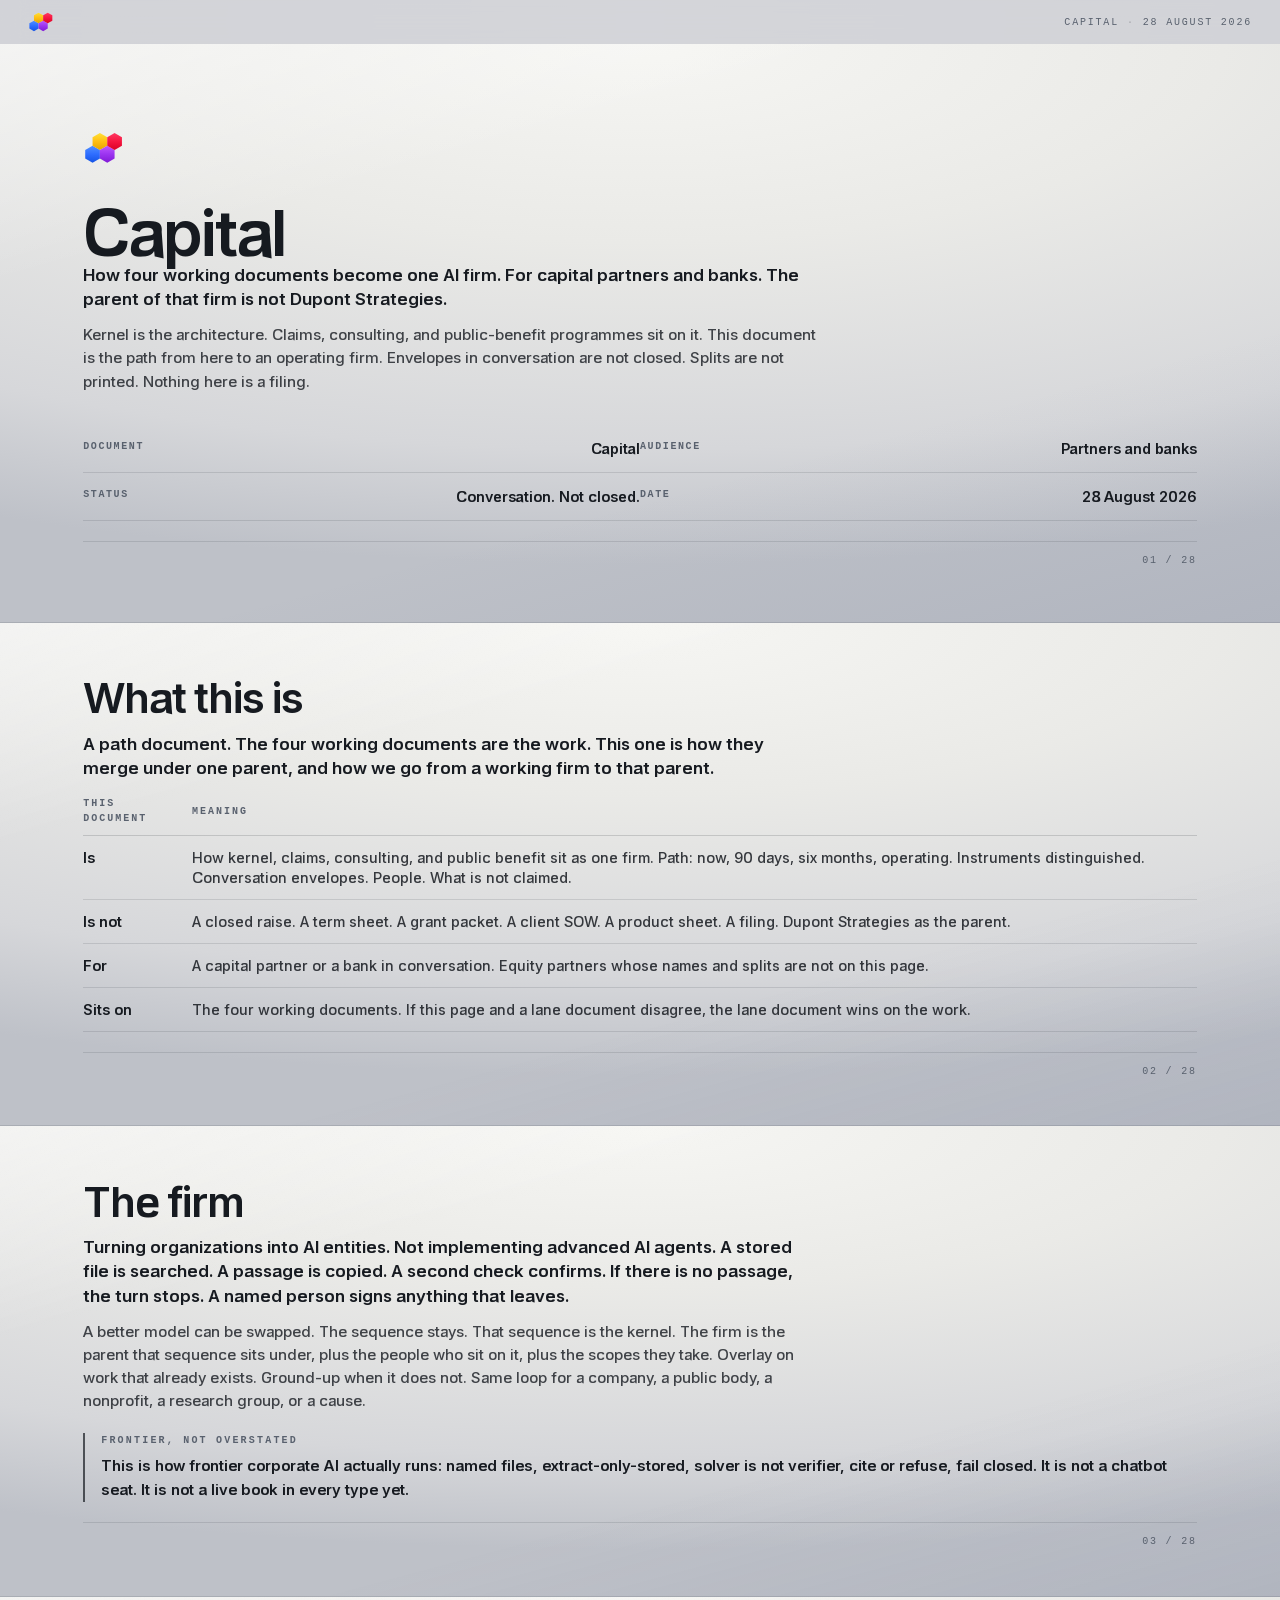
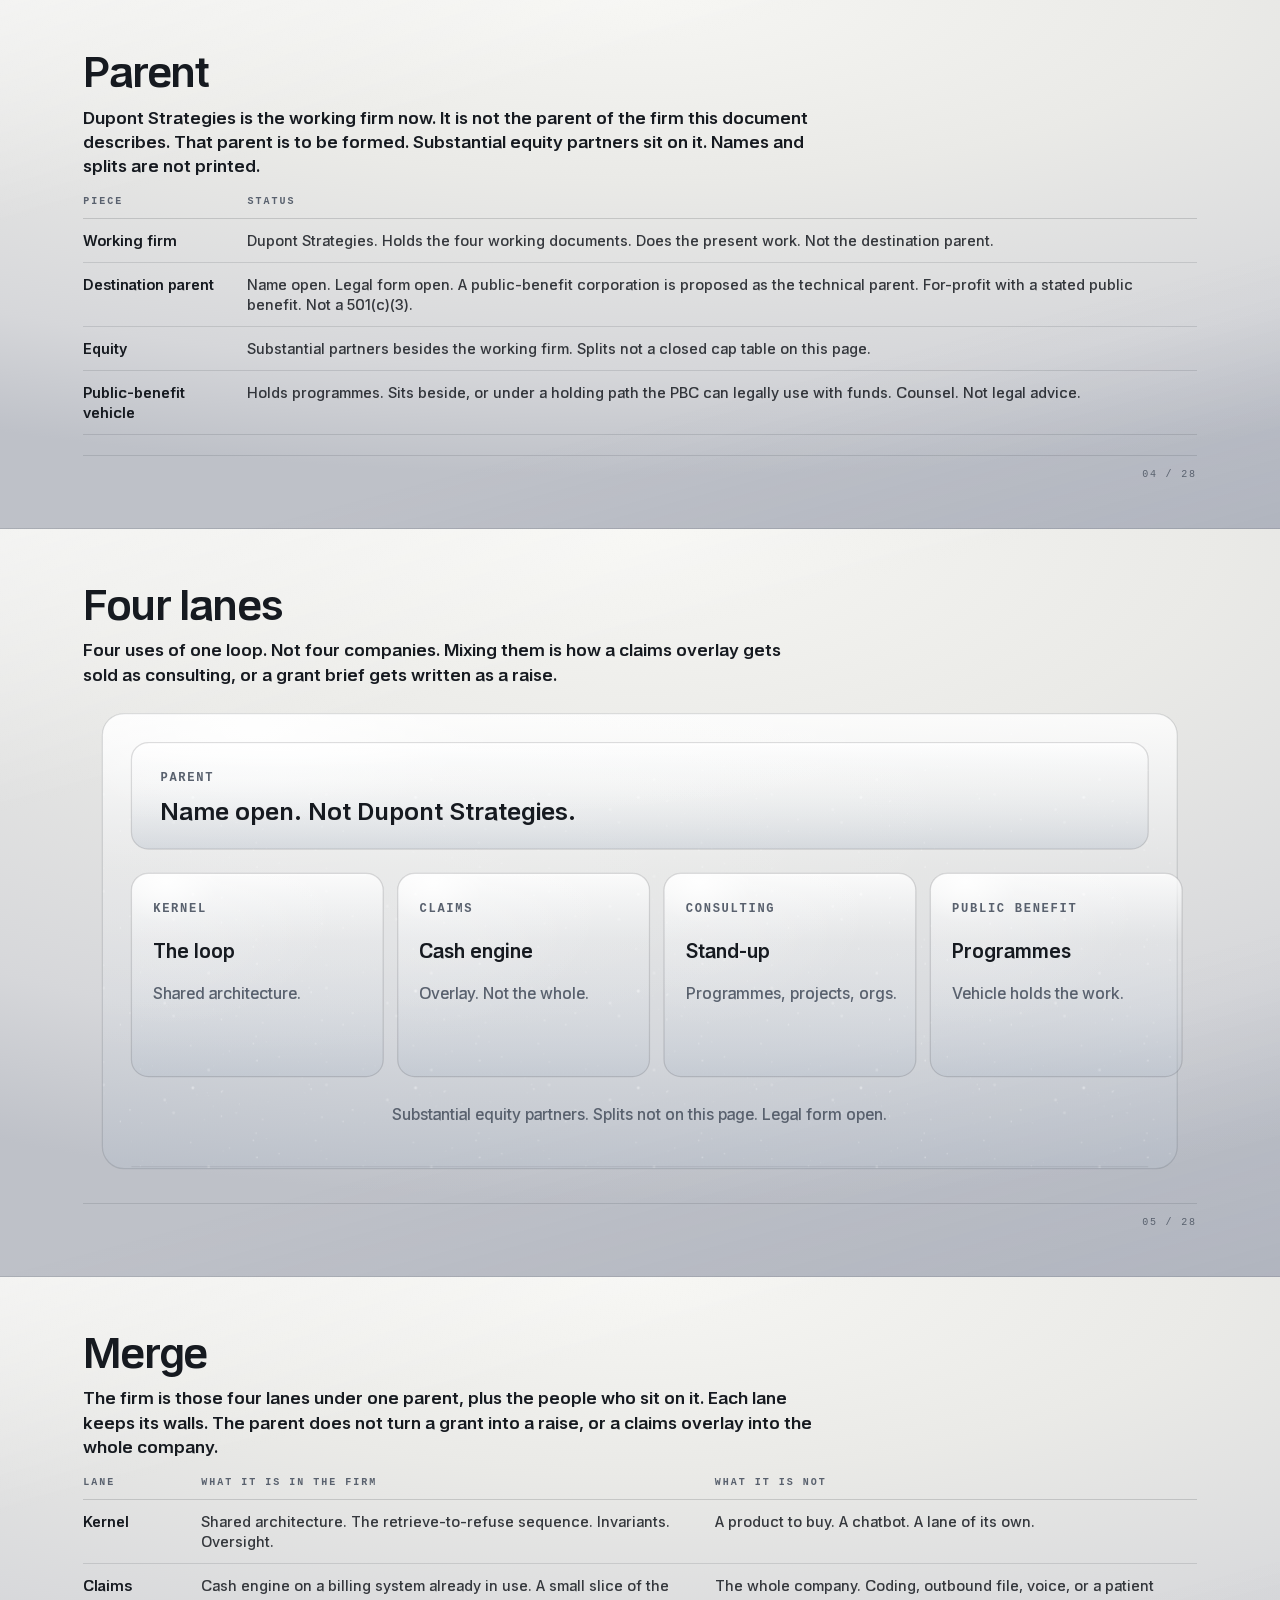
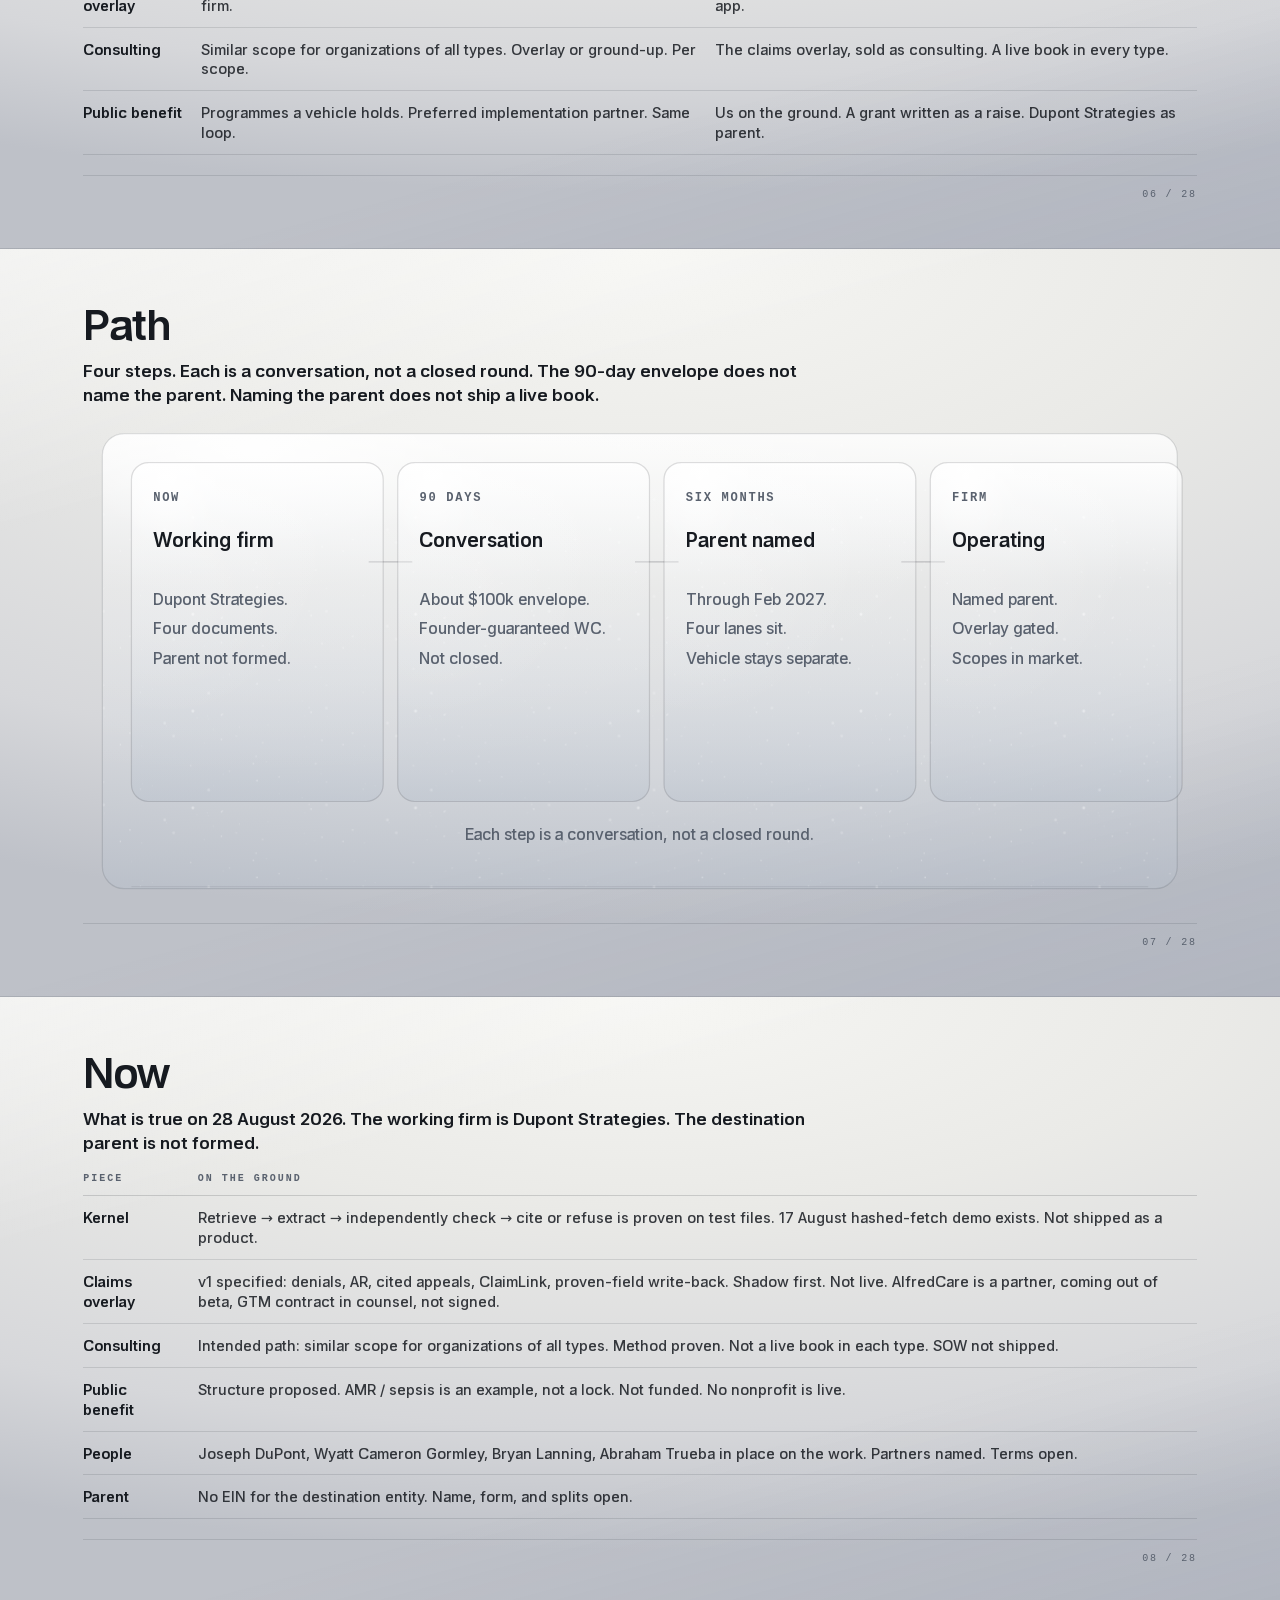
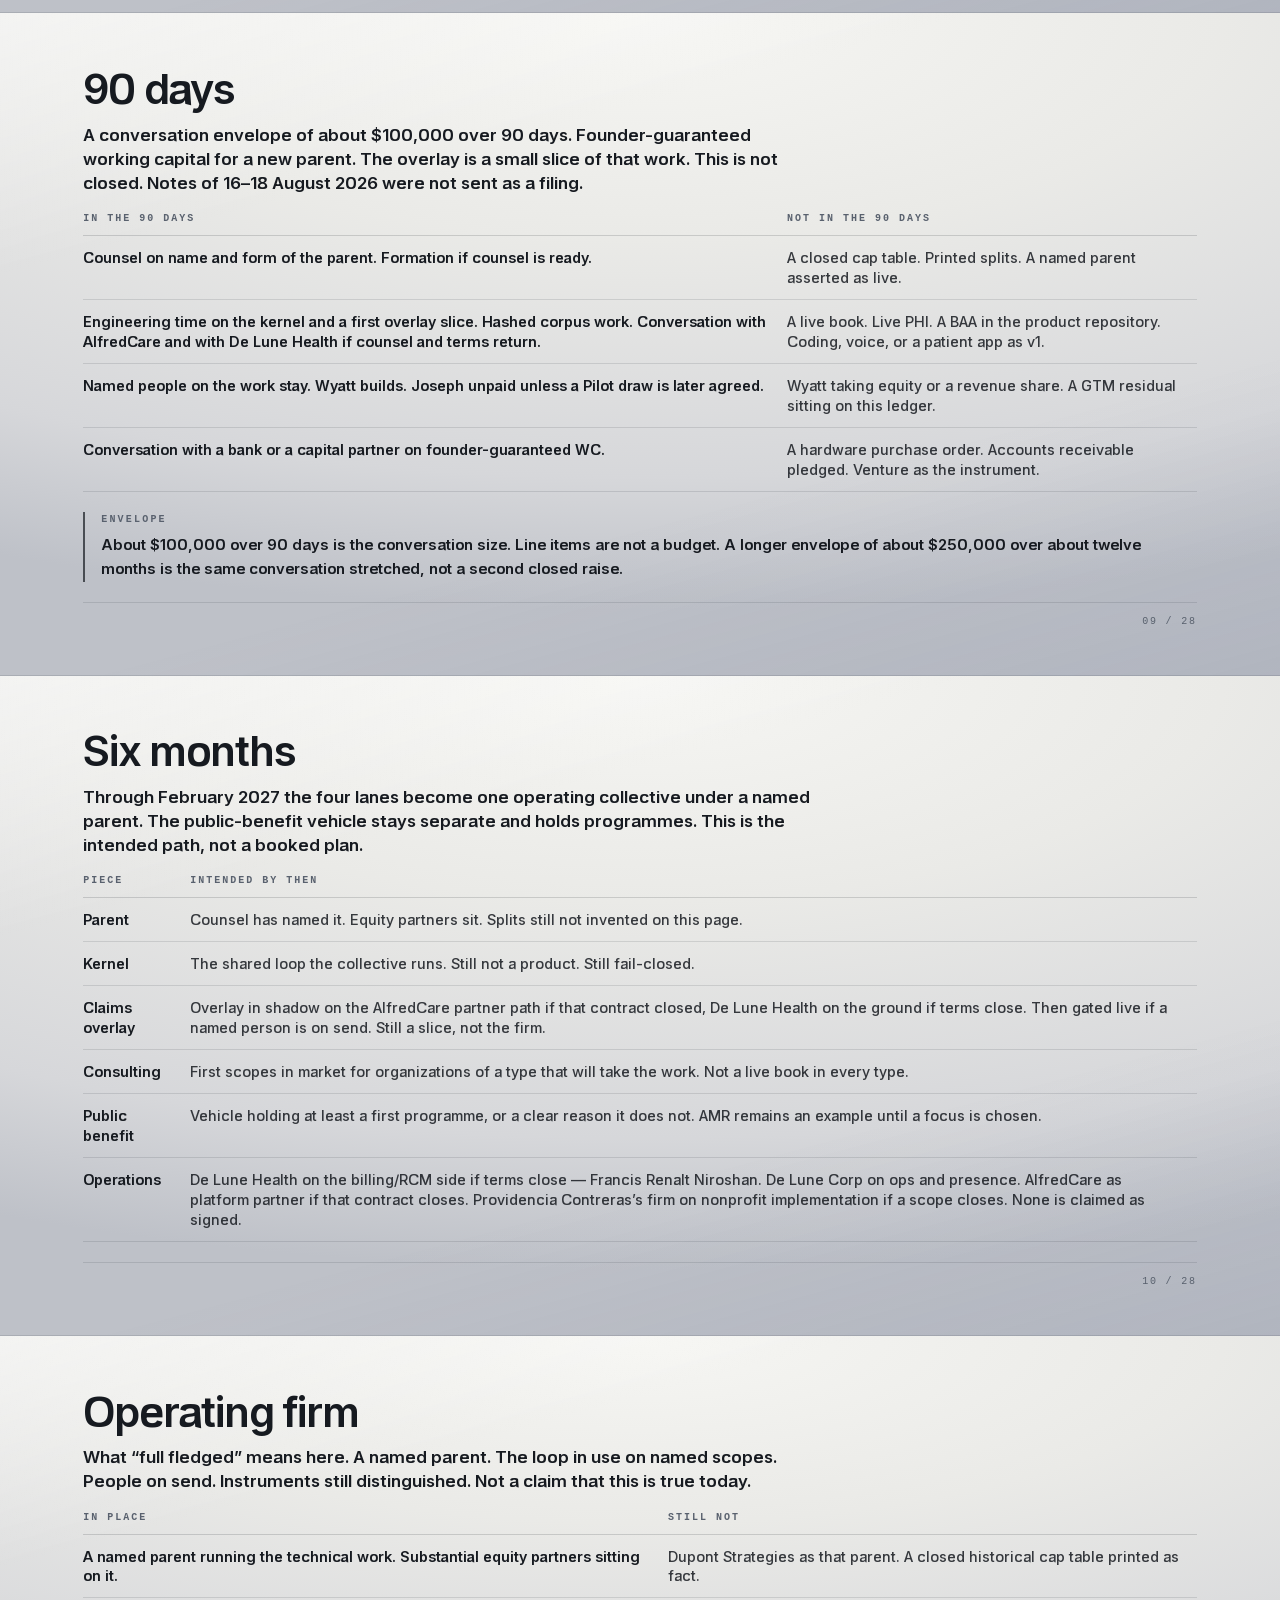
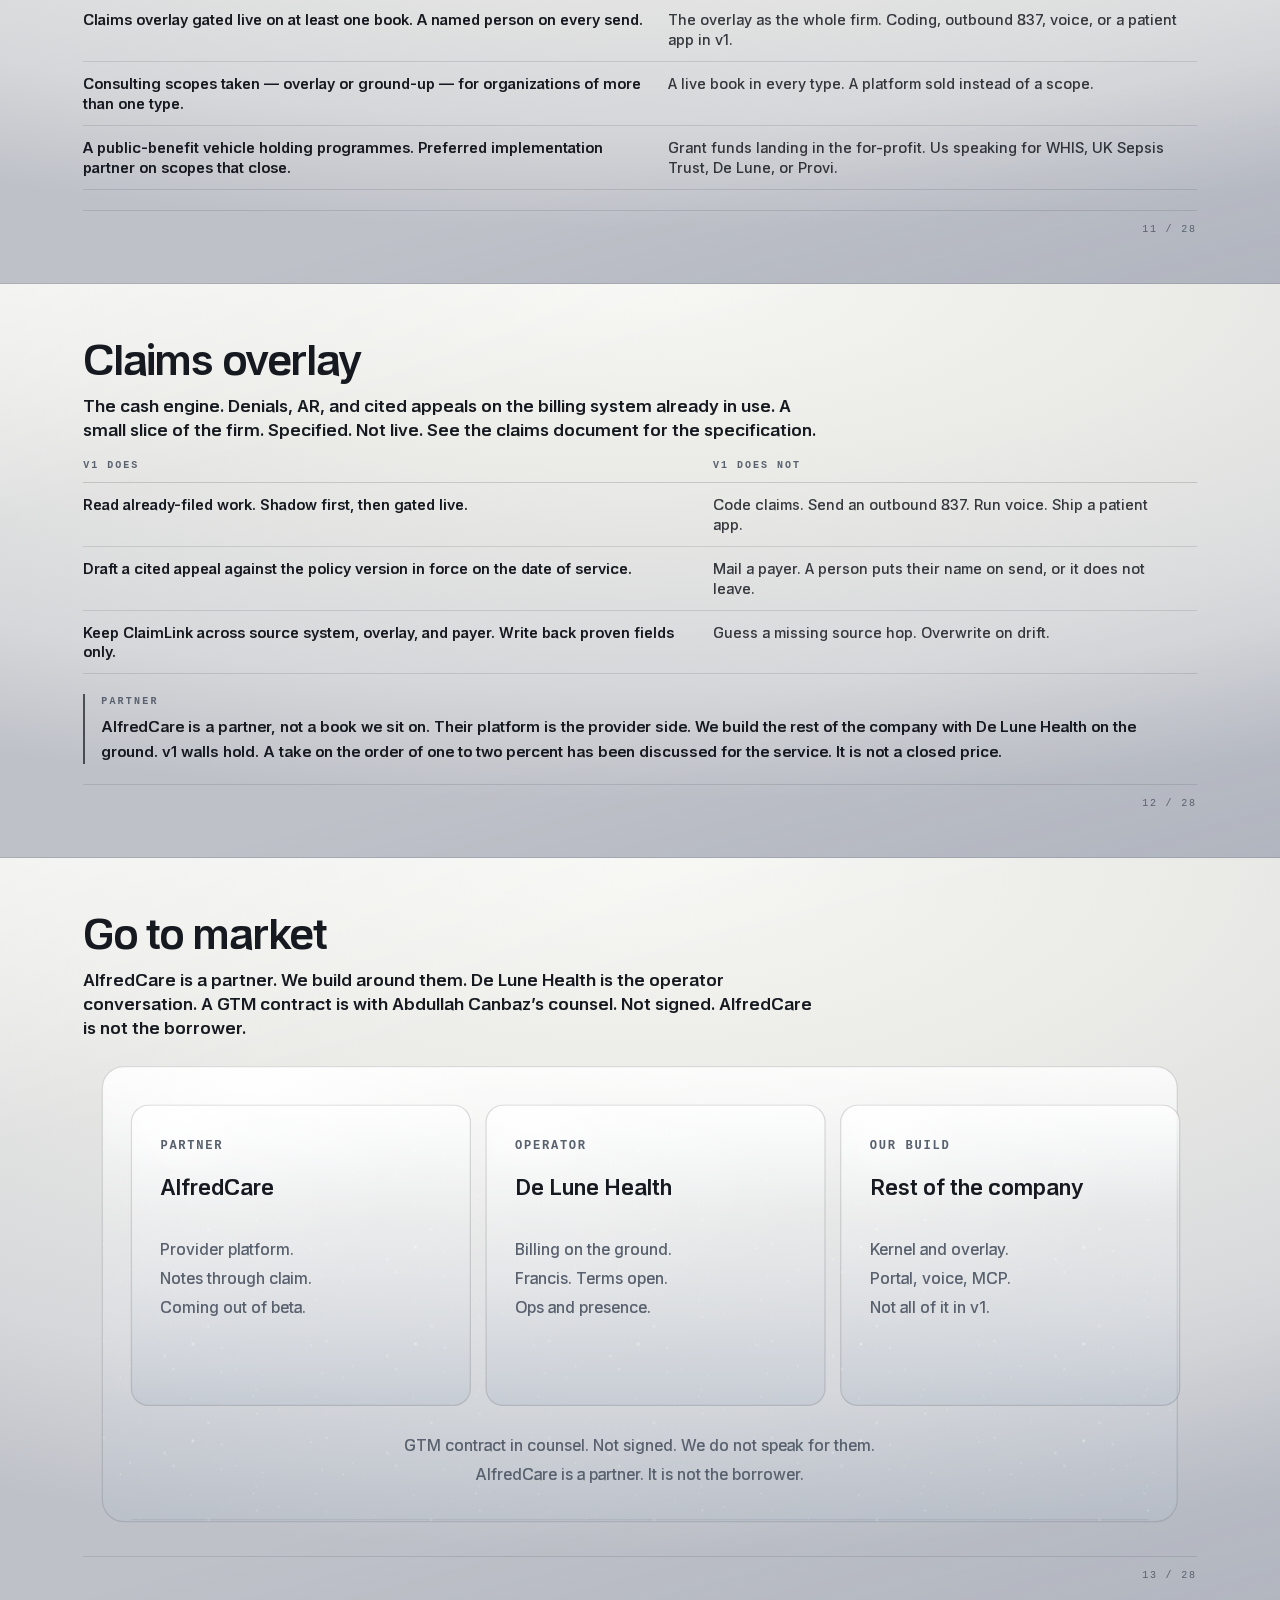
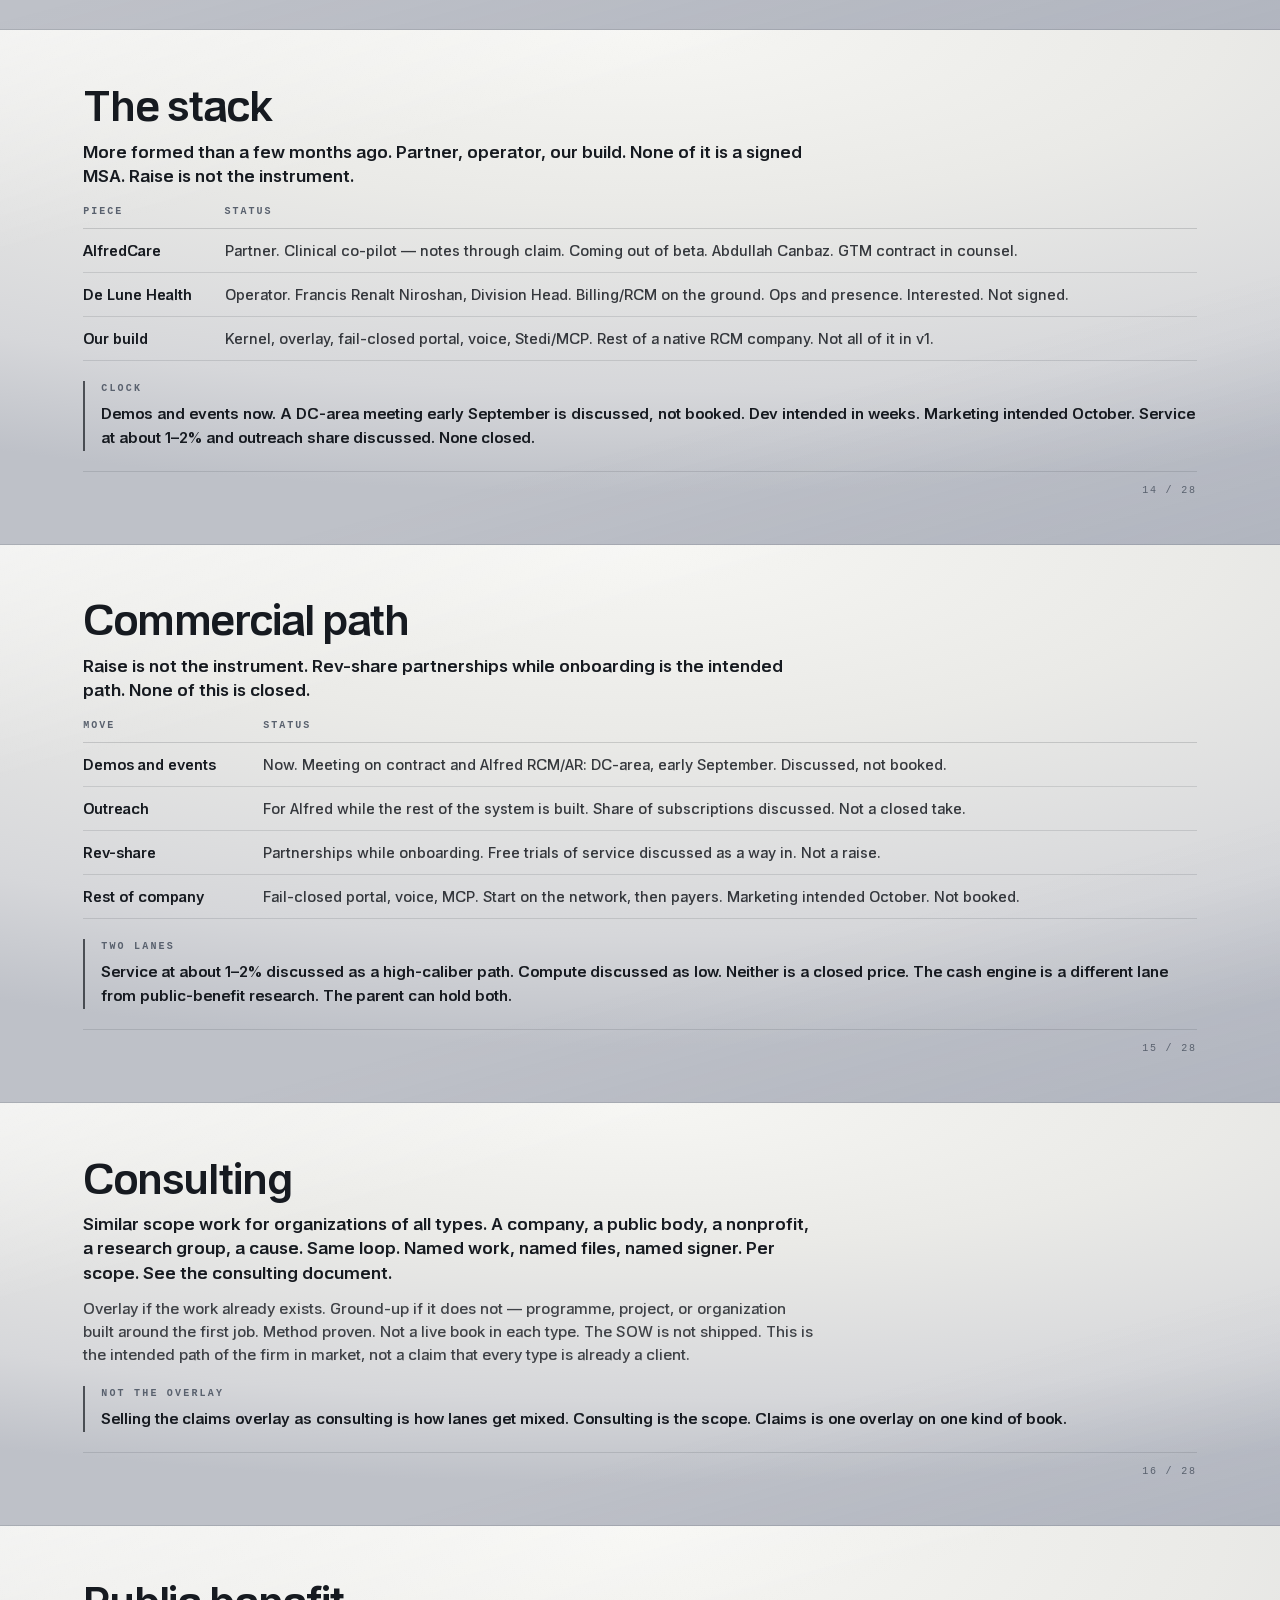
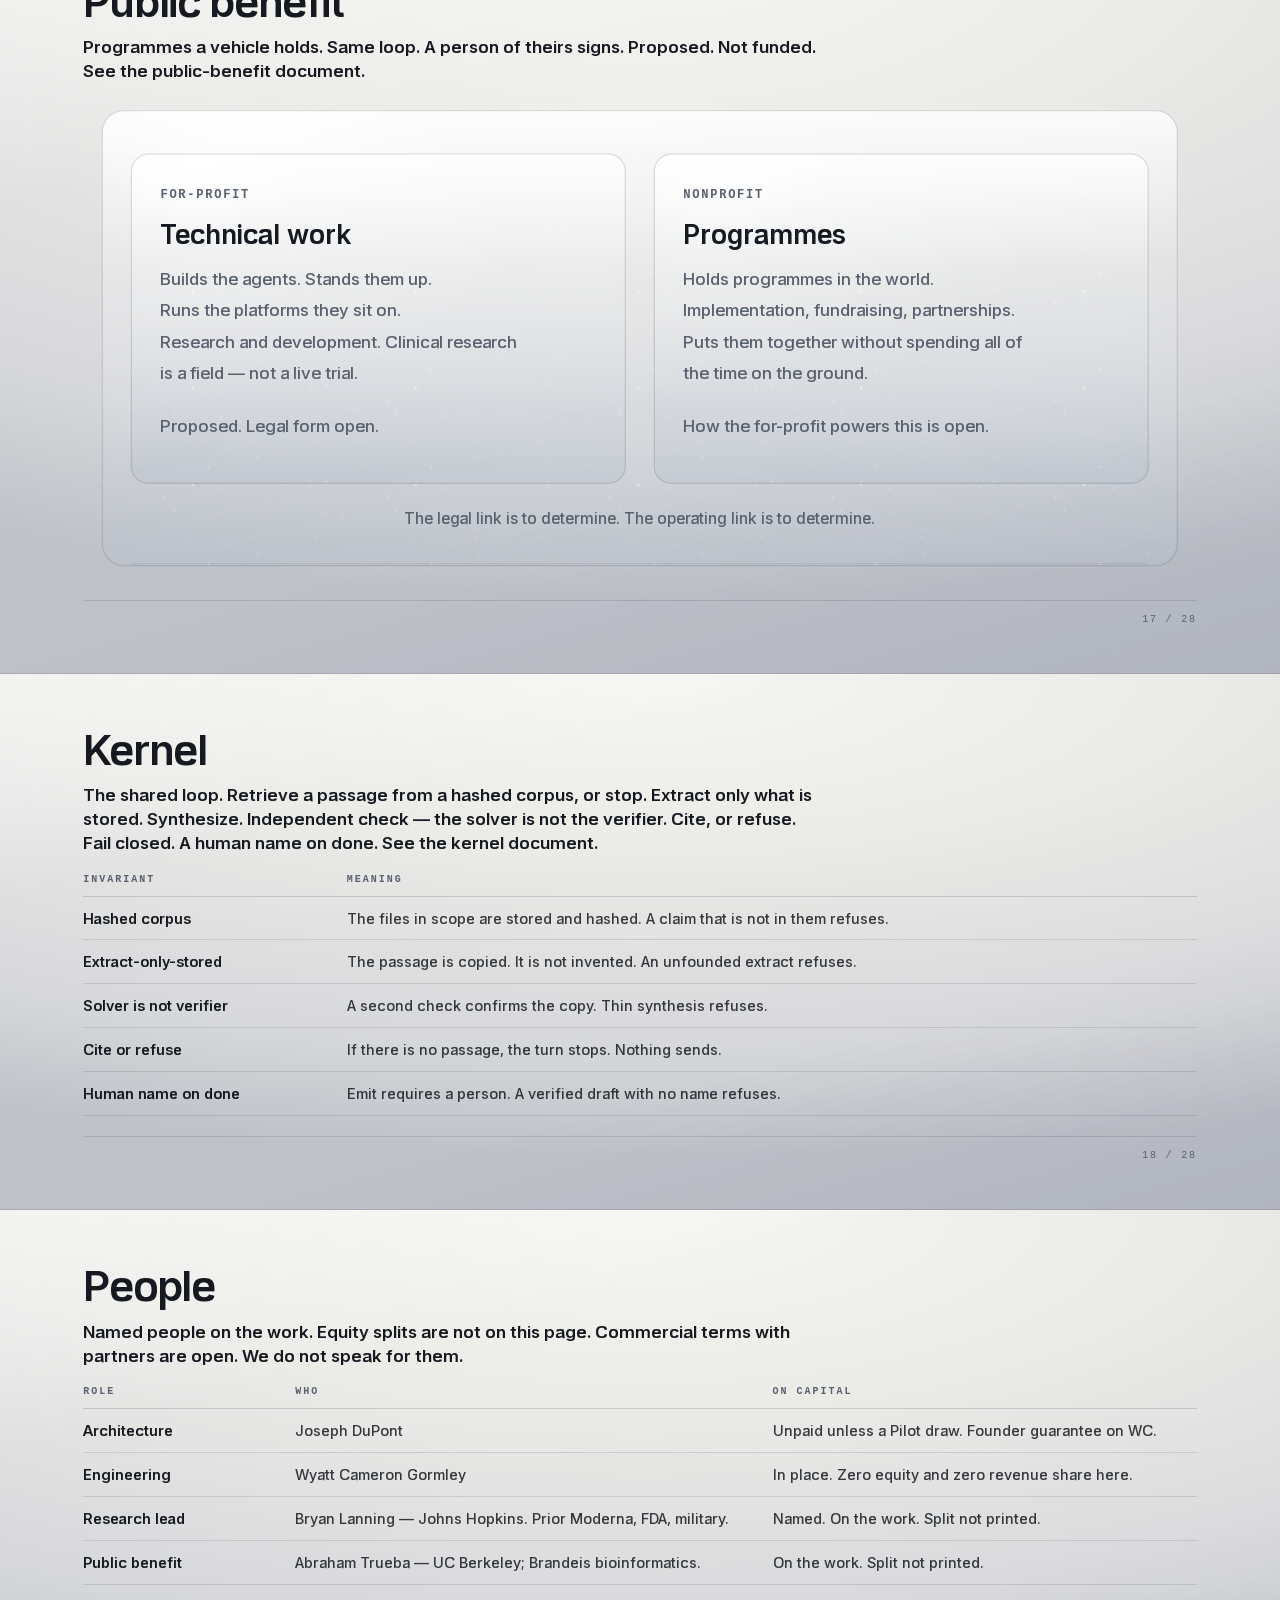
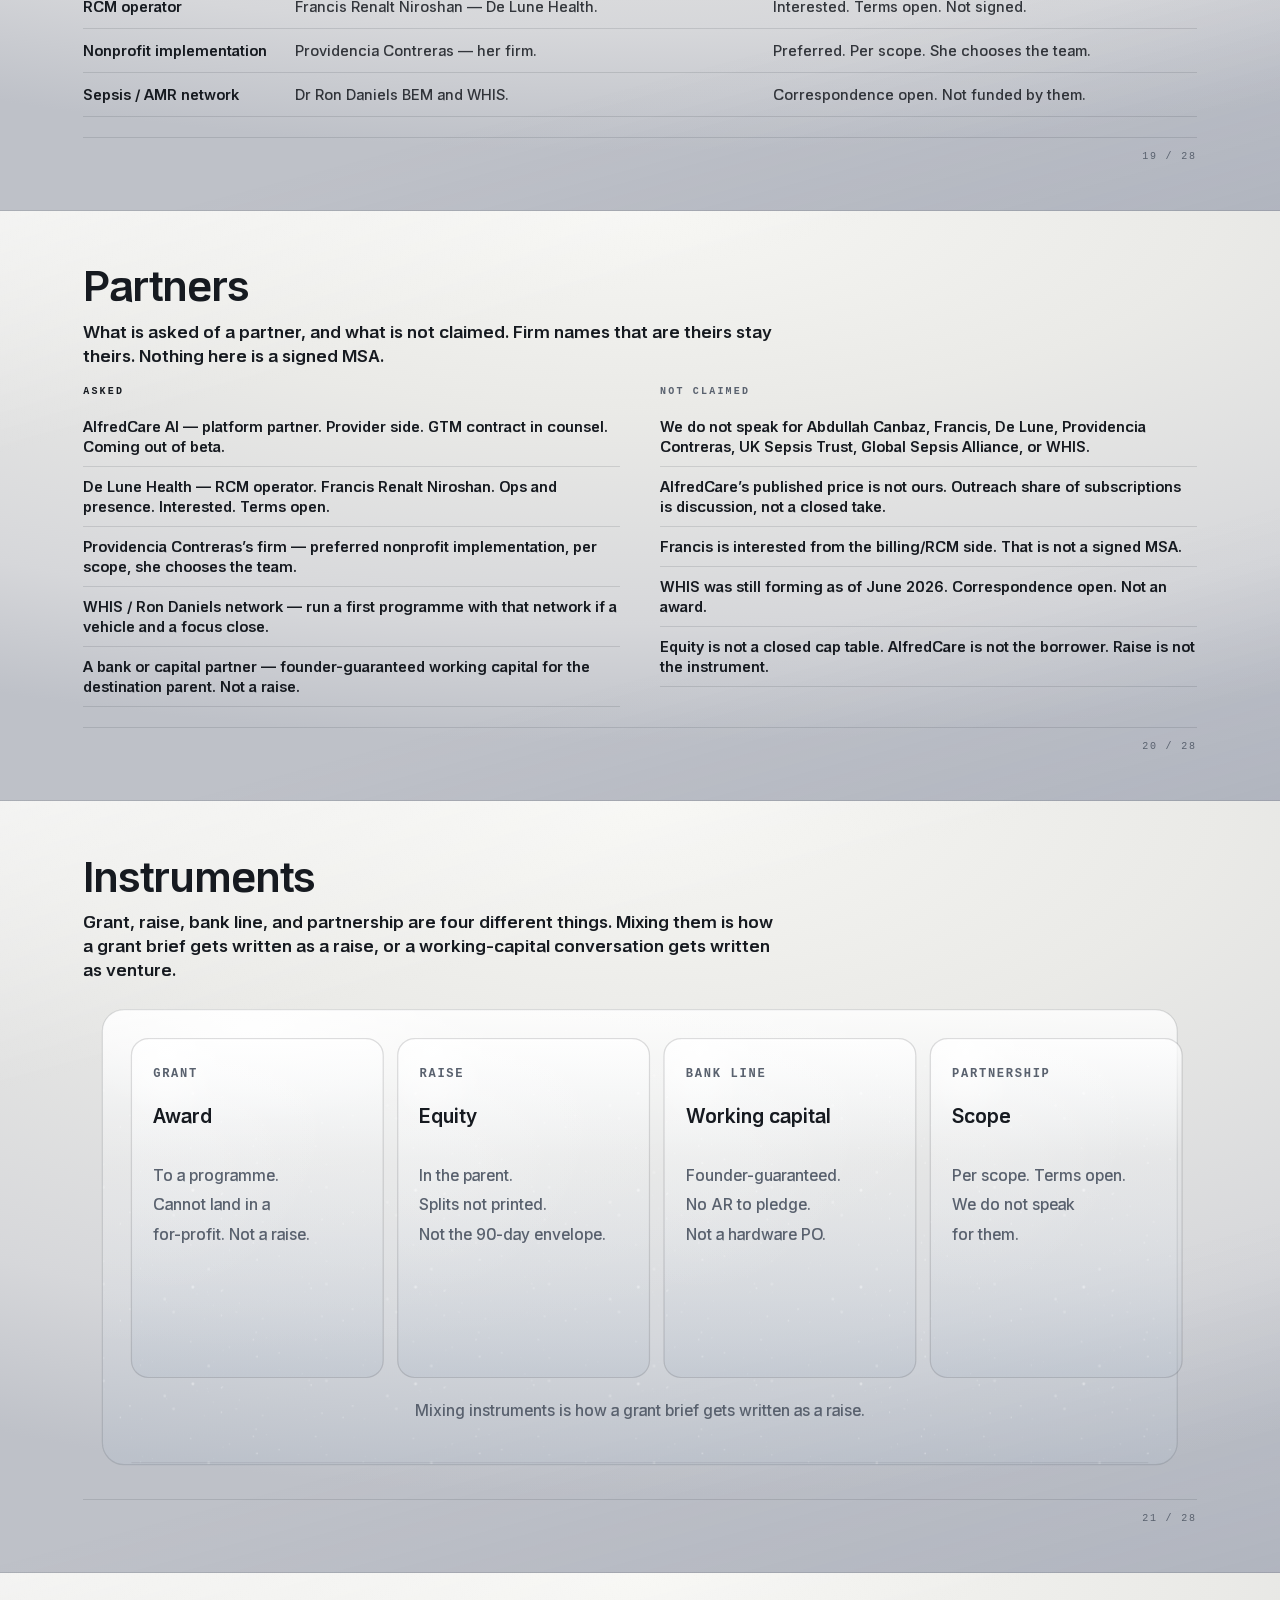
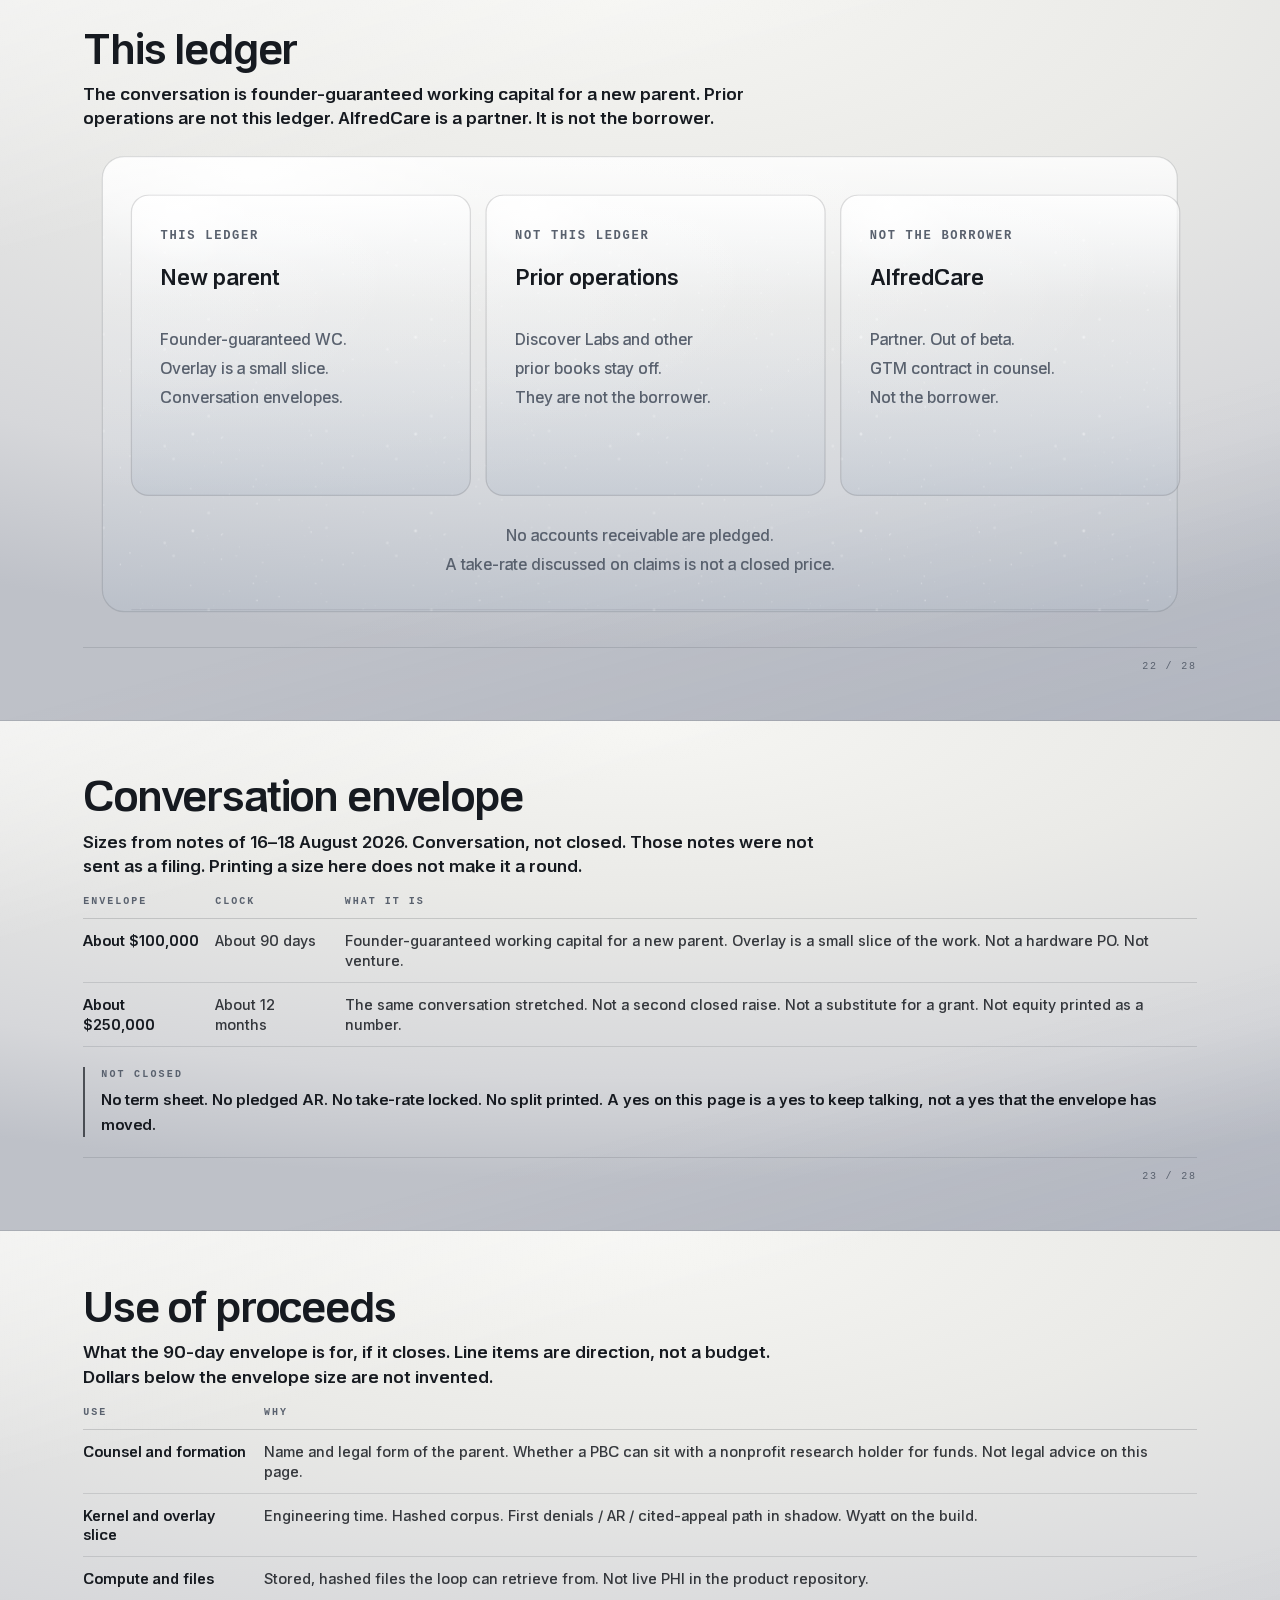
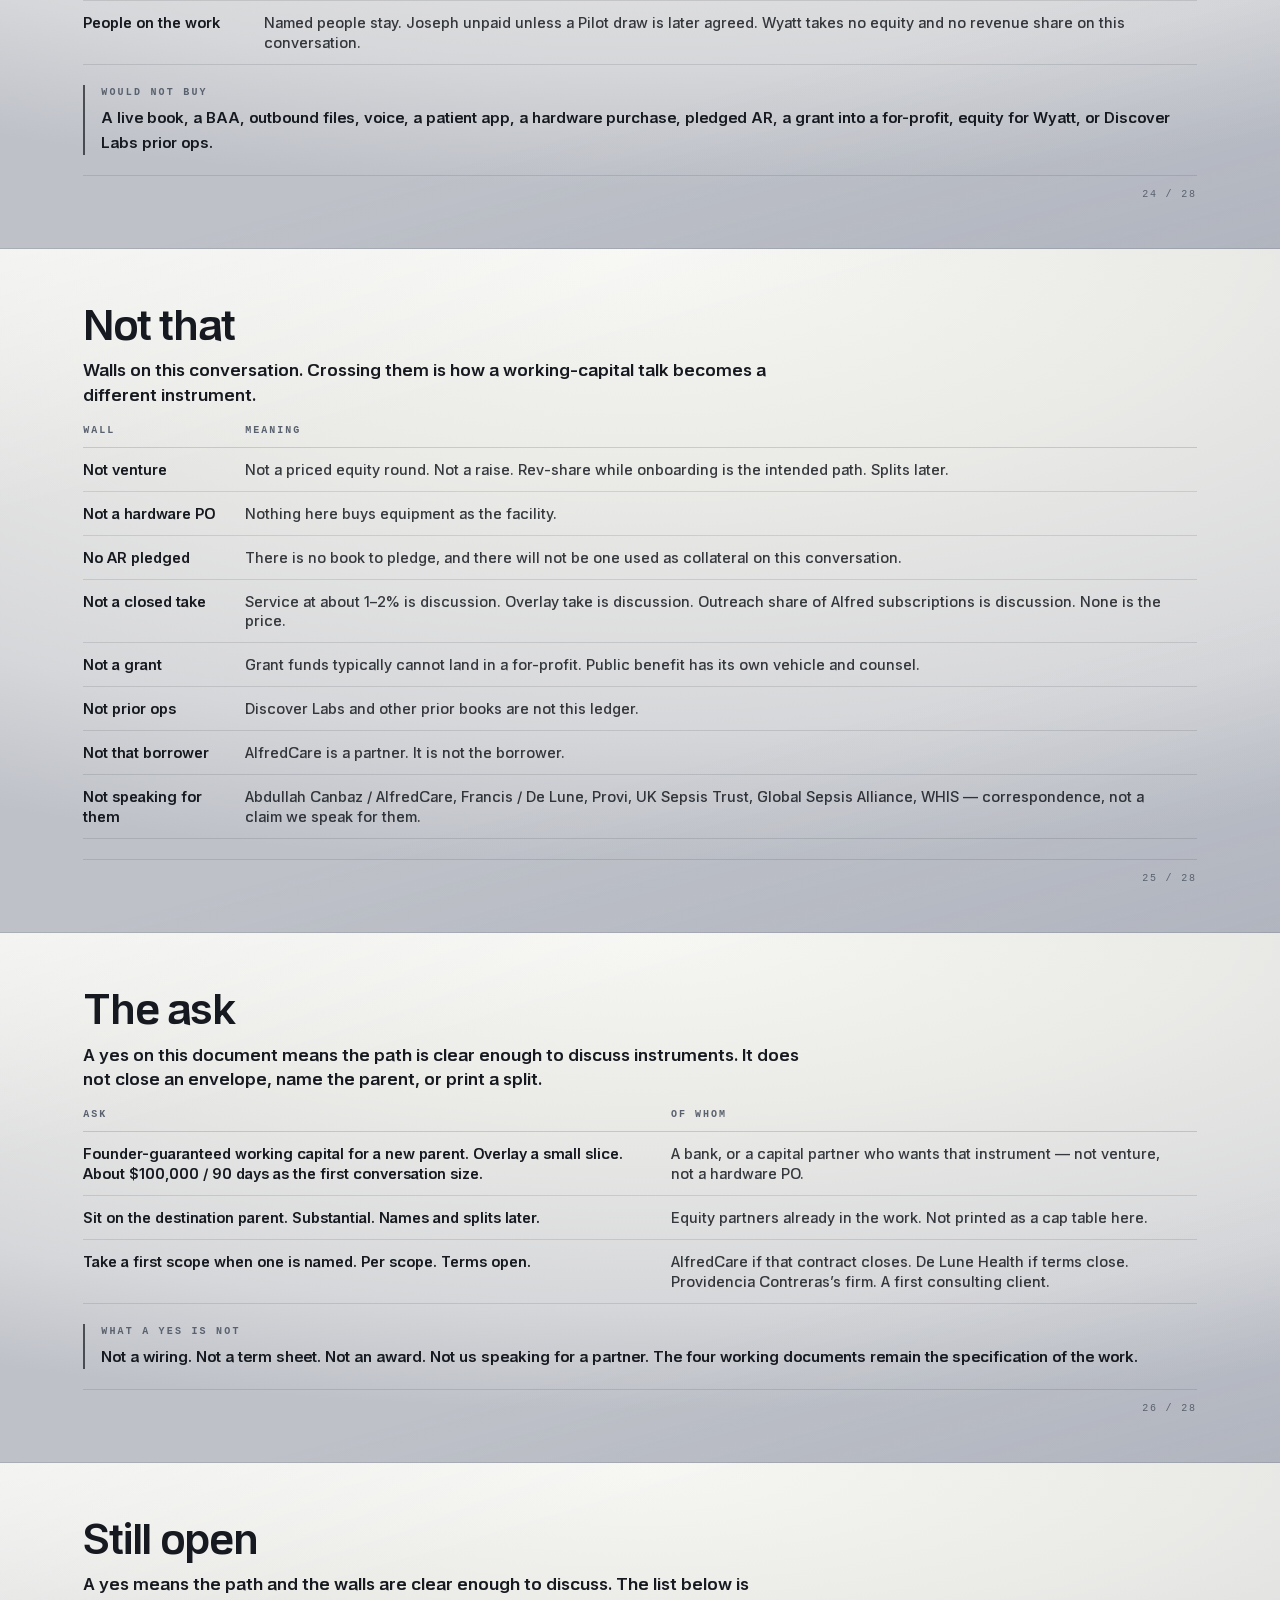
==== s/capital/index.html @ ea47c046 "Standing isolated HTML." ====
<!DOCTYPE html><html lang="en"><head><meta name="twitter:card" content="summary_large_image"><meta property="og:title" content="Capital"><meta property="og:description" content="How the four lanes merge into one AI firm. From here to that firm."><meta property="og:url" content="https://jddupont.github.io/s/capital"><meta property="og:image" content="https://jddupont.github.io/og.jpg"><meta charSet="utf-8"/><meta name="viewport" content="width=device-width, initial-scale=1"/><link rel="stylesheet" href="/assets/styles-F9PfRy3r.css" data-precedence="default"/><title>Capital</title><meta name="theme-color" content="#C7C9CF"/><meta name="robots" content="noindex, nofollow"/><meta name="description" content="How the four lanes merge into one AI firm. From here to that firm."/><link rel="icon" type="image/svg+xml" href="/favicon.svg"/></head><body class="metal-wash min-h-dvh font-sans text-ink antialiased"><div class="share-root metal-wash"><header class="no-print sticky top-0 z-20 flex items-center justify-between gap-3 bg-ground/75 px-4 py-3 backdrop-blur-md md:px-7"><span class="flex items-center" aria-hidden="true"><svg xmlns="http://www.w3.org/2000/svg" viewBox="13.8 17.9 36.5 28.3" class="overflow-visible h-5 w-auto" aria-hidden="false" role="img"><defs><linearGradient id="share-mark-bl" x1="0" y1="30.13" x2="0" y2="45.13" gradientUnits="userSpaceOnUse"><stop offset="0" stop-color="#508fff"></stop><stop offset="0.5" stop-color="#2E6DFF"></stop><stop offset="1" stop-color="#1453e5"></stop></linearGradient><linearGradient id="share-mark-tl" x1="0" y1="18.88" x2="0" y2="33.88" gradientUnits="userSpaceOnUse"><stop offset="0" stop-color="#ffe034"></stop><stop offset="0.5" stop-color="#FFBE12"></stop><stop offset="1" stop-color="#e5a400"></stop></linearGradient><linearGradient id="share-mark-br" x1="0" y1="30.13" x2="0" y2="45.13" gradientUnits="userSpaceOnUse"><stop offset="0" stop-color="#bd56ff"></stop><stop offset="0.5" stop-color="#9B34F0"></stop><stop offset="1" stop-color="#811ad6"></stop></linearGradient><linearGradient id="share-mark-tr" x1="0" y1="18.88" x2="0" y2="33.88" gradientUnits="userSpaceOnUse"><stop offset="0" stop-color="#ff3861"></stop><stop offset="0.5" stop-color="#F5163F"></stop><stop offset="1" stop-color="#db0025"></stop></linearGradient></defs><path d="M22.26 30.13L28.75 33.88L28.75 41.38L22.26 45.13L15.76 41.38L15.76 33.88Z" fill="url(#share-mark-bl)"></path><path d="M28.75 18.88L35.25 22.63L35.25 30.13L28.75 33.88L22.26 30.13L22.26 22.63Z" fill="url(#share-mark-tl)"></path><path d="M35.25 30.13L41.74 33.88L41.74 41.38L35.25 45.13L28.75 41.38L28.75 33.88Z" fill="url(#share-mark-br)"></path><path d="M41.74 18.88L48.24 22.63L48.24 30.13L41.74 33.88L35.25 30.13L35.25 22.63Z" fill="url(#share-mark-tr)"></path></svg></span><p class="font-mono text-[10px] uppercase tracking-[0.18em] text-muted">Capital<span class="mx-2 text-ink/25">·</span>28 August 2026</p></header><section class="share-page relative"><article class="relative flex h-full w-full flex-col overflow-x-hidden overflow-y-auto metal-wash text-ink px-[6.5%] pb-[4.2%] pt-[5%]"><div class="relative z-10 flex min-h-0 flex-1 flex-col"><div class="flex h-full flex-col pt-6"><svg xmlns="http://www.w3.org/2000/svg" viewBox="13.8 17.9 36.5 28.3" class="overflow-visible mb-8 h-8 w-auto self-start" aria-hidden="false" role="img"><defs><linearGradient id="capital-cover-bl" x1="0" y1="30.13" x2="0" y2="45.13" gradientUnits="userSpaceOnUse"><stop offset="0" stop-color="#508fff"></stop><stop offset="0.5" stop-color="#2E6DFF"></stop><stop offset="1" stop-color="#1453e5"></stop></linearGradient><linearGradient id="capital-cover-tl" x1="0" y1="18.88" x2="0" y2="33.88" gradientUnits="userSpaceOnUse"><stop offset="0" stop-color="#ffe034"></stop><stop offset="0.5" stop-color="#FFBE12"></stop><stop offset="1" stop-color="#e5a400"></stop></linearGradient><linearGradient id="capital-cover-br" x1="0" y1="30.13" x2="0" y2="45.13" gradientUnits="userSpaceOnUse"><stop offset="0" stop-color="#bd56ff"></stop><stop offset="0.5" stop-color="#9B34F0"></stop><stop offset="1" stop-color="#811ad6"></stop></linearGradient><linearGradient id="capital-cover-tr" x1="0" y1="18.88" x2="0" y2="33.88" gradientUnits="userSpaceOnUse"><stop offset="0" stop-color="#ff3861"></stop><stop offset="0.5" stop-color="#F5163F"></stop><stop offset="1" stop-color="#db0025"></stop></linearGradient></defs><path d="M22.26 30.13L28.75 33.88L28.75 41.38L22.26 45.13L15.76 41.38L15.76 33.88Z" fill="url(#capital-cover-bl)"></path><path d="M28.75 18.88L35.25 22.63L35.25 30.13L28.75 33.88L22.26 30.13L22.26 22.63Z" fill="url(#capital-cover-tl)"></path><path d="M35.25 30.13L41.74 33.88L41.74 41.38L35.25 45.13L28.75 41.38L28.75 33.88Z" fill="url(#capital-cover-br)"></path><path d="M41.74 18.88L48.24 22.63L48.24 30.13L41.74 33.88L35.25 30.13L35.25 22.63Z" fill="url(#capital-cover-tr)"></path></svg><h1 class="mt-2 max-w-[16ch] text-balance font-sans text-[clamp(36px,5.2vw,64px)] font-semibold leading-[0.92] tracking-[-0.03em] text-ink">Capital</h1><p class="max-w-[46rem] text-pretty text-[17px] font-semibold leading-[1.42] text-ink">How four working documents become one AI firm. For capital partners and banks. The parent of that firm is not Dupont Strategies.</p><p class="mt-3 max-w-[46rem] text-pretty text-[15px] font-medium leading-[1.55] text-ink/80">Kernel is the architecture. Claims, consulting, and public-benefit programmes sit on it. This document is the path from here to an operating firm. Envelopes in conversation are not closed. Splits are not printed. Nothing here is a filing.</p><dl class="mt-8 grid w-full grid-cols-1 sm:grid-cols-2 print:grid-cols-2"><div class="glass-row flex justify-between gap-4 py-3.5"><dt class="shrink-0 font-mono text-[10px] font-semibold uppercase tracking-[0.16em] text-muted">Document</dt><dd class="text-right text-[14.5px] font-semibold leading-snug text-ink">Capital</dd></div><div class="glass-row flex justify-between gap-4 py-3.5"><dt class="shrink-0 font-mono text-[10px] font-semibold uppercase tracking-[0.16em] text-muted">Audience</dt><dd class="text-right text-[14.5px] font-semibold leading-snug text-ink">Partners and banks</dd></div><div class="glass-row flex justify-between gap-4 py-3.5"><dt class="shrink-0 font-mono text-[10px] font-semibold uppercase tracking-[0.16em] text-muted">Status</dt><dd class="text-right text-[14.5px] font-semibold leading-snug text-ink">Conversation. Not closed.</dd></div><div class="glass-row flex justify-between gap-4 py-3.5"><dt class="shrink-0 font-mono text-[10px] font-semibold uppercase tracking-[0.16em] text-muted">Date</dt><dd class="text-right text-[14.5px] font-semibold leading-snug text-ink">28 August 2026</dd></div></dl></div></div><footer class="relative z-10 mt-5 flex items-baseline justify-end pt-3 shadow-[inset_0_1px_0_rgba(22,26,32,0.12)]"><span class="font-mono text-[10px] uppercase tracking-[0.18em] text-muted">01<!-- --> / <!-- -->28</span></footer></article></section><section class="share-page relative"><article class="relative flex h-full w-full flex-col overflow-x-hidden overflow-y-auto metal-wash text-ink px-[6.5%] pb-[3.6%] pt-[4.2%]"><div class="relative z-10 flex min-h-0 flex-1 flex-col"><div class="mb-3"><h2 class="max-w-[28ch] text-balance font-sans text-[clamp(28px,3.4vw,42px)] font-semibold leading-[1.04] tracking-[-0.028em] text-ink">What this is</h2></div><p class="max-w-[46rem] text-pretty text-[17px] font-semibold leading-[1.42] text-ink">A path document. The four working documents are the work. This one is how they merge under one parent, and how we go from a working firm to that parent.</p><div class="mt-4 hidden md:block print:block"><table class="w-full border-collapse text-left"><thead><tr class="shadow-[inset_0_-1px_0_rgba(22,26,32,0.16)]"><th class="pb-2.5 pr-4 font-mono text-[10px] font-semibold uppercase tracking-[0.2em] text-muted">This document</th><th class="pb-2.5 pr-4 font-mono text-[10px] font-semibold uppercase tracking-[0.2em] text-muted">Meaning</th></tr></thead><tbody><tr class="glass-row align-top"><td class="py-3 pr-4 text-[14.5px] leading-snug text-ink font-semibold">Is</td><td class="py-3 pr-4 text-[14.5px] leading-snug font-medium text-ink/85">How kernel, claims, consulting, and public benefit sit as one firm. Path: now, 90 days, six months, operating. Instruments distinguished. Conversation envelopes. People. What is not claimed.</td></tr><tr class="glass-row align-top"><td class="py-3 pr-4 text-[14.5px] leading-snug text-ink font-semibold">Is not</td><td class="py-3 pr-4 text-[14.5px] leading-snug font-medium text-ink/85">A closed raise. A term sheet. A grant packet. A client SOW. A product sheet. A filing. Dupont Strategies as the parent.</td></tr><tr class="glass-row align-top"><td class="py-3 pr-4 text-[14.5px] leading-snug text-ink font-semibold">For</td><td class="py-3 pr-4 text-[14.5px] leading-snug font-medium text-ink/85">A capital partner or a bank in conversation. Equity partners whose names and splits are not on this page.</td></tr><tr class="glass-row align-top"><td class="py-3 pr-4 text-[14.5px] leading-snug text-ink font-semibold">Sits on</td><td class="py-3 pr-4 text-[14.5px] leading-snug font-medium text-ink/85">The four working documents. If this page and a lane document disagree, the lane document wins on the work.</td></tr></tbody></table></div><div class="mt-3 md:hidden print:hidden"><div class="glass-row py-3"><div class=""><p class="font-mono text-[10px] font-semibold uppercase tracking-[0.18em] text-muted">This document</p><p class="mt-0.5 text-[14.5px] leading-snug text-ink font-semibold">Is</p></div><div class="mt-1.5"><p class="font-mono text-[10px] font-semibold uppercase tracking-[0.18em] text-muted">Meaning</p><p class="mt-0.5 text-[14.5px] leading-snug text-ink font-medium">How kernel, claims, consulting, and public benefit sit as one firm. Path: now, 90 days, six months, operating. Instruments distinguished. Conversation envelopes. People. What is not claimed.</p></div></div><div class="glass-row py-3"><div class=""><p class="font-mono text-[10px] font-semibold uppercase tracking-[0.18em] text-muted">This document</p><p class="mt-0.5 text-[14.5px] leading-snug text-ink font-semibold">Is not</p></div><div class="mt-1.5"><p class="font-mono text-[10px] font-semibold uppercase tracking-[0.18em] text-muted">Meaning</p><p class="mt-0.5 text-[14.5px] leading-snug text-ink font-medium">A closed raise. A term sheet. A grant packet. A client SOW. A product sheet. A filing. Dupont Strategies as the parent.</p></div></div><div class="glass-row py-3"><div class=""><p class="font-mono text-[10px] font-semibold uppercase tracking-[0.18em] text-muted">This document</p><p class="mt-0.5 text-[14.5px] leading-snug text-ink font-semibold">For</p></div><div class="mt-1.5"><p class="font-mono text-[10px] font-semibold uppercase tracking-[0.18em] text-muted">Meaning</p><p class="mt-0.5 text-[14.5px] leading-snug text-ink font-medium">A capital partner or a bank in conversation. Equity partners whose names and splits are not on this page.</p></div></div><div class="glass-row py-3"><div class=""><p class="font-mono text-[10px] font-semibold uppercase tracking-[0.18em] text-muted">This document</p><p class="mt-0.5 text-[14.5px] leading-snug text-ink font-semibold">Sits on</p></div><div class="mt-1.5"><p class="font-mono text-[10px] font-semibold uppercase tracking-[0.18em] text-muted">Meaning</p><p class="mt-0.5 text-[14.5px] leading-snug text-ink font-medium">The four working documents. If this page and a lane document disagree, the lane document wins on the work.</p></div></div></div></div><footer class="relative z-10 mt-5 flex items-baseline justify-end pt-3 shadow-[inset_0_1px_0_rgba(22,26,32,0.12)]"><span class="font-mono text-[10px] uppercase tracking-[0.18em] text-muted">02<!-- --> / <!-- -->28</span></footer></article></section><section class="share-page relative"><article class="relative flex h-full w-full flex-col overflow-x-hidden overflow-y-auto metal-wash text-ink px-[6.5%] pb-[3.6%] pt-[4.2%]"><div class="relative z-10 flex min-h-0 flex-1 flex-col"><div class="mb-3"><h2 class="max-w-[28ch] text-balance font-sans text-[clamp(28px,3.4vw,42px)] font-semibold leading-[1.04] tracking-[-0.028em] text-ink">The firm</h2></div><p class="max-w-[46rem] text-pretty text-[17px] font-semibold leading-[1.42] text-ink">Turning organizations into AI entities. Not implementing advanced AI agents. A stored file is searched. A passage is copied. A second check confirms. If there is no passage, the turn stops. A named person signs anything that leaves.</p><p class="mt-3 max-w-[46rem] text-pretty text-[15px] font-medium leading-[1.55] text-ink/80">A better model can be swapped. The sequence stays. That sequence is the kernel. The firm is the parent that sequence sits under, plus the people who sit on it, plus the scopes they take. Overlay on work that already exists. Ground-up when it does not. Same loop for a company, a public body, a nonprofit, a research group, or a cause.</p><aside class="mt-5 border-l-[2px] border-ink/70 pl-4"><p class="font-mono text-[10px] font-semibold uppercase tracking-[0.22em] text-muted">Frontier, not overstated</p><p class="mt-1.5 text-[15px] font-semibold leading-relaxed text-ink">This is how frontier corporate AI actually runs: named files, extract-only-stored, solver is not verifier, cite or refuse, fail closed. It is not a chatbot seat. It is not a live book in every type yet.</p></aside></div><footer class="relative z-10 mt-5 flex items-baseline justify-end pt-3 shadow-[inset_0_1px_0_rgba(22,26,32,0.12)]"><span class="font-mono text-[10px] uppercase tracking-[0.18em] text-muted">03<!-- --> / <!-- -->28</span></footer></article></section><section class="share-page relative"><article class="relative flex h-full w-full flex-col overflow-x-hidden overflow-y-auto metal-wash text-ink px-[6.5%] pb-[3.6%] pt-[4.2%]"><div class="relative z-10 flex min-h-0 flex-1 flex-col"><div class="mb-3"><h2 class="max-w-[28ch] text-balance font-sans text-[clamp(28px,3.4vw,42px)] font-semibold leading-[1.04] tracking-[-0.028em] text-ink">Parent</h2></div><p class="max-w-[46rem] text-pretty text-[17px] font-semibold leading-[1.42] text-ink">Dupont Strategies is the working firm now. It is not the parent of the firm this document describes. That parent is to be formed. Substantial equity partners sit on it. Names and splits are not printed.</p><div class="mt-4 hidden md:block print:block"><table class="w-full border-collapse text-left"><thead><tr class="shadow-[inset_0_-1px_0_rgba(22,26,32,0.16)]"><th class="pb-2.5 pr-4 font-mono text-[10px] font-semibold uppercase tracking-[0.2em] text-muted">Piece</th><th class="pb-2.5 pr-4 font-mono text-[10px] font-semibold uppercase tracking-[0.2em] text-muted">Status</th></tr></thead><tbody><tr class="glass-row align-top"><td class="py-3 pr-4 text-[14.5px] leading-snug text-ink font-semibold">Working firm</td><td class="py-3 pr-4 text-[14.5px] leading-snug font-medium text-ink/85">Dupont Strategies. Holds the four working documents. Does the present work. Not the destination parent.</td></tr><tr class="glass-row align-top"><td class="py-3 pr-4 text-[14.5px] leading-snug text-ink font-semibold">Destination parent</td><td class="py-3 pr-4 text-[14.5px] leading-snug font-medium text-ink/85">Name open. Legal form open. A public-benefit corporation is proposed as the technical parent. For-profit with a stated public benefit. Not a 501(c)(3).</td></tr><tr class="glass-row align-top"><td class="py-3 pr-4 text-[14.5px] leading-snug text-ink font-semibold">Equity</td><td class="py-3 pr-4 text-[14.5px] leading-snug font-medium text-ink/85">Substantial partners besides the working firm. Splits not a closed cap table on this page.</td></tr><tr class="glass-row align-top"><td class="py-3 pr-4 text-[14.5px] leading-snug text-ink font-semibold">Public-benefit vehicle</td><td class="py-3 pr-4 text-[14.5px] leading-snug font-medium text-ink/85">Holds programmes. Sits beside, or under a holding path the PBC can legally use with funds. Counsel. Not legal advice.</td></tr></tbody></table></div><div class="mt-3 md:hidden print:hidden"><div class="glass-row py-3"><div class=""><p class="font-mono text-[10px] font-semibold uppercase tracking-[0.18em] text-muted">Piece</p><p class="mt-0.5 text-[14.5px] leading-snug text-ink font-semibold">Working firm</p></div><div class="mt-1.5"><p class="font-mono text-[10px] font-semibold uppercase tracking-[0.18em] text-muted">Status</p><p class="mt-0.5 text-[14.5px] leading-snug text-ink font-medium">Dupont Strategies. Holds the four working documents. Does the present work. Not the destination parent.</p></div></div><div class="glass-row py-3"><div class=""><p class="font-mono text-[10px] font-semibold uppercase tracking-[0.18em] text-muted">Piece</p><p class="mt-0.5 text-[14.5px] leading-snug text-ink font-semibold">Destination parent</p></div><div class="mt-1.5"><p class="font-mono text-[10px] font-semibold uppercase tracking-[0.18em] text-muted">Status</p><p class="mt-0.5 text-[14.5px] leading-snug text-ink font-medium">Name open. Legal form open. A public-benefit corporation is proposed as the technical parent. For-profit with a stated public benefit. Not a 501(c)(3).</p></div></div><div class="glass-row py-3"><div class=""><p class="font-mono text-[10px] font-semibold uppercase tracking-[0.18em] text-muted">Piece</p><p class="mt-0.5 text-[14.5px] leading-snug text-ink font-semibold">Equity</p></div><div class="mt-1.5"><p class="font-mono text-[10px] font-semibold uppercase tracking-[0.18em] text-muted">Status</p><p class="mt-0.5 text-[14.5px] leading-snug text-ink font-medium">Substantial partners besides the working firm. Splits not a closed cap table on this page.</p></div></div><div class="glass-row py-3"><div class=""><p class="font-mono text-[10px] font-semibold uppercase tracking-[0.18em] text-muted">Piece</p><p class="mt-0.5 text-[14.5px] leading-snug text-ink font-semibold">Public-benefit vehicle</p></div><div class="mt-1.5"><p class="font-mono text-[10px] font-semibold uppercase tracking-[0.18em] text-muted">Status</p><p class="mt-0.5 text-[14.5px] leading-snug text-ink font-medium">Holds programmes. Sits beside, or under a holding path the PBC can legally use with funds. Counsel. Not legal advice.</p></div></div></div></div><footer class="relative z-10 mt-5 flex items-baseline justify-end pt-3 shadow-[inset_0_1px_0_rgba(22,26,32,0.12)]"><span class="font-mono text-[10px] uppercase tracking-[0.18em] text-muted">04<!-- --> / <!-- -->28</span></footer></article></section><section class="share-page relative"><article class="relative flex h-full w-full flex-col overflow-x-hidden overflow-y-auto metal-wash text-ink px-[6.5%] pb-[3.6%] pt-[4.2%]"><div class="relative z-10 flex min-h-0 flex-1 flex-col"><div class="mb-3"><h2 class="max-w-[28ch] text-balance font-sans text-[clamp(28px,3.4vw,42px)] font-semibold leading-[1.04] tracking-[-0.028em] text-ink">Four lanes</h2></div><p class="max-w-[46rem] text-pretty text-[17px] font-semibold leading-[1.42] text-ink">Four uses of one loop. Not four companies. Mixing them is how a claims overlay gets sold as consulting, or a grant brief gets written as a raise.</p><div class="mt-3 min-h-0 flex-1"><div class="diagram-scroll"><svg viewBox="0 0 920 400" class="diagram-svg h-full w-full" role="img" aria-label="Four lanes under one parent, not Dupont Strategies"><defs><linearGradient id="_R_1kmd6_-glass" x1="0" y1="0" x2="0" y2="1"><stop offset="0" stop-color="#ffffff" stop-opacity="0.82"></stop><stop offset="0.34" stop-color="#f4f6f8" stop-opacity="0.18"></stop><stop offset="1" stop-color="#b7c0cc" stop-opacity="0.42"></stop></linearGradient><radialGradient id="_R_1kmd6_-spec" cx="14%" cy="4%" r="72%"><stop offset="0" stop-color="#ffffff" stop-opacity="0.88"></stop><stop offset="0.28" stop-color="#ffffff" stop-opacity="0.22"></stop><stop offset="1" stop-color="#ffffff" stop-opacity="0"></stop></radialGradient><linearGradient id="_R_1kmd6_-sheen" x1="0" y1="0" x2="1" y2="0"><stop offset="0" stop-color="#ffffff" stop-opacity="0"></stop><stop offset="0.45" stop-color="#ffffff" stop-opacity="0.42"></stop><stop offset="1" stop-color="#ffffff" stop-opacity="0"></stop></linearGradient><pattern id="_R_1kmd6_-particles" patternUnits="userSpaceOnUse" width="184" height="80"><circle cx="115.594409575497" cy="53.58336320779443" r="0.3" fill="#ffffff" opacity="0.4180308661600719"></circle><circle cx="13.40361655382608" cy="25.47105224126533" r="0.58" fill="#ffffff" opacity="0.4093730224992023"></circle><circle cx="17.528242685612405" cy="5.7281813424677495" r="0.3" fill="#ffffff" opacity="0.3024282640881968"></circle><circle cx="103.81633405751379" cy="66.57674114526098" r="1.15" fill="#ffffff" opacity="0.21361859369725855"></circle><circle cx="90.75760484615229" cy="1.3324562093859802" r="1.15" fill="#ffffff" opacity="0.4129935785816021"></circle><circle cx="12.48776665166382" cy="52.99744109297052" r="0.3" fill="#ffffff" opacity="0.40786771506437464"></circle><circle cx="125.92477646373436" cy="21.616533036165187" r="0.3" fill="#ffffff" opacity="0.2838465016446293"></circle><circle cx="4.412288224516571" cy="2.316604108697085" r="0.58" fill="#ffffff" opacity="0.44088005421724175"></circle><circle cx="103.40325343953597" cy="8.035025339589932" r="0.3" fill="#ffffff" opacity="0.38883042293080616"></circle><circle cx="115.22631894947324" cy="3.801123389881627" r="0.58" fill="#ffffff" opacity="0.2708120778439623"></circle><circle cx="129.12055152706827" cy="14.395441494134927" r="0.3" fill="#ffffff" opacity="0.29313238368049843"></circle><circle cx="8.643950991632394" cy="44.73231146332449" r="0.3" fill="#ffffff" opacity="0.42104449331809046"></circle><circle cx="8.00897727907122" cy="44.73092580434444" r="0.58" fill="#ffffff" opacity="0.2525526087230782"></circle><circle cx="17.152484749049172" cy="59.91790316063813" r="0.58" fill="#ffffff" opacity="0.23486967316589769"></circle><circle cx="181.0759690017793" cy="72.96130995869697" r="0.3" fill="#ffffff" opacity="0.3752849146794923"></circle><circle cx="7.338903981884431" cy="28.243140665927502" r="0.3" fill="#ffffff" opacity="0.2590952493339289"></circle><circle cx="94.08653583288498" cy="7.133801433785726" r="0.3" fill="#ffffff" opacity="0.403524630443903"></circle><circle cx="183.16868295481834" cy="5.241052883323772" r="0.3" fill="#ffffff" opacity="0.3458192632560708"></circle><circle cx="88.94643599956596" cy="46.412975958740795" r="0.58" fill="#ffffff" opacity="0.27729147021532596"></circle><circle cx="182.77689192014603" cy="22.270652997433512" r="0.3" fill="#ffffff" opacity="0.46618341753547243"></circle><circle cx="67.48390422923673" cy="11.294948165907964" r="1.15" fill="#ffffff" opacity="0.22632952058982547"></circle><circle cx="151.66608761235423" cy="43.449782972899165" r="0.3" fill="#ffffff" opacity="0.46943819194540304"></circle><circle cx="47.45686133925657" cy="65.8558821239769" r="0.58" fill="#ffffff" opacity="0.22778961314251164"></circle><circle cx="0.015199586756154702" cy="31.069328091605254" r="0.3" fill="#ffffff" opacity="0.397592915351313"></circle><circle cx="142.94002632747407" cy="38.70542863323606" r="0.58" fill="#ffffff" opacity="0.3181713291621634"></circle><circle cx="143.6981707064892" cy="58.76307128871002" r="0.58" fill="#ffffff" opacity="0.48440050404723756"></circle><circle cx="161.95870598124282" cy="55.63975075988087" r="0.58" fill="#ffffff" opacity="0.29694564721404837"></circle><circle cx="100.38429905305816" cy="27.35399336896557" r="0.3" fill="#ffffff" opacity="0.4022223704970546"></circle><circle cx="114.39439322165883" cy="4.594294095688636" r="0.58" fill="#ffffff" opacity="0.3714486984775629"></circle><circle cx="74.83134553340793" cy="21.923643472568898" r="1.15" fill="#ffffff" opacity="0.1978297767033008"></circle><circle cx="2.736757756553943" cy="78.55983234874897" r="0.58" fill="#ffffff" opacity="0.2261523850197682"></circle><circle cx="12.520132391024442" cy="49.50656345556796" r="0.3" fill="#ffffff" opacity="0.18191503414973387"></circle><circle cx="57.35331659454541" cy="63.12695848901149" r="0.3" fill="#ffffff" opacity="0.3319654590226549"></circle><circle cx="120.93659427060587" cy="51.017350466464336" r="0.58" fill="#ffffff" opacity="0.23936854325205487"></circle><circle cx="68.7870131194531" cy="13.621521151448377" r="0.3" fill="#ffffff" opacity="0.3757672003171254"></circle><circle cx="161.99345384258473" cy="69.55597057452238" r="0.3" fill="#ffffff" opacity="0.20392199645001535"></circle><circle cx="30.84399327954463" cy="29.128282307241243" r="0.58" fill="#ffffff" opacity="0.38189085150225593"></circle><circle cx="107.98700149542978" cy="63.275710299273825" r="0.3" fill="#ffffff" opacity="0.22903492823663862"></circle><circle cx="102.84456666505176" cy="5.492147619599546" r="0.3" fill="#ffffff" opacity="0.3974474075424706"></circle><circle cx="107.46604764622919" cy="16.462082684255243" r="0.3" fill="#ffffff" opacity="0.45468992964117316"></circle><circle cx="39.856282859973746" cy="45.45479459942076" r="0.3" fill="#ffffff" opacity="0.22353794053361656"></circle><circle cx="152.7018968317201" cy="12.51306553022613" r="0.3" fill="#ffffff" opacity="0.39831966277133657"></circle><circle cx="129.1096600150269" cy="14.80690111164325" r="0.3" fill="#ffffff" opacity="0.3712747260794392"></circle><circle cx="148.45618809594595" cy="27.457968940705978" r="0.58" fill="#ffffff" opacity="0.2707902222083836"></circle><circle cx="114.3314610581526" cy="24.72434972632879" r="0.58" fill="#ffffff" opacity="0.36529599373475463"></circle><circle cx="48.57962589365413" cy="30.335823758661668" r="0.3" fill="#ffffff" opacity="0.4851568110311203"></circle><circle cx="48.98891766787922" cy="61.190975672188664" r="0.3" fill="#ffffff" opacity="0.2510272152493835"></circle><circle cx="126.85538863337383" cy="21.963809180056586" r="0.58" fill="#ffffff" opacity="0.19985178975381507"></circle><circle cx="178.06350645891555" cy="59.718719562384635" r="0.3" fill="#ffffff" opacity="0.23382231319966834"></circle><circle cx="38.75794769393185" cy="19.489953005448893" r="0.58" fill="#ffffff" opacity="0.4449974176497187"></circle><circle cx="17.100331597542542" cy="78.8144173467599" r="1.15" fill="#ffffff" opacity="0.18046766125618838"></circle><circle cx="140.69653772781442" cy="44.65634407692419" r="0.58" fill="#ffffff" opacity="0.3994201307461691"></circle></pattern></defs><g class="glass-ground"><rect x="16" y="12" width="888" height="376" rx="18" fill="url(#_R_1kmd6_-glass)"></rect><rect x="16" y="12" width="888" height="376" rx="18" fill="url(#_R_1kmd6_-spec)"></rect><rect class="particles" x="16" y="12" width="888" height="376" rx="18" fill="url(#_R_1kmd6_-particles)"></rect><rect x="16" y="12" width="888" height="376" rx="18" fill="none" stroke="#161A20" stroke-opacity="0.12" stroke-width="1"></rect><path d="M40 13.4 H880" stroke="url(#_R_1kmd6_-sheen)" stroke-width="1.6"></path><path d="M40 386.4 H880" stroke="#161A20" stroke-opacity="0.07" stroke-width="1"></path></g><g><rect x="40" y="36" width="840" height="88" rx="14" fill="url(#_R_1kmd6_-glass)"></rect><rect x="40" y="36" width="840" height="88" rx="14" fill="url(#_R_1kmd6_-spec)"></rect><rect class="particles" x="40" y="36" width="840" height="88" rx="14" fill="url(#_R_1kmd6_-particles)" opacity="0.55"></rect><rect x="40" y="36" width="840" height="88" rx="14" fill="none" stroke="#161A20" stroke-opacity="0.14" stroke-width="1"></rect><path d="M54 37.1 H866" stroke="#fff" stroke-opacity="0.55" stroke-width="1.2"></path></g><text x="64" y="68" text-anchor="start" fill="#59616E" font-family="ui-monospace, SF Mono, Cascadia Code, Consolas, monospace" font-size="10" font-weight="600" letter-spacing="0.14em" style="text-transform:uppercase">Parent</text><text x="64" y="100" text-anchor="start" fill="#161A20" font-family="Keystone Sans, Inter, system-ui, sans-serif" font-size="20" font-weight="600">Name open. Not Dupont Strategies.</text><g><g><rect x="40" y="144" width="208" height="168" rx="14" fill="url(#_R_1kmd6_-glass)"></rect><rect x="40" y="144" width="208" height="168" rx="14" fill="url(#_R_1kmd6_-spec)"></rect><rect class="particles" x="40" y="144" width="208" height="168" rx="14" fill="url(#_R_1kmd6_-particles)" opacity="0.55"></rect><rect x="40" y="144" width="208" height="168" rx="14" fill="none" stroke="#161A20" stroke-opacity="0.14" stroke-width="1"></rect><path d="M54 145.1 H234" stroke="#fff" stroke-opacity="0.55" stroke-width="1.2"></path></g><text x="58" y="176" text-anchor="start" fill="#59616E" font-family="ui-monospace, SF Mono, Cascadia Code, Consolas, monospace" font-size="10" font-weight="600" letter-spacing="0.14em" style="text-transform:uppercase">Kernel</text><text x="58" y="214" text-anchor="start" fill="#161A20" font-family="Keystone Sans, Inter, system-ui, sans-serif" font-size="16" font-weight="600">The loop</text><text x="58" y="248" text-anchor="start" fill="#59616E" font-family="Keystone Sans, Inter, system-ui, sans-serif" font-size="13" font-weight="500">Shared architecture.</text></g><g><g><rect x="260" y="144" width="208" height="168" rx="14" fill="url(#_R_1kmd6_-glass)"></rect><rect x="260" y="144" width="208" height="168" rx="14" fill="url(#_R_1kmd6_-spec)"></rect><rect class="particles" x="260" y="144" width="208" height="168" rx="14" fill="url(#_R_1kmd6_-particles)" opacity="0.55"></rect><rect x="260" y="144" width="208" height="168" rx="14" fill="none" stroke="#161A20" stroke-opacity="0.14" stroke-width="1"></rect><path d="M274 145.1 H454" stroke="#fff" stroke-opacity="0.55" stroke-width="1.2"></path></g><text x="278" y="176" text-anchor="start" fill="#59616E" font-family="ui-monospace, SF Mono, Cascadia Code, Consolas, monospace" font-size="10" font-weight="600" letter-spacing="0.14em" style="text-transform:uppercase">Claims</text><text x="278" y="214" text-anchor="start" fill="#161A20" font-family="Keystone Sans, Inter, system-ui, sans-serif" font-size="16" font-weight="600">Cash engine</text><text x="278" y="248" text-anchor="start" fill="#59616E" font-family="Keystone Sans, Inter, system-ui, sans-serif" font-size="13" font-weight="500">Overlay. Not the whole.</text></g><g><g><rect x="480" y="144" width="208" height="168" rx="14" fill="url(#_R_1kmd6_-glass)"></rect><rect x="480" y="144" width="208" height="168" rx="14" fill="url(#_R_1kmd6_-spec)"></rect><rect class="particles" x="480" y="144" width="208" height="168" rx="14" fill="url(#_R_1kmd6_-particles)" opacity="0.55"></rect><rect x="480" y="144" width="208" height="168" rx="14" fill="none" stroke="#161A20" stroke-opacity="0.14" stroke-width="1"></rect><path d="M494 145.1 H674" stroke="#fff" stroke-opacity="0.55" stroke-width="1.2"></path></g><text x="498" y="176" text-anchor="start" fill="#59616E" font-family="ui-monospace, SF Mono, Cascadia Code, Consolas, monospace" font-size="10" font-weight="600" letter-spacing="0.14em" style="text-transform:uppercase">Consulting</text><text x="498" y="214" text-anchor="start" fill="#161A20" font-family="Keystone Sans, Inter, system-ui, sans-serif" font-size="16" font-weight="600">Stand-up</text><text x="498" y="248" text-anchor="start" fill="#59616E" font-family="Keystone Sans, Inter, system-ui, sans-serif" font-size="13" font-weight="500">Programmes, projects, orgs.</text></g><g><g><rect x="700" y="144" width="208" height="168" rx="14" fill="url(#_R_1kmd6_-glass)"></rect><rect x="700" y="144" width="208" height="168" rx="14" fill="url(#_R_1kmd6_-spec)"></rect><rect class="particles" x="700" y="144" width="208" height="168" rx="14" fill="url(#_R_1kmd6_-particles)" opacity="0.55"></rect><rect x="700" y="144" width="208" height="168" rx="14" fill="none" stroke="#161A20" stroke-opacity="0.14" stroke-width="1"></rect><path d="M714 145.1 H894" stroke="#fff" stroke-opacity="0.55" stroke-width="1.2"></path></g><text x="718" y="176" text-anchor="start" fill="#59616E" font-family="ui-monospace, SF Mono, Cascadia Code, Consolas, monospace" font-size="10" font-weight="600" letter-spacing="0.14em" style="text-transform:uppercase">Public benefit</text><text x="718" y="214" text-anchor="start" fill="#161A20" font-family="Keystone Sans, Inter, system-ui, sans-serif" font-size="16" font-weight="600">Programmes</text><text x="718" y="248" text-anchor="start" fill="#59616E" font-family="Keystone Sans, Inter, system-ui, sans-serif" font-size="13" font-weight="500">Vehicle holds the work.</text></g><text x="460" y="348" text-anchor="middle" fill="#59616E" font-family="Keystone Sans, Inter, system-ui, sans-serif" font-size="13" font-weight="500">Substantial equity partners. Splits not on this page. Legal form open.</text></svg><p class="diagram-hint">Swipe the drawing</p></div></div></div><footer class="relative z-10 mt-5 flex items-baseline justify-end pt-3 shadow-[inset_0_1px_0_rgba(22,26,32,0.12)]"><span class="font-mono text-[10px] uppercase tracking-[0.18em] text-muted">05<!-- --> / <!-- -->28</span></footer></article></section><section class="share-page relative"><article class="relative flex h-full w-full flex-col overflow-x-hidden overflow-y-auto metal-wash text-ink px-[6.5%] pb-[3.6%] pt-[4.2%]"><div class="relative z-10 flex min-h-0 flex-1 flex-col"><div class="mb-3"><h2 class="max-w-[28ch] text-balance font-sans text-[clamp(28px,3.4vw,42px)] font-semibold leading-[1.04] tracking-[-0.028em] text-ink">Merge</h2></div><p class="max-w-[46rem] text-pretty text-[17px] font-semibold leading-[1.42] text-ink">The firm is those four lanes under one parent, plus the people who sit on it. Each lane keeps its walls. The parent does not turn a grant into a raise, or a claims overlay into the whole company.</p><div class="mt-4 hidden md:block print:block"><table class="w-full border-collapse text-left"><thead><tr class="shadow-[inset_0_-1px_0_rgba(22,26,32,0.16)]"><th class="pb-2.5 pr-4 font-mono text-[10px] font-semibold uppercase tracking-[0.2em] text-muted">Lane</th><th class="pb-2.5 pr-4 font-mono text-[10px] font-semibold uppercase tracking-[0.2em] text-muted">What it is in the firm</th><th class="pb-2.5 pr-4 font-mono text-[10px] font-semibold uppercase tracking-[0.2em] text-muted">What it is not</th></tr></thead><tbody><tr class="glass-row align-top"><td class="py-3 pr-4 text-[14.5px] leading-snug text-ink font-semibold">Kernel</td><td class="py-3 pr-4 text-[14.5px] leading-snug font-medium text-ink/85">Shared architecture. The retrieve-to-refuse sequence. Invariants. Oversight.</td><td class="py-3 pr-4 text-[14.5px] leading-snug font-medium text-ink/85">A product to buy. A chatbot. A lane of its own.</td></tr><tr class="glass-row align-top"><td class="py-3 pr-4 text-[14.5px] leading-snug text-ink font-semibold">Claims overlay</td><td class="py-3 pr-4 text-[14.5px] leading-snug font-medium text-ink/85">Cash engine on a billing system already in use. A small slice of the firm.</td><td class="py-3 pr-4 text-[14.5px] leading-snug font-medium text-ink/85">The whole company. Coding, outbound file, voice, or a patient app.</td></tr><tr class="glass-row align-top"><td class="py-3 pr-4 text-[14.5px] leading-snug text-ink font-semibold">Consulting</td><td class="py-3 pr-4 text-[14.5px] leading-snug font-medium text-ink/85">Similar scope for organizations of all types. Overlay or ground-up. Per scope.</td><td class="py-3 pr-4 text-[14.5px] leading-snug font-medium text-ink/85">The claims overlay, sold as consulting. A live book in every type.</td></tr><tr class="glass-row align-top"><td class="py-3 pr-4 text-[14.5px] leading-snug text-ink font-semibold">Public benefit</td><td class="py-3 pr-4 text-[14.5px] leading-snug font-medium text-ink/85">Programmes a vehicle holds. Preferred implementation partner. Same loop.</td><td class="py-3 pr-4 text-[14.5px] leading-snug font-medium text-ink/85">Us on the ground. A grant written as a raise. Dupont Strategies as parent.</td></tr></tbody></table></div><div class="mt-3 md:hidden print:hidden"><div class="glass-row py-3"><div class=""><p class="font-mono text-[10px] font-semibold uppercase tracking-[0.18em] text-muted">Lane</p><p class="mt-0.5 text-[14.5px] leading-snug text-ink font-semibold">Kernel</p></div><div class="mt-1.5"><p class="font-mono text-[10px] font-semibold uppercase tracking-[0.18em] text-muted">What it is in the firm</p><p class="mt-0.5 text-[14.5px] leading-snug text-ink font-medium">Shared architecture. The retrieve-to-refuse sequence. Invariants. Oversight.</p></div><div class="mt-1.5"><p class="font-mono text-[10px] font-semibold uppercase tracking-[0.18em] text-muted">What it is not</p><p class="mt-0.5 text-[14.5px] leading-snug text-ink font-medium">A product to buy. A chatbot. A lane of its own.</p></div></div><div class="glass-row py-3"><div class=""><p class="font-mono text-[10px] font-semibold uppercase tracking-[0.18em] text-muted">Lane</p><p class="mt-0.5 text-[14.5px] leading-snug text-ink font-semibold">Claims overlay</p></div><div class="mt-1.5"><p class="font-mono text-[10px] font-semibold uppercase tracking-[0.18em] text-muted">What it is in the firm</p><p class="mt-0.5 text-[14.5px] leading-snug text-ink font-medium">Cash engine on a billing system already in use. A small slice of the firm.</p></div><div class="mt-1.5"><p class="font-mono text-[10px] font-semibold uppercase tracking-[0.18em] text-muted">What it is not</p><p class="mt-0.5 text-[14.5px] leading-snug text-ink font-medium">The whole company. Coding, outbound file, voice, or a patient app.</p></div></div><div class="glass-row py-3"><div class=""><p class="font-mono text-[10px] font-semibold uppercase tracking-[0.18em] text-muted">Lane</p><p class="mt-0.5 text-[14.5px] leading-snug text-ink font-semibold">Consulting</p></div><div class="mt-1.5"><p class="font-mono text-[10px] font-semibold uppercase tracking-[0.18em] text-muted">What it is in the firm</p><p class="mt-0.5 text-[14.5px] leading-snug text-ink font-medium">Similar scope for organizations of all types. Overlay or ground-up. Per scope.</p></div><div class="mt-1.5"><p class="font-mono text-[10px] font-semibold uppercase tracking-[0.18em] text-muted">What it is not</p><p class="mt-0.5 text-[14.5px] leading-snug text-ink font-medium">The claims overlay, sold as consulting. A live book in every type.</p></div></div><div class="glass-row py-3"><div class=""><p class="font-mono text-[10px] font-semibold uppercase tracking-[0.18em] text-muted">Lane</p><p class="mt-0.5 text-[14.5px] leading-snug text-ink font-semibold">Public benefit</p></div><div class="mt-1.5"><p class="font-mono text-[10px] font-semibold uppercase tracking-[0.18em] text-muted">What it is in the firm</p><p class="mt-0.5 text-[14.5px] leading-snug text-ink font-medium">Programmes a vehicle holds. Preferred implementation partner. Same loop.</p></div><div class="mt-1.5"><p class="font-mono text-[10px] font-semibold uppercase tracking-[0.18em] text-muted">What it is not</p><p class="mt-0.5 text-[14.5px] leading-snug text-ink font-medium">Us on the ground. A grant written as a raise. Dupont Strategies as parent.</p></div></div></div></div><footer class="relative z-10 mt-5 flex items-baseline justify-end pt-3 shadow-[inset_0_1px_0_rgba(22,26,32,0.12)]"><span class="font-mono text-[10px] uppercase tracking-[0.18em] text-muted">06<!-- --> / <!-- -->28</span></footer></article></section><section class="share-page relative"><article class="relative flex h-full w-full flex-col overflow-x-hidden overflow-y-auto metal-wash text-ink px-[6.5%] pb-[3.6%] pt-[4.2%]"><div class="relative z-10 flex min-h-0 flex-1 flex-col"><div class="mb-3"><h2 class="max-w-[28ch] text-balance font-sans text-[clamp(28px,3.4vw,42px)] font-semibold leading-[1.04] tracking-[-0.028em] text-ink">Path</h2></div><p class="max-w-[46rem] text-pretty text-[17px] font-semibold leading-[1.42] text-ink">Four steps. Each is a conversation, not a closed round. The 90-day envelope does not name the parent. Naming the parent does not ship a live book.</p><div class="mt-3 min-h-0 flex-1"><div class="diagram-scroll"><svg viewBox="0 0 920 400" class="diagram-svg h-full w-full" role="img" aria-label="From here to an operating firm"><defs><linearGradient id="_R_1kud6_-glass" x1="0" y1="0" x2="0" y2="1"><stop offset="0" stop-color="#ffffff" stop-opacity="0.82"></stop><stop offset="0.34" stop-color="#f4f6f8" stop-opacity="0.18"></stop><stop offset="1" stop-color="#b7c0cc" stop-opacity="0.42"></stop></linearGradient><radialGradient id="_R_1kud6_-spec" cx="14%" cy="4%" r="72%"><stop offset="0" stop-color="#ffffff" stop-opacity="0.88"></stop><stop offset="0.28" stop-color="#ffffff" stop-opacity="0.22"></stop><stop offset="1" stop-color="#ffffff" stop-opacity="0"></stop></radialGradient><linearGradient id="_R_1kud6_-sheen" x1="0" y1="0" x2="1" y2="0"><stop offset="0" stop-color="#ffffff" stop-opacity="0"></stop><stop offset="0.45" stop-color="#ffffff" stop-opacity="0.42"></stop><stop offset="1" stop-color="#ffffff" stop-opacity="0"></stop></linearGradient><pattern id="_R_1kud6_-particles" patternUnits="userSpaceOnUse" width="184" height="80"><circle cx="115.594409575497" cy="53.58336320779443" r="0.3" fill="#ffffff" opacity="0.4180308661600719"></circle><circle cx="13.40361655382608" cy="25.47105224126533" r="0.58" fill="#ffffff" opacity="0.4093730224992023"></circle><circle cx="17.528242685612405" cy="5.7281813424677495" r="0.3" fill="#ffffff" opacity="0.3024282640881968"></circle><circle cx="103.81633405751379" cy="66.57674114526098" r="1.15" fill="#ffffff" opacity="0.21361859369725855"></circle><circle cx="90.75760484615229" cy="1.3324562093859802" r="1.15" fill="#ffffff" opacity="0.4129935785816021"></circle><circle cx="12.48776665166382" cy="52.99744109297052" r="0.3" fill="#ffffff" opacity="0.40786771506437464"></circle><circle cx="125.92477646373436" cy="21.616533036165187" r="0.3" fill="#ffffff" opacity="0.2838465016446293"></circle><circle cx="4.412288224516571" cy="2.316604108697085" r="0.58" fill="#ffffff" opacity="0.44088005421724175"></circle><circle cx="103.40325343953597" cy="8.035025339589932" r="0.3" fill="#ffffff" opacity="0.38883042293080616"></circle><circle cx="115.22631894947324" cy="3.801123389881627" r="0.58" fill="#ffffff" opacity="0.2708120778439623"></circle><circle cx="129.12055152706827" cy="14.395441494134927" r="0.3" fill="#ffffff" opacity="0.29313238368049843"></circle><circle cx="8.643950991632394" cy="44.73231146332449" r="0.3" fill="#ffffff" opacity="0.42104449331809046"></circle><circle cx="8.00897727907122" cy="44.73092580434444" r="0.58" fill="#ffffff" opacity="0.2525526087230782"></circle><circle cx="17.152484749049172" cy="59.91790316063813" r="0.58" fill="#ffffff" opacity="0.23486967316589769"></circle><circle cx="181.0759690017793" cy="72.96130995869697" r="0.3" fill="#ffffff" opacity="0.3752849146794923"></circle><circle cx="7.338903981884431" cy="28.243140665927502" r="0.3" fill="#ffffff" opacity="0.2590952493339289"></circle><circle cx="94.08653583288498" cy="7.133801433785726" r="0.3" fill="#ffffff" opacity="0.403524630443903"></circle><circle cx="183.16868295481834" cy="5.241052883323772" r="0.3" fill="#ffffff" opacity="0.3458192632560708"></circle><circle cx="88.94643599956596" cy="46.412975958740795" r="0.58" fill="#ffffff" opacity="0.27729147021532596"></circle><circle cx="182.77689192014603" cy="22.270652997433512" r="0.3" fill="#ffffff" opacity="0.46618341753547243"></circle><circle cx="67.48390422923673" cy="11.294948165907964" r="1.15" fill="#ffffff" opacity="0.22632952058982547"></circle><circle cx="151.66608761235423" cy="43.449782972899165" r="0.3" fill="#ffffff" opacity="0.46943819194540304"></circle><circle cx="47.45686133925657" cy="65.8558821239769" r="0.58" fill="#ffffff" opacity="0.22778961314251164"></circle><circle cx="0.015199586756154702" cy="31.069328091605254" r="0.3" fill="#ffffff" opacity="0.397592915351313"></circle><circle cx="142.94002632747407" cy="38.70542863323606" r="0.58" fill="#ffffff" opacity="0.3181713291621634"></circle><circle cx="143.6981707064892" cy="58.76307128871002" r="0.58" fill="#ffffff" opacity="0.48440050404723756"></circle><circle cx="161.95870598124282" cy="55.63975075988087" r="0.58" fill="#ffffff" opacity="0.29694564721404837"></circle><circle cx="100.38429905305816" cy="27.35399336896557" r="0.3" fill="#ffffff" opacity="0.4022223704970546"></circle><circle cx="114.39439322165883" cy="4.594294095688636" r="0.58" fill="#ffffff" opacity="0.3714486984775629"></circle><circle cx="74.83134553340793" cy="21.923643472568898" r="1.15" fill="#ffffff" opacity="0.1978297767033008"></circle><circle cx="2.736757756553943" cy="78.55983234874897" r="0.58" fill="#ffffff" opacity="0.2261523850197682"></circle><circle cx="12.520132391024442" cy="49.50656345556796" r="0.3" fill="#ffffff" opacity="0.18191503414973387"></circle><circle cx="57.35331659454541" cy="63.12695848901149" r="0.3" fill="#ffffff" opacity="0.3319654590226549"></circle><circle cx="120.93659427060587" cy="51.017350466464336" r="0.58" fill="#ffffff" opacity="0.23936854325205487"></circle><circle cx="68.7870131194531" cy="13.621521151448377" r="0.3" fill="#ffffff" opacity="0.3757672003171254"></circle><circle cx="161.99345384258473" cy="69.55597057452238" r="0.3" fill="#ffffff" opacity="0.20392199645001535"></circle><circle cx="30.84399327954463" cy="29.128282307241243" r="0.58" fill="#ffffff" opacity="0.38189085150225593"></circle><circle cx="107.98700149542978" cy="63.275710299273825" r="0.3" fill="#ffffff" opacity="0.22903492823663862"></circle><circle cx="102.84456666505176" cy="5.492147619599546" r="0.3" fill="#ffffff" opacity="0.3974474075424706"></circle><circle cx="107.46604764622919" cy="16.462082684255243" r="0.3" fill="#ffffff" opacity="0.45468992964117316"></circle><circle cx="39.856282859973746" cy="45.45479459942076" r="0.3" fill="#ffffff" opacity="0.22353794053361656"></circle><circle cx="152.7018968317201" cy="12.51306553022613" r="0.3" fill="#ffffff" opacity="0.39831966277133657"></circle><circle cx="129.1096600150269" cy="14.80690111164325" r="0.3" fill="#ffffff" opacity="0.3712747260794392"></circle><circle cx="148.45618809594595" cy="27.457968940705978" r="0.58" fill="#ffffff" opacity="0.2707902222083836"></circle><circle cx="114.3314610581526" cy="24.72434972632879" r="0.58" fill="#ffffff" opacity="0.36529599373475463"></circle><circle cx="48.57962589365413" cy="30.335823758661668" r="0.3" fill="#ffffff" opacity="0.4851568110311203"></circle><circle cx="48.98891766787922" cy="61.190975672188664" r="0.3" fill="#ffffff" opacity="0.2510272152493835"></circle><circle cx="126.85538863337383" cy="21.963809180056586" r="0.58" fill="#ffffff" opacity="0.19985178975381507"></circle><circle cx="178.06350645891555" cy="59.718719562384635" r="0.3" fill="#ffffff" opacity="0.23382231319966834"></circle><circle cx="38.75794769393185" cy="19.489953005448893" r="0.58" fill="#ffffff" opacity="0.4449974176497187"></circle><circle cx="17.100331597542542" cy="78.8144173467599" r="1.15" fill="#ffffff" opacity="0.18046766125618838"></circle><circle cx="140.69653772781442" cy="44.65634407692419" r="0.58" fill="#ffffff" opacity="0.3994201307461691"></circle></pattern></defs><g class="glass-ground"><rect x="16" y="12" width="888" height="376" rx="18" fill="url(#_R_1kud6_-glass)"></rect><rect x="16" y="12" width="888" height="376" rx="18" fill="url(#_R_1kud6_-spec)"></rect><rect class="particles" x="16" y="12" width="888" height="376" rx="18" fill="url(#_R_1kud6_-particles)"></rect><rect x="16" y="12" width="888" height="376" rx="18" fill="none" stroke="#161A20" stroke-opacity="0.12" stroke-width="1"></rect><path d="M40 13.4 H880" stroke="url(#_R_1kud6_-sheen)" stroke-width="1.6"></path><path d="M40 386.4 H880" stroke="#161A20" stroke-opacity="0.07" stroke-width="1"></path></g><g><path d="M236 118 H272" stroke="#161A20" stroke-opacity="0.22" stroke-width="1"></path><g><rect x="40" y="36" width="208" height="280" rx="14" fill="url(#_R_1kud6_-glass)"></rect><rect x="40" y="36" width="208" height="280" rx="14" fill="url(#_R_1kud6_-spec)"></rect><rect class="particles" x="40" y="36" width="208" height="280" rx="14" fill="url(#_R_1kud6_-particles)" opacity="0.55"></rect><rect x="40" y="36" width="208" height="280" rx="14" fill="none" stroke="#161A20" stroke-opacity="0.14" stroke-width="1"></rect><path d="M54 37.1 H234" stroke="#fff" stroke-opacity="0.55" stroke-width="1.2"></path></g><text x="58" y="68" text-anchor="start" fill="#59616E" font-family="ui-monospace, SF Mono, Cascadia Code, Consolas, monospace" font-size="10" font-weight="600" letter-spacing="0.14em" style="text-transform:uppercase">Now</text><text x="58" y="106" text-anchor="start" fill="#161A20" font-family="Keystone Sans, Inter, system-ui, sans-serif" font-size="16" font-weight="600">Working firm</text><text x="58" y="154" text-anchor="start" fill="#59616E" font-family="Keystone Sans, Inter, system-ui, sans-serif" font-size="13" font-weight="500">Dupont Strategies.</text><text x="58" y="178" text-anchor="start" fill="#59616E" font-family="Keystone Sans, Inter, system-ui, sans-serif" font-size="13" font-weight="500">Four documents.</text><text x="58" y="202" text-anchor="start" fill="#59616E" font-family="Keystone Sans, Inter, system-ui, sans-serif" font-size="13" font-weight="500">Parent not formed.</text></g><g><path d="M456 118 H492" stroke="#161A20" stroke-opacity="0.22" stroke-width="1"></path><g><rect x="260" y="36" width="208" height="280" rx="14" fill="url(#_R_1kud6_-glass)"></rect><rect x="260" y="36" width="208" height="280" rx="14" fill="url(#_R_1kud6_-spec)"></rect><rect class="particles" x="260" y="36" width="208" height="280" rx="14" fill="url(#_R_1kud6_-particles)" opacity="0.55"></rect><rect x="260" y="36" width="208" height="280" rx="14" fill="none" stroke="#161A20" stroke-opacity="0.14" stroke-width="1"></rect><path d="M274 37.1 H454" stroke="#fff" stroke-opacity="0.55" stroke-width="1.2"></path></g><text x="278" y="68" text-anchor="start" fill="#59616E" font-family="ui-monospace, SF Mono, Cascadia Code, Consolas, monospace" font-size="10" font-weight="600" letter-spacing="0.14em" style="text-transform:uppercase">90 days</text><text x="278" y="106" text-anchor="start" fill="#161A20" font-family="Keystone Sans, Inter, system-ui, sans-serif" font-size="16" font-weight="600">Conversation</text><text x="278" y="154" text-anchor="start" fill="#59616E" font-family="Keystone Sans, Inter, system-ui, sans-serif" font-size="13" font-weight="500">About $100k envelope.</text><text x="278" y="178" text-anchor="start" fill="#59616E" font-family="Keystone Sans, Inter, system-ui, sans-serif" font-size="13" font-weight="500">Founder-guaranteed WC.</text><text x="278" y="202" text-anchor="start" fill="#59616E" font-family="Keystone Sans, Inter, system-ui, sans-serif" font-size="13" font-weight="500">Not closed.</text></g><g><path d="M676 118 H712" stroke="#161A20" stroke-opacity="0.22" stroke-width="1"></path><g><rect x="480" y="36" width="208" height="280" rx="14" fill="url(#_R_1kud6_-glass)"></rect><rect x="480" y="36" width="208" height="280" rx="14" fill="url(#_R_1kud6_-spec)"></rect><rect class="particles" x="480" y="36" width="208" height="280" rx="14" fill="url(#_R_1kud6_-particles)" opacity="0.55"></rect><rect x="480" y="36" width="208" height="280" rx="14" fill="none" stroke="#161A20" stroke-opacity="0.14" stroke-width="1"></rect><path d="M494 37.1 H674" stroke="#fff" stroke-opacity="0.55" stroke-width="1.2"></path></g><text x="498" y="68" text-anchor="start" fill="#59616E" font-family="ui-monospace, SF Mono, Cascadia Code, Consolas, monospace" font-size="10" font-weight="600" letter-spacing="0.14em" style="text-transform:uppercase">Six months</text><text x="498" y="106" text-anchor="start" fill="#161A20" font-family="Keystone Sans, Inter, system-ui, sans-serif" font-size="16" font-weight="600">Parent named</text><text x="498" y="154" text-anchor="start" fill="#59616E" font-family="Keystone Sans, Inter, system-ui, sans-serif" font-size="13" font-weight="500">Through Feb 2027.</text><text x="498" y="178" text-anchor="start" fill="#59616E" font-family="Keystone Sans, Inter, system-ui, sans-serif" font-size="13" font-weight="500">Four lanes sit.</text><text x="498" y="202" text-anchor="start" fill="#59616E" font-family="Keystone Sans, Inter, system-ui, sans-serif" font-size="13" font-weight="500">Vehicle stays separate.</text></g><g><g><rect x="700" y="36" width="208" height="280" rx="14" fill="url(#_R_1kud6_-glass)"></rect><rect x="700" y="36" width="208" height="280" rx="14" fill="url(#_R_1kud6_-spec)"></rect><rect class="particles" x="700" y="36" width="208" height="280" rx="14" fill="url(#_R_1kud6_-particles)" opacity="0.55"></rect><rect x="700" y="36" width="208" height="280" rx="14" fill="none" stroke="#161A20" stroke-opacity="0.14" stroke-width="1"></rect><path d="M714 37.1 H894" stroke="#fff" stroke-opacity="0.55" stroke-width="1.2"></path></g><text x="718" y="68" text-anchor="start" fill="#59616E" font-family="ui-monospace, SF Mono, Cascadia Code, Consolas, monospace" font-size="10" font-weight="600" letter-spacing="0.14em" style="text-transform:uppercase">Firm</text><text x="718" y="106" text-anchor="start" fill="#161A20" font-family="Keystone Sans, Inter, system-ui, sans-serif" font-size="16" font-weight="600">Operating</text><text x="718" y="154" text-anchor="start" fill="#59616E" font-family="Keystone Sans, Inter, system-ui, sans-serif" font-size="13" font-weight="500">Named parent.</text><text x="718" y="178" text-anchor="start" fill="#59616E" font-family="Keystone Sans, Inter, system-ui, sans-serif" font-size="13" font-weight="500">Overlay gated.</text><text x="718" y="202" text-anchor="start" fill="#59616E" font-family="Keystone Sans, Inter, system-ui, sans-serif" font-size="13" font-weight="500">Scopes in market.</text></g><text x="460" y="348" text-anchor="middle" fill="#59616E" font-family="Keystone Sans, Inter, system-ui, sans-serif" font-size="13" font-weight="500">Each step is a conversation, not a closed round.</text></svg><p class="diagram-hint">Swipe the drawing</p></div></div></div><footer class="relative z-10 mt-5 flex items-baseline justify-end pt-3 shadow-[inset_0_1px_0_rgba(22,26,32,0.12)]"><span class="font-mono text-[10px] uppercase tracking-[0.18em] text-muted">07<!-- --> / <!-- -->28</span></footer></article></section><section class="share-page relative"><article class="relative flex h-full w-full flex-col overflow-x-hidden overflow-y-auto metal-wash text-ink px-[6.5%] pb-[3.6%] pt-[4.2%]"><div class="relative z-10 flex min-h-0 flex-1 flex-col"><div class="mb-3"><h2 class="max-w-[28ch] text-balance font-sans text-[clamp(28px,3.4vw,42px)] font-semibold leading-[1.04] tracking-[-0.028em] text-ink">Now</h2></div><p class="max-w-[46rem] text-pretty text-[17px] font-semibold leading-[1.42] text-ink">What is true on 28 August 2026. The working firm is Dupont Strategies. The destination parent is not formed.</p><div class="mt-4 hidden md:block print:block"><table class="w-full border-collapse text-left"><thead><tr class="shadow-[inset_0_-1px_0_rgba(22,26,32,0.16)]"><th class="pb-2.5 pr-4 font-mono text-[10px] font-semibold uppercase tracking-[0.2em] text-muted">Piece</th><th class="pb-2.5 pr-4 font-mono text-[10px] font-semibold uppercase tracking-[0.2em] text-muted">On the ground</th></tr></thead><tbody><tr class="glass-row align-top"><td class="py-3 pr-4 text-[14.5px] leading-snug text-ink font-semibold">Kernel</td><td class="py-3 pr-4 text-[14.5px] leading-snug font-medium text-ink/85">Retrieve → extract → independently check → cite or refuse is proven on test files. 17 August hashed-fetch demo exists. Not shipped as a product.</td></tr><tr class="glass-row align-top"><td class="py-3 pr-4 text-[14.5px] leading-snug text-ink font-semibold">Claims overlay</td><td class="py-3 pr-4 text-[14.5px] leading-snug font-medium text-ink/85">v1 specified: denials, AR, cited appeals, ClaimLink, proven-field write-back. Shadow first. Not live. AlfredCare is a partner, coming out of beta, GTM contract in counsel, not signed.</td></tr><tr class="glass-row align-top"><td class="py-3 pr-4 text-[14.5px] leading-snug text-ink font-semibold">Consulting</td><td class="py-3 pr-4 text-[14.5px] leading-snug font-medium text-ink/85">Intended path: similar scope for organizations of all types. Method proven. Not a live book in each type. SOW not shipped.</td></tr><tr class="glass-row align-top"><td class="py-3 pr-4 text-[14.5px] leading-snug text-ink font-semibold">Public benefit</td><td class="py-3 pr-4 text-[14.5px] leading-snug font-medium text-ink/85">Structure proposed. AMR / sepsis is an example, not a lock. Not funded. No nonprofit is live.</td></tr><tr class="glass-row align-top"><td class="py-3 pr-4 text-[14.5px] leading-snug text-ink font-semibold">People</td><td class="py-3 pr-4 text-[14.5px] leading-snug font-medium text-ink/85">Joseph DuPont, Wyatt Cameron Gormley, Bryan Lanning, Abraham Trueba in place on the work. Partners named. Terms open.</td></tr><tr class="glass-row align-top"><td class="py-3 pr-4 text-[14.5px] leading-snug text-ink font-semibold">Parent</td><td class="py-3 pr-4 text-[14.5px] leading-snug font-medium text-ink/85">No EIN for the destination entity. Name, form, and splits open.</td></tr></tbody></table></div><div class="mt-3 md:hidden print:hidden"><div class="glass-row py-3"><div class=""><p class="font-mono text-[10px] font-semibold uppercase tracking-[0.18em] text-muted">Piece</p><p class="mt-0.5 text-[14.5px] leading-snug text-ink font-semibold">Kernel</p></div><div class="mt-1.5"><p class="font-mono text-[10px] font-semibold uppercase tracking-[0.18em] text-muted">On the ground</p><p class="mt-0.5 text-[14.5px] leading-snug text-ink font-medium">Retrieve → extract → independently check → cite or refuse is proven on test files. 17 August hashed-fetch demo exists. Not shipped as a product.</p></div></div><div class="glass-row py-3"><div class=""><p class="font-mono text-[10px] font-semibold uppercase tracking-[0.18em] text-muted">Piece</p><p class="mt-0.5 text-[14.5px] leading-snug text-ink font-semibold">Claims overlay</p></div><div class="mt-1.5"><p class="font-mono text-[10px] font-semibold uppercase tracking-[0.18em] text-muted">On the ground</p><p class="mt-0.5 text-[14.5px] leading-snug text-ink font-medium">v1 specified: denials, AR, cited appeals, ClaimLink, proven-field write-back. Shadow first. Not live. AlfredCare is a partner, coming out of beta, GTM contract in counsel, not signed.</p></div></div><div class="glass-row py-3"><div class=""><p class="font-mono text-[10px] font-semibold uppercase tracking-[0.18em] text-muted">Piece</p><p class="mt-0.5 text-[14.5px] leading-snug text-ink font-semibold">Consulting</p></div><div class="mt-1.5"><p class="font-mono text-[10px] font-semibold uppercase tracking-[0.18em] text-muted">On the ground</p><p class="mt-0.5 text-[14.5px] leading-snug text-ink font-medium">Intended path: similar scope for organizations of all types. Method proven. Not a live book in each type. SOW not shipped.</p></div></div><div class="glass-row py-3"><div class=""><p class="font-mono text-[10px] font-semibold uppercase tracking-[0.18em] text-muted">Piece</p><p class="mt-0.5 text-[14.5px] leading-snug text-ink font-semibold">Public benefit</p></div><div class="mt-1.5"><p class="font-mono text-[10px] font-semibold uppercase tracking-[0.18em] text-muted">On the ground</p><p class="mt-0.5 text-[14.5px] leading-snug text-ink font-medium">Structure proposed. AMR / sepsis is an example, not a lock. Not funded. No nonprofit is live.</p></div></div><div class="glass-row py-3"><div class=""><p class="font-mono text-[10px] font-semibold uppercase tracking-[0.18em] text-muted">Piece</p><p class="mt-0.5 text-[14.5px] leading-snug text-ink font-semibold">People</p></div><div class="mt-1.5"><p class="font-mono text-[10px] font-semibold uppercase tracking-[0.18em] text-muted">On the ground</p><p class="mt-0.5 text-[14.5px] leading-snug text-ink font-medium">Joseph DuPont, Wyatt Cameron Gormley, Bryan Lanning, Abraham Trueba in place on the work. Partners named. Terms open.</p></div></div><div class="glass-row py-3"><div class=""><p class="font-mono text-[10px] font-semibold uppercase tracking-[0.18em] text-muted">Piece</p><p class="mt-0.5 text-[14.5px] leading-snug text-ink font-semibold">Parent</p></div><div class="mt-1.5"><p class="font-mono text-[10px] font-semibold uppercase tracking-[0.18em] text-muted">On the ground</p><p class="mt-0.5 text-[14.5px] leading-snug text-ink font-medium">No EIN for the destination entity. Name, form, and splits open.</p></div></div></div></div><footer class="relative z-10 mt-5 flex items-baseline justify-end pt-3 shadow-[inset_0_1px_0_rgba(22,26,32,0.12)]"><span class="font-mono text-[10px] uppercase tracking-[0.18em] text-muted">08<!-- --> / <!-- -->28</span></footer></article></section><section class="share-page relative"><article class="relative flex h-full w-full flex-col overflow-x-hidden overflow-y-auto metal-wash text-ink px-[6.5%] pb-[3.6%] pt-[4.2%]"><div class="relative z-10 flex min-h-0 flex-1 flex-col"><div class="mb-3"><h2 class="max-w-[28ch] text-balance font-sans text-[clamp(28px,3.4vw,42px)] font-semibold leading-[1.04] tracking-[-0.028em] text-ink">90 days</h2></div><p class="max-w-[46rem] text-pretty text-[17px] font-semibold leading-[1.42] text-ink">A conversation envelope of about $100,000 over 90 days. Founder-guaranteed working capital for a new parent. The overlay is a small slice of that work. This is not closed. Notes of 16–18 August 2026 were not sent as a filing.</p><div class="mt-4 hidden md:block print:block"><table class="w-full border-collapse text-left"><thead><tr class="shadow-[inset_0_-1px_0_rgba(22,26,32,0.16)]"><th class="pb-2.5 pr-4 font-mono text-[10px] font-semibold uppercase tracking-[0.2em] text-muted">In the 90 days</th><th class="pb-2.5 pr-4 font-mono text-[10px] font-semibold uppercase tracking-[0.2em] text-muted">Not in the 90 days</th></tr></thead><tbody><tr class="glass-row align-top"><td class="py-3 pr-4 text-[14.5px] leading-snug text-ink font-semibold">Counsel on name and form of the parent. Formation if counsel is ready.</td><td class="py-3 pr-4 text-[14.5px] leading-snug font-medium text-ink/85">A closed cap table. Printed splits. A named parent asserted as live.</td></tr><tr class="glass-row align-top"><td class="py-3 pr-4 text-[14.5px] leading-snug text-ink font-semibold">Engineering time on the kernel and a first overlay slice. Hashed corpus work. Conversation with AlfredCare and with De Lune Health if counsel and terms return.</td><td class="py-3 pr-4 text-[14.5px] leading-snug font-medium text-ink/85">A live book. Live PHI. A BAA in the product repository. Coding, voice, or a patient app as v1.</td></tr><tr class="glass-row align-top"><td class="py-3 pr-4 text-[14.5px] leading-snug text-ink font-semibold">Named people on the work stay. Wyatt builds. Joseph unpaid unless a Pilot draw is later agreed.</td><td class="py-3 pr-4 text-[14.5px] leading-snug font-medium text-ink/85">Wyatt taking equity or a revenue share. A GTM residual sitting on this ledger.</td></tr><tr class="glass-row align-top"><td class="py-3 pr-4 text-[14.5px] leading-snug text-ink font-semibold">Conversation with a bank or a capital partner on founder-guaranteed WC.</td><td class="py-3 pr-4 text-[14.5px] leading-snug font-medium text-ink/85">A hardware purchase order. Accounts receivable pledged. Venture as the instrument.</td></tr></tbody></table></div><div class="mt-3 md:hidden print:hidden"><div class="glass-row py-3"><div class=""><p class="font-mono text-[10px] font-semibold uppercase tracking-[0.18em] text-muted">In the 90 days</p><p class="mt-0.5 text-[14.5px] leading-snug text-ink font-semibold">Counsel on name and form of the parent. Formation if counsel is ready.</p></div><div class="mt-1.5"><p class="font-mono text-[10px] font-semibold uppercase tracking-[0.18em] text-muted">Not in the 90 days</p><p class="mt-0.5 text-[14.5px] leading-snug text-ink font-medium">A closed cap table. Printed splits. A named parent asserted as live.</p></div></div><div class="glass-row py-3"><div class=""><p class="font-mono text-[10px] font-semibold uppercase tracking-[0.18em] text-muted">In the 90 days</p><p class="mt-0.5 text-[14.5px] leading-snug text-ink font-semibold">Engineering time on the kernel and a first overlay slice. Hashed corpus work. Conversation with AlfredCare and with De Lune Health if counsel and terms return.</p></div><div class="mt-1.5"><p class="font-mono text-[10px] font-semibold uppercase tracking-[0.18em] text-muted">Not in the 90 days</p><p class="mt-0.5 text-[14.5px] leading-snug text-ink font-medium">A live book. Live PHI. A BAA in the product repository. Coding, voice, or a patient app as v1.</p></div></div><div class="glass-row py-3"><div class=""><p class="font-mono text-[10px] font-semibold uppercase tracking-[0.18em] text-muted">In the 90 days</p><p class="mt-0.5 text-[14.5px] leading-snug text-ink font-semibold">Named people on the work stay. Wyatt builds. Joseph unpaid unless a Pilot draw is later agreed.</p></div><div class="mt-1.5"><p class="font-mono text-[10px] font-semibold uppercase tracking-[0.18em] text-muted">Not in the 90 days</p><p class="mt-0.5 text-[14.5px] leading-snug text-ink font-medium">Wyatt taking equity or a revenue share. A GTM residual sitting on this ledger.</p></div></div><div class="glass-row py-3"><div class=""><p class="font-mono text-[10px] font-semibold uppercase tracking-[0.18em] text-muted">In the 90 days</p><p class="mt-0.5 text-[14.5px] leading-snug text-ink font-semibold">Conversation with a bank or a capital partner on founder-guaranteed WC.</p></div><div class="mt-1.5"><p class="font-mono text-[10px] font-semibold uppercase tracking-[0.18em] text-muted">Not in the 90 days</p><p class="mt-0.5 text-[14.5px] leading-snug text-ink font-medium">A hardware purchase order. Accounts receivable pledged. Venture as the instrument.</p></div></div></div><aside class="mt-5 border-l-[2px] border-ink/70 pl-4"><p class="font-mono text-[10px] font-semibold uppercase tracking-[0.22em] text-muted">Envelope</p><p class="mt-1.5 text-[15px] font-semibold leading-relaxed text-ink">About $100,000 over 90 days is the conversation size. Line items are not a budget. A longer envelope of about $250,000 over about twelve months is the same conversation stretched, not a second closed raise.</p></aside></div><footer class="relative z-10 mt-5 flex items-baseline justify-end pt-3 shadow-[inset_0_1px_0_rgba(22,26,32,0.12)]"><span class="font-mono text-[10px] uppercase tracking-[0.18em] text-muted">09<!-- --> / <!-- -->28</span></footer></article></section><section class="share-page relative"><article class="relative flex h-full w-full flex-col overflow-x-hidden overflow-y-auto metal-wash text-ink px-[6.5%] pb-[3.6%] pt-[4.2%]"><div class="relative z-10 flex min-h-0 flex-1 flex-col"><div class="mb-3"><h2 class="max-w-[28ch] text-balance font-sans text-[clamp(28px,3.4vw,42px)] font-semibold leading-[1.04] tracking-[-0.028em] text-ink">Six months</h2></div><p class="max-w-[46rem] text-pretty text-[17px] font-semibold leading-[1.42] text-ink">Through February 2027 the four lanes become one operating collective under a named parent. The public-benefit vehicle stays separate and holds programmes. This is the intended path, not a booked plan.</p><div class="mt-4 hidden md:block print:block"><table class="w-full border-collapse text-left"><thead><tr class="shadow-[inset_0_-1px_0_rgba(22,26,32,0.16)]"><th class="pb-2.5 pr-4 font-mono text-[10px] font-semibold uppercase tracking-[0.2em] text-muted">Piece</th><th class="pb-2.5 pr-4 font-mono text-[10px] font-semibold uppercase tracking-[0.2em] text-muted">Intended by then</th></tr></thead><tbody><tr class="glass-row align-top"><td class="py-3 pr-4 text-[14.5px] leading-snug text-ink font-semibold">Parent</td><td class="py-3 pr-4 text-[14.5px] leading-snug font-medium text-ink/85">Counsel has named it. Equity partners sit. Splits still not invented on this page.</td></tr><tr class="glass-row align-top"><td class="py-3 pr-4 text-[14.5px] leading-snug text-ink font-semibold">Kernel</td><td class="py-3 pr-4 text-[14.5px] leading-snug font-medium text-ink/85">The shared loop the collective runs. Still not a product. Still fail-closed.</td></tr><tr class="glass-row align-top"><td class="py-3 pr-4 text-[14.5px] leading-snug text-ink font-semibold">Claims overlay</td><td class="py-3 pr-4 text-[14.5px] leading-snug font-medium text-ink/85">Overlay in shadow on the AlfredCare partner path if that contract closed, De Lune Health on the ground if terms close. Then gated live if a named person is on send. Still a slice, not the firm.</td></tr><tr class="glass-row align-top"><td class="py-3 pr-4 text-[14.5px] leading-snug text-ink font-semibold">Consulting</td><td class="py-3 pr-4 text-[14.5px] leading-snug font-medium text-ink/85">First scopes in market for organizations of a type that will take the work. Not a live book in every type.</td></tr><tr class="glass-row align-top"><td class="py-3 pr-4 text-[14.5px] leading-snug text-ink font-semibold">Public benefit</td><td class="py-3 pr-4 text-[14.5px] leading-snug font-medium text-ink/85">Vehicle holding at least a first programme, or a clear reason it does not. AMR remains an example until a focus is chosen.</td></tr><tr class="glass-row align-top"><td class="py-3 pr-4 text-[14.5px] leading-snug text-ink font-semibold">Operations</td><td class="py-3 pr-4 text-[14.5px] leading-snug font-medium text-ink/85">De Lune Health on the billing/RCM side if terms close — Francis Renalt Niroshan. De Lune Corp on ops and presence. AlfredCare as platform partner if that contract closes. Providencia Contreras’s firm on nonprofit implementation if a scope closes. None is claimed as signed.</td></tr></tbody></table></div><div class="mt-3 md:hidden print:hidden"><div class="glass-row py-3"><div class=""><p class="font-mono text-[10px] font-semibold uppercase tracking-[0.18em] text-muted">Piece</p><p class="mt-0.5 text-[14.5px] leading-snug text-ink font-semibold">Parent</p></div><div class="mt-1.5"><p class="font-mono text-[10px] font-semibold uppercase tracking-[0.18em] text-muted">Intended by then</p><p class="mt-0.5 text-[14.5px] leading-snug text-ink font-medium">Counsel has named it. Equity partners sit. Splits still not invented on this page.</p></div></div><div class="glass-row py-3"><div class=""><p class="font-mono text-[10px] font-semibold uppercase tracking-[0.18em] text-muted">Piece</p><p class="mt-0.5 text-[14.5px] leading-snug text-ink font-semibold">Kernel</p></div><div class="mt-1.5"><p class="font-mono text-[10px] font-semibold uppercase tracking-[0.18em] text-muted">Intended by then</p><p class="mt-0.5 text-[14.5px] leading-snug text-ink font-medium">The shared loop the collective runs. Still not a product. Still fail-closed.</p></div></div><div class="glass-row py-3"><div class=""><p class="font-mono text-[10px] font-semibold uppercase tracking-[0.18em] text-muted">Piece</p><p class="mt-0.5 text-[14.5px] leading-snug text-ink font-semibold">Claims overlay</p></div><div class="mt-1.5"><p class="font-mono text-[10px] font-semibold uppercase tracking-[0.18em] text-muted">Intended by then</p><p class="mt-0.5 text-[14.5px] leading-snug text-ink font-medium">Overlay in shadow on the AlfredCare partner path if that contract closed, De Lune Health on the ground if terms close. Then gated live if a named person is on send. Still a slice, not the firm.</p></div></div><div class="glass-row py-3"><div class=""><p class="font-mono text-[10px] font-semibold uppercase tracking-[0.18em] text-muted">Piece</p><p class="mt-0.5 text-[14.5px] leading-snug text-ink font-semibold">Consulting</p></div><div class="mt-1.5"><p class="font-mono text-[10px] font-semibold uppercase tracking-[0.18em] text-muted">Intended by then</p><p class="mt-0.5 text-[14.5px] leading-snug text-ink font-medium">First scopes in market for organizations of a type that will take the work. Not a live book in every type.</p></div></div><div class="glass-row py-3"><div class=""><p class="font-mono text-[10px] font-semibold uppercase tracking-[0.18em] text-muted">Piece</p><p class="mt-0.5 text-[14.5px] leading-snug text-ink font-semibold">Public benefit</p></div><div class="mt-1.5"><p class="font-mono text-[10px] font-semibold uppercase tracking-[0.18em] text-muted">Intended by then</p><p class="mt-0.5 text-[14.5px] leading-snug text-ink font-medium">Vehicle holding at least a first programme, or a clear reason it does not. AMR remains an example until a focus is chosen.</p></div></div><div class="glass-row py-3"><div class=""><p class="font-mono text-[10px] font-semibold uppercase tracking-[0.18em] text-muted">Piece</p><p class="mt-0.5 text-[14.5px] leading-snug text-ink font-semibold">Operations</p></div><div class="mt-1.5"><p class="font-mono text-[10px] font-semibold uppercase tracking-[0.18em] text-muted">Intended by then</p><p class="mt-0.5 text-[14.5px] leading-snug text-ink font-medium">De Lune Health on the billing/RCM side if terms close — Francis Renalt Niroshan. De Lune Corp on ops and presence. AlfredCare as platform partner if that contract closes. Providencia Contreras’s firm on nonprofit implementation if a scope closes. None is claimed as signed.</p></div></div></div></div><footer class="relative z-10 mt-5 flex items-baseline justify-end pt-3 shadow-[inset_0_1px_0_rgba(22,26,32,0.12)]"><span class="font-mono text-[10px] uppercase tracking-[0.18em] text-muted">10<!-- --> / <!-- -->28</span></footer></article></section><section class="share-page relative"><article class="relative flex h-full w-full flex-col overflow-x-hidden overflow-y-auto metal-wash text-ink px-[6.5%] pb-[3.6%] pt-[4.2%]"><div class="relative z-10 flex min-h-0 flex-1 flex-col"><div class="mb-3"><h2 class="max-w-[28ch] text-balance font-sans text-[clamp(28px,3.4vw,42px)] font-semibold leading-[1.04] tracking-[-0.028em] text-ink">Operating firm</h2></div><p class="max-w-[46rem] text-pretty text-[17px] font-semibold leading-[1.42] text-ink">What “full fledged” means here. A named parent. The loop in use on named scopes. People on send. Instruments still distinguished. Not a claim that this is true today.</p><div class="mt-4 hidden md:block print:block"><table class="w-full border-collapse text-left"><thead><tr class="shadow-[inset_0_-1px_0_rgba(22,26,32,0.16)]"><th class="pb-2.5 pr-4 font-mono text-[10px] font-semibold uppercase tracking-[0.2em] text-muted">In place</th><th class="pb-2.5 pr-4 font-mono text-[10px] font-semibold uppercase tracking-[0.2em] text-muted">Still not</th></tr></thead><tbody><tr class="glass-row align-top"><td class="py-3 pr-4 text-[14.5px] leading-snug text-ink font-semibold">A named parent running the technical work. Substantial equity partners sitting on it.</td><td class="py-3 pr-4 text-[14.5px] leading-snug font-medium text-ink/85">Dupont Strategies as that parent. A closed historical cap table printed as fact.</td></tr><tr class="glass-row align-top"><td class="py-3 pr-4 text-[14.5px] leading-snug text-ink font-semibold">Claims overlay gated live on at least one book. A named person on every send.</td><td class="py-3 pr-4 text-[14.5px] leading-snug font-medium text-ink/85">The overlay as the whole firm. Coding, outbound 837, voice, or a patient app in v1.</td></tr><tr class="glass-row align-top"><td class="py-3 pr-4 text-[14.5px] leading-snug text-ink font-semibold">Consulting scopes taken — overlay or ground-up — for organizations of more than one type.</td><td class="py-3 pr-4 text-[14.5px] leading-snug font-medium text-ink/85">A live book in every type. A platform sold instead of a scope.</td></tr><tr class="glass-row align-top"><td class="py-3 pr-4 text-[14.5px] leading-snug text-ink font-semibold">A public-benefit vehicle holding programmes. Preferred implementation partner on scopes that close.</td><td class="py-3 pr-4 text-[14.5px] leading-snug font-medium text-ink/85">Grant funds landing in the for-profit. Us speaking for WHIS, UK Sepsis Trust, De Lune, or Provi.</td></tr></tbody></table></div><div class="mt-3 md:hidden print:hidden"><div class="glass-row py-3"><div class=""><p class="font-mono text-[10px] font-semibold uppercase tracking-[0.18em] text-muted">In place</p><p class="mt-0.5 text-[14.5px] leading-snug text-ink font-semibold">A named parent running the technical work. Substantial equity partners sitting on it.</p></div><div class="mt-1.5"><p class="font-mono text-[10px] font-semibold uppercase tracking-[0.18em] text-muted">Still not</p><p class="mt-0.5 text-[14.5px] leading-snug text-ink font-medium">Dupont Strategies as that parent. A closed historical cap table printed as fact.</p></div></div><div class="glass-row py-3"><div class=""><p class="font-mono text-[10px] font-semibold uppercase tracking-[0.18em] text-muted">In place</p><p class="mt-0.5 text-[14.5px] leading-snug text-ink font-semibold">Claims overlay gated live on at least one book. A named person on every send.</p></div><div class="mt-1.5"><p class="font-mono text-[10px] font-semibold uppercase tracking-[0.18em] text-muted">Still not</p><p class="mt-0.5 text-[14.5px] leading-snug text-ink font-medium">The overlay as the whole firm. Coding, outbound 837, voice, or a patient app in v1.</p></div></div><div class="glass-row py-3"><div class=""><p class="font-mono text-[10px] font-semibold uppercase tracking-[0.18em] text-muted">In place</p><p class="mt-0.5 text-[14.5px] leading-snug text-ink font-semibold">Consulting scopes taken — overlay or ground-up — for organizations of more than one type.</p></div><div class="mt-1.5"><p class="font-mono text-[10px] font-semibold uppercase tracking-[0.18em] text-muted">Still not</p><p class="mt-0.5 text-[14.5px] leading-snug text-ink font-medium">A live book in every type. A platform sold instead of a scope.</p></div></div><div class="glass-row py-3"><div class=""><p class="font-mono text-[10px] font-semibold uppercase tracking-[0.18em] text-muted">In place</p><p class="mt-0.5 text-[14.5px] leading-snug text-ink font-semibold">A public-benefit vehicle holding programmes. Preferred implementation partner on scopes that close.</p></div><div class="mt-1.5"><p class="font-mono text-[10px] font-semibold uppercase tracking-[0.18em] text-muted">Still not</p><p class="mt-0.5 text-[14.5px] leading-snug text-ink font-medium">Grant funds landing in the for-profit. Us speaking for WHIS, UK Sepsis Trust, De Lune, or Provi.</p></div></div></div></div><footer class="relative z-10 mt-5 flex items-baseline justify-end pt-3 shadow-[inset_0_1px_0_rgba(22,26,32,0.12)]"><span class="font-mono text-[10px] uppercase tracking-[0.18em] text-muted">11<!-- --> / <!-- -->28</span></footer></article></section><section class="share-page relative"><article class="relative flex h-full w-full flex-col overflow-x-hidden overflow-y-auto metal-wash text-ink px-[6.5%] pb-[3.6%] pt-[4.2%]"><div class="relative z-10 flex min-h-0 flex-1 flex-col"><div class="mb-3"><h2 class="max-w-[28ch] text-balance font-sans text-[clamp(28px,3.4vw,42px)] font-semibold leading-[1.04] tracking-[-0.028em] text-ink">Claims overlay</h2></div><p class="max-w-[46rem] text-pretty text-[17px] font-semibold leading-[1.42] text-ink">The cash engine. Denials, AR, and cited appeals on the billing system already in use. A small slice of the firm. Specified. Not live. See the claims document for the specification.</p><div class="mt-4 hidden md:block print:block"><table class="w-full border-collapse text-left"><thead><tr class="shadow-[inset_0_-1px_0_rgba(22,26,32,0.16)]"><th class="pb-2.5 pr-4 font-mono text-[10px] font-semibold uppercase tracking-[0.2em] text-muted">v1 does</th><th class="pb-2.5 pr-4 font-mono text-[10px] font-semibold uppercase tracking-[0.2em] text-muted">v1 does not</th></tr></thead><tbody><tr class="glass-row align-top"><td class="py-3 pr-4 text-[14.5px] leading-snug text-ink font-semibold">Read already-filed work. Shadow first, then gated live.</td><td class="py-3 pr-4 text-[14.5px] leading-snug font-medium text-ink/85">Code claims. Send an outbound 837. Run voice. Ship a patient app.</td></tr><tr class="glass-row align-top"><td class="py-3 pr-4 text-[14.5px] leading-snug text-ink font-semibold">Draft a cited appeal against the policy version in force on the date of service.</td><td class="py-3 pr-4 text-[14.5px] leading-snug font-medium text-ink/85">Mail a payer. A person puts their name on send, or it does not leave.</td></tr><tr class="glass-row align-top"><td class="py-3 pr-4 text-[14.5px] leading-snug text-ink font-semibold">Keep ClaimLink across source system, overlay, and payer. Write back proven fields only.</td><td class="py-3 pr-4 text-[14.5px] leading-snug font-medium text-ink/85">Guess a missing source hop. Overwrite on drift.</td></tr></tbody></table></div><div class="mt-3 md:hidden print:hidden"><div class="glass-row py-3"><div class=""><p class="font-mono text-[10px] font-semibold uppercase tracking-[0.18em] text-muted">v1 does</p><p class="mt-0.5 text-[14.5px] leading-snug text-ink font-semibold">Read already-filed work. Shadow first, then gated live.</p></div><div class="mt-1.5"><p class="font-mono text-[10px] font-semibold uppercase tracking-[0.18em] text-muted">v1 does not</p><p class="mt-0.5 text-[14.5px] leading-snug text-ink font-medium">Code claims. Send an outbound 837. Run voice. Ship a patient app.</p></div></div><div class="glass-row py-3"><div class=""><p class="font-mono text-[10px] font-semibold uppercase tracking-[0.18em] text-muted">v1 does</p><p class="mt-0.5 text-[14.5px] leading-snug text-ink font-semibold">Draft a cited appeal against the policy version in force on the date of service.</p></div><div class="mt-1.5"><p class="font-mono text-[10px] font-semibold uppercase tracking-[0.18em] text-muted">v1 does not</p><p class="mt-0.5 text-[14.5px] leading-snug text-ink font-medium">Mail a payer. A person puts their name on send, or it does not leave.</p></div></div><div class="glass-row py-3"><div class=""><p class="font-mono text-[10px] font-semibold uppercase tracking-[0.18em] text-muted">v1 does</p><p class="mt-0.5 text-[14.5px] leading-snug text-ink font-semibold">Keep ClaimLink across source system, overlay, and payer. Write back proven fields only.</p></div><div class="mt-1.5"><p class="font-mono text-[10px] font-semibold uppercase tracking-[0.18em] text-muted">v1 does not</p><p class="mt-0.5 text-[14.5px] leading-snug text-ink font-medium">Guess a missing source hop. Overwrite on drift.</p></div></div></div><aside class="mt-5 border-l-[2px] border-ink/70 pl-4"><p class="font-mono text-[10px] font-semibold uppercase tracking-[0.22em] text-muted">Partner</p><p class="mt-1.5 text-[15px] font-semibold leading-relaxed text-ink">AlfredCare is a partner, not a book we sit on. Their platform is the provider side. We build the rest of the company with De Lune Health on the ground. v1 walls hold. A take on the order of one to two percent has been discussed for the service. It is not a closed price.</p></aside></div><footer class="relative z-10 mt-5 flex items-baseline justify-end pt-3 shadow-[inset_0_1px_0_rgba(22,26,32,0.12)]"><span class="font-mono text-[10px] uppercase tracking-[0.18em] text-muted">12<!-- --> / <!-- -->28</span></footer></article></section><section class="share-page relative"><article class="relative flex h-full w-full flex-col overflow-x-hidden overflow-y-auto metal-wash text-ink px-[6.5%] pb-[3.6%] pt-[4.2%]"><div class="relative z-10 flex min-h-0 flex-1 flex-col"><div class="mb-3"><h2 class="max-w-[28ch] text-balance font-sans text-[clamp(28px,3.4vw,42px)] font-semibold leading-[1.04] tracking-[-0.028em] text-ink">Go to market</h2></div><p class="max-w-[46rem] text-pretty text-[17px] font-semibold leading-[1.42] text-ink">AlfredCare is a partner. We build around them. De Lune Health is the operator conversation. A GTM contract is with Abdullah Canbaz’s counsel. Not signed. AlfredCare is not the borrower.</p><div class="mt-3 min-h-0 flex-1"><div class="diagram-scroll"><svg viewBox="0 0 920 400" class="diagram-svg h-full w-full" role="img" aria-label="Partnership: AlfredCare, De Lune Health, our build"><defs><linearGradient id="_R_1lmd6_-glass" x1="0" y1="0" x2="0" y2="1"><stop offset="0" stop-color="#ffffff" stop-opacity="0.82"></stop><stop offset="0.34" stop-color="#f4f6f8" stop-opacity="0.18"></stop><stop offset="1" stop-color="#b7c0cc" stop-opacity="0.42"></stop></linearGradient><radialGradient id="_R_1lmd6_-spec" cx="14%" cy="4%" r="72%"><stop offset="0" stop-color="#ffffff" stop-opacity="0.88"></stop><stop offset="0.28" stop-color="#ffffff" stop-opacity="0.22"></stop><stop offset="1" stop-color="#ffffff" stop-opacity="0"></stop></radialGradient><linearGradient id="_R_1lmd6_-sheen" x1="0" y1="0" x2="1" y2="0"><stop offset="0" stop-color="#ffffff" stop-opacity="0"></stop><stop offset="0.45" stop-color="#ffffff" stop-opacity="0.42"></stop><stop offset="1" stop-color="#ffffff" stop-opacity="0"></stop></linearGradient><pattern id="_R_1lmd6_-particles" patternUnits="userSpaceOnUse" width="184" height="80"><circle cx="115.594409575497" cy="53.58336320779443" r="0.3" fill="#ffffff" opacity="0.4180308661600719"></circle><circle cx="13.40361655382608" cy="25.47105224126533" r="0.58" fill="#ffffff" opacity="0.4093730224992023"></circle><circle cx="17.528242685612405" cy="5.7281813424677495" r="0.3" fill="#ffffff" opacity="0.3024282640881968"></circle><circle cx="103.81633405751379" cy="66.57674114526098" r="1.15" fill="#ffffff" opacity="0.21361859369725855"></circle><circle cx="90.75760484615229" cy="1.3324562093859802" r="1.15" fill="#ffffff" opacity="0.4129935785816021"></circle><circle cx="12.48776665166382" cy="52.99744109297052" r="0.3" fill="#ffffff" opacity="0.40786771506437464"></circle><circle cx="125.92477646373436" cy="21.616533036165187" r="0.3" fill="#ffffff" opacity="0.2838465016446293"></circle><circle cx="4.412288224516571" cy="2.316604108697085" r="0.58" fill="#ffffff" opacity="0.44088005421724175"></circle><circle cx="103.40325343953597" cy="8.035025339589932" r="0.3" fill="#ffffff" opacity="0.38883042293080616"></circle><circle cx="115.22631894947324" cy="3.801123389881627" r="0.58" fill="#ffffff" opacity="0.2708120778439623"></circle><circle cx="129.12055152706827" cy="14.395441494134927" r="0.3" fill="#ffffff" opacity="0.29313238368049843"></circle><circle cx="8.643950991632394" cy="44.73231146332449" r="0.3" fill="#ffffff" opacity="0.42104449331809046"></circle><circle cx="8.00897727907122" cy="44.73092580434444" r="0.58" fill="#ffffff" opacity="0.2525526087230782"></circle><circle cx="17.152484749049172" cy="59.91790316063813" r="0.58" fill="#ffffff" opacity="0.23486967316589769"></circle><circle cx="181.0759690017793" cy="72.96130995869697" r="0.3" fill="#ffffff" opacity="0.3752849146794923"></circle><circle cx="7.338903981884431" cy="28.243140665927502" r="0.3" fill="#ffffff" opacity="0.2590952493339289"></circle><circle cx="94.08653583288498" cy="7.133801433785726" r="0.3" fill="#ffffff" opacity="0.403524630443903"></circle><circle cx="183.16868295481834" cy="5.241052883323772" r="0.3" fill="#ffffff" opacity="0.3458192632560708"></circle><circle cx="88.94643599956596" cy="46.412975958740795" r="0.58" fill="#ffffff" opacity="0.27729147021532596"></circle><circle cx="182.77689192014603" cy="22.270652997433512" r="0.3" fill="#ffffff" opacity="0.46618341753547243"></circle><circle cx="67.48390422923673" cy="11.294948165907964" r="1.15" fill="#ffffff" opacity="0.22632952058982547"></circle><circle cx="151.66608761235423" cy="43.449782972899165" r="0.3" fill="#ffffff" opacity="0.46943819194540304"></circle><circle cx="47.45686133925657" cy="65.8558821239769" r="0.58" fill="#ffffff" opacity="0.22778961314251164"></circle><circle cx="0.015199586756154702" cy="31.069328091605254" r="0.3" fill="#ffffff" opacity="0.397592915351313"></circle><circle cx="142.94002632747407" cy="38.70542863323606" r="0.58" fill="#ffffff" opacity="0.3181713291621634"></circle><circle cx="143.6981707064892" cy="58.76307128871002" r="0.58" fill="#ffffff" opacity="0.48440050404723756"></circle><circle cx="161.95870598124282" cy="55.63975075988087" r="0.58" fill="#ffffff" opacity="0.29694564721404837"></circle><circle cx="100.38429905305816" cy="27.35399336896557" r="0.3" fill="#ffffff" opacity="0.4022223704970546"></circle><circle cx="114.39439322165883" cy="4.594294095688636" r="0.58" fill="#ffffff" opacity="0.3714486984775629"></circle><circle cx="74.83134553340793" cy="21.923643472568898" r="1.15" fill="#ffffff" opacity="0.1978297767033008"></circle><circle cx="2.736757756553943" cy="78.55983234874897" r="0.58" fill="#ffffff" opacity="0.2261523850197682"></circle><circle cx="12.520132391024442" cy="49.50656345556796" r="0.3" fill="#ffffff" opacity="0.18191503414973387"></circle><circle cx="57.35331659454541" cy="63.12695848901149" r="0.3" fill="#ffffff" opacity="0.3319654590226549"></circle><circle cx="120.93659427060587" cy="51.017350466464336" r="0.58" fill="#ffffff" opacity="0.23936854325205487"></circle><circle cx="68.7870131194531" cy="13.621521151448377" r="0.3" fill="#ffffff" opacity="0.3757672003171254"></circle><circle cx="161.99345384258473" cy="69.55597057452238" r="0.3" fill="#ffffff" opacity="0.20392199645001535"></circle><circle cx="30.84399327954463" cy="29.128282307241243" r="0.58" fill="#ffffff" opacity="0.38189085150225593"></circle><circle cx="107.98700149542978" cy="63.275710299273825" r="0.3" fill="#ffffff" opacity="0.22903492823663862"></circle><circle cx="102.84456666505176" cy="5.492147619599546" r="0.3" fill="#ffffff" opacity="0.3974474075424706"></circle><circle cx="107.46604764622919" cy="16.462082684255243" r="0.3" fill="#ffffff" opacity="0.45468992964117316"></circle><circle cx="39.856282859973746" cy="45.45479459942076" r="0.3" fill="#ffffff" opacity="0.22353794053361656"></circle><circle cx="152.7018968317201" cy="12.51306553022613" r="0.3" fill="#ffffff" opacity="0.39831966277133657"></circle><circle cx="129.1096600150269" cy="14.80690111164325" r="0.3" fill="#ffffff" opacity="0.3712747260794392"></circle><circle cx="148.45618809594595" cy="27.457968940705978" r="0.58" fill="#ffffff" opacity="0.2707902222083836"></circle><circle cx="114.3314610581526" cy="24.72434972632879" r="0.58" fill="#ffffff" opacity="0.36529599373475463"></circle><circle cx="48.57962589365413" cy="30.335823758661668" r="0.3" fill="#ffffff" opacity="0.4851568110311203"></circle><circle cx="48.98891766787922" cy="61.190975672188664" r="0.3" fill="#ffffff" opacity="0.2510272152493835"></circle><circle cx="126.85538863337383" cy="21.963809180056586" r="0.58" fill="#ffffff" opacity="0.19985178975381507"></circle><circle cx="178.06350645891555" cy="59.718719562384635" r="0.3" fill="#ffffff" opacity="0.23382231319966834"></circle><circle cx="38.75794769393185" cy="19.489953005448893" r="0.58" fill="#ffffff" opacity="0.4449974176497187"></circle><circle cx="17.100331597542542" cy="78.8144173467599" r="1.15" fill="#ffffff" opacity="0.18046766125618838"></circle><circle cx="140.69653772781442" cy="44.65634407692419" r="0.58" fill="#ffffff" opacity="0.3994201307461691"></circle></pattern></defs><g class="glass-ground"><rect x="16" y="12" width="888" height="376" rx="18" fill="url(#_R_1lmd6_-glass)"></rect><rect x="16" y="12" width="888" height="376" rx="18" fill="url(#_R_1lmd6_-spec)"></rect><rect class="particles" x="16" y="12" width="888" height="376" rx="18" fill="url(#_R_1lmd6_-particles)"></rect><rect x="16" y="12" width="888" height="376" rx="18" fill="none" stroke="#161A20" stroke-opacity="0.12" stroke-width="1"></rect><path d="M40 13.4 H880" stroke="url(#_R_1lmd6_-sheen)" stroke-width="1.6"></path><path d="M40 386.4 H880" stroke="#161A20" stroke-opacity="0.07" stroke-width="1"></path></g><g><g><rect x="40" y="44" width="280" height="248" rx="14" fill="url(#_R_1lmd6_-glass)"></rect><rect x="40" y="44" width="280" height="248" rx="14" fill="url(#_R_1lmd6_-spec)"></rect><rect class="particles" x="40" y="44" width="280" height="248" rx="14" fill="url(#_R_1lmd6_-particles)" opacity="0.55"></rect><rect x="40" y="44" width="280" height="248" rx="14" fill="none" stroke="#161A20" stroke-opacity="0.14" stroke-width="1"></rect><path d="M54 45.1 H306" stroke="#fff" stroke-opacity="0.55" stroke-width="1.2"></path></g><text x="64" y="80" text-anchor="start" fill="#59616E" font-family="ui-monospace, SF Mono, Cascadia Code, Consolas, monospace" font-size="10" font-weight="600" letter-spacing="0.14em" style="text-transform:uppercase">Partner</text><text x="64" y="118" text-anchor="start" fill="#161A20" font-family="Keystone Sans, Inter, system-ui, sans-serif" font-size="18" font-weight="600">AlfredCare</text><text x="64" y="168" text-anchor="start" fill="#59616E" font-family="Keystone Sans, Inter, system-ui, sans-serif" font-size="13" font-weight="500">Provider platform.</text><text x="64" y="192" text-anchor="start" fill="#59616E" font-family="Keystone Sans, Inter, system-ui, sans-serif" font-size="13" font-weight="500">Notes through claim.</text><text x="64" y="216" text-anchor="start" fill="#59616E" font-family="Keystone Sans, Inter, system-ui, sans-serif" font-size="13" font-weight="500">Coming out of beta.</text></g><g><g><rect x="333" y="44" width="280" height="248" rx="14" fill="url(#_R_1lmd6_-glass)"></rect><rect x="333" y="44" width="280" height="248" rx="14" fill="url(#_R_1lmd6_-spec)"></rect><rect class="particles" x="333" y="44" width="280" height="248" rx="14" fill="url(#_R_1lmd6_-particles)" opacity="0.55"></rect><rect x="333" y="44" width="280" height="248" rx="14" fill="none" stroke="#161A20" stroke-opacity="0.14" stroke-width="1"></rect><path d="M347 45.1 H599" stroke="#fff" stroke-opacity="0.55" stroke-width="1.2"></path></g><text x="357" y="80" text-anchor="start" fill="#59616E" font-family="ui-monospace, SF Mono, Cascadia Code, Consolas, monospace" font-size="10" font-weight="600" letter-spacing="0.14em" style="text-transform:uppercase">Operator</text><text x="357" y="118" text-anchor="start" fill="#161A20" font-family="Keystone Sans, Inter, system-ui, sans-serif" font-size="18" font-weight="600">De Lune Health</text><text x="357" y="168" text-anchor="start" fill="#59616E" font-family="Keystone Sans, Inter, system-ui, sans-serif" font-size="13" font-weight="500">Billing on the ground.</text><text x="357" y="192" text-anchor="start" fill="#59616E" font-family="Keystone Sans, Inter, system-ui, sans-serif" font-size="13" font-weight="500">Francis. Terms open.</text><text x="357" y="216" text-anchor="start" fill="#59616E" font-family="Keystone Sans, Inter, system-ui, sans-serif" font-size="13" font-weight="500">Ops and presence.</text></g><g><g><rect x="626" y="44" width="280" height="248" rx="14" fill="url(#_R_1lmd6_-glass)"></rect><rect x="626" y="44" width="280" height="248" rx="14" fill="url(#_R_1lmd6_-spec)"></rect><rect class="particles" x="626" y="44" width="280" height="248" rx="14" fill="url(#_R_1lmd6_-particles)" opacity="0.55"></rect><rect x="626" y="44" width="280" height="248" rx="14" fill="none" stroke="#161A20" stroke-opacity="0.14" stroke-width="1"></rect><path d="M640 45.1 H892" stroke="#fff" stroke-opacity="0.55" stroke-width="1.2"></path></g><text x="650" y="80" text-anchor="start" fill="#59616E" font-family="ui-monospace, SF Mono, Cascadia Code, Consolas, monospace" font-size="10" font-weight="600" letter-spacing="0.14em" style="text-transform:uppercase">Our build</text><text x="650" y="118" text-anchor="start" fill="#161A20" font-family="Keystone Sans, Inter, system-ui, sans-serif" font-size="18" font-weight="600">Rest of the company</text><text x="650" y="168" text-anchor="start" fill="#59616E" font-family="Keystone Sans, Inter, system-ui, sans-serif" font-size="13" font-weight="500">Kernel and overlay.</text><text x="650" y="192" text-anchor="start" fill="#59616E" font-family="Keystone Sans, Inter, system-ui, sans-serif" font-size="13" font-weight="500">Portal, voice, MCP.</text><text x="650" y="216" text-anchor="start" fill="#59616E" font-family="Keystone Sans, Inter, system-ui, sans-serif" font-size="13" font-weight="500">Not all of it in v1.</text></g><text x="460" y="330" text-anchor="middle" fill="#59616E" font-family="Keystone Sans, Inter, system-ui, sans-serif" font-size="13" font-weight="500">GTM contract in counsel. Not signed. We do not speak for them.</text><text x="460" y="354" text-anchor="middle" fill="#59616E" font-family="Keystone Sans, Inter, system-ui, sans-serif" font-size="13" font-weight="500">AlfredCare is a partner. It is not the borrower.</text></svg><p class="diagram-hint">Swipe the drawing</p></div></div></div><footer class="relative z-10 mt-5 flex items-baseline justify-end pt-3 shadow-[inset_0_1px_0_rgba(22,26,32,0.12)]"><span class="font-mono text-[10px] uppercase tracking-[0.18em] text-muted">13<!-- --> / <!-- -->28</span></footer></article></section><section class="share-page relative"><article class="relative flex h-full w-full flex-col overflow-x-hidden overflow-y-auto metal-wash text-ink px-[6.5%] pb-[3.6%] pt-[4.2%]"><div class="relative z-10 flex min-h-0 flex-1 flex-col"><div class="mb-3"><h2 class="max-w-[28ch] text-balance font-sans text-[clamp(28px,3.4vw,42px)] font-semibold leading-[1.04] tracking-[-0.028em] text-ink">The stack</h2></div><p class="max-w-[46rem] text-pretty text-[17px] font-semibold leading-[1.42] text-ink">More formed than a few months ago. Partner, operator, our build. None of it is a signed MSA. Raise is not the instrument.</p><div class="mt-4 hidden md:block print:block"><table class="w-full border-collapse text-left"><thead><tr class="shadow-[inset_0_-1px_0_rgba(22,26,32,0.16)]"><th class="pb-2.5 pr-4 font-mono text-[10px] font-semibold uppercase tracking-[0.2em] text-muted">Piece</th><th class="pb-2.5 pr-4 font-mono text-[10px] font-semibold uppercase tracking-[0.2em] text-muted">Status</th></tr></thead><tbody><tr class="glass-row align-top"><td class="py-3 pr-4 text-[14.5px] leading-snug text-ink font-semibold">AlfredCare</td><td class="py-3 pr-4 text-[14.5px] leading-snug font-medium text-ink/85">Partner. Clinical co-pilot — notes through claim. Coming out of beta. Abdullah Canbaz. GTM contract in counsel.</td></tr><tr class="glass-row align-top"><td class="py-3 pr-4 text-[14.5px] leading-snug text-ink font-semibold">De Lune Health</td><td class="py-3 pr-4 text-[14.5px] leading-snug font-medium text-ink/85">Operator. Francis Renalt Niroshan, Division Head. Billing/RCM on the ground. Ops and presence. Interested. Not signed.</td></tr><tr class="glass-row align-top"><td class="py-3 pr-4 text-[14.5px] leading-snug text-ink font-semibold">Our build</td><td class="py-3 pr-4 text-[14.5px] leading-snug font-medium text-ink/85">Kernel, overlay, fail-closed portal, voice, Stedi/MCP. Rest of a native RCM company. Not all of it in v1.</td></tr></tbody></table></div><div class="mt-3 md:hidden print:hidden"><div class="glass-row py-3"><div class=""><p class="font-mono text-[10px] font-semibold uppercase tracking-[0.18em] text-muted">Piece</p><p class="mt-0.5 text-[14.5px] leading-snug text-ink font-semibold">AlfredCare</p></div><div class="mt-1.5"><p class="font-mono text-[10px] font-semibold uppercase tracking-[0.18em] text-muted">Status</p><p class="mt-0.5 text-[14.5px] leading-snug text-ink font-medium">Partner. Clinical co-pilot — notes through claim. Coming out of beta. Abdullah Canbaz. GTM contract in counsel.</p></div></div><div class="glass-row py-3"><div class=""><p class="font-mono text-[10px] font-semibold uppercase tracking-[0.18em] text-muted">Piece</p><p class="mt-0.5 text-[14.5px] leading-snug text-ink font-semibold">De Lune Health</p></div><div class="mt-1.5"><p class="font-mono text-[10px] font-semibold uppercase tracking-[0.18em] text-muted">Status</p><p class="mt-0.5 text-[14.5px] leading-snug text-ink font-medium">Operator. Francis Renalt Niroshan, Division Head. Billing/RCM on the ground. Ops and presence. Interested. Not signed.</p></div></div><div class="glass-row py-3"><div class=""><p class="font-mono text-[10px] font-semibold uppercase tracking-[0.18em] text-muted">Piece</p><p class="mt-0.5 text-[14.5px] leading-snug text-ink font-semibold">Our build</p></div><div class="mt-1.5"><p class="font-mono text-[10px] font-semibold uppercase tracking-[0.18em] text-muted">Status</p><p class="mt-0.5 text-[14.5px] leading-snug text-ink font-medium">Kernel, overlay, fail-closed portal, voice, Stedi/MCP. Rest of a native RCM company. Not all of it in v1.</p></div></div></div><aside class="mt-5 border-l-[2px] border-ink/70 pl-4"><p class="font-mono text-[10px] font-semibold uppercase tracking-[0.22em] text-muted">Clock</p><p class="mt-1.5 text-[15px] font-semibold leading-relaxed text-ink">Demos and events now. A DC-area meeting early September is discussed, not booked. Dev intended in weeks. Marketing intended October. Service at about 1–2% and outreach share discussed. None closed.</p></aside></div><footer class="relative z-10 mt-5 flex items-baseline justify-end pt-3 shadow-[inset_0_1px_0_rgba(22,26,32,0.12)]"><span class="font-mono text-[10px] uppercase tracking-[0.18em] text-muted">14<!-- --> / <!-- -->28</span></footer></article></section><section class="share-page relative"><article class="relative flex h-full w-full flex-col overflow-x-hidden overflow-y-auto metal-wash text-ink px-[6.5%] pb-[3.6%] pt-[4.2%]"><div class="relative z-10 flex min-h-0 flex-1 flex-col"><div class="mb-3"><h2 class="max-w-[28ch] text-balance font-sans text-[clamp(28px,3.4vw,42px)] font-semibold leading-[1.04] tracking-[-0.028em] text-ink">Commercial path</h2></div><p class="max-w-[46rem] text-pretty text-[17px] font-semibold leading-[1.42] text-ink">Raise is not the instrument. Rev-share partnerships while onboarding is the intended path. None of this is closed.</p><div class="mt-4 hidden md:block print:block"><table class="w-full border-collapse text-left"><thead><tr class="shadow-[inset_0_-1px_0_rgba(22,26,32,0.16)]"><th class="pb-2.5 pr-4 font-mono text-[10px] font-semibold uppercase tracking-[0.2em] text-muted">Move</th><th class="pb-2.5 pr-4 font-mono text-[10px] font-semibold uppercase tracking-[0.2em] text-muted">Status</th></tr></thead><tbody><tr class="glass-row align-top"><td class="py-3 pr-4 text-[14.5px] leading-snug text-ink font-semibold">Demos and events</td><td class="py-3 pr-4 text-[14.5px] leading-snug font-medium text-ink/85">Now. Meeting on contract and Alfred RCM/AR: DC-area, early September. Discussed, not booked.</td></tr><tr class="glass-row align-top"><td class="py-3 pr-4 text-[14.5px] leading-snug text-ink font-semibold">Outreach</td><td class="py-3 pr-4 text-[14.5px] leading-snug font-medium text-ink/85">For Alfred while the rest of the system is built. Share of subscriptions discussed. Not a closed take.</td></tr><tr class="glass-row align-top"><td class="py-3 pr-4 text-[14.5px] leading-snug text-ink font-semibold">Rev-share</td><td class="py-3 pr-4 text-[14.5px] leading-snug font-medium text-ink/85">Partnerships while onboarding. Free trials of service discussed as a way in. Not a raise.</td></tr><tr class="glass-row align-top"><td class="py-3 pr-4 text-[14.5px] leading-snug text-ink font-semibold">Rest of company</td><td class="py-3 pr-4 text-[14.5px] leading-snug font-medium text-ink/85">Fail-closed portal, voice, MCP. Start on the network, then payers. Marketing intended October. Not booked.</td></tr></tbody></table></div><div class="mt-3 md:hidden print:hidden"><div class="glass-row py-3"><div class=""><p class="font-mono text-[10px] font-semibold uppercase tracking-[0.18em] text-muted">Move</p><p class="mt-0.5 text-[14.5px] leading-snug text-ink font-semibold">Demos and events</p></div><div class="mt-1.5"><p class="font-mono text-[10px] font-semibold uppercase tracking-[0.18em] text-muted">Status</p><p class="mt-0.5 text-[14.5px] leading-snug text-ink font-medium">Now. Meeting on contract and Alfred RCM/AR: DC-area, early September. Discussed, not booked.</p></div></div><div class="glass-row py-3"><div class=""><p class="font-mono text-[10px] font-semibold uppercase tracking-[0.18em] text-muted">Move</p><p class="mt-0.5 text-[14.5px] leading-snug text-ink font-semibold">Outreach</p></div><div class="mt-1.5"><p class="font-mono text-[10px] font-semibold uppercase tracking-[0.18em] text-muted">Status</p><p class="mt-0.5 text-[14.5px] leading-snug text-ink font-medium">For Alfred while the rest of the system is built. Share of subscriptions discussed. Not a closed take.</p></div></div><div class="glass-row py-3"><div class=""><p class="font-mono text-[10px] font-semibold uppercase tracking-[0.18em] text-muted">Move</p><p class="mt-0.5 text-[14.5px] leading-snug text-ink font-semibold">Rev-share</p></div><div class="mt-1.5"><p class="font-mono text-[10px] font-semibold uppercase tracking-[0.18em] text-muted">Status</p><p class="mt-0.5 text-[14.5px] leading-snug text-ink font-medium">Partnerships while onboarding. Free trials of service discussed as a way in. Not a raise.</p></div></div><div class="glass-row py-3"><div class=""><p class="font-mono text-[10px] font-semibold uppercase tracking-[0.18em] text-muted">Move</p><p class="mt-0.5 text-[14.5px] leading-snug text-ink font-semibold">Rest of company</p></div><div class="mt-1.5"><p class="font-mono text-[10px] font-semibold uppercase tracking-[0.18em] text-muted">Status</p><p class="mt-0.5 text-[14.5px] leading-snug text-ink font-medium">Fail-closed portal, voice, MCP. Start on the network, then payers. Marketing intended October. Not booked.</p></div></div></div><aside class="mt-5 border-l-[2px] border-ink/70 pl-4"><p class="font-mono text-[10px] font-semibold uppercase tracking-[0.22em] text-muted">Two lanes</p><p class="mt-1.5 text-[15px] font-semibold leading-relaxed text-ink">Service at about 1–2% discussed as a high-caliber path. Compute discussed as low. Neither is a closed price. The cash engine is a different lane from public-benefit research. The parent can hold both.</p></aside></div><footer class="relative z-10 mt-5 flex items-baseline justify-end pt-3 shadow-[inset_0_1px_0_rgba(22,26,32,0.12)]"><span class="font-mono text-[10px] uppercase tracking-[0.18em] text-muted">15<!-- --> / <!-- -->28</span></footer></article></section><section class="share-page relative"><article class="relative flex h-full w-full flex-col overflow-x-hidden overflow-y-auto metal-wash text-ink px-[6.5%] pb-[3.6%] pt-[4.2%]"><div class="relative z-10 flex min-h-0 flex-1 flex-col"><div class="mb-3"><h2 class="max-w-[28ch] text-balance font-sans text-[clamp(28px,3.4vw,42px)] font-semibold leading-[1.04] tracking-[-0.028em] text-ink">Consulting</h2></div><p class="max-w-[46rem] text-pretty text-[17px] font-semibold leading-[1.42] text-ink">Similar scope work for organizations of all types. A company, a public body, a nonprofit, a research group, a cause. Same loop. Named work, named files, named signer. Per scope. See the consulting document.</p><p class="mt-3 max-w-[46rem] text-pretty text-[15px] font-medium leading-[1.55] text-ink/80">Overlay if the work already exists. Ground-up if it does not — programme, project, or organization built around the first job. Method proven. Not a live book in each type. The SOW is not shipped. This is the intended path of the firm in market, not a claim that every type is already a client.</p><aside class="mt-5 border-l-[2px] border-ink/70 pl-4"><p class="font-mono text-[10px] font-semibold uppercase tracking-[0.22em] text-muted">Not the overlay</p><p class="mt-1.5 text-[15px] font-semibold leading-relaxed text-ink">Selling the claims overlay as consulting is how lanes get mixed. Consulting is the scope. Claims is one overlay on one kind of book.</p></aside></div><footer class="relative z-10 mt-5 flex items-baseline justify-end pt-3 shadow-[inset_0_1px_0_rgba(22,26,32,0.12)]"><span class="font-mono text-[10px] uppercase tracking-[0.18em] text-muted">16<!-- --> / <!-- -->28</span></footer></article></section><section class="share-page relative"><article class="relative flex h-full w-full flex-col overflow-x-hidden overflow-y-auto metal-wash text-ink px-[6.5%] pb-[3.6%] pt-[4.2%]"><div class="relative z-10 flex min-h-0 flex-1 flex-col"><div class="mb-3"><h2 class="max-w-[28ch] text-balance font-sans text-[clamp(28px,3.4vw,42px)] font-semibold leading-[1.04] tracking-[-0.028em] text-ink">Public benefit</h2></div><p class="max-w-[46rem] text-pretty text-[17px] font-semibold leading-[1.42] text-ink">Programmes a vehicle holds. Same loop. A person of theirs signs. Proposed. Not funded. See the public-benefit document.</p><div class="mt-3 min-h-0 flex-1"><div class="diagram-scroll"><svg viewBox="0 0 920 400" class="diagram-svg h-full w-full" role="img" aria-label="Two entities under consideration"><defs><linearGradient id="_R_1m6d6_-glass" x1="0" y1="0" x2="0" y2="1"><stop offset="0" stop-color="#ffffff" stop-opacity="0.82"></stop><stop offset="0.34" stop-color="#f4f6f8" stop-opacity="0.18"></stop><stop offset="1" stop-color="#b7c0cc" stop-opacity="0.42"></stop></linearGradient><radialGradient id="_R_1m6d6_-spec" cx="14%" cy="4%" r="72%"><stop offset="0" stop-color="#ffffff" stop-opacity="0.88"></stop><stop offset="0.28" stop-color="#ffffff" stop-opacity="0.22"></stop><stop offset="1" stop-color="#ffffff" stop-opacity="0"></stop></radialGradient><linearGradient id="_R_1m6d6_-sheen" x1="0" y1="0" x2="1" y2="0"><stop offset="0" stop-color="#ffffff" stop-opacity="0"></stop><stop offset="0.45" stop-color="#ffffff" stop-opacity="0.42"></stop><stop offset="1" stop-color="#ffffff" stop-opacity="0"></stop></linearGradient><pattern id="_R_1m6d6_-particles" patternUnits="userSpaceOnUse" width="184" height="80"><circle cx="115.594409575497" cy="53.58336320779443" r="0.3" fill="#ffffff" opacity="0.4180308661600719"></circle><circle cx="13.40361655382608" cy="25.47105224126533" r="0.58" fill="#ffffff" opacity="0.4093730224992023"></circle><circle cx="17.528242685612405" cy="5.7281813424677495" r="0.3" fill="#ffffff" opacity="0.3024282640881968"></circle><circle cx="103.81633405751379" cy="66.57674114526098" r="1.15" fill="#ffffff" opacity="0.21361859369725855"></circle><circle cx="90.75760484615229" cy="1.3324562093859802" r="1.15" fill="#ffffff" opacity="0.4129935785816021"></circle><circle cx="12.48776665166382" cy="52.99744109297052" r="0.3" fill="#ffffff" opacity="0.40786771506437464"></circle><circle cx="125.92477646373436" cy="21.616533036165187" r="0.3" fill="#ffffff" opacity="0.2838465016446293"></circle><circle cx="4.412288224516571" cy="2.316604108697085" r="0.58" fill="#ffffff" opacity="0.44088005421724175"></circle><circle cx="103.40325343953597" cy="8.035025339589932" r="0.3" fill="#ffffff" opacity="0.38883042293080616"></circle><circle cx="115.22631894947324" cy="3.801123389881627" r="0.58" fill="#ffffff" opacity="0.2708120778439623"></circle><circle cx="129.12055152706827" cy="14.395441494134927" r="0.3" fill="#ffffff" opacity="0.29313238368049843"></circle><circle cx="8.643950991632394" cy="44.73231146332449" r="0.3" fill="#ffffff" opacity="0.42104449331809046"></circle><circle cx="8.00897727907122" cy="44.73092580434444" r="0.58" fill="#ffffff" opacity="0.2525526087230782"></circle><circle cx="17.152484749049172" cy="59.91790316063813" r="0.58" fill="#ffffff" opacity="0.23486967316589769"></circle><circle cx="181.0759690017793" cy="72.96130995869697" r="0.3" fill="#ffffff" opacity="0.3752849146794923"></circle><circle cx="7.338903981884431" cy="28.243140665927502" r="0.3" fill="#ffffff" opacity="0.2590952493339289"></circle><circle cx="94.08653583288498" cy="7.133801433785726" r="0.3" fill="#ffffff" opacity="0.403524630443903"></circle><circle cx="183.16868295481834" cy="5.241052883323772" r="0.3" fill="#ffffff" opacity="0.3458192632560708"></circle><circle cx="88.94643599956596" cy="46.412975958740795" r="0.58" fill="#ffffff" opacity="0.27729147021532596"></circle><circle cx="182.77689192014603" cy="22.270652997433512" r="0.3" fill="#ffffff" opacity="0.46618341753547243"></circle><circle cx="67.48390422923673" cy="11.294948165907964" r="1.15" fill="#ffffff" opacity="0.22632952058982547"></circle><circle cx="151.66608761235423" cy="43.449782972899165" r="0.3" fill="#ffffff" opacity="0.46943819194540304"></circle><circle cx="47.45686133925657" cy="65.8558821239769" r="0.58" fill="#ffffff" opacity="0.22778961314251164"></circle><circle cx="0.015199586756154702" cy="31.069328091605254" r="0.3" fill="#ffffff" opacity="0.397592915351313"></circle><circle cx="142.94002632747407" cy="38.70542863323606" r="0.58" fill="#ffffff" opacity="0.3181713291621634"></circle><circle cx="143.6981707064892" cy="58.76307128871002" r="0.58" fill="#ffffff" opacity="0.48440050404723756"></circle><circle cx="161.95870598124282" cy="55.63975075988087" r="0.58" fill="#ffffff" opacity="0.29694564721404837"></circle><circle cx="100.38429905305816" cy="27.35399336896557" r="0.3" fill="#ffffff" opacity="0.4022223704970546"></circle><circle cx="114.39439322165883" cy="4.594294095688636" r="0.58" fill="#ffffff" opacity="0.3714486984775629"></circle><circle cx="74.83134553340793" cy="21.923643472568898" r="1.15" fill="#ffffff" opacity="0.1978297767033008"></circle><circle cx="2.736757756553943" cy="78.55983234874897" r="0.58" fill="#ffffff" opacity="0.2261523850197682"></circle><circle cx="12.520132391024442" cy="49.50656345556796" r="0.3" fill="#ffffff" opacity="0.18191503414973387"></circle><circle cx="57.35331659454541" cy="63.12695848901149" r="0.3" fill="#ffffff" opacity="0.3319654590226549"></circle><circle cx="120.93659427060587" cy="51.017350466464336" r="0.58" fill="#ffffff" opacity="0.23936854325205487"></circle><circle cx="68.7870131194531" cy="13.621521151448377" r="0.3" fill="#ffffff" opacity="0.3757672003171254"></circle><circle cx="161.99345384258473" cy="69.55597057452238" r="0.3" fill="#ffffff" opacity="0.20392199645001535"></circle><circle cx="30.84399327954463" cy="29.128282307241243" r="0.58" fill="#ffffff" opacity="0.38189085150225593"></circle><circle cx="107.98700149542978" cy="63.275710299273825" r="0.3" fill="#ffffff" opacity="0.22903492823663862"></circle><circle cx="102.84456666505176" cy="5.492147619599546" r="0.3" fill="#ffffff" opacity="0.3974474075424706"></circle><circle cx="107.46604764622919" cy="16.462082684255243" r="0.3" fill="#ffffff" opacity="0.45468992964117316"></circle><circle cx="39.856282859973746" cy="45.45479459942076" r="0.3" fill="#ffffff" opacity="0.22353794053361656"></circle><circle cx="152.7018968317201" cy="12.51306553022613" r="0.3" fill="#ffffff" opacity="0.39831966277133657"></circle><circle cx="129.1096600150269" cy="14.80690111164325" r="0.3" fill="#ffffff" opacity="0.3712747260794392"></circle><circle cx="148.45618809594595" cy="27.457968940705978" r="0.58" fill="#ffffff" opacity="0.2707902222083836"></circle><circle cx="114.3314610581526" cy="24.72434972632879" r="0.58" fill="#ffffff" opacity="0.36529599373475463"></circle><circle cx="48.57962589365413" cy="30.335823758661668" r="0.3" fill="#ffffff" opacity="0.4851568110311203"></circle><circle cx="48.98891766787922" cy="61.190975672188664" r="0.3" fill="#ffffff" opacity="0.2510272152493835"></circle><circle cx="126.85538863337383" cy="21.963809180056586" r="0.58" fill="#ffffff" opacity="0.19985178975381507"></circle><circle cx="178.06350645891555" cy="59.718719562384635" r="0.3" fill="#ffffff" opacity="0.23382231319966834"></circle><circle cx="38.75794769393185" cy="19.489953005448893" r="0.58" fill="#ffffff" opacity="0.4449974176497187"></circle><circle cx="17.100331597542542" cy="78.8144173467599" r="1.15" fill="#ffffff" opacity="0.18046766125618838"></circle><circle cx="140.69653772781442" cy="44.65634407692419" r="0.58" fill="#ffffff" opacity="0.3994201307461691"></circle></pattern></defs><g class="glass-ground"><rect x="16" y="12" width="888" height="376" rx="18" fill="url(#_R_1m6d6_-glass)"></rect><rect x="16" y="12" width="888" height="376" rx="18" fill="url(#_R_1m6d6_-spec)"></rect><rect class="particles" x="16" y="12" width="888" height="376" rx="18" fill="url(#_R_1m6d6_-particles)"></rect><rect x="16" y="12" width="888" height="376" rx="18" fill="none" stroke="#161A20" stroke-opacity="0.12" stroke-width="1"></rect><path d="M40 13.4 H880" stroke="url(#_R_1m6d6_-sheen)" stroke-width="1.6"></path><path d="M40 386.4 H880" stroke="#161A20" stroke-opacity="0.07" stroke-width="1"></path></g><g><rect x="40" y="48" width="408" height="272" rx="14" fill="url(#_R_1m6d6_-glass)"></rect><rect x="40" y="48" width="408" height="272" rx="14" fill="url(#_R_1m6d6_-spec)"></rect><rect class="particles" x="40" y="48" width="408" height="272" rx="14" fill="url(#_R_1m6d6_-particles)" opacity="0.55"></rect><rect x="40" y="48" width="408" height="272" rx="14" fill="none" stroke="#161A20" stroke-opacity="0.14" stroke-width="1"></rect><path d="M54 49.1 H434" stroke="#fff" stroke-opacity="0.55" stroke-width="1.2"></path></g><text x="64" y="84" text-anchor="start" fill="#59616E" font-family="ui-monospace, SF Mono, Cascadia Code, Consolas, monospace" font-size="10" font-weight="600" letter-spacing="0.14em" style="text-transform:uppercase">For-profit</text><text x="64" y="122" text-anchor="start" fill="#161A20" font-family="Keystone Sans, Inter, system-ui, sans-serif" font-size="22" font-weight="600">Technical work</text><text x="64" y="156" text-anchor="start" fill="#59616E" font-family="Keystone Sans, Inter, system-ui, sans-serif" font-size="14" font-weight="500">Builds the agents. Stands them up.</text><text x="64" y="182" text-anchor="start" fill="#59616E" font-family="Keystone Sans, Inter, system-ui, sans-serif" font-size="14" font-weight="500">Runs the platforms they sit on.</text><text x="64" y="208" text-anchor="start" fill="#59616E" font-family="Keystone Sans, Inter, system-ui, sans-serif" font-size="14" font-weight="500">Research and development. Clinical research</text><text x="64" y="234" text-anchor="start" fill="#59616E" font-family="Keystone Sans, Inter, system-ui, sans-serif" font-size="14" font-weight="500">is a field — not a live trial.</text><text x="64" y="278" text-anchor="start" fill="#59616E" font-family="Keystone Sans, Inter, system-ui, sans-serif" font-size="14" font-weight="500">Proposed. Legal form open.</text><g><rect x="472" y="48" width="408" height="272" rx="14" fill="url(#_R_1m6d6_-glass)"></rect><rect x="472" y="48" width="408" height="272" rx="14" fill="url(#_R_1m6d6_-spec)"></rect><rect class="particles" x="472" y="48" width="408" height="272" rx="14" fill="url(#_R_1m6d6_-particles)" opacity="0.55"></rect><rect x="472" y="48" width="408" height="272" rx="14" fill="none" stroke="#161A20" stroke-opacity="0.14" stroke-width="1"></rect><path d="M486 49.1 H866" stroke="#fff" stroke-opacity="0.55" stroke-width="1.2"></path></g><text x="496" y="84" text-anchor="start" fill="#59616E" font-family="ui-monospace, SF Mono, Cascadia Code, Consolas, monospace" font-size="10" font-weight="600" letter-spacing="0.14em" style="text-transform:uppercase">Nonprofit</text><text x="496" y="122" text-anchor="start" fill="#161A20" font-family="Keystone Sans, Inter, system-ui, sans-serif" font-size="22" font-weight="600">Programmes</text><text x="496" y="156" text-anchor="start" fill="#59616E" font-family="Keystone Sans, Inter, system-ui, sans-serif" font-size="14" font-weight="500">Holds programmes in the world.</text><text x="496" y="182" text-anchor="start" fill="#59616E" font-family="Keystone Sans, Inter, system-ui, sans-serif" font-size="14" font-weight="500">Implementation, fundraising, partnerships.</text><text x="496" y="208" text-anchor="start" fill="#59616E" font-family="Keystone Sans, Inter, system-ui, sans-serif" font-size="14" font-weight="500">Puts them together without spending all of</text><text x="496" y="234" text-anchor="start" fill="#59616E" font-family="Keystone Sans, Inter, system-ui, sans-serif" font-size="14" font-weight="500">the time on the ground.</text><text x="496" y="278" text-anchor="start" fill="#59616E" font-family="Keystone Sans, Inter, system-ui, sans-serif" font-size="14" font-weight="500">How the for-profit powers this is open.</text><text x="460" y="354" text-anchor="middle" fill="#59616E" font-family="Keystone Sans, Inter, system-ui, sans-serif" font-size="13" font-weight="500">The legal link is to determine. The operating link is to determine.</text></svg><p class="diagram-hint">Swipe the drawing</p></div></div></div><footer class="relative z-10 mt-5 flex items-baseline justify-end pt-3 shadow-[inset_0_1px_0_rgba(22,26,32,0.12)]"><span class="font-mono text-[10px] uppercase tracking-[0.18em] text-muted">17<!-- --> / <!-- -->28</span></footer></article></section><section class="share-page relative"><article class="relative flex h-full w-full flex-col overflow-x-hidden overflow-y-auto metal-wash text-ink px-[6.5%] pb-[3.6%] pt-[4.2%]"><div class="relative z-10 flex min-h-0 flex-1 flex-col"><div class="mb-3"><h2 class="max-w-[28ch] text-balance font-sans text-[clamp(28px,3.4vw,42px)] font-semibold leading-[1.04] tracking-[-0.028em] text-ink">Kernel</h2></div><p class="max-w-[46rem] text-pretty text-[17px] font-semibold leading-[1.42] text-ink">The shared loop. Retrieve a passage from a hashed corpus, or stop. Extract only what is stored. Synthesize. Independent check — the solver is not the verifier. Cite, or refuse. Fail closed. A human name on done. See the kernel document.</p><div class="mt-4 hidden md:block print:block"><table class="w-full border-collapse text-left"><thead><tr class="shadow-[inset_0_-1px_0_rgba(22,26,32,0.16)]"><th class="pb-2.5 pr-4 font-mono text-[10px] font-semibold uppercase tracking-[0.2em] text-muted">Invariant</th><th class="pb-2.5 pr-4 font-mono text-[10px] font-semibold uppercase tracking-[0.2em] text-muted">Meaning</th></tr></thead><tbody><tr class="glass-row align-top"><td class="py-3 pr-4 text-[14.5px] leading-snug text-ink font-semibold">Hashed corpus</td><td class="py-3 pr-4 text-[14.5px] leading-snug font-medium text-ink/85">The files in scope are stored and hashed. A claim that is not in them refuses.</td></tr><tr class="glass-row align-top"><td class="py-3 pr-4 text-[14.5px] leading-snug text-ink font-semibold">Extract-only-stored</td><td class="py-3 pr-4 text-[14.5px] leading-snug font-medium text-ink/85">The passage is copied. It is not invented. An unfounded extract refuses.</td></tr><tr class="glass-row align-top"><td class="py-3 pr-4 text-[14.5px] leading-snug text-ink font-semibold">Solver is not verifier</td><td class="py-3 pr-4 text-[14.5px] leading-snug font-medium text-ink/85">A second check confirms the copy. Thin synthesis refuses.</td></tr><tr class="glass-row align-top"><td class="py-3 pr-4 text-[14.5px] leading-snug text-ink font-semibold">Cite or refuse</td><td class="py-3 pr-4 text-[14.5px] leading-snug font-medium text-ink/85">If there is no passage, the turn stops. Nothing sends.</td></tr><tr class="glass-row align-top"><td class="py-3 pr-4 text-[14.5px] leading-snug text-ink font-semibold">Human name on done</td><td class="py-3 pr-4 text-[14.5px] leading-snug font-medium text-ink/85">Emit requires a person. A verified draft with no name refuses.</td></tr></tbody></table></div><div class="mt-3 md:hidden print:hidden"><div class="glass-row py-3"><div class=""><p class="font-mono text-[10px] font-semibold uppercase tracking-[0.18em] text-muted">Invariant</p><p class="mt-0.5 text-[14.5px] leading-snug text-ink font-semibold">Hashed corpus</p></div><div class="mt-1.5"><p class="font-mono text-[10px] font-semibold uppercase tracking-[0.18em] text-muted">Meaning</p><p class="mt-0.5 text-[14.5px] leading-snug text-ink font-medium">The files in scope are stored and hashed. A claim that is not in them refuses.</p></div></div><div class="glass-row py-3"><div class=""><p class="font-mono text-[10px] font-semibold uppercase tracking-[0.18em] text-muted">Invariant</p><p class="mt-0.5 text-[14.5px] leading-snug text-ink font-semibold">Extract-only-stored</p></div><div class="mt-1.5"><p class="font-mono text-[10px] font-semibold uppercase tracking-[0.18em] text-muted">Meaning</p><p class="mt-0.5 text-[14.5px] leading-snug text-ink font-medium">The passage is copied. It is not invented. An unfounded extract refuses.</p></div></div><div class="glass-row py-3"><div class=""><p class="font-mono text-[10px] font-semibold uppercase tracking-[0.18em] text-muted">Invariant</p><p class="mt-0.5 text-[14.5px] leading-snug text-ink font-semibold">Solver is not verifier</p></div><div class="mt-1.5"><p class="font-mono text-[10px] font-semibold uppercase tracking-[0.18em] text-muted">Meaning</p><p class="mt-0.5 text-[14.5px] leading-snug text-ink font-medium">A second check confirms the copy. Thin synthesis refuses.</p></div></div><div class="glass-row py-3"><div class=""><p class="font-mono text-[10px] font-semibold uppercase tracking-[0.18em] text-muted">Invariant</p><p class="mt-0.5 text-[14.5px] leading-snug text-ink font-semibold">Cite or refuse</p></div><div class="mt-1.5"><p class="font-mono text-[10px] font-semibold uppercase tracking-[0.18em] text-muted">Meaning</p><p class="mt-0.5 text-[14.5px] leading-snug text-ink font-medium">If there is no passage, the turn stops. Nothing sends.</p></div></div><div class="glass-row py-3"><div class=""><p class="font-mono text-[10px] font-semibold uppercase tracking-[0.18em] text-muted">Invariant</p><p class="mt-0.5 text-[14.5px] leading-snug text-ink font-semibold">Human name on done</p></div><div class="mt-1.5"><p class="font-mono text-[10px] font-semibold uppercase tracking-[0.18em] text-muted">Meaning</p><p class="mt-0.5 text-[14.5px] leading-snug text-ink font-medium">Emit requires a person. A verified draft with no name refuses.</p></div></div></div></div><footer class="relative z-10 mt-5 flex items-baseline justify-end pt-3 shadow-[inset_0_1px_0_rgba(22,26,32,0.12)]"><span class="font-mono text-[10px] uppercase tracking-[0.18em] text-muted">18<!-- --> / <!-- -->28</span></footer></article></section><section class="share-page relative"><article class="relative flex h-full w-full flex-col overflow-x-hidden overflow-y-auto metal-wash text-ink px-[6.5%] pb-[3.6%] pt-[4.2%]"><div class="relative z-10 flex min-h-0 flex-1 flex-col"><div class="mb-3"><h2 class="max-w-[28ch] text-balance font-sans text-[clamp(28px,3.4vw,42px)] font-semibold leading-[1.04] tracking-[-0.028em] text-ink">People</h2></div><p class="max-w-[46rem] text-pretty text-[17px] font-semibold leading-[1.42] text-ink">Named people on the work. Equity splits are not on this page. Commercial terms with partners are open. We do not speak for them.</p><div class="mt-4 hidden md:block print:block"><table class="w-full border-collapse text-left"><thead><tr class="shadow-[inset_0_-1px_0_rgba(22,26,32,0.16)]"><th class="pb-2.5 pr-4 font-mono text-[10px] font-semibold uppercase tracking-[0.2em] text-muted">Role</th><th class="pb-2.5 pr-4 font-mono text-[10px] font-semibold uppercase tracking-[0.2em] text-muted">Who</th><th class="pb-2.5 pr-4 font-mono text-[10px] font-semibold uppercase tracking-[0.2em] text-muted">On capital</th></tr></thead><tbody><tr class="glass-row align-top"><td class="py-3 pr-4 text-[14.5px] leading-snug text-ink font-semibold">Architecture</td><td class="py-3 pr-4 text-[14.5px] leading-snug font-medium text-ink/85">Joseph DuPont</td><td class="py-3 pr-4 text-[14.5px] leading-snug font-medium text-ink/85">Unpaid unless a Pilot draw. Founder guarantee on WC.</td></tr><tr class="glass-row align-top"><td class="py-3 pr-4 text-[14.5px] leading-snug text-ink font-semibold">Engineering</td><td class="py-3 pr-4 text-[14.5px] leading-snug font-medium text-ink/85">Wyatt Cameron Gormley</td><td class="py-3 pr-4 text-[14.5px] leading-snug font-medium text-ink/85">In place. Zero equity and zero revenue share here.</td></tr><tr class="glass-row align-top"><td class="py-3 pr-4 text-[14.5px] leading-snug text-ink font-semibold">Research lead</td><td class="py-3 pr-4 text-[14.5px] leading-snug font-medium text-ink/85">Bryan Lanning — Johns Hopkins. Prior Moderna, FDA, military.</td><td class="py-3 pr-4 text-[14.5px] leading-snug font-medium text-ink/85">Named. On the work. Split not printed.</td></tr><tr class="glass-row align-top"><td class="py-3 pr-4 text-[14.5px] leading-snug text-ink font-semibold">Public benefit</td><td class="py-3 pr-4 text-[14.5px] leading-snug font-medium text-ink/85">Abraham Trueba — UC Berkeley; Brandeis bioinformatics.</td><td class="py-3 pr-4 text-[14.5px] leading-snug font-medium text-ink/85">On the work. Split not printed.</td></tr><tr class="glass-row align-top"><td class="py-3 pr-4 text-[14.5px] leading-snug text-ink font-semibold">RCM operator</td><td class="py-3 pr-4 text-[14.5px] leading-snug font-medium text-ink/85">Francis Renalt Niroshan — De Lune Health.</td><td class="py-3 pr-4 text-[14.5px] leading-snug font-medium text-ink/85">Interested. Terms open. Not signed.</td></tr><tr class="glass-row align-top"><td class="py-3 pr-4 text-[14.5px] leading-snug text-ink font-semibold">Nonprofit implementation</td><td class="py-3 pr-4 text-[14.5px] leading-snug font-medium text-ink/85">Providencia Contreras — her firm.</td><td class="py-3 pr-4 text-[14.5px] leading-snug font-medium text-ink/85">Preferred. Per scope. She chooses the team.</td></tr><tr class="glass-row align-top"><td class="py-3 pr-4 text-[14.5px] leading-snug text-ink font-semibold">Sepsis / AMR network</td><td class="py-3 pr-4 text-[14.5px] leading-snug font-medium text-ink/85">Dr Ron Daniels BEM and WHIS.</td><td class="py-3 pr-4 text-[14.5px] leading-snug font-medium text-ink/85">Correspondence open. Not funded by them.</td></tr></tbody></table></div><div class="mt-3 md:hidden print:hidden"><div class="glass-row py-3"><div class=""><p class="font-mono text-[10px] font-semibold uppercase tracking-[0.18em] text-muted">Role</p><p class="mt-0.5 text-[14.5px] leading-snug text-ink font-semibold">Architecture</p></div><div class="mt-1.5"><p class="font-mono text-[10px] font-semibold uppercase tracking-[0.18em] text-muted">Who</p><p class="mt-0.5 text-[14.5px] leading-snug text-ink font-medium">Joseph DuPont</p></div><div class="mt-1.5"><p class="font-mono text-[10px] font-semibold uppercase tracking-[0.18em] text-muted">On capital</p><p class="mt-0.5 text-[14.5px] leading-snug text-ink font-medium">Unpaid unless a Pilot draw. Founder guarantee on WC.</p></div></div><div class="glass-row py-3"><div class=""><p class="font-mono text-[10px] font-semibold uppercase tracking-[0.18em] text-muted">Role</p><p class="mt-0.5 text-[14.5px] leading-snug text-ink font-semibold">Engineering</p></div><div class="mt-1.5"><p class="font-mono text-[10px] font-semibold uppercase tracking-[0.18em] text-muted">Who</p><p class="mt-0.5 text-[14.5px] leading-snug text-ink font-medium">Wyatt Cameron Gormley</p></div><div class="mt-1.5"><p class="font-mono text-[10px] font-semibold uppercase tracking-[0.18em] text-muted">On capital</p><p class="mt-0.5 text-[14.5px] leading-snug text-ink font-medium">In place. Zero equity and zero revenue share here.</p></div></div><div class="glass-row py-3"><div class=""><p class="font-mono text-[10px] font-semibold uppercase tracking-[0.18em] text-muted">Role</p><p class="mt-0.5 text-[14.5px] leading-snug text-ink font-semibold">Research lead</p></div><div class="mt-1.5"><p class="font-mono text-[10px] font-semibold uppercase tracking-[0.18em] text-muted">Who</p><p class="mt-0.5 text-[14.5px] leading-snug text-ink font-medium">Bryan Lanning — Johns Hopkins. Prior Moderna, FDA, military.</p></div><div class="mt-1.5"><p class="font-mono text-[10px] font-semibold uppercase tracking-[0.18em] text-muted">On capital</p><p class="mt-0.5 text-[14.5px] leading-snug text-ink font-medium">Named. On the work. Split not printed.</p></div></div><div class="glass-row py-3"><div class=""><p class="font-mono text-[10px] font-semibold uppercase tracking-[0.18em] text-muted">Role</p><p class="mt-0.5 text-[14.5px] leading-snug text-ink font-semibold">Public benefit</p></div><div class="mt-1.5"><p class="font-mono text-[10px] font-semibold uppercase tracking-[0.18em] text-muted">Who</p><p class="mt-0.5 text-[14.5px] leading-snug text-ink font-medium">Abraham Trueba — UC Berkeley; Brandeis bioinformatics.</p></div><div class="mt-1.5"><p class="font-mono text-[10px] font-semibold uppercase tracking-[0.18em] text-muted">On capital</p><p class="mt-0.5 text-[14.5px] leading-snug text-ink font-medium">On the work. Split not printed.</p></div></div><div class="glass-row py-3"><div class=""><p class="font-mono text-[10px] font-semibold uppercase tracking-[0.18em] text-muted">Role</p><p class="mt-0.5 text-[14.5px] leading-snug text-ink font-semibold">RCM operator</p></div><div class="mt-1.5"><p class="font-mono text-[10px] font-semibold uppercase tracking-[0.18em] text-muted">Who</p><p class="mt-0.5 text-[14.5px] leading-snug text-ink font-medium">Francis Renalt Niroshan — De Lune Health.</p></div><div class="mt-1.5"><p class="font-mono text-[10px] font-semibold uppercase tracking-[0.18em] text-muted">On capital</p><p class="mt-0.5 text-[14.5px] leading-snug text-ink font-medium">Interested. Terms open. Not signed.</p></div></div><div class="glass-row py-3"><div class=""><p class="font-mono text-[10px] font-semibold uppercase tracking-[0.18em] text-muted">Role</p><p class="mt-0.5 text-[14.5px] leading-snug text-ink font-semibold">Nonprofit implementation</p></div><div class="mt-1.5"><p class="font-mono text-[10px] font-semibold uppercase tracking-[0.18em] text-muted">Who</p><p class="mt-0.5 text-[14.5px] leading-snug text-ink font-medium">Providencia Contreras — her firm.</p></div><div class="mt-1.5"><p class="font-mono text-[10px] font-semibold uppercase tracking-[0.18em] text-muted">On capital</p><p class="mt-0.5 text-[14.5px] leading-snug text-ink font-medium">Preferred. Per scope. She chooses the team.</p></div></div><div class="glass-row py-3"><div class=""><p class="font-mono text-[10px] font-semibold uppercase tracking-[0.18em] text-muted">Role</p><p class="mt-0.5 text-[14.5px] leading-snug text-ink font-semibold">Sepsis / AMR network</p></div><div class="mt-1.5"><p class="font-mono text-[10px] font-semibold uppercase tracking-[0.18em] text-muted">Who</p><p class="mt-0.5 text-[14.5px] leading-snug text-ink font-medium">Dr Ron Daniels BEM and WHIS.</p></div><div class="mt-1.5"><p class="font-mono text-[10px] font-semibold uppercase tracking-[0.18em] text-muted">On capital</p><p class="mt-0.5 text-[14.5px] leading-snug text-ink font-medium">Correspondence open. Not funded by them.</p></div></div></div></div><footer class="relative z-10 mt-5 flex items-baseline justify-end pt-3 shadow-[inset_0_1px_0_rgba(22,26,32,0.12)]"><span class="font-mono text-[10px] uppercase tracking-[0.18em] text-muted">19<!-- --> / <!-- -->28</span></footer></article></section><section class="share-page relative"><article class="relative flex h-full w-full flex-col overflow-x-hidden overflow-y-auto metal-wash text-ink px-[6.5%] pb-[3.6%] pt-[4.2%]"><div class="relative z-10 flex min-h-0 flex-1 flex-col"><div class="mb-3"><h2 class="max-w-[28ch] text-balance font-sans text-[clamp(28px,3.4vw,42px)] font-semibold leading-[1.04] tracking-[-0.028em] text-ink">Partners</h2></div><p class="max-w-[46rem] text-pretty text-[17px] font-semibold leading-[1.42] text-ink">What is asked of a partner, and what is not claimed. Firm names that are theirs stay theirs. Nothing here is a signed MSA.</p><div class="mt-4 grid min-h-0 flex-1 grid-cols-1 gap-x-10 gap-y-6 md:grid-cols-2 print:grid-cols-2"><div class="flex min-h-0 flex-col"><p class="font-mono text-[10px] font-semibold uppercase tracking-[0.22em] text-ink">Asked</p><ul class="mt-2 flex flex-1 flex-col"><li class="glass-row py-2.5 text-[14.5px] font-semibold leading-snug text-ink">AlfredCare AI — platform partner. Provider side. GTM contract in counsel. Coming out of beta.</li><li class="glass-row py-2.5 text-[14.5px] font-semibold leading-snug text-ink">De Lune Health — RCM operator. Francis Renalt Niroshan. Ops and presence. Interested. Terms open.</li><li class="glass-row py-2.5 text-[14.5px] font-semibold leading-snug text-ink">Providencia Contreras’s firm — preferred nonprofit implementation, per scope, she chooses the team.</li><li class="glass-row py-2.5 text-[14.5px] font-semibold leading-snug text-ink">WHIS / Ron Daniels network — run a first programme with that network if a vehicle and a focus close.</li><li class="glass-row py-2.5 text-[14.5px] font-semibold leading-snug text-ink">A bank or capital partner — founder-guaranteed working capital for the destination parent. Not a raise.</li></ul></div><div class="flex min-h-0 flex-col"><p class="font-mono text-[10px] font-semibold uppercase tracking-[0.22em] text-muted">Not claimed</p><ul class="mt-2 flex flex-1 flex-col"><li class="glass-row py-2.5 text-[14.5px] font-semibold leading-snug text-ink">We do not speak for Abdullah Canbaz, Francis, De Lune, Providencia Contreras, UK Sepsis Trust, Global Sepsis Alliance, or WHIS.</li><li class="glass-row py-2.5 text-[14.5px] font-semibold leading-snug text-ink">AlfredCare’s published price is not ours. Outreach share of subscriptions is discussion, not a closed take.</li><li class="glass-row py-2.5 text-[14.5px] font-semibold leading-snug text-ink">Francis is interested from the billing/RCM side. That is not a signed MSA.</li><li class="glass-row py-2.5 text-[14.5px] font-semibold leading-snug text-ink">WHIS was still forming as of June 2026. Correspondence open. Not an award.</li><li class="glass-row py-2.5 text-[14.5px] font-semibold leading-snug text-ink">Equity is not a closed cap table. AlfredCare is not the borrower. Raise is not the instrument.</li></ul></div></div></div><footer class="relative z-10 mt-5 flex items-baseline justify-end pt-3 shadow-[inset_0_1px_0_rgba(22,26,32,0.12)]"><span class="font-mono text-[10px] uppercase tracking-[0.18em] text-muted">20<!-- --> / <!-- -->28</span></footer></article></section><section class="share-page relative"><article class="relative flex h-full w-full flex-col overflow-x-hidden overflow-y-auto metal-wash text-ink px-[6.5%] pb-[3.6%] pt-[4.2%]"><div class="relative z-10 flex min-h-0 flex-1 flex-col"><div class="mb-3"><h2 class="max-w-[28ch] text-balance font-sans text-[clamp(28px,3.4vw,42px)] font-semibold leading-[1.04] tracking-[-0.028em] text-ink">Instruments</h2></div><p class="max-w-[46rem] text-pretty text-[17px] font-semibold leading-[1.42] text-ink">Grant, raise, bank line, and partnership are four different things. Mixing them is how a grant brief gets written as a raise, or a working-capital conversation gets written as venture.</p><div class="mt-3 min-h-0 flex-1"><div class="diagram-scroll"><svg viewBox="0 0 920 400" class="diagram-svg h-full w-full" role="img" aria-label="Four instruments that are not interchangeable"><defs><linearGradient id="_R_1mmd6_-glass" x1="0" y1="0" x2="0" y2="1"><stop offset="0" stop-color="#ffffff" stop-opacity="0.82"></stop><stop offset="0.34" stop-color="#f4f6f8" stop-opacity="0.18"></stop><stop offset="1" stop-color="#b7c0cc" stop-opacity="0.42"></stop></linearGradient><radialGradient id="_R_1mmd6_-spec" cx="14%" cy="4%" r="72%"><stop offset="0" stop-color="#ffffff" stop-opacity="0.88"></stop><stop offset="0.28" stop-color="#ffffff" stop-opacity="0.22"></stop><stop offset="1" stop-color="#ffffff" stop-opacity="0"></stop></radialGradient><linearGradient id="_R_1mmd6_-sheen" x1="0" y1="0" x2="1" y2="0"><stop offset="0" stop-color="#ffffff" stop-opacity="0"></stop><stop offset="0.45" stop-color="#ffffff" stop-opacity="0.42"></stop><stop offset="1" stop-color="#ffffff" stop-opacity="0"></stop></linearGradient><pattern id="_R_1mmd6_-particles" patternUnits="userSpaceOnUse" width="184" height="80"><circle cx="115.594409575497" cy="53.58336320779443" r="0.3" fill="#ffffff" opacity="0.4180308661600719"></circle><circle cx="13.40361655382608" cy="25.47105224126533" r="0.58" fill="#ffffff" opacity="0.4093730224992023"></circle><circle cx="17.528242685612405" cy="5.7281813424677495" r="0.3" fill="#ffffff" opacity="0.3024282640881968"></circle><circle cx="103.81633405751379" cy="66.57674114526098" r="1.15" fill="#ffffff" opacity="0.21361859369725855"></circle><circle cx="90.75760484615229" cy="1.3324562093859802" r="1.15" fill="#ffffff" opacity="0.4129935785816021"></circle><circle cx="12.48776665166382" cy="52.99744109297052" r="0.3" fill="#ffffff" opacity="0.40786771506437464"></circle><circle cx="125.92477646373436" cy="21.616533036165187" r="0.3" fill="#ffffff" opacity="0.2838465016446293"></circle><circle cx="4.412288224516571" cy="2.316604108697085" r="0.58" fill="#ffffff" opacity="0.44088005421724175"></circle><circle cx="103.40325343953597" cy="8.035025339589932" r="0.3" fill="#ffffff" opacity="0.38883042293080616"></circle><circle cx="115.22631894947324" cy="3.801123389881627" r="0.58" fill="#ffffff" opacity="0.2708120778439623"></circle><circle cx="129.12055152706827" cy="14.395441494134927" r="0.3" fill="#ffffff" opacity="0.29313238368049843"></circle><circle cx="8.643950991632394" cy="44.73231146332449" r="0.3" fill="#ffffff" opacity="0.42104449331809046"></circle><circle cx="8.00897727907122" cy="44.73092580434444" r="0.58" fill="#ffffff" opacity="0.2525526087230782"></circle><circle cx="17.152484749049172" cy="59.91790316063813" r="0.58" fill="#ffffff" opacity="0.23486967316589769"></circle><circle cx="181.0759690017793" cy="72.96130995869697" r="0.3" fill="#ffffff" opacity="0.3752849146794923"></circle><circle cx="7.338903981884431" cy="28.243140665927502" r="0.3" fill="#ffffff" opacity="0.2590952493339289"></circle><circle cx="94.08653583288498" cy="7.133801433785726" r="0.3" fill="#ffffff" opacity="0.403524630443903"></circle><circle cx="183.16868295481834" cy="5.241052883323772" r="0.3" fill="#ffffff" opacity="0.3458192632560708"></circle><circle cx="88.94643599956596" cy="46.412975958740795" r="0.58" fill="#ffffff" opacity="0.27729147021532596"></circle><circle cx="182.77689192014603" cy="22.270652997433512" r="0.3" fill="#ffffff" opacity="0.46618341753547243"></circle><circle cx="67.48390422923673" cy="11.294948165907964" r="1.15" fill="#ffffff" opacity="0.22632952058982547"></circle><circle cx="151.66608761235423" cy="43.449782972899165" r="0.3" fill="#ffffff" opacity="0.46943819194540304"></circle><circle cx="47.45686133925657" cy="65.8558821239769" r="0.58" fill="#ffffff" opacity="0.22778961314251164"></circle><circle cx="0.015199586756154702" cy="31.069328091605254" r="0.3" fill="#ffffff" opacity="0.397592915351313"></circle><circle cx="142.94002632747407" cy="38.70542863323606" r="0.58" fill="#ffffff" opacity="0.3181713291621634"></circle><circle cx="143.6981707064892" cy="58.76307128871002" r="0.58" fill="#ffffff" opacity="0.48440050404723756"></circle><circle cx="161.95870598124282" cy="55.63975075988087" r="0.58" fill="#ffffff" opacity="0.29694564721404837"></circle><circle cx="100.38429905305816" cy="27.35399336896557" r="0.3" fill="#ffffff" opacity="0.4022223704970546"></circle><circle cx="114.39439322165883" cy="4.594294095688636" r="0.58" fill="#ffffff" opacity="0.3714486984775629"></circle><circle cx="74.83134553340793" cy="21.923643472568898" r="1.15" fill="#ffffff" opacity="0.1978297767033008"></circle><circle cx="2.736757756553943" cy="78.55983234874897" r="0.58" fill="#ffffff" opacity="0.2261523850197682"></circle><circle cx="12.520132391024442" cy="49.50656345556796" r="0.3" fill="#ffffff" opacity="0.18191503414973387"></circle><circle cx="57.35331659454541" cy="63.12695848901149" r="0.3" fill="#ffffff" opacity="0.3319654590226549"></circle><circle cx="120.93659427060587" cy="51.017350466464336" r="0.58" fill="#ffffff" opacity="0.23936854325205487"></circle><circle cx="68.7870131194531" cy="13.621521151448377" r="0.3" fill="#ffffff" opacity="0.3757672003171254"></circle><circle cx="161.99345384258473" cy="69.55597057452238" r="0.3" fill="#ffffff" opacity="0.20392199645001535"></circle><circle cx="30.84399327954463" cy="29.128282307241243" r="0.58" fill="#ffffff" opacity="0.38189085150225593"></circle><circle cx="107.98700149542978" cy="63.275710299273825" r="0.3" fill="#ffffff" opacity="0.22903492823663862"></circle><circle cx="102.84456666505176" cy="5.492147619599546" r="0.3" fill="#ffffff" opacity="0.3974474075424706"></circle><circle cx="107.46604764622919" cy="16.462082684255243" r="0.3" fill="#ffffff" opacity="0.45468992964117316"></circle><circle cx="39.856282859973746" cy="45.45479459942076" r="0.3" fill="#ffffff" opacity="0.22353794053361656"></circle><circle cx="152.7018968317201" cy="12.51306553022613" r="0.3" fill="#ffffff" opacity="0.39831966277133657"></circle><circle cx="129.1096600150269" cy="14.80690111164325" r="0.3" fill="#ffffff" opacity="0.3712747260794392"></circle><circle cx="148.45618809594595" cy="27.457968940705978" r="0.58" fill="#ffffff" opacity="0.2707902222083836"></circle><circle cx="114.3314610581526" cy="24.72434972632879" r="0.58" fill="#ffffff" opacity="0.36529599373475463"></circle><circle cx="48.57962589365413" cy="30.335823758661668" r="0.3" fill="#ffffff" opacity="0.4851568110311203"></circle><circle cx="48.98891766787922" cy="61.190975672188664" r="0.3" fill="#ffffff" opacity="0.2510272152493835"></circle><circle cx="126.85538863337383" cy="21.963809180056586" r="0.58" fill="#ffffff" opacity="0.19985178975381507"></circle><circle cx="178.06350645891555" cy="59.718719562384635" r="0.3" fill="#ffffff" opacity="0.23382231319966834"></circle><circle cx="38.75794769393185" cy="19.489953005448893" r="0.58" fill="#ffffff" opacity="0.4449974176497187"></circle><circle cx="17.100331597542542" cy="78.8144173467599" r="1.15" fill="#ffffff" opacity="0.18046766125618838"></circle><circle cx="140.69653772781442" cy="44.65634407692419" r="0.58" fill="#ffffff" opacity="0.3994201307461691"></circle></pattern></defs><g class="glass-ground"><rect x="16" y="12" width="888" height="376" rx="18" fill="url(#_R_1mmd6_-glass)"></rect><rect x="16" y="12" width="888" height="376" rx="18" fill="url(#_R_1mmd6_-spec)"></rect><rect class="particles" x="16" y="12" width="888" height="376" rx="18" fill="url(#_R_1mmd6_-particles)"></rect><rect x="16" y="12" width="888" height="376" rx="18" fill="none" stroke="#161A20" stroke-opacity="0.12" stroke-width="1"></rect><path d="M40 13.4 H880" stroke="url(#_R_1mmd6_-sheen)" stroke-width="1.6"></path><path d="M40 386.4 H880" stroke="#161A20" stroke-opacity="0.07" stroke-width="1"></path></g><g><g><rect x="40" y="36" width="208" height="280" rx="14" fill="url(#_R_1mmd6_-glass)"></rect><rect x="40" y="36" width="208" height="280" rx="14" fill="url(#_R_1mmd6_-spec)"></rect><rect class="particles" x="40" y="36" width="208" height="280" rx="14" fill="url(#_R_1mmd6_-particles)" opacity="0.55"></rect><rect x="40" y="36" width="208" height="280" rx="14" fill="none" stroke="#161A20" stroke-opacity="0.14" stroke-width="1"></rect><path d="M54 37.1 H234" stroke="#fff" stroke-opacity="0.55" stroke-width="1.2"></path></g><text x="58" y="68" text-anchor="start" fill="#59616E" font-family="ui-monospace, SF Mono, Cascadia Code, Consolas, monospace" font-size="10" font-weight="600" letter-spacing="0.14em" style="text-transform:uppercase">Grant</text><text x="58" y="106" text-anchor="start" fill="#161A20" font-family="Keystone Sans, Inter, system-ui, sans-serif" font-size="16" font-weight="600">Award</text><text x="58" y="154" text-anchor="start" fill="#59616E" font-family="Keystone Sans, Inter, system-ui, sans-serif" font-size="13" font-weight="500">To a programme.</text><text x="58" y="178" text-anchor="start" fill="#59616E" font-family="Keystone Sans, Inter, system-ui, sans-serif" font-size="13" font-weight="500">Cannot land in a</text><text x="58" y="202" text-anchor="start" fill="#59616E" font-family="Keystone Sans, Inter, system-ui, sans-serif" font-size="13" font-weight="500">for-profit. Not a raise.</text></g><g><g><rect x="260" y="36" width="208" height="280" rx="14" fill="url(#_R_1mmd6_-glass)"></rect><rect x="260" y="36" width="208" height="280" rx="14" fill="url(#_R_1mmd6_-spec)"></rect><rect class="particles" x="260" y="36" width="208" height="280" rx="14" fill="url(#_R_1mmd6_-particles)" opacity="0.55"></rect><rect x="260" y="36" width="208" height="280" rx="14" fill="none" stroke="#161A20" stroke-opacity="0.14" stroke-width="1"></rect><path d="M274 37.1 H454" stroke="#fff" stroke-opacity="0.55" stroke-width="1.2"></path></g><text x="278" y="68" text-anchor="start" fill="#59616E" font-family="ui-monospace, SF Mono, Cascadia Code, Consolas, monospace" font-size="10" font-weight="600" letter-spacing="0.14em" style="text-transform:uppercase">Raise</text><text x="278" y="106" text-anchor="start" fill="#161A20" font-family="Keystone Sans, Inter, system-ui, sans-serif" font-size="16" font-weight="600">Equity</text><text x="278" y="154" text-anchor="start" fill="#59616E" font-family="Keystone Sans, Inter, system-ui, sans-serif" font-size="13" font-weight="500">In the parent.</text><text x="278" y="178" text-anchor="start" fill="#59616E" font-family="Keystone Sans, Inter, system-ui, sans-serif" font-size="13" font-weight="500">Splits not printed.</text><text x="278" y="202" text-anchor="start" fill="#59616E" font-family="Keystone Sans, Inter, system-ui, sans-serif" font-size="13" font-weight="500">Not the 90-day envelope.</text></g><g><g><rect x="480" y="36" width="208" height="280" rx="14" fill="url(#_R_1mmd6_-glass)"></rect><rect x="480" y="36" width="208" height="280" rx="14" fill="url(#_R_1mmd6_-spec)"></rect><rect class="particles" x="480" y="36" width="208" height="280" rx="14" fill="url(#_R_1mmd6_-particles)" opacity="0.55"></rect><rect x="480" y="36" width="208" height="280" rx="14" fill="none" stroke="#161A20" stroke-opacity="0.14" stroke-width="1"></rect><path d="M494 37.1 H674" stroke="#fff" stroke-opacity="0.55" stroke-width="1.2"></path></g><text x="498" y="68" text-anchor="start" fill="#59616E" font-family="ui-monospace, SF Mono, Cascadia Code, Consolas, monospace" font-size="10" font-weight="600" letter-spacing="0.14em" style="text-transform:uppercase">Bank line</text><text x="498" y="106" text-anchor="start" fill="#161A20" font-family="Keystone Sans, Inter, system-ui, sans-serif" font-size="16" font-weight="600">Working capital</text><text x="498" y="154" text-anchor="start" fill="#59616E" font-family="Keystone Sans, Inter, system-ui, sans-serif" font-size="13" font-weight="500">Founder-guaranteed.</text><text x="498" y="178" text-anchor="start" fill="#59616E" font-family="Keystone Sans, Inter, system-ui, sans-serif" font-size="13" font-weight="500">No AR to pledge.</text><text x="498" y="202" text-anchor="start" fill="#59616E" font-family="Keystone Sans, Inter, system-ui, sans-serif" font-size="13" font-weight="500">Not a hardware PO.</text></g><g><g><rect x="700" y="36" width="208" height="280" rx="14" fill="url(#_R_1mmd6_-glass)"></rect><rect x="700" y="36" width="208" height="280" rx="14" fill="url(#_R_1mmd6_-spec)"></rect><rect class="particles" x="700" y="36" width="208" height="280" rx="14" fill="url(#_R_1mmd6_-particles)" opacity="0.55"></rect><rect x="700" y="36" width="208" height="280" rx="14" fill="none" stroke="#161A20" stroke-opacity="0.14" stroke-width="1"></rect><path d="M714 37.1 H894" stroke="#fff" stroke-opacity="0.55" stroke-width="1.2"></path></g><text x="718" y="68" text-anchor="start" fill="#59616E" font-family="ui-monospace, SF Mono, Cascadia Code, Consolas, monospace" font-size="10" font-weight="600" letter-spacing="0.14em" style="text-transform:uppercase">Partnership</text><text x="718" y="106" text-anchor="start" fill="#161A20" font-family="Keystone Sans, Inter, system-ui, sans-serif" font-size="16" font-weight="600">Scope</text><text x="718" y="154" text-anchor="start" fill="#59616E" font-family="Keystone Sans, Inter, system-ui, sans-serif" font-size="13" font-weight="500">Per scope. Terms open.</text><text x="718" y="178" text-anchor="start" fill="#59616E" font-family="Keystone Sans, Inter, system-ui, sans-serif" font-size="13" font-weight="500">We do not speak</text><text x="718" y="202" text-anchor="start" fill="#59616E" font-family="Keystone Sans, Inter, system-ui, sans-serif" font-size="13" font-weight="500">for them.</text></g><text x="460" y="348" text-anchor="middle" fill="#59616E" font-family="Keystone Sans, Inter, system-ui, sans-serif" font-size="13" font-weight="500">Mixing instruments is how a grant brief gets written as a raise.</text></svg><p class="diagram-hint">Swipe the drawing</p></div></div></div><footer class="relative z-10 mt-5 flex items-baseline justify-end pt-3 shadow-[inset_0_1px_0_rgba(22,26,32,0.12)]"><span class="font-mono text-[10px] uppercase tracking-[0.18em] text-muted">21<!-- --> / <!-- -->28</span></footer></article></section><section class="share-page relative"><article class="relative flex h-full w-full flex-col overflow-x-hidden overflow-y-auto metal-wash text-ink px-[6.5%] pb-[3.6%] pt-[4.2%]"><div class="relative z-10 flex min-h-0 flex-1 flex-col"><div class="mb-3"><h2 class="max-w-[28ch] text-balance font-sans text-[clamp(28px,3.4vw,42px)] font-semibold leading-[1.04] tracking-[-0.028em] text-ink">This ledger</h2></div><p class="max-w-[46rem] text-pretty text-[17px] font-semibold leading-[1.42] text-ink">The conversation is founder-guaranteed working capital for a new parent. Prior operations are not this ledger. AlfredCare is a partner. It is not the borrower.</p><div class="mt-3 min-h-0 flex-1"><div class="diagram-scroll"><svg viewBox="0 0 920 400" class="diagram-svg h-full w-full" role="img" aria-label="What sits on this ledger, and what does not"><defs><linearGradient id="_R_1mqd6_-glass" x1="0" y1="0" x2="0" y2="1"><stop offset="0" stop-color="#ffffff" stop-opacity="0.82"></stop><stop offset="0.34" stop-color="#f4f6f8" stop-opacity="0.18"></stop><stop offset="1" stop-color="#b7c0cc" stop-opacity="0.42"></stop></linearGradient><radialGradient id="_R_1mqd6_-spec" cx="14%" cy="4%" r="72%"><stop offset="0" stop-color="#ffffff" stop-opacity="0.88"></stop><stop offset="0.28" stop-color="#ffffff" stop-opacity="0.22"></stop><stop offset="1" stop-color="#ffffff" stop-opacity="0"></stop></radialGradient><linearGradient id="_R_1mqd6_-sheen" x1="0" y1="0" x2="1" y2="0"><stop offset="0" stop-color="#ffffff" stop-opacity="0"></stop><stop offset="0.45" stop-color="#ffffff" stop-opacity="0.42"></stop><stop offset="1" stop-color="#ffffff" stop-opacity="0"></stop></linearGradient><pattern id="_R_1mqd6_-particles" patternUnits="userSpaceOnUse" width="184" height="80"><circle cx="115.594409575497" cy="53.58336320779443" r="0.3" fill="#ffffff" opacity="0.4180308661600719"></circle><circle cx="13.40361655382608" cy="25.47105224126533" r="0.58" fill="#ffffff" opacity="0.4093730224992023"></circle><circle cx="17.528242685612405" cy="5.7281813424677495" r="0.3" fill="#ffffff" opacity="0.3024282640881968"></circle><circle cx="103.81633405751379" cy="66.57674114526098" r="1.15" fill="#ffffff" opacity="0.21361859369725855"></circle><circle cx="90.75760484615229" cy="1.3324562093859802" r="1.15" fill="#ffffff" opacity="0.4129935785816021"></circle><circle cx="12.48776665166382" cy="52.99744109297052" r="0.3" fill="#ffffff" opacity="0.40786771506437464"></circle><circle cx="125.92477646373436" cy="21.616533036165187" r="0.3" fill="#ffffff" opacity="0.2838465016446293"></circle><circle cx="4.412288224516571" cy="2.316604108697085" r="0.58" fill="#ffffff" opacity="0.44088005421724175"></circle><circle cx="103.40325343953597" cy="8.035025339589932" r="0.3" fill="#ffffff" opacity="0.38883042293080616"></circle><circle cx="115.22631894947324" cy="3.801123389881627" r="0.58" fill="#ffffff" opacity="0.2708120778439623"></circle><circle cx="129.12055152706827" cy="14.395441494134927" r="0.3" fill="#ffffff" opacity="0.29313238368049843"></circle><circle cx="8.643950991632394" cy="44.73231146332449" r="0.3" fill="#ffffff" opacity="0.42104449331809046"></circle><circle cx="8.00897727907122" cy="44.73092580434444" r="0.58" fill="#ffffff" opacity="0.2525526087230782"></circle><circle cx="17.152484749049172" cy="59.91790316063813" r="0.58" fill="#ffffff" opacity="0.23486967316589769"></circle><circle cx="181.0759690017793" cy="72.96130995869697" r="0.3" fill="#ffffff" opacity="0.3752849146794923"></circle><circle cx="7.338903981884431" cy="28.243140665927502" r="0.3" fill="#ffffff" opacity="0.2590952493339289"></circle><circle cx="94.08653583288498" cy="7.133801433785726" r="0.3" fill="#ffffff" opacity="0.403524630443903"></circle><circle cx="183.16868295481834" cy="5.241052883323772" r="0.3" fill="#ffffff" opacity="0.3458192632560708"></circle><circle cx="88.94643599956596" cy="46.412975958740795" r="0.58" fill="#ffffff" opacity="0.27729147021532596"></circle><circle cx="182.77689192014603" cy="22.270652997433512" r="0.3" fill="#ffffff" opacity="0.46618341753547243"></circle><circle cx="67.48390422923673" cy="11.294948165907964" r="1.15" fill="#ffffff" opacity="0.22632952058982547"></circle><circle cx="151.66608761235423" cy="43.449782972899165" r="0.3" fill="#ffffff" opacity="0.46943819194540304"></circle><circle cx="47.45686133925657" cy="65.8558821239769" r="0.58" fill="#ffffff" opacity="0.22778961314251164"></circle><circle cx="0.015199586756154702" cy="31.069328091605254" r="0.3" fill="#ffffff" opacity="0.397592915351313"></circle><circle cx="142.94002632747407" cy="38.70542863323606" r="0.58" fill="#ffffff" opacity="0.3181713291621634"></circle><circle cx="143.6981707064892" cy="58.76307128871002" r="0.58" fill="#ffffff" opacity="0.48440050404723756"></circle><circle cx="161.95870598124282" cy="55.63975075988087" r="0.58" fill="#ffffff" opacity="0.29694564721404837"></circle><circle cx="100.38429905305816" cy="27.35399336896557" r="0.3" fill="#ffffff" opacity="0.4022223704970546"></circle><circle cx="114.39439322165883" cy="4.594294095688636" r="0.58" fill="#ffffff" opacity="0.3714486984775629"></circle><circle cx="74.83134553340793" cy="21.923643472568898" r="1.15" fill="#ffffff" opacity="0.1978297767033008"></circle><circle cx="2.736757756553943" cy="78.55983234874897" r="0.58" fill="#ffffff" opacity="0.2261523850197682"></circle><circle cx="12.520132391024442" cy="49.50656345556796" r="0.3" fill="#ffffff" opacity="0.18191503414973387"></circle><circle cx="57.35331659454541" cy="63.12695848901149" r="0.3" fill="#ffffff" opacity="0.3319654590226549"></circle><circle cx="120.93659427060587" cy="51.017350466464336" r="0.58" fill="#ffffff" opacity="0.23936854325205487"></circle><circle cx="68.7870131194531" cy="13.621521151448377" r="0.3" fill="#ffffff" opacity="0.3757672003171254"></circle><circle cx="161.99345384258473" cy="69.55597057452238" r="0.3" fill="#ffffff" opacity="0.20392199645001535"></circle><circle cx="30.84399327954463" cy="29.128282307241243" r="0.58" fill="#ffffff" opacity="0.38189085150225593"></circle><circle cx="107.98700149542978" cy="63.275710299273825" r="0.3" fill="#ffffff" opacity="0.22903492823663862"></circle><circle cx="102.84456666505176" cy="5.492147619599546" r="0.3" fill="#ffffff" opacity="0.3974474075424706"></circle><circle cx="107.46604764622919" cy="16.462082684255243" r="0.3" fill="#ffffff" opacity="0.45468992964117316"></circle><circle cx="39.856282859973746" cy="45.45479459942076" r="0.3" fill="#ffffff" opacity="0.22353794053361656"></circle><circle cx="152.7018968317201" cy="12.51306553022613" r="0.3" fill="#ffffff" opacity="0.39831966277133657"></circle><circle cx="129.1096600150269" cy="14.80690111164325" r="0.3" fill="#ffffff" opacity="0.3712747260794392"></circle><circle cx="148.45618809594595" cy="27.457968940705978" r="0.58" fill="#ffffff" opacity="0.2707902222083836"></circle><circle cx="114.3314610581526" cy="24.72434972632879" r="0.58" fill="#ffffff" opacity="0.36529599373475463"></circle><circle cx="48.57962589365413" cy="30.335823758661668" r="0.3" fill="#ffffff" opacity="0.4851568110311203"></circle><circle cx="48.98891766787922" cy="61.190975672188664" r="0.3" fill="#ffffff" opacity="0.2510272152493835"></circle><circle cx="126.85538863337383" cy="21.963809180056586" r="0.58" fill="#ffffff" opacity="0.19985178975381507"></circle><circle cx="178.06350645891555" cy="59.718719562384635" r="0.3" fill="#ffffff" opacity="0.23382231319966834"></circle><circle cx="38.75794769393185" cy="19.489953005448893" r="0.58" fill="#ffffff" opacity="0.4449974176497187"></circle><circle cx="17.100331597542542" cy="78.8144173467599" r="1.15" fill="#ffffff" opacity="0.18046766125618838"></circle><circle cx="140.69653772781442" cy="44.65634407692419" r="0.58" fill="#ffffff" opacity="0.3994201307461691"></circle></pattern></defs><g class="glass-ground"><rect x="16" y="12" width="888" height="376" rx="18" fill="url(#_R_1mqd6_-glass)"></rect><rect x="16" y="12" width="888" height="376" rx="18" fill="url(#_R_1mqd6_-spec)"></rect><rect class="particles" x="16" y="12" width="888" height="376" rx="18" fill="url(#_R_1mqd6_-particles)"></rect><rect x="16" y="12" width="888" height="376" rx="18" fill="none" stroke="#161A20" stroke-opacity="0.12" stroke-width="1"></rect><path d="M40 13.4 H880" stroke="url(#_R_1mqd6_-sheen)" stroke-width="1.6"></path><path d="M40 386.4 H880" stroke="#161A20" stroke-opacity="0.07" stroke-width="1"></path></g><g><g><rect x="40" y="44" width="280" height="248" rx="14" fill="url(#_R_1mqd6_-glass)"></rect><rect x="40" y="44" width="280" height="248" rx="14" fill="url(#_R_1mqd6_-spec)"></rect><rect class="particles" x="40" y="44" width="280" height="248" rx="14" fill="url(#_R_1mqd6_-particles)" opacity="0.55"></rect><rect x="40" y="44" width="280" height="248" rx="14" fill="none" stroke="#161A20" stroke-opacity="0.14" stroke-width="1"></rect><path d="M54 45.1 H306" stroke="#fff" stroke-opacity="0.55" stroke-width="1.2"></path></g><text x="64" y="80" text-anchor="start" fill="#59616E" font-family="ui-monospace, SF Mono, Cascadia Code, Consolas, monospace" font-size="10" font-weight="600" letter-spacing="0.14em" style="text-transform:uppercase">This ledger</text><text x="64" y="118" text-anchor="start" fill="#161A20" font-family="Keystone Sans, Inter, system-ui, sans-serif" font-size="18" font-weight="600">New parent</text><text x="64" y="168" text-anchor="start" fill="#59616E" font-family="Keystone Sans, Inter, system-ui, sans-serif" font-size="13" font-weight="500">Founder-guaranteed WC.</text><text x="64" y="192" text-anchor="start" fill="#59616E" font-family="Keystone Sans, Inter, system-ui, sans-serif" font-size="13" font-weight="500">Overlay is a small slice.</text><text x="64" y="216" text-anchor="start" fill="#59616E" font-family="Keystone Sans, Inter, system-ui, sans-serif" font-size="13" font-weight="500">Conversation envelopes.</text></g><g><g><rect x="333" y="44" width="280" height="248" rx="14" fill="url(#_R_1mqd6_-glass)"></rect><rect x="333" y="44" width="280" height="248" rx="14" fill="url(#_R_1mqd6_-spec)"></rect><rect class="particles" x="333" y="44" width="280" height="248" rx="14" fill="url(#_R_1mqd6_-particles)" opacity="0.55"></rect><rect x="333" y="44" width="280" height="248" rx="14" fill="none" stroke="#161A20" stroke-opacity="0.14" stroke-width="1"></rect><path d="M347 45.1 H599" stroke="#fff" stroke-opacity="0.55" stroke-width="1.2"></path></g><text x="357" y="80" text-anchor="start" fill="#59616E" font-family="ui-monospace, SF Mono, Cascadia Code, Consolas, monospace" font-size="10" font-weight="600" letter-spacing="0.14em" style="text-transform:uppercase">Not this ledger</text><text x="357" y="118" text-anchor="start" fill="#161A20" font-family="Keystone Sans, Inter, system-ui, sans-serif" font-size="18" font-weight="600">Prior operations</text><text x="357" y="168" text-anchor="start" fill="#59616E" font-family="Keystone Sans, Inter, system-ui, sans-serif" font-size="13" font-weight="500">Discover Labs and other</text><text x="357" y="192" text-anchor="start" fill="#59616E" font-family="Keystone Sans, Inter, system-ui, sans-serif" font-size="13" font-weight="500">prior books stay off.</text><text x="357" y="216" text-anchor="start" fill="#59616E" font-family="Keystone Sans, Inter, system-ui, sans-serif" font-size="13" font-weight="500">They are not the borrower.</text></g><g><g><rect x="626" y="44" width="280" height="248" rx="14" fill="url(#_R_1mqd6_-glass)"></rect><rect x="626" y="44" width="280" height="248" rx="14" fill="url(#_R_1mqd6_-spec)"></rect><rect class="particles" x="626" y="44" width="280" height="248" rx="14" fill="url(#_R_1mqd6_-particles)" opacity="0.55"></rect><rect x="626" y="44" width="280" height="248" rx="14" fill="none" stroke="#161A20" stroke-opacity="0.14" stroke-width="1"></rect><path d="M640 45.1 H892" stroke="#fff" stroke-opacity="0.55" stroke-width="1.2"></path></g><text x="650" y="80" text-anchor="start" fill="#59616E" font-family="ui-monospace, SF Mono, Cascadia Code, Consolas, monospace" font-size="10" font-weight="600" letter-spacing="0.14em" style="text-transform:uppercase">Not the borrower</text><text x="650" y="118" text-anchor="start" fill="#161A20" font-family="Keystone Sans, Inter, system-ui, sans-serif" font-size="18" font-weight="600">AlfredCare</text><text x="650" y="168" text-anchor="start" fill="#59616E" font-family="Keystone Sans, Inter, system-ui, sans-serif" font-size="13" font-weight="500">Partner. Out of beta.</text><text x="650" y="192" text-anchor="start" fill="#59616E" font-family="Keystone Sans, Inter, system-ui, sans-serif" font-size="13" font-weight="500">GTM contract in counsel.</text><text x="650" y="216" text-anchor="start" fill="#59616E" font-family="Keystone Sans, Inter, system-ui, sans-serif" font-size="13" font-weight="500">Not the borrower.</text></g><text x="460" y="330" text-anchor="middle" fill="#59616E" font-family="Keystone Sans, Inter, system-ui, sans-serif" font-size="13" font-weight="500">No accounts receivable are pledged.</text><text x="460" y="354" text-anchor="middle" fill="#59616E" font-family="Keystone Sans, Inter, system-ui, sans-serif" font-size="13" font-weight="500">A take-rate discussed on claims is not a closed price.</text></svg><p class="diagram-hint">Swipe the drawing</p></div></div></div><footer class="relative z-10 mt-5 flex items-baseline justify-end pt-3 shadow-[inset_0_1px_0_rgba(22,26,32,0.12)]"><span class="font-mono text-[10px] uppercase tracking-[0.18em] text-muted">22<!-- --> / <!-- -->28</span></footer></article></section><section class="share-page relative"><article class="relative flex h-full w-full flex-col overflow-x-hidden overflow-y-auto metal-wash text-ink px-[6.5%] pb-[3.6%] pt-[4.2%]"><div class="relative z-10 flex min-h-0 flex-1 flex-col"><div class="mb-3"><h2 class="max-w-[28ch] text-balance font-sans text-[clamp(28px,3.4vw,42px)] font-semibold leading-[1.04] tracking-[-0.028em] text-ink">Conversation envelope</h2></div><p class="max-w-[46rem] text-pretty text-[17px] font-semibold leading-[1.42] text-ink">Sizes from notes of 16–18 August 2026. Conversation, not closed. Those notes were not sent as a filing. Printing a size here does not make it a round.</p><div class="mt-4 hidden md:block print:block"><table class="w-full border-collapse text-left"><thead><tr class="shadow-[inset_0_-1px_0_rgba(22,26,32,0.16)]"><th class="pb-2.5 pr-4 font-mono text-[10px] font-semibold uppercase tracking-[0.2em] text-muted">Envelope</th><th class="pb-2.5 pr-4 font-mono text-[10px] font-semibold uppercase tracking-[0.2em] text-muted">Clock</th><th class="pb-2.5 pr-4 font-mono text-[10px] font-semibold uppercase tracking-[0.2em] text-muted">What it is</th></tr></thead><tbody><tr class="glass-row align-top"><td class="py-3 pr-4 text-[14.5px] leading-snug text-ink font-semibold">About $100,000</td><td class="py-3 pr-4 text-[14.5px] leading-snug font-medium text-ink/85">About 90 days</td><td class="py-3 pr-4 text-[14.5px] leading-snug font-medium text-ink/85">Founder-guaranteed working capital for a new parent. Overlay is a small slice of the work. Not a hardware PO. Not venture.</td></tr><tr class="glass-row align-top"><td class="py-3 pr-4 text-[14.5px] leading-snug text-ink font-semibold">About $250,000</td><td class="py-3 pr-4 text-[14.5px] leading-snug font-medium text-ink/85">About 12 months</td><td class="py-3 pr-4 text-[14.5px] leading-snug font-medium text-ink/85">The same conversation stretched. Not a second closed raise. Not a substitute for a grant. Not equity printed as a number.</td></tr></tbody></table></div><div class="mt-3 md:hidden print:hidden"><div class="glass-row py-3"><div class=""><p class="font-mono text-[10px] font-semibold uppercase tracking-[0.18em] text-muted">Envelope</p><p class="mt-0.5 text-[14.5px] leading-snug text-ink font-semibold">About $100,000</p></div><div class="mt-1.5"><p class="font-mono text-[10px] font-semibold uppercase tracking-[0.18em] text-muted">Clock</p><p class="mt-0.5 text-[14.5px] leading-snug text-ink font-medium">About 90 days</p></div><div class="mt-1.5"><p class="font-mono text-[10px] font-semibold uppercase tracking-[0.18em] text-muted">What it is</p><p class="mt-0.5 text-[14.5px] leading-snug text-ink font-medium">Founder-guaranteed working capital for a new parent. Overlay is a small slice of the work. Not a hardware PO. Not venture.</p></div></div><div class="glass-row py-3"><div class=""><p class="font-mono text-[10px] font-semibold uppercase tracking-[0.18em] text-muted">Envelope</p><p class="mt-0.5 text-[14.5px] leading-snug text-ink font-semibold">About $250,000</p></div><div class="mt-1.5"><p class="font-mono text-[10px] font-semibold uppercase tracking-[0.18em] text-muted">Clock</p><p class="mt-0.5 text-[14.5px] leading-snug text-ink font-medium">About 12 months</p></div><div class="mt-1.5"><p class="font-mono text-[10px] font-semibold uppercase tracking-[0.18em] text-muted">What it is</p><p class="mt-0.5 text-[14.5px] leading-snug text-ink font-medium">The same conversation stretched. Not a second closed raise. Not a substitute for a grant. Not equity printed as a number.</p></div></div></div><aside class="mt-5 border-l-[2px] border-ink/70 pl-4"><p class="font-mono text-[10px] font-semibold uppercase tracking-[0.22em] text-muted">Not closed</p><p class="mt-1.5 text-[15px] font-semibold leading-relaxed text-ink">No term sheet. No pledged AR. No take-rate locked. No split printed. A yes on this page is a yes to keep talking, not a yes that the envelope has moved.</p></aside></div><footer class="relative z-10 mt-5 flex items-baseline justify-end pt-3 shadow-[inset_0_1px_0_rgba(22,26,32,0.12)]"><span class="font-mono text-[10px] uppercase tracking-[0.18em] text-muted">23<!-- --> / <!-- -->28</span></footer></article></section><section class="share-page relative"><article class="relative flex h-full w-full flex-col overflow-x-hidden overflow-y-auto metal-wash text-ink px-[6.5%] pb-[3.6%] pt-[4.2%]"><div class="relative z-10 flex min-h-0 flex-1 flex-col"><div class="mb-3"><h2 class="max-w-[28ch] text-balance font-sans text-[clamp(28px,3.4vw,42px)] font-semibold leading-[1.04] tracking-[-0.028em] text-ink">Use of proceeds</h2></div><p class="max-w-[46rem] text-pretty text-[17px] font-semibold leading-[1.42] text-ink">What the 90-day envelope is for, if it closes. Line items are direction, not a budget. Dollars below the envelope size are not invented.</p><div class="mt-4 hidden md:block print:block"><table class="w-full border-collapse text-left"><thead><tr class="shadow-[inset_0_-1px_0_rgba(22,26,32,0.16)]"><th class="pb-2.5 pr-4 font-mono text-[10px] font-semibold uppercase tracking-[0.2em] text-muted">Use</th><th class="pb-2.5 pr-4 font-mono text-[10px] font-semibold uppercase tracking-[0.2em] text-muted">Why</th></tr></thead><tbody><tr class="glass-row align-top"><td class="py-3 pr-4 text-[14.5px] leading-snug text-ink font-semibold">Counsel and formation</td><td class="py-3 pr-4 text-[14.5px] leading-snug font-medium text-ink/85">Name and legal form of the parent. Whether a PBC can sit with a nonprofit research holder for funds. Not legal advice on this page.</td></tr><tr class="glass-row align-top"><td class="py-3 pr-4 text-[14.5px] leading-snug text-ink font-semibold">Kernel and overlay slice</td><td class="py-3 pr-4 text-[14.5px] leading-snug font-medium text-ink/85">Engineering time. Hashed corpus. First denials / AR / cited-appeal path in shadow. Wyatt on the build.</td></tr><tr class="glass-row align-top"><td class="py-3 pr-4 text-[14.5px] leading-snug text-ink font-semibold">Compute and files</td><td class="py-3 pr-4 text-[14.5px] leading-snug font-medium text-ink/85">Stored, hashed files the loop can retrieve from. Not live PHI in the product repository.</td></tr><tr class="glass-row align-top"><td class="py-3 pr-4 text-[14.5px] leading-snug text-ink font-semibold">People on the work</td><td class="py-3 pr-4 text-[14.5px] leading-snug font-medium text-ink/85">Named people stay. Joseph unpaid unless a Pilot draw is later agreed. Wyatt takes no equity and no revenue share on this conversation.</td></tr></tbody></table></div><div class="mt-3 md:hidden print:hidden"><div class="glass-row py-3"><div class=""><p class="font-mono text-[10px] font-semibold uppercase tracking-[0.18em] text-muted">Use</p><p class="mt-0.5 text-[14.5px] leading-snug text-ink font-semibold">Counsel and formation</p></div><div class="mt-1.5"><p class="font-mono text-[10px] font-semibold uppercase tracking-[0.18em] text-muted">Why</p><p class="mt-0.5 text-[14.5px] leading-snug text-ink font-medium">Name and legal form of the parent. Whether a PBC can sit with a nonprofit research holder for funds. Not legal advice on this page.</p></div></div><div class="glass-row py-3"><div class=""><p class="font-mono text-[10px] font-semibold uppercase tracking-[0.18em] text-muted">Use</p><p class="mt-0.5 text-[14.5px] leading-snug text-ink font-semibold">Kernel and overlay slice</p></div><div class="mt-1.5"><p class="font-mono text-[10px] font-semibold uppercase tracking-[0.18em] text-muted">Why</p><p class="mt-0.5 text-[14.5px] leading-snug text-ink font-medium">Engineering time. Hashed corpus. First denials / AR / cited-appeal path in shadow. Wyatt on the build.</p></div></div><div class="glass-row py-3"><div class=""><p class="font-mono text-[10px] font-semibold uppercase tracking-[0.18em] text-muted">Use</p><p class="mt-0.5 text-[14.5px] leading-snug text-ink font-semibold">Compute and files</p></div><div class="mt-1.5"><p class="font-mono text-[10px] font-semibold uppercase tracking-[0.18em] text-muted">Why</p><p class="mt-0.5 text-[14.5px] leading-snug text-ink font-medium">Stored, hashed files the loop can retrieve from. Not live PHI in the product repository.</p></div></div><div class="glass-row py-3"><div class=""><p class="font-mono text-[10px] font-semibold uppercase tracking-[0.18em] text-muted">Use</p><p class="mt-0.5 text-[14.5px] leading-snug text-ink font-semibold">People on the work</p></div><div class="mt-1.5"><p class="font-mono text-[10px] font-semibold uppercase tracking-[0.18em] text-muted">Why</p><p class="mt-0.5 text-[14.5px] leading-snug text-ink font-medium">Named people stay. Joseph unpaid unless a Pilot draw is later agreed. Wyatt takes no equity and no revenue share on this conversation.</p></div></div></div><aside class="mt-5 border-l-[2px] border-ink/70 pl-4"><p class="font-mono text-[10px] font-semibold uppercase tracking-[0.22em] text-muted">Would not buy</p><p class="mt-1.5 text-[15px] font-semibold leading-relaxed text-ink">A live book, a BAA, outbound files, voice, a patient app, a hardware purchase, pledged AR, a grant into a for-profit, equity for Wyatt, or Discover Labs prior ops.</p></aside></div><footer class="relative z-10 mt-5 flex items-baseline justify-end pt-3 shadow-[inset_0_1px_0_rgba(22,26,32,0.12)]"><span class="font-mono text-[10px] uppercase tracking-[0.18em] text-muted">24<!-- --> / <!-- -->28</span></footer></article></section><section class="share-page relative"><article class="relative flex h-full w-full flex-col overflow-x-hidden overflow-y-auto metal-wash text-ink px-[6.5%] pb-[3.6%] pt-[4.2%]"><div class="relative z-10 flex min-h-0 flex-1 flex-col"><div class="mb-3"><h2 class="max-w-[28ch] text-balance font-sans text-[clamp(28px,3.4vw,42px)] font-semibold leading-[1.04] tracking-[-0.028em] text-ink">Not that</h2></div><p class="max-w-[46rem] text-pretty text-[17px] font-semibold leading-[1.42] text-ink">Walls on this conversation. Crossing them is how a working-capital talk becomes a different instrument.</p><div class="mt-4 hidden md:block print:block"><table class="w-full border-collapse text-left"><thead><tr class="shadow-[inset_0_-1px_0_rgba(22,26,32,0.16)]"><th class="pb-2.5 pr-4 font-mono text-[10px] font-semibold uppercase tracking-[0.2em] text-muted">Wall</th><th class="pb-2.5 pr-4 font-mono text-[10px] font-semibold uppercase tracking-[0.2em] text-muted">Meaning</th></tr></thead><tbody><tr class="glass-row align-top"><td class="py-3 pr-4 text-[14.5px] leading-snug text-ink font-semibold">Not venture</td><td class="py-3 pr-4 text-[14.5px] leading-snug font-medium text-ink/85">Not a priced equity round. Not a raise. Rev-share while onboarding is the intended path. Splits later.</td></tr><tr class="glass-row align-top"><td class="py-3 pr-4 text-[14.5px] leading-snug text-ink font-semibold">Not a hardware PO</td><td class="py-3 pr-4 text-[14.5px] leading-snug font-medium text-ink/85">Nothing here buys equipment as the facility.</td></tr><tr class="glass-row align-top"><td class="py-3 pr-4 text-[14.5px] leading-snug text-ink font-semibold">No AR pledged</td><td class="py-3 pr-4 text-[14.5px] leading-snug font-medium text-ink/85">There is no book to pledge, and there will not be one used as collateral on this conversation.</td></tr><tr class="glass-row align-top"><td class="py-3 pr-4 text-[14.5px] leading-snug text-ink font-semibold">Not a closed take</td><td class="py-3 pr-4 text-[14.5px] leading-snug font-medium text-ink/85">Service at about 1–2% is discussion. Overlay take is discussion. Outreach share of Alfred subscriptions is discussion. None is the price.</td></tr><tr class="glass-row align-top"><td class="py-3 pr-4 text-[14.5px] leading-snug text-ink font-semibold">Not a grant</td><td class="py-3 pr-4 text-[14.5px] leading-snug font-medium text-ink/85">Grant funds typically cannot land in a for-profit. Public benefit has its own vehicle and counsel.</td></tr><tr class="glass-row align-top"><td class="py-3 pr-4 text-[14.5px] leading-snug text-ink font-semibold">Not prior ops</td><td class="py-3 pr-4 text-[14.5px] leading-snug font-medium text-ink/85">Discover Labs and other prior books are not this ledger.</td></tr><tr class="glass-row align-top"><td class="py-3 pr-4 text-[14.5px] leading-snug text-ink font-semibold">Not that borrower</td><td class="py-3 pr-4 text-[14.5px] leading-snug font-medium text-ink/85">AlfredCare is a partner. It is not the borrower.</td></tr><tr class="glass-row align-top"><td class="py-3 pr-4 text-[14.5px] leading-snug text-ink font-semibold">Not speaking for them</td><td class="py-3 pr-4 text-[14.5px] leading-snug font-medium text-ink/85">Abdullah Canbaz / AlfredCare, Francis / De Lune, Provi, UK Sepsis Trust, Global Sepsis Alliance, WHIS — correspondence, not a claim we speak for them.</td></tr></tbody></table></div><div class="mt-3 md:hidden print:hidden"><div class="glass-row py-3"><div class=""><p class="font-mono text-[10px] font-semibold uppercase tracking-[0.18em] text-muted">Wall</p><p class="mt-0.5 text-[14.5px] leading-snug text-ink font-semibold">Not venture</p></div><div class="mt-1.5"><p class="font-mono text-[10px] font-semibold uppercase tracking-[0.18em] text-muted">Meaning</p><p class="mt-0.5 text-[14.5px] leading-snug text-ink font-medium">Not a priced equity round. Not a raise. Rev-share while onboarding is the intended path. Splits later.</p></div></div><div class="glass-row py-3"><div class=""><p class="font-mono text-[10px] font-semibold uppercase tracking-[0.18em] text-muted">Wall</p><p class="mt-0.5 text-[14.5px] leading-snug text-ink font-semibold">Not a hardware PO</p></div><div class="mt-1.5"><p class="font-mono text-[10px] font-semibold uppercase tracking-[0.18em] text-muted">Meaning</p><p class="mt-0.5 text-[14.5px] leading-snug text-ink font-medium">Nothing here buys equipment as the facility.</p></div></div><div class="glass-row py-3"><div class=""><p class="font-mono text-[10px] font-semibold uppercase tracking-[0.18em] text-muted">Wall</p><p class="mt-0.5 text-[14.5px] leading-snug text-ink font-semibold">No AR pledged</p></div><div class="mt-1.5"><p class="font-mono text-[10px] font-semibold uppercase tracking-[0.18em] text-muted">Meaning</p><p class="mt-0.5 text-[14.5px] leading-snug text-ink font-medium">There is no book to pledge, and there will not be one used as collateral on this conversation.</p></div></div><div class="glass-row py-3"><div class=""><p class="font-mono text-[10px] font-semibold uppercase tracking-[0.18em] text-muted">Wall</p><p class="mt-0.5 text-[14.5px] leading-snug text-ink font-semibold">Not a closed take</p></div><div class="mt-1.5"><p class="font-mono text-[10px] font-semibold uppercase tracking-[0.18em] text-muted">Meaning</p><p class="mt-0.5 text-[14.5px] leading-snug text-ink font-medium">Service at about 1–2% is discussion. Overlay take is discussion. Outreach share of Alfred subscriptions is discussion. None is the price.</p></div></div><div class="glass-row py-3"><div class=""><p class="font-mono text-[10px] font-semibold uppercase tracking-[0.18em] text-muted">Wall</p><p class="mt-0.5 text-[14.5px] leading-snug text-ink font-semibold">Not a grant</p></div><div class="mt-1.5"><p class="font-mono text-[10px] font-semibold uppercase tracking-[0.18em] text-muted">Meaning</p><p class="mt-0.5 text-[14.5px] leading-snug text-ink font-medium">Grant funds typically cannot land in a for-profit. Public benefit has its own vehicle and counsel.</p></div></div><div class="glass-row py-3"><div class=""><p class="font-mono text-[10px] font-semibold uppercase tracking-[0.18em] text-muted">Wall</p><p class="mt-0.5 text-[14.5px] leading-snug text-ink font-semibold">Not prior ops</p></div><div class="mt-1.5"><p class="font-mono text-[10px] font-semibold uppercase tracking-[0.18em] text-muted">Meaning</p><p class="mt-0.5 text-[14.5px] leading-snug text-ink font-medium">Discover Labs and other prior books are not this ledger.</p></div></div><div class="glass-row py-3"><div class=""><p class="font-mono text-[10px] font-semibold uppercase tracking-[0.18em] text-muted">Wall</p><p class="mt-0.5 text-[14.5px] leading-snug text-ink font-semibold">Not that borrower</p></div><div class="mt-1.5"><p class="font-mono text-[10px] font-semibold uppercase tracking-[0.18em] text-muted">Meaning</p><p class="mt-0.5 text-[14.5px] leading-snug text-ink font-medium">AlfredCare is a partner. It is not the borrower.</p></div></div><div class="glass-row py-3"><div class=""><p class="font-mono text-[10px] font-semibold uppercase tracking-[0.18em] text-muted">Wall</p><p class="mt-0.5 text-[14.5px] leading-snug text-ink font-semibold">Not speaking for them</p></div><div class="mt-1.5"><p class="font-mono text-[10px] font-semibold uppercase tracking-[0.18em] text-muted">Meaning</p><p class="mt-0.5 text-[14.5px] leading-snug text-ink font-medium">Abdullah Canbaz / AlfredCare, Francis / De Lune, Provi, UK Sepsis Trust, Global Sepsis Alliance, WHIS — correspondence, not a claim we speak for them.</p></div></div></div></div><footer class="relative z-10 mt-5 flex items-baseline justify-end pt-3 shadow-[inset_0_1px_0_rgba(22,26,32,0.12)]"><span class="font-mono text-[10px] uppercase tracking-[0.18em] text-muted">25<!-- --> / <!-- -->28</span></footer></article></section><section class="share-page relative"><article class="relative flex h-full w-full flex-col overflow-x-hidden overflow-y-auto metal-wash text-ink px-[6.5%] pb-[3.6%] pt-[4.2%]"><div class="relative z-10 flex min-h-0 flex-1 flex-col"><div class="mb-3"><h2 class="max-w-[28ch] text-balance font-sans text-[clamp(28px,3.4vw,42px)] font-semibold leading-[1.04] tracking-[-0.028em] text-ink">The ask</h2></div><p class="max-w-[46rem] text-pretty text-[17px] font-semibold leading-[1.42] text-ink">A yes on this document means the path is clear enough to discuss instruments. It does not close an envelope, name the parent, or print a split.</p><div class="mt-4 hidden md:block print:block"><table class="w-full border-collapse text-left"><thead><tr class="shadow-[inset_0_-1px_0_rgba(22,26,32,0.16)]"><th class="pb-2.5 pr-4 font-mono text-[10px] font-semibold uppercase tracking-[0.2em] text-muted">Ask</th><th class="pb-2.5 pr-4 font-mono text-[10px] font-semibold uppercase tracking-[0.2em] text-muted">Of whom</th></tr></thead><tbody><tr class="glass-row align-top"><td class="py-3 pr-4 text-[14.5px] leading-snug text-ink font-semibold">Founder-guaranteed working capital for a new parent. Overlay a small slice. About $100,000 / 90 days as the first conversation size.</td><td class="py-3 pr-4 text-[14.5px] leading-snug font-medium text-ink/85">A bank, or a capital partner who wants that instrument — not venture, not a hardware PO.</td></tr><tr class="glass-row align-top"><td class="py-3 pr-4 text-[14.5px] leading-snug text-ink font-semibold">Sit on the destination parent. Substantial. Names and splits later.</td><td class="py-3 pr-4 text-[14.5px] leading-snug font-medium text-ink/85">Equity partners already in the work. Not printed as a cap table here.</td></tr><tr class="glass-row align-top"><td class="py-3 pr-4 text-[14.5px] leading-snug text-ink font-semibold">Take a first scope when one is named. Per scope. Terms open.</td><td class="py-3 pr-4 text-[14.5px] leading-snug font-medium text-ink/85">AlfredCare if that contract closes. De Lune Health if terms close. Providencia Contreras’s firm. A first consulting client.</td></tr></tbody></table></div><div class="mt-3 md:hidden print:hidden"><div class="glass-row py-3"><div class=""><p class="font-mono text-[10px] font-semibold uppercase tracking-[0.18em] text-muted">Ask</p><p class="mt-0.5 text-[14.5px] leading-snug text-ink font-semibold">Founder-guaranteed working capital for a new parent. Overlay a small slice. About $100,000 / 90 days as the first conversation size.</p></div><div class="mt-1.5"><p class="font-mono text-[10px] font-semibold uppercase tracking-[0.18em] text-muted">Of whom</p><p class="mt-0.5 text-[14.5px] leading-snug text-ink font-medium">A bank, or a capital partner who wants that instrument — not venture, not a hardware PO.</p></div></div><div class="glass-row py-3"><div class=""><p class="font-mono text-[10px] font-semibold uppercase tracking-[0.18em] text-muted">Ask</p><p class="mt-0.5 text-[14.5px] leading-snug text-ink font-semibold">Sit on the destination parent. Substantial. Names and splits later.</p></div><div class="mt-1.5"><p class="font-mono text-[10px] font-semibold uppercase tracking-[0.18em] text-muted">Of whom</p><p class="mt-0.5 text-[14.5px] leading-snug text-ink font-medium">Equity partners already in the work. Not printed as a cap table here.</p></div></div><div class="glass-row py-3"><div class=""><p class="font-mono text-[10px] font-semibold uppercase tracking-[0.18em] text-muted">Ask</p><p class="mt-0.5 text-[14.5px] leading-snug text-ink font-semibold">Take a first scope when one is named. Per scope. Terms open.</p></div><div class="mt-1.5"><p class="font-mono text-[10px] font-semibold uppercase tracking-[0.18em] text-muted">Of whom</p><p class="mt-0.5 text-[14.5px] leading-snug text-ink font-medium">AlfredCare if that contract closes. De Lune Health if terms close. Providencia Contreras’s firm. A first consulting client.</p></div></div></div><aside class="mt-5 border-l-[2px] border-ink/70 pl-4"><p class="font-mono text-[10px] font-semibold uppercase tracking-[0.22em] text-muted">What a yes is not</p><p class="mt-1.5 text-[15px] font-semibold leading-relaxed text-ink">Not a wiring. Not a term sheet. Not an award. Not us speaking for a partner. The four working documents remain the specification of the work.</p></aside></div><footer class="relative z-10 mt-5 flex items-baseline justify-end pt-3 shadow-[inset_0_1px_0_rgba(22,26,32,0.12)]"><span class="font-mono text-[10px] uppercase tracking-[0.18em] text-muted">26<!-- --> / <!-- -->28</span></footer></article></section><section class="share-page relative"><article class="relative flex h-full w-full flex-col overflow-x-hidden overflow-y-auto metal-wash text-ink px-[6.5%] pb-[3.6%] pt-[4.2%]"><div class="relative z-10 flex min-h-0 flex-1 flex-col"><div class="mb-3"><h2 class="max-w-[28ch] text-balance font-sans text-[clamp(28px,3.4vw,42px)] font-semibold leading-[1.04] tracking-[-0.028em] text-ink">Still open</h2></div><p class="max-w-[46rem] text-pretty text-[17px] font-semibold leading-[1.42] text-ink">A yes means the path and the walls are clear enough to discuss. The list below is decided later, or not claimed.</p><div class="mt-4 grid min-h-0 flex-1 grid-cols-1 gap-x-10 gap-y-6 md:grid-cols-2 print:grid-cols-2"><div class="flex min-h-0 flex-col"><p class="font-mono text-[10px] font-semibold uppercase tracking-[0.22em] text-ink">Decided later</p><ul class="mt-2 flex flex-1 flex-col"><li class="glass-row py-2.5 text-[14.5px] font-semibold leading-snug text-ink">Name and form of the parent. Not Dupont Strategies.</li><li class="glass-row py-2.5 text-[14.5px] font-semibold leading-snug text-ink">Equity splits. Substantial partners, not printed.</li><li class="glass-row py-2.5 text-[14.5px] font-semibold leading-snug text-ink">First research focus. AMR is an example, not a lock.</li><li class="glass-row py-2.5 text-[14.5px] font-semibold leading-snug text-ink">Holding and funds. Counsel. Not legal advice here.</li><li class="glass-row py-2.5 text-[14.5px] font-semibold leading-snug text-ink">Commercial terms with AlfredCare, De Lune Health, and Provi’s firm.</li></ul></div><div class="flex min-h-0 flex-col"><p class="font-mono text-[10px] font-semibold uppercase tracking-[0.22em] text-muted">Not claimed</p><ul class="mt-2 flex flex-1 flex-col"><li class="glass-row py-2.5 text-[14.5px] font-semibold leading-snug text-ink">Parent not formed. No EIN. No envelope has moved.</li><li class="glass-row py-2.5 text-[14.5px] font-semibold leading-snug text-ink">No live book. No BAA. No closed price or raise.</li><li class="glass-row py-2.5 text-[14.5px] font-semibold leading-snug text-ink">Wyatt takes no equity and no revenue share here.</li><li class="glass-row py-2.5 text-[14.5px] font-semibold leading-snug text-ink">Discover Labs is not this ledger. AlfredCare is not the borrower.</li><li class="glass-row py-2.5 text-[14.5px] font-semibold leading-snug text-ink">We do not speak for partners. Not a filing. AlfredCare contract not signed.</li></ul></div></div></div><footer class="relative z-10 mt-5 flex items-baseline justify-end pt-3 shadow-[inset_0_1px_0_rgba(22,26,32,0.12)]"><span class="font-mono text-[10px] uppercase tracking-[0.18em] text-muted">27<!-- --> / <!-- -->28</span></footer></article></section><section class="share-page relative"><article class="relative flex h-full w-full flex-col overflow-x-hidden overflow-y-auto metal-wash text-ink px-[6.5%] pb-[3.6%] pt-[4.2%]"><div class="relative z-10 flex min-h-0 flex-1 flex-col"><div class="mb-3"><h2 class="max-w-[28ch] text-balance font-sans text-[clamp(28px,3.4vw,42px)] font-semibold leading-[1.04] tracking-[-0.028em] text-ink">Sources</h2></div><p class="max-w-[46rem] text-pretty text-[17px] font-semibold leading-[1.42] text-ink">This page draws on the four working documents and on notes that were not sent as a filing. Figures below are cited as written, not as closed terms.</p><ul class="mt-3"><li class="glass-row py-2.5"><p class="text-[15px] font-semibold leading-snug text-ink">This site — Kernel, Claims overlay, Consulting, Public benefit</p><p class="mt-1 text-[13.5px] font-medium leading-snug text-ink/70">The work. This capital document sits on them. Lane documents win on the work.</p></li><li class="glass-row py-2.5"><p class="text-[15px] font-semibold leading-snug text-ink">jddupont/live — late August 2026</p><p class="mt-1 text-[13.5px] font-medium leading-snug text-ink/70">Agent-readable workbook of these documents. HTML and PDF live in this viewer.</p></li><li class="glass-row py-2.5"><p class="text-[15px] font-semibold leading-snug text-ink">Working-capital notes — 16–18 August 2026</p><p class="mt-1 text-[13.5px] font-medium leading-snug text-ink/70">Founder-guaranteed WC for a new parent. Overlay a small slice. Conversation envelopes of about $100,000 / 90 days and about $250,000 / ~12 months. Not sent. Not closed.</p></li><li class="glass-row py-2.5"><p class="text-[15px] font-semibold leading-snug text-ink">17 August hashed-fetch demo</p><p class="mt-1 text-[13.5px] font-medium leading-snug text-ink/70">Kernel retrieve-and-refuse on stored files. Proven on test files. Not a live book.</p></li><li class="glass-row py-2.5"><p class="text-[15px] font-semibold leading-snug text-ink">Structure brief — 26 August 2026</p><p class="mt-1 text-[13.5px] font-medium leading-snug text-ink/70">Proposed for-profit / nonprofit split. PBC as technical parent. Holding and funds still counsel.</p></li><li class="glass-row py-2.5"><p class="text-[15px] font-semibold leading-snug text-ink">Grant concept — 19 August 2026</p><p class="mt-1 text-[13.5px] font-medium leading-snug text-ink/70">AMR example corpus. Draft. Not sent. An example, not a lock, and not a raise.</p></li><li class="glass-row py-2.5"><p class="text-[15px] font-semibold leading-snug text-ink">AlfredCare AI — late August 2026</p><p class="mt-1 text-[13.5px] font-medium leading-snug text-ink/70">Abdullah Canbaz. Partner, not a book we sit on. Clinical co-pilot coming out of beta. GTM contract with his counsel. Not signed. Not the borrower. We do not speak for them.</p></li><li class="glass-row py-2.5"><p class="text-[15px] font-semibold leading-snug text-ink">De Lune Health — late August 2026</p><p class="mt-1 text-[13.5px] font-medium leading-snug text-ink/70">Subsidiary of De Lune Corp. Francis Renalt Niroshan, Division Head, interested from the billing/RCM side. Ops and presence. Not a signed MSA. We do not speak for them.</p></li></ul><p class="mt-8 pt-6 font-mono text-[11px] font-semibold uppercase tracking-[0.16em] text-muted">joe@jdupont.org · (202) 380-7559</p></div><footer class="relative z-10 mt-5 flex items-baseline justify-end pt-3 shadow-[inset_0_1px_0_rgba(22,26,32,0.12)]"><span class="font-mono text-[10px] uppercase tracking-[0.18em] text-muted">28<!-- --> / <!-- -->28</span></footer></article></section></div><script class="$tsr" id="$tsr-stream-barrier">(self.$R=self.$R||{})["tsr"]=[];self.$_TSR={h(){this.hydrated=!0,this.c()},e(){this.streamEnded=!0,this.c()},c(){this.hydrated&&this.streamEnded&&(delete self.$_TSR,delete self.$R.tsr)},p(e){this.initialized?e():this.buffer.push(e)},buffer:[]};$_TSR.router=($R=>$R[0]={manifest:$R[1]={routes:$R[2]={__root__:$R[3]={preloads:$R[4]=["/assets/index-BYQA8spx.js","/assets/decks-qb6TI2nD.js"],scripts:$R[5]=[$R[6]={attrs:$R[7]={type:"module",async:!0,src:"/assets/index-BYQA8spx.js"}}]},"/s/$slug":$R[8]={preloads:$R[9]=["/assets/s._slug-9HkZHZn3.js"]}}},matches:$R[10]=[$R[11]={i:"__root__ ",u:1787952697159,s:"success",ssr:!0},$R[12]={i:" s $slug s capital",u:1787952697159,s:"success",ssr:!0}]})($R["tsr"]);$_TSR.e();document.currentScript.remove()</script></body></html>
---- assets/styles-F9PfRy3r.css ----
/*! tailwindcss v4.3.3 | MIT License | https://tailwindcss.com */
@layer properties{@supports (((-webkit-hyphens:none)) and (not (margin-trim:inline))) or ((-moz-orient:inline) and (not (color:rgb(from red r g b)))){*,:before,:after,::backdrop{--tw-scale-x:1;--tw-scale-y:1;--tw-scale-z:1;--tw-rotate-x:initial;--tw-rotate-y:initial;--tw-rotate-z:initial;--tw-skew-x:initial;--tw-skew-y:initial;--tw-space-y-reverse:0;--tw-border-style:solid;--tw-leading:initial;--tw-font-weight:initial;--tw-tracking:initial;--tw-ordinal:initial;--tw-slashed-zero:initial;--tw-numeric-figure:initial;--tw-numeric-spacing:initial;--tw-numeric-fraction:initial;--tw-shadow:0 0 #0000;--tw-shadow-color:initial;--tw-shadow-alpha:100%;--tw-inset-shadow:0 0 #0000;--tw-inset-shadow-color:initial;--tw-inset-shadow-alpha:100%;--tw-ring-color:initial;--tw-ring-shadow:0 0 #0000;--tw-inset-ring-color:initial;--tw-inset-ring-shadow:0 0 #0000;--tw-ring-inset:initial;--tw-ring-offset-width:0px;--tw-ring-offset-color:#fff;--tw-ring-offset-shadow:0 0 #0000;--tw-outline-style:solid;--tw-blur:initial;--tw-brightness:initial;--tw-contrast:initial;--tw-grayscale:initial;--tw-hue-rotate:initial;--tw-invert:initial;--tw-opacity:initial;--tw-saturate:initial;--tw-sepia:initial;--tw-drop-shadow:initial;--tw-drop-shadow-color:initial;--tw-drop-shadow-alpha:100%;--tw-drop-shadow-size:initial;--tw-backdrop-blur:initial;--tw-backdrop-brightness:initial;--tw-backdrop-contrast:initial;--tw-backdrop-grayscale:initial;--tw-backdrop-hue-rotate:initial;--tw-backdrop-invert:initial;--tw-backdrop-opacity:initial;--tw-backdrop-saturate:initial;--tw-backdrop-sepia:initial;--tw-duration:initial;--tw-ease:initial;--tw-content:"";--tw-translate-x:0;--tw-translate-y:0;--tw-translate-z:0}}}@layer theme{:root,:host{--font-sans:"Keystone Sans", Inter, system-ui, sans-serif;--font-mono:ui-monospace, "SF Mono", "Cascadia Code", Consolas, "Liberation Mono", monospace;--color-red-500:oklch(63.7% .237 25.331);--color-zinc-50:oklch(98.5% 0 none);--color-zinc-400:oklch(70.5% .015 286.067);--color-zinc-500:oklch(55.2% .016 285.938);--color-zinc-900:oklch(21% .006 285.885);--color-zinc-950:oklch(14.1% .005 285.823);--color-neutral-100:oklch(97% 0 none);--color-neutral-300:oklch(87% 0 none);--color-neutral-500:oklch(55.6% 0 none);--color-neutral-700:oklch(37.1% 0 none);--color-neutral-900:oklch(20.5% 0 none);--color-black:#000;--color-white:#fff;--spacing:.25rem;--container-sm:24rem;--container-md:28rem;--container-5xl:64rem;--text-xs:.75rem;--text-sm:.875rem;--text-sm--line-height:calc(1.25 / .875);--text-base:1rem;--text-lg:1.125rem;--text-lg--line-height:calc(1.75 / 1.125);--text-xl:1.25rem;--text-xl--line-height:calc(1.75 / 1.25);--text-2xl:1.5rem;--text-3xl:1.875rem;--font-weight-medium:500;--font-weight-semibold:600;--tracking-tight:-.025em;--leading-tight:1.25;--leading-snug:1.375;--leading-normal:1.5;--leading-relaxed:1.625;--radius-xs:.125rem;--radius-sm:.25rem;--radius-md:.375rem;--radius-lg:.5rem;--radius-xl:.75rem;--radius-2xl:1rem;--ease-out:cubic-bezier(0, 0, .2, 1);--ease-in-out:cubic-bezier(.4, 0, .2, 1);--animate-pulse:pulse 2s cubic-bezier(.4, 0, .6, 1) infinite;--blur-md:12px;--default-transition-duration:.15s;--default-transition-timing-function:cubic-bezier(.4, 0, .2, 1);--default-font-family:var(--font-sans);--default-mono-font-family:var(--font-mono);--radius:.75rem;--color-ground:#c7c9cf;--color-ink:#161a20;--color-muted:#59616e;--color-hair:#b6bac2;--shadow-glass:inset 0 1px 0 #ffffffc7, inset 0 -1px 0 #161a2012, 0 0 0 1px #161a2014}}@layer base{*,:after,:before,::backdrop{box-sizing:border-box;border:0 solid;margin:0;padding:0}::file-selector-button{box-sizing:border-box;border:0 solid;margin:0;padding:0}html,:host{-webkit-text-size-adjust:100%;tab-size:4;line-height:1.5;font-family:var(--default-font-family,-apple-system, BlinkMacSystemFont, "Segoe UI", Roboto, "Helvetica Neue", "Noto Sans", Arial, sans-serif, "Apple Color Emoji", "Segoe UI Emoji", "Segoe UI Symbol", "Noto Color Emoji");font-feature-settings:var(--default-font-feature-settings,normal);font-variation-settings:var(--default-font-variation-settings,normal);-webkit-tap-highlight-color:transparent}hr{height:0;color:inherit;border-top-width:1px}abbr:where([title]){-webkit-text-decoration:underline dotted;text-decoration:underline dotted}h1,h2,h3,h4,h5,h6{font-size:inherit;font-weight:inherit}a{color:inherit;-webkit-text-decoration:inherit;-webkit-text-decoration:inherit;-webkit-text-decoration:inherit;-webkit-text-decoration:inherit;text-decoration:inherit}b,strong{font-weight:bolder}code,kbd,samp,pre{font-family:var(--default-mono-font-family,ui-monospace, SFMono-Regular, Menlo, Monaco, Consolas, "Liberation Mono", "Courier New", monospace);font-feature-settings:var(--default-mono-font-feature-settings,normal);font-variation-settings:var(--default-mono-font-variation-settings,normal);font-size:1em}small{font-size:80%}sub,sup{vertical-align:baseline;font-size:75%;line-height:0;position:relative}sub{bottom:-.25em}sup{top:-.5em}table{text-indent:0;border-color:inherit;border-collapse:collapse}:-moz-focusring:where(:not(iframe)){outline:auto}progress{vertical-align:baseline}summary{display:list-item}ol,ul,menu{list-style:none}img,svg,video,canvas,audio,iframe,embed,object{vertical-align:middle;display:block}img,video{max-width:100%;height:auto}button,input,select,optgroup,textarea{font:inherit;font-feature-settings:inherit;font-variation-settings:inherit;letter-spacing:inherit;color:inherit;opacity:1;background-color:#0000;border-radius:0}::file-selector-button{font:inherit;font-feature-settings:inherit;font-variation-settings:inherit;letter-spacing:inherit;color:inherit;opacity:1;background-color:#0000;border-radius:0}:where(select:is([multiple],[size])) optgroup{font-weight:bolder}:where(select:is([multiple],[size])) optgroup option{padding-inline-start:20px}::file-selector-button{margin-inline-end:4px}::placeholder{opacity:1}@supports (not ((-webkit-appearance:-apple-pay-button))) or (contain-intrinsic-size:1px){::placeholder{color:currentColor}@supports (color:color-mix(in lab, red, red)){::placeholder{color:color-mix(in oklab, currentcolor 50%, transparent)}}}textarea{resize:vertical}::-webkit-search-decoration{-webkit-appearance:none}::-webkit-date-and-time-value{min-height:1lh;text-align:inherit}::-webkit-datetime-edit{display:inline-flex}::-webkit-datetime-edit-fields-wrapper{padding:0}::-webkit-datetime-edit{padding-block:0}::-webkit-datetime-edit-year-field{padding-block:0}::-webkit-datetime-edit-month-field{padding-block:0}::-webkit-datetime-edit-day-field{padding-block:0}::-webkit-datetime-edit-hour-field{padding-block:0}::-webkit-datetime-edit-minute-field{padding-block:0}::-webkit-datetime-edit-second-field{padding-block:0}::-webkit-datetime-edit-millisecond-field{padding-block:0}::-webkit-datetime-edit-meridiem-field{padding-block:0}::-webkit-calendar-picker-indicator{line-height:1}:-moz-ui-invalid{box-shadow:none}button,input:where([type=button],[type=reset],[type=submit]){appearance:button}::file-selector-button{appearance:button}::-webkit-inner-spin-button{height:auto}::-webkit-outer-spin-button{height:auto}[hidden]:where(:not([hidden=until-found])){display:none!important}button:not(:disabled),[role=button]:not(:disabled){cursor:pointer}html,body,#app{min-height:100%}html{background-color:var(--color-ground);color:var(--color-ink);font-family:var(--font-sans);-webkit-font-smoothing:antialiased;-moz-osx-font-smoothing:grayscale}body{background:0 0;margin:0}::selection{background:#161a2029}@supports (color:color-mix(in lab, red, red)){::selection{background:color-mix(in srgb, var(--color-ink) 16%, transparent)}}::selection{color:var(--color-ink)}}@layer components;@layer utilities{.collapse{visibility:collapse}.invisible{visibility:hidden}.visible{visibility:visible}.absolute{position:absolute}.fixed{position:fixed}.relative{position:relative}.static{position:static}.sticky{position:sticky}.inset-0{inset:0}.inset-y-0{inset-block:0}.top-0{top:0}.right-0{right:0}.right-1{right:var(--spacing)}.right-2{right:calc(var(--spacing) * 2)}.right-3{right:calc(var(--spacing) * 3)}.right-4{right:calc(var(--spacing) * 4)}.left-0{left:0}.left-1{left:var(--spacing)}.left-2{left:calc(var(--spacing) * 2)}.left-3{left:calc(var(--spacing) * 3)}.left-4{left:calc(var(--spacing) * 4)}.z-10{z-index:10}.z-20{z-index:20}.container{width:100%}@media (width>=40rem){.container{max-width:40rem}}@media (width>=48rem){.container{max-width:48rem}}@media (width>=64rem){.container{max-width:64rem}}@media (width>=80rem){.container{max-width:80rem}}@media (width>=96rem){.container{max-width:96rem}}.mx-2{margin-inline:calc(var(--spacing) * 2)}.mx-auto{margin-inline:auto}.mt-0\.5{margin-top:calc(var(--spacing) * .5)}.mt-1{margin-top:var(--spacing)}.mt-1\.5{margin-top:calc(var(--spacing) * 1.5)}.mt-2{margin-top:calc(var(--spacing) * 2)}.mt-3{margin-top:calc(var(--spacing) * 3)}.mt-4{margin-top:calc(var(--spacing) * 4)}.mt-5{margin-top:calc(var(--spacing) * 5)}.mt-6{margin-top:calc(var(--spacing) * 6)}.mt-8{margin-top:calc(var(--spacing) * 8)}.mt-14{margin-top:calc(var(--spacing) * 14)}.mt-16{margin-top:calc(var(--spacing) * 16)}.mt-auto{margin-top:auto}.mr-2{margin-right:calc(var(--spacing) * 2)}.mb-0{margin-bottom:0}.mb-2{margin-bottom:calc(var(--spacing) * 2)}.mb-3{margin-bottom:calc(var(--spacing) * 3)}.mb-8{margin-bottom:calc(var(--spacing) * 8)}.ml-px{margin-left:1px}.block{display:block}.flex{display:flex}.grid{display:grid}.hidden{display:none}.inline{display:inline}.table{display:table}.size-5{width:calc(var(--spacing) * 5);height:calc(var(--spacing) * 5)}.size-10{width:calc(var(--spacing) * 10);height:calc(var(--spacing) * 10)}.h-1\.5{height:calc(var(--spacing) * 1.5)}.h-5{height:calc(var(--spacing) * 5)}.h-6{height:calc(var(--spacing) * 6)}.h-8{height:calc(var(--spacing) * 8)}.h-11{height:calc(var(--spacing) * 11)}.h-full{height:100%}.min-h-0{min-height:0}.min-h-11{min-height:calc(var(--spacing) * 11)}.min-h-dvh{min-height:100dvh}.min-h-screen{min-height:100vh}.w-1\.5{width:calc(var(--spacing) * 1.5)}.w-4{width:calc(var(--spacing) * 4)}.w-8{width:calc(var(--spacing) * 8)}.w-auto{width:auto}.w-full{width:100%}.max-w-5xl{max-width:var(--container-5xl)}.max-w-\[14ch\]{max-width:14ch}.max-w-\[16ch\]{max-width:16ch}.max-w-\[18ch\]{max-width:18ch}.max-w-\[20ch\]{max-width:20ch}.max-w-\[28ch\]{max-width:28ch}.max-w-\[36rem\]{max-width:36rem}.max-w-\[40rem\]{max-width:40rem}.max-w-\[42rem\]{max-width:42rem}.max-w-\[46rem\]{max-width:46rem}.max-w-\[70\%\]{max-width:70%}.max-w-md{max-width:var(--container-md)}.max-w-sm{max-width:var(--container-sm)}.min-w-11{min-width:calc(var(--spacing) * 11)}.flex-1{flex:1}.shrink{flex-shrink:1}.shrink-0{flex-shrink:0}.border-collapse{border-collapse:collapse}.scale-100{--tw-scale-x:100%;--tw-scale-y:100%;--tw-scale-z:100%;scale:var(--tw-scale-x) var(--tw-scale-y)}.scale-\[0\.25\]{scale:.25}.transform{transform:var(--tw-rotate-x,) var(--tw-rotate-y,) var(--tw-rotate-z,) var(--tw-skew-x,) var(--tw-skew-y,)}.animate-pulse{animation:var(--animate-pulse)}.cursor-pointer{cursor:pointer}.resize{resize:both}.columns-1{columns:1}.break-inside-avoid{break-inside:avoid}.grid-cols-1{grid-template-columns:repeat(1,minmax(0,1fr))}.flex-col{flex-direction:column}.flex-wrap{flex-wrap:wrap}.place-items-center{place-items:center}.items-baseline{align-items:baseline}.items-center{align-items:center}.items-stretch{align-items:stretch}.justify-between{justify-content:space-between}.justify-center{justify-content:center}.justify-end{justify-content:flex-end}.gap-1\.5{gap:calc(var(--spacing) * 1.5)}.gap-2{gap:calc(var(--spacing) * 2)}.gap-3{gap:calc(var(--spacing) * 3)}.gap-4{gap:calc(var(--spacing) * 4)}:where(.space-y-3>:not(:last-child)){--tw-space-y-reverse:0;margin-block-start:calc(calc(var(--spacing) * 3) * var(--tw-space-y-reverse));margin-block-end:calc(calc(var(--spacing) * 3) * calc(1 - var(--tw-space-y-reverse)))}.gap-x-5{column-gap:calc(var(--spacing) * 5)}.gap-x-10{column-gap:calc(var(--spacing) * 10)}.gap-y-2{row-gap:calc(var(--spacing) * 2)}.gap-y-6{row-gap:calc(var(--spacing) * 6)}.self-start{align-self:flex-start}.truncate{text-overflow:ellipsis;white-space:nowrap;overflow:hidden}.overflow-hidden{overflow:hidden}.overflow-visible{overflow:visible}.overflow-x-hidden{overflow-x:hidden}.overflow-y-auto{overflow-y:auto}.rounded{border-radius:var(--radius)}.rounded-2xl{border-radius:var(--radius-2xl)}.rounded-full{border-radius:2147483647px}.rounded-lg{border-radius:var(--radius-lg)}.rounded-md{border-radius:var(--radius-md)}.rounded-xl{border-radius:var(--radius-xl)}.border{border-style:var(--tw-border-style);border-width:1px}.border-t{border-top-style:var(--tw-border-style);border-top-width:1px}.border-b{border-bottom-style:var(--tw-border-style);border-bottom-width:1px}.border-l-\[2px\]{border-left-style:var(--tw-border-style);border-left-width:2px}.border-ink\/70{border-color:#161a20b3}@supports (color:color-mix(in lab, red, red)){.border-ink\/70{border-color:color-mix(in oklab, var(--color-ink) 70%, transparent)}}.border-neutral-300{border-color:var(--color-neutral-300)}.border-transparent{border-color:#0000}.bg-black{background-color:var(--color-black)}.bg-black\/10{background-color:#0000001a}@supports (color:color-mix(in lab, red, red)){.bg-black\/10{background-color:color-mix(in oklab, var(--color-black) 10%, transparent)}}.bg-ground{background-color:var(--color-ground)}.bg-ground\/75{background-color:#c7c9cfbf}@supports (color:color-mix(in lab, red, red)){.bg-ground\/75{background-color:color-mix(in oklab, var(--color-ground) 75%, transparent)}}.bg-hair{background-color:var(--color-hair)}.bg-ink{background-color:var(--color-ink)}.bg-transparent{background-color:#0000}.bg-zinc-50{background-color:var(--color-zinc-50)}.object-cover{object-fit:cover}.p-2{padding:calc(var(--spacing) * 2)}.p-6{padding:calc(var(--spacing) * 6)}.p-8{padding:calc(var(--spacing) * 8)}.p-\[16px\]{padding:16px}.px-3{padding-inline:calc(var(--spacing) * 3)}.px-4{padding-inline:calc(var(--spacing) * 4)}.px-5{padding-inline:calc(var(--spacing) * 5)}.px-6{padding-inline:calc(var(--spacing) * 6)}.px-\[6\.5\%\]{padding-inline:6.5%}.py-2{padding-block:calc(var(--spacing) * 2)}.py-2\.5{padding-block:calc(var(--spacing) * 2.5)}.py-3{padding-block:calc(var(--spacing) * 3)}.py-3\.5{padding-block:calc(var(--spacing) * 3.5)}.py-5{padding-block:calc(var(--spacing) * 5)}.py-7{padding-block:calc(var(--spacing) * 7)}.pt-2{padding-top:calc(var(--spacing) * 2)}.pt-3{padding-top:calc(var(--spacing) * 3)}.pt-6{padding-top:calc(var(--spacing) * 6)}.pt-16{padding-top:calc(var(--spacing) * 16)}.pt-\[4\.2\%\]{padding-top:4.2%}.pt-\[5\%\]{padding-top:5%}.pr-3\.5{padding-right:calc(var(--spacing) * 3.5)}.pr-4{padding-right:calc(var(--spacing) * 4)}.pb-2\.5{padding-bottom:calc(var(--spacing) * 2.5)}.pb-3{padding-bottom:calc(var(--spacing) * 3)}.pb-\[3\.6\%\]{padding-bottom:3.6%}.pb-\[4\.2\%\]{padding-bottom:4.2%}.pl-4{padding-left:calc(var(--spacing) * 4)}.text-center{text-align:center}.text-left{text-align:left}.text-right{text-align:right}.align-top{vertical-align:top}.font-mono{font-family:var(--font-mono)}.font-sans{font-family:var(--font-sans)}.text-lg{font-size:var(--text-lg);line-height:var(--tw-leading,var(--text-lg--line-height))}.text-sm{font-size:var(--text-sm);line-height:var(--tw-leading,var(--text-sm--line-height))}.text-xl{font-size:var(--text-xl);line-height:var(--tw-leading,var(--text-xl--line-height))}.text-\[10px\]{font-size:10px}.text-\[11px\]{font-size:11px}.text-\[13\.5px\]{font-size:13.5px}.text-\[13px\]{font-size:13px}.text-\[14\.5px\]{font-size:14.5px}.text-\[14px\]{font-size:14px}.text-\[15px\]{font-size:15px}.text-\[17px\]{font-size:17px}.text-\[22px\]{font-size:22px}.text-\[clamp\(28px\,3\.4vw\,42px\)\]{font-size:clamp(28px,3.4vw,42px)}.text-\[clamp\(36px\,5\.2vw\,64px\)\]{font-size:clamp(36px,5.2vw,64px)}.text-\[clamp\(36px\,5\.4vw\,60px\)\]{font-size:clamp(36px,5.4vw,60px)}.leading-\[0\.92\]{--tw-leading:.92;line-height:.92}.leading-\[0\.96\]{--tw-leading:.96;line-height:.96}.leading-\[1\.1\]{--tw-leading:1.1;line-height:1.1}.leading-\[1\.04\]{--tw-leading:1.04;line-height:1.04}.leading-\[1\.42\]{--tw-leading:1.42;line-height:1.42}.leading-\[1\.55\]{--tw-leading:1.55;line-height:1.55}.leading-relaxed{--tw-leading:var(--leading-relaxed);line-height:var(--leading-relaxed)}.leading-snug{--tw-leading:var(--leading-snug);line-height:var(--leading-snug)}.font-medium{--tw-font-weight:var(--font-weight-medium);font-weight:var(--font-weight-medium)}.font-semibold{--tw-font-weight:var(--font-weight-semibold);font-weight:var(--font-weight-semibold)}.tracking-\[-0\.02em\]{--tw-tracking:-.02em;letter-spacing:-.02em}.tracking-\[-0\.03em\]{--tw-tracking:-.03em;letter-spacing:-.03em}.tracking-\[-0\.028em\]{--tw-tracking:-.028em;letter-spacing:-.028em}.tracking-\[0\.2em\]{--tw-tracking:.2em;letter-spacing:.2em}.tracking-\[0\.3em\]{--tw-tracking:.3em;letter-spacing:.3em}.tracking-\[0\.04em\]{--tw-tracking:.04em;letter-spacing:.04em}.tracking-\[0\.14em\]{--tw-tracking:.14em;letter-spacing:.14em}.tracking-\[0\.16em\]{--tw-tracking:.16em;letter-spacing:.16em}.tracking-\[0\.18em\]{--tw-tracking:.18em;letter-spacing:.18em}.tracking-\[0\.22em\]{--tw-tracking:.22em;letter-spacing:.22em}.tracking-\[0\.28em\]{--tw-tracking:.28em;letter-spacing:.28em}.text-balance{text-wrap:balance}.text-pretty{text-wrap:pretty}.text-wrap{text-wrap:wrap}.break-words{overflow-wrap:break-word}.text-ink{color:var(--color-ink)}.text-ink\/25{color:#161a2040}@supports (color:color-mix(in lab, red, red)){.text-ink\/25{color:color-mix(in oklab, var(--color-ink) 25%, transparent)}}.text-ink\/70{color:#161a20b3}@supports (color:color-mix(in lab, red, red)){.text-ink\/70{color:color-mix(in oklab, var(--color-ink) 70%, transparent)}}.text-ink\/80{color:#161a20cc}@supports (color:color-mix(in lab, red, red)){.text-ink\/80{color:color-mix(in oklab, var(--color-ink) 80%, transparent)}}.text-ink\/85{color:#161a20d9}@supports (color:color-mix(in lab, red, red)){.text-ink\/85{color:color-mix(in oklab, var(--color-ink) 85%, transparent)}}.text-muted{color:var(--color-muted)}.text-neutral-500{color:var(--color-neutral-500)}.text-red-500{color:var(--color-red-500)}.text-white{color:var(--color-white)}.text-zinc-500{color:var(--color-zinc-500)}.text-zinc-900{color:var(--color-zinc-900)}.uppercase{text-transform:uppercase}.tabular-nums{--tw-numeric-spacing:tabular-nums;font-variant-numeric:var(--tw-ordinal,) var(--tw-slashed-zero,) var(--tw-numeric-figure,) var(--tw-numeric-spacing,) var(--tw-numeric-fraction,)}.no-underline{text-decoration-line:none}.underline-offset-4{text-underline-offset:4px}.antialiased{-webkit-font-smoothing:antialiased;-moz-osx-font-smoothing:grayscale}.opacity-0{opacity:0}.opacity-70{opacity:.7}.opacity-100{opacity:1}.shadow{--tw-shadow:0 1px 3px 0 var(--tw-shadow-color,#0000001a), 0 1px 2px -1px var(--tw-shadow-color,#0000001a);box-shadow:var(--tw-inset-shadow), var(--tw-inset-ring-shadow), var(--tw-ring-offset-shadow), var(--tw-ring-shadow), var(--tw-shadow)}.shadow-\[0_0_0_1px_rgba\(18\,25\,38\,0\.1\)\,0_24px_60px_-28px_rgba\(18\,25\,38\,0\.28\)\]{--tw-shadow:0 0 0 1px var(--tw-shadow-color,#1219261a), 0 24px 60px -28px var(--tw-shadow-color,#12192647);box-shadow:var(--tw-inset-shadow), var(--tw-inset-ring-shadow), var(--tw-ring-offset-shadow), var(--tw-ring-shadow), var(--tw-shadow)}.shadow-\[inset_0_-1px_0_rgba\(22\,26\,32\,0\.16\)\]{--tw-shadow:inset 0 -1px 0 var(--tw-shadow-color,#161a2029);box-shadow:var(--tw-inset-shadow), var(--tw-inset-ring-shadow), var(--tw-ring-offset-shadow), var(--tw-ring-shadow), var(--tw-shadow)}.shadow-\[inset_0_1px_0_rgba\(22\,26\,32\,0\.12\)\]{--tw-shadow:inset 0 1px 0 var(--tw-shadow-color,#161a201f);box-shadow:var(--tw-inset-shadow), var(--tw-inset-ring-shadow), var(--tw-ring-offset-shadow), var(--tw-ring-shadow), var(--tw-shadow)}.ring{--tw-ring-shadow:var(--tw-ring-inset,) 0 0 0 calc(1px + var(--tw-ring-offset-width)) var(--tw-ring-color,currentcolor);box-shadow:var(--tw-inset-shadow), var(--tw-inset-ring-shadow), var(--tw-ring-offset-shadow), var(--tw-ring-shadow), var(--tw-shadow)}.outline,.outline-1{outline-style:var(--tw-outline-style);outline-width:1px}.-outline-offset-1{outline-offset:calc(1px * -1)}.outline-black\/10{outline-color:#0000001a}@supports (color:color-mix(in lab, red, red)){.outline-black\/10{outline-color:color-mix(in oklab, var(--color-black) 10%, transparent)}}.blur{--tw-blur:blur(8px);filter:var(--tw-blur,) var(--tw-brightness,) var(--tw-contrast,) var(--tw-grayscale,) var(--tw-hue-rotate,) var(--tw-invert,) var(--tw-saturate,) var(--tw-sepia,) var(--tw-drop-shadow,)}.blur-\[4px\]{--tw-blur:blur(4px);filter:var(--tw-blur,) var(--tw-brightness,) var(--tw-contrast,) var(--tw-grayscale,) var(--tw-hue-rotate,) var(--tw-invert,) var(--tw-saturate,) var(--tw-sepia,) var(--tw-drop-shadow,)}.blur-none{--tw-blur: ;filter:var(--tw-blur,) var(--tw-brightness,) var(--tw-contrast,) var(--tw-grayscale,) var(--tw-hue-rotate,) var(--tw-invert,) var(--tw-saturate,) var(--tw-sepia,) var(--tw-drop-shadow,)}.grayscale{--tw-grayscale:grayscale(100%);filter:var(--tw-blur,) var(--tw-brightness,) var(--tw-contrast,) var(--tw-grayscale,) var(--tw-hue-rotate,) var(--tw-invert,) var(--tw-saturate,) var(--tw-sepia,) var(--tw-drop-shadow,)}.invert{--tw-invert:invert(100%);filter:var(--tw-blur,) var(--tw-brightness,) var(--tw-contrast,) var(--tw-grayscale,) var(--tw-hue-rotate,) var(--tw-invert,) var(--tw-saturate,) var(--tw-sepia,) var(--tw-drop-shadow,)}.sepia{--tw-sepia:sepia(100%);filter:var(--tw-blur,) var(--tw-brightness,) var(--tw-contrast,) var(--tw-grayscale,) var(--tw-hue-rotate,) var(--tw-invert,) var(--tw-saturate,) var(--tw-sepia,) var(--tw-drop-shadow,)}.filter{filter:var(--tw-blur,) var(--tw-brightness,) var(--tw-contrast,) var(--tw-grayscale,) var(--tw-hue-rotate,) var(--tw-invert,) var(--tw-saturate,) var(--tw-sepia,) var(--tw-drop-shadow,)}.backdrop-blur-md{--tw-backdrop-blur:blur(var(--blur-md));-webkit-backdrop-filter:var(--tw-backdrop-blur,) var(--tw-backdrop-brightness,) var(--tw-backdrop-contrast,) var(--tw-backdrop-grayscale,) var(--tw-backdrop-hue-rotate,) var(--tw-backdrop-invert,) var(--tw-backdrop-opacity,) var(--tw-backdrop-saturate,) var(--tw-backdrop-sepia,);backdrop-filter:var(--tw-backdrop-blur,) var(--tw-backdrop-brightness,) var(--tw-backdrop-contrast,) var(--tw-backdrop-grayscale,) var(--tw-backdrop-hue-rotate,) var(--tw-backdrop-invert,) var(--tw-backdrop-opacity,) var(--tw-backdrop-saturate,) var(--tw-backdrop-sepia,)}.transition{transition-property:color,background-color,border-color,outline-color,text-decoration-color,fill,stroke,--tw-gradient-from,--tw-gradient-via,--tw-gradient-to,opacity,box-shadow,transform,translate,scale,rotate,filter,-webkit-backdrop-filter,backdrop-filter,display,content-visibility,overlay,pointer-events;transition-timing-function:var(--tw-ease,var(--default-transition-timing-function));transition-duration:var(--tw-duration,var(--default-transition-duration))}.transition-\[box-shadow\]{transition-property:box-shadow;transition-timing-function:var(--tw-ease,var(--default-transition-timing-function));transition-duration:var(--tw-duration,var(--default-transition-duration))}.transition-\[opacity\,filter\,scale\]{transition-property:opacity,filter,scale;transition-timing-function:var(--tw-ease,var(--default-transition-timing-function));transition-duration:var(--tw-duration,var(--default-transition-duration))}.transition-\[scale\,background-color\]{transition-property:scale,background-color;transition-timing-function:var(--tw-ease,var(--default-transition-timing-function));transition-duration:var(--tw-duration,var(--default-transition-duration))}.transition-\[scale\,opacity\,filter\]{transition-property:scale,opacity,filter;transition-timing-function:var(--tw-ease,var(--default-transition-timing-function));transition-duration:var(--tw-duration,var(--default-transition-duration))}.transition-transform{transition-property:transform,translate,scale,rotate;transition-timing-function:var(--tw-ease,var(--default-transition-timing-function));transition-duration:var(--tw-duration,var(--default-transition-duration))}.duration-150{--tw-duration:.15s;transition-duration:.15s}.duration-300{--tw-duration:.3s;transition-duration:.3s}.ease-\[cubic-bezier\(0\.2\,0\,0\,1\)\]{--tw-ease:cubic-bezier(.2,0,0,1);transition-timing-function:cubic-bezier(.2,0,0,1)}.ease-out{--tw-ease:var(--ease-out);transition-timing-function:var(--ease-out)}.after\:absolute:after{content:var(--tw-content);position:absolute}.after\:top-1\/2:after{content:var(--tw-content);top:50%}.after\:left-1\/2:after{content:var(--tw-content);left:50%}.after\:size-10:after{content:var(--tw-content);width:calc(var(--spacing) * 10);height:calc(var(--spacing) * 10)}.after\:-translate-1\/2:after{content:var(--tw-content);--tw-translate-x:calc(calc(1 / 2 * 100%) * -1);--tw-translate-y:calc(calc(1 / 2 * 100%) * -1);translate:var(--tw-translate-x) var(--tw-translate-y)}@media (hover:hover){.hover\:border-ink:hover{border-color:var(--color-ink)}.hover\:bg-neutral-100:hover{background-color:var(--color-neutral-100)}.hover\:text-ink:hover{color:var(--color-ink)}.hover\:underline:hover{text-decoration-line:underline}}.active\:scale-\[0\.96\]:active,.active\:not-disabled\:scale-\[0\.96\]:active:not(:disabled){scale:.96}.disabled\:cursor-wait:disabled{cursor:wait}.disabled\:no-underline:disabled{text-decoration-line:none}.disabled\:opacity-30:disabled{opacity:.3}@media (width>=40rem){.sm\:block{display:block}.sm\:grid-cols-2{grid-template-columns:repeat(2,minmax(0,1fr))}}@media (width>=48rem){.md\:mt-20{margin-top:calc(var(--spacing) * 20)}.md\:block{display:block}.md\:hidden{display:none}.md\:w-8{width:calc(var(--spacing) * 8)}.md\:columns-2{columns:2}.md\:grid-cols-2{grid-template-columns:repeat(2,minmax(0,1fr))}.md\:grid-cols-4{grid-template-columns:repeat(4,minmax(0,1fr))}.md\:px-6{padding-inline:calc(var(--spacing) * 6)}.md\:px-7{padding-inline:calc(var(--spacing) * 7)}.md\:px-10{padding-inline:calc(var(--spacing) * 10)}}@media (prefers-color-scheme:dark){.dark\:border-neutral-700{border-color:var(--color-neutral-700)}.dark\:bg-white\/20{background-color:#fff3}@supports (color:color-mix(in lab, red, red)){.dark\:bg-white\/20{background-color:color-mix(in oklab, var(--color-white) 20%, transparent)}}.dark\:bg-zinc-950{background-color:var(--color-zinc-950)}.dark\:text-zinc-50{color:var(--color-zinc-50)}.dark\:text-zinc-400{color:var(--color-zinc-400)}.dark\:outline-white\/10{outline-color:#ffffff1a}@supports (color:color-mix(in lab, red, red)){.dark\:outline-white\/10{outline-color:color-mix(in oklab, var(--color-white) 10%, transparent)}}@media (hover:hover){.dark\:hover\:bg-neutral-900:hover{background-color:var(--color-neutral-900)}}}@media print{.print\:block{display:block}.print\:hidden{display:none}.print\:columns-2{columns:2}.print\:grid-cols-2{grid-template-columns:repeat(2,minmax(0,1fr))}}}@font-face{font-family:Keystone Sans;src:url(/brand/keystone-sans-400.woff2)format("woff2");font-weight:400;font-style:normal;font-display:swap}@font-face{font-family:Keystone Sans;src:url(/brand/keystone-sans-500.woff2)format("woff2");font-weight:500;font-style:normal;font-display:swap}@font-face{font-family:Keystone Sans;src:url(/brand/keystone-sans-600.woff2)format("woff2");font-weight:600;font-style:normal;font-display:swap}.metal-wash{background-color:var(--color-ground);background-image:linear-gradient(165deg,#ffffff80 0%,#fff0 26% 68%,#3e4c721a 100%),radial-gradient(120% 90% at 50% 0,#f6f6f3 0%,#eaeae7 38%,#d6d7da 78%,#bec1c8 100%)}.glass-panel{box-shadow:var(--shadow-glass);background-image:linear-gradient(#ffffffb3 0%,#ffffff1f 42%,#b0baca4d 100%),radial-gradient(90% 70% at 14% 0,#ffffffb8 0%,#0000 58%);border-radius:16px}.glass-row{box-shadow:inset 0 -1px #161a201f}@supports (color:color-mix(in lab, red, red)){.glass-row{box-shadow:inset 0 -1px 0 color-mix(in srgb, var(--color-ink) 12%, transparent)}}.slide-stage{touch-action:pan-y;width:min(100%,56rem);height:calc(100dvh - 7.5rem);max-height:calc(100dvh - 7.5rem);overflow:hidden auto}.diagram-scroll{-webkit-overflow-scrolling:touch;overscroll-behavior-x:contain;width:100%;height:100%;min-height:0;overflow-x:auto}.diagram-svg{min-width:100%;min-height:220px;display:block}.diagram-svg .particles{transform-box:fill-box;transform-origin:50%;animation:42s ease-in-out infinite particle-drift}@keyframes particle-drift{0%,to{transform:translate(0)}50%{transform:translate(5px,-4px)}}.diagram-hint{display:none}@media (prefers-reduced-motion:reduce){.diagram-svg .particles{animation:none}}@media (width<=768px){.diagram-hint{font-family:var(--font-mono);letter-spacing:.18em;text-transform:uppercase;color:var(--color-muted);margin-top:.4rem;font-size:10px;display:block}.slide-stage{aspect-ratio:auto;width:100%;height:auto;min-height:calc(100dvh - 8.5rem);max-height:none;overflow:visible}.slide-stage>article{height:auto;min-height:calc(100dvh - 8.5rem)}.diagram-scroll{margin-inline:-4%;padding-inline:4%}.diagram-svg{min-width:640px;height:260px}.share-page>article .diagram-scroll{margin-inline:0;padding-inline:0;overflow:visible}.share-page>article .diagram-svg{min-width:0;height:auto}.share-page>article .diagram-hint{display:none}}.share-root,.share-page{position:relative}.share-page>article{height:auto!important;min-height:0!important}.share-root .share-page>article>div,.share-root .share-page>article>div>div{flex-grow:0!important;min-height:0!important}.share-page+.share-page>article{border-top:1px solid #161a201f}@supports (color:color-mix(in lab, red, red)){.share-page+.share-page>article{border-top:1px solid color-mix(in srgb, var(--color-ink) 12%, transparent)}}.share-page>article .diagram-scroll{width:100%;height:auto;min-height:0;overflow:visible}.share-page>article .diagram-svg{aspect-ratio:920/400;max-width:100%;width:100%!important;min-width:0!important;height:auto!important;min-height:0!important}@media (width>=768px){.share-page>article .diagram-scroll{height:auto;min-height:0}}.share-root .share-page>article>header{display:none}.print-slide>article .diagram-scroll{flex:auto;min-height:2.4in}@media print{@page{size:letter portrait;margin:0}html,body{background:#fff}.diagram-hint{display:none!important}.diagram-scroll{-webkit-mask-image:none;mask-image:none}.diagram-svg .particles{animation:none}.diagram-svg{min-width:0;height:100%}.print-root{background:var(--color-ground)}.print-slide{page-break-after:always;break-after:page;page-break-inside:avoid;width:8.5in;height:11in;min-height:11in;overflow:hidden}.print-slide>article{padding-top:.5in;padding-bottom:.42in;overflow:hidden;height:11in!important;min-height:11in!important}.print-slide .diagram-scroll{flex:auto;min-height:2.6in;max-height:4.4in}.print-slide table{height:auto}.print-slide .glass-row{padding-top:.5rem;padding-bottom:.5rem}.print-slide .glass-panel{min-height:0}.no-print{display:none!important}}@property --tw-scale-x{syntax:"*";inherits:false;initial-value:1}@property --tw-scale-y{syntax:"*";inherits:false;initial-value:1}@property --tw-scale-z{syntax:"*";inherits:false;initial-value:1}@property --tw-rotate-x{syntax:"*";inherits:false}@property --tw-rotate-y{syntax:"*";inherits:false}@property --tw-rotate-z{syntax:"*";inherits:false}@property --tw-skew-x{syntax:"*";inherits:false}@property --tw-skew-y{syntax:"*";inherits:false}@property --tw-space-y-reverse{syntax:"*";inherits:false;initial-value:0}@property --tw-border-style{syntax:"*";inherits:false;initial-value:solid}@property --tw-leading{syntax:"*";inherits:false}@property --tw-font-weight{syntax:"*";inherits:false}@property --tw-tracking{syntax:"*";inherits:false}@property --tw-ordinal{syntax:"*";inherits:false}@property --tw-slashed-zero{syntax:"*";inherits:false}@property --tw-numeric-figure{syntax:"*";inherits:false}@property --tw-numeric-spacing{syntax:"*";inherits:false}@property --tw-numeric-fraction{syntax:"*";inherits:false}@property --tw-shadow{syntax:"*";inherits:false;initial-value:0 0 #0000}@property --tw-shadow-color{syntax:"*";inherits:false}@property --tw-shadow-alpha{syntax:"<percentage>";inherits:false;initial-value:100%}@property --tw-inset-shadow{syntax:"*";inherits:false;initial-value:0 0 #0000}@property --tw-inset-shadow-color{syntax:"*";inherits:false}@property --tw-inset-shadow-alpha{syntax:"<percentage>";inherits:false;initial-value:100%}@property --tw-ring-color{syntax:"*";inherits:false}@property --tw-ring-shadow{syntax:"*";inherits:false;initial-value:0 0 #0000}@property --tw-inset-ring-color{syntax:"*";inherits:false}@property --tw-inset-ring-shadow{syntax:"*";inherits:false;initial-value:0 0 #0000}@property --tw-ring-inset{syntax:"*";inherits:false}@property --tw-ring-offset-width{syntax:"<length>";inherits:false;initial-value:0}@property --tw-ring-offset-color{syntax:"*";inherits:false;initial-value:#fff}@property --tw-ring-offset-shadow{syntax:"*";inherits:false;initial-value:0 0 #0000}@property --tw-outline-style{syntax:"*";inherits:false;initial-value:solid}@property --tw-blur{syntax:"*";inherits:false}@property --tw-brightness{syntax:"*";inherits:false}@property --tw-contrast{syntax:"*";inherits:false}@property --tw-grayscale{syntax:"*";inherits:false}@property --tw-hue-rotate{syntax:"*";inherits:false}@property --tw-invert{syntax:"*";inherits:false}@property --tw-opacity{syntax:"*";inherits:false}@property --tw-saturate{syntax:"*";inherits:false}@property --tw-sepia{syntax:"*";inherits:false}@property --tw-drop-shadow{syntax:"*";inherits:false}@property --tw-drop-shadow-color{syntax:"*";inherits:false}@property --tw-drop-shadow-alpha{syntax:"<percentage>";inherits:false;initial-value:100%}@property --tw-drop-shadow-size{syntax:"*";inherits:false}@property --tw-backdrop-blur{syntax:"*";inherits:false}@property --tw-backdrop-brightness{syntax:"*";inherits:false}@property --tw-backdrop-contrast{syntax:"*";inherits:false}@property --tw-backdrop-grayscale{syntax:"*";inherits:false}@property --tw-backdrop-hue-rotate{syntax:"*";inherits:false}@property --tw-backdrop-invert{syntax:"*";inherits:false}@property --tw-backdrop-opacity{syntax:"*";inherits:false}@property --tw-backdrop-saturate{syntax:"*";inherits:false}@property --tw-backdrop-sepia{syntax:"*";inherits:false}@property --tw-duration{syntax:"*";inherits:false}@property --tw-ease{syntax:"*";inherits:false}@property --tw-content{syntax:"*";inherits:false;initial-value:""}@property --tw-translate-x{syntax:"*";inherits:false;initial-value:0}@property --tw-translate-y{syntax:"*";inherits:false;initial-value:0}@property --tw-translate-z{syntax:"*";inherits:false;initial-value:0}@keyframes pulse{50%{opacity:.5}}
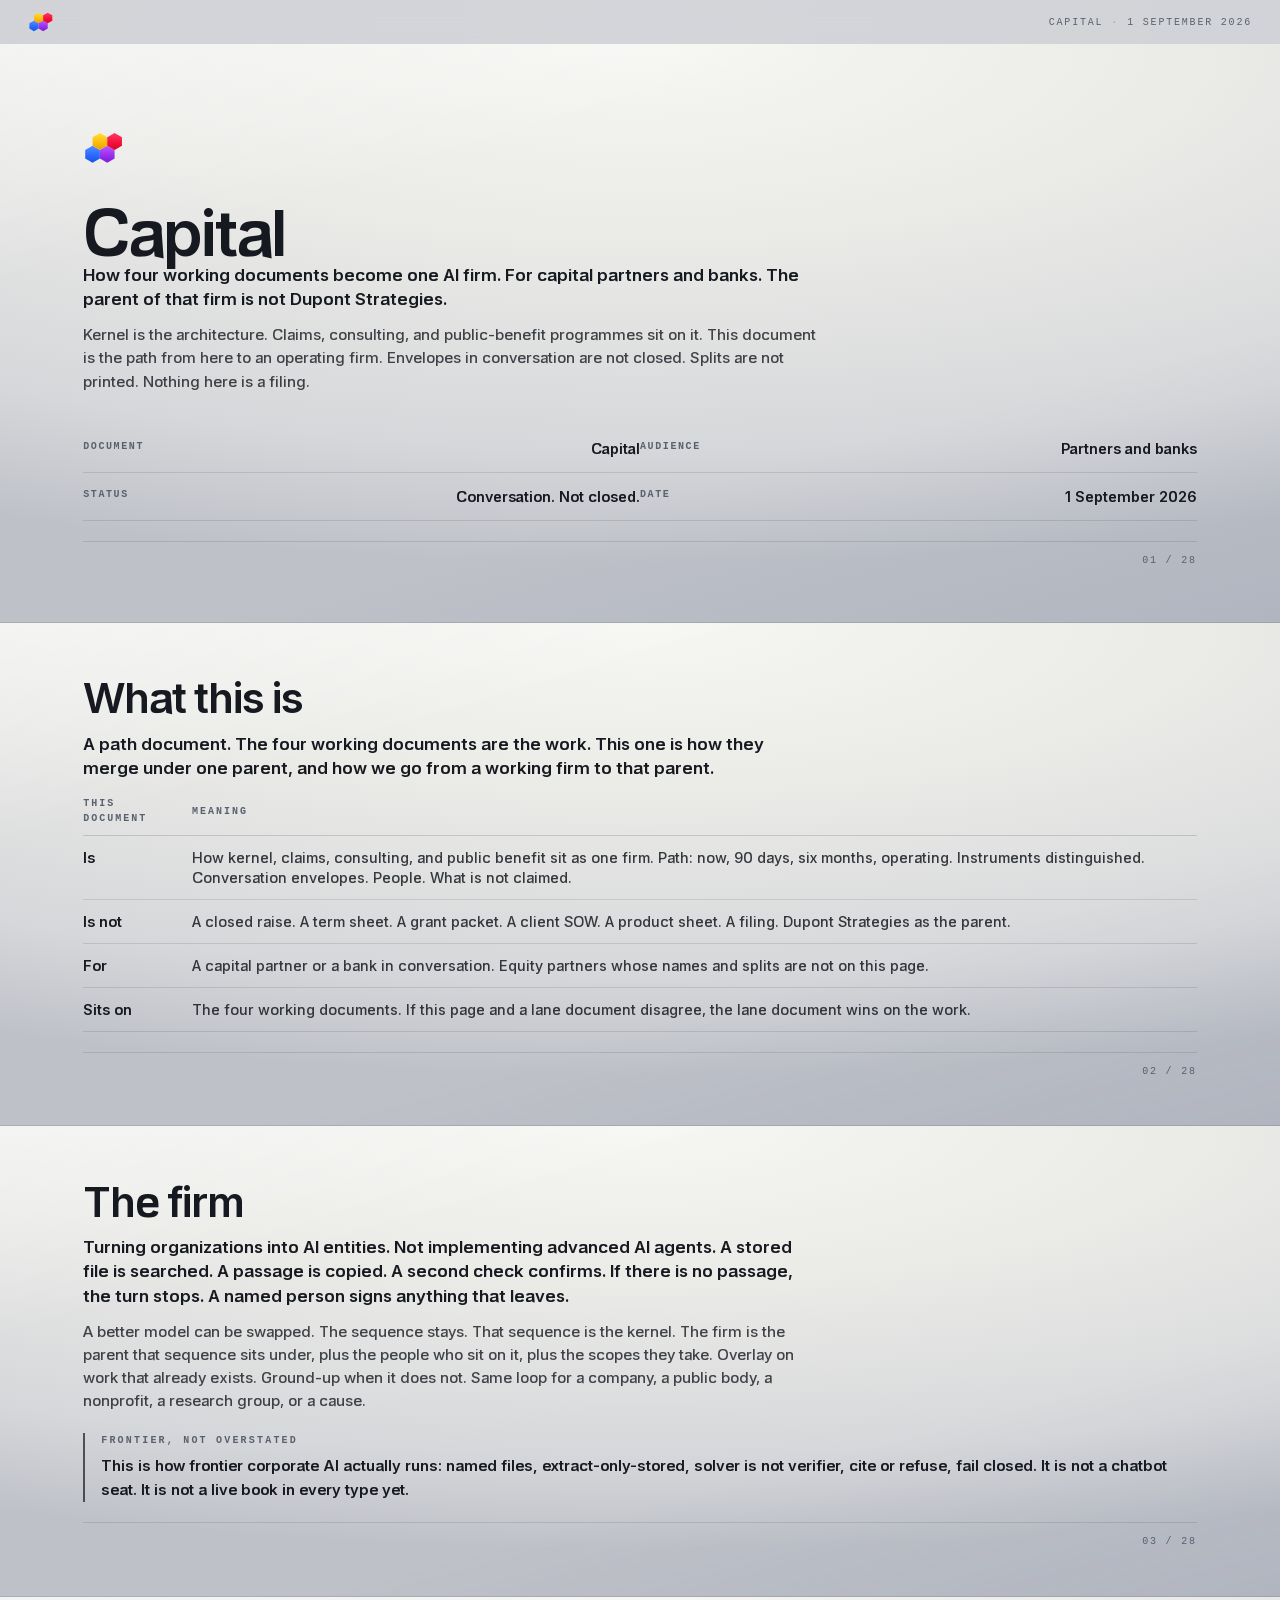
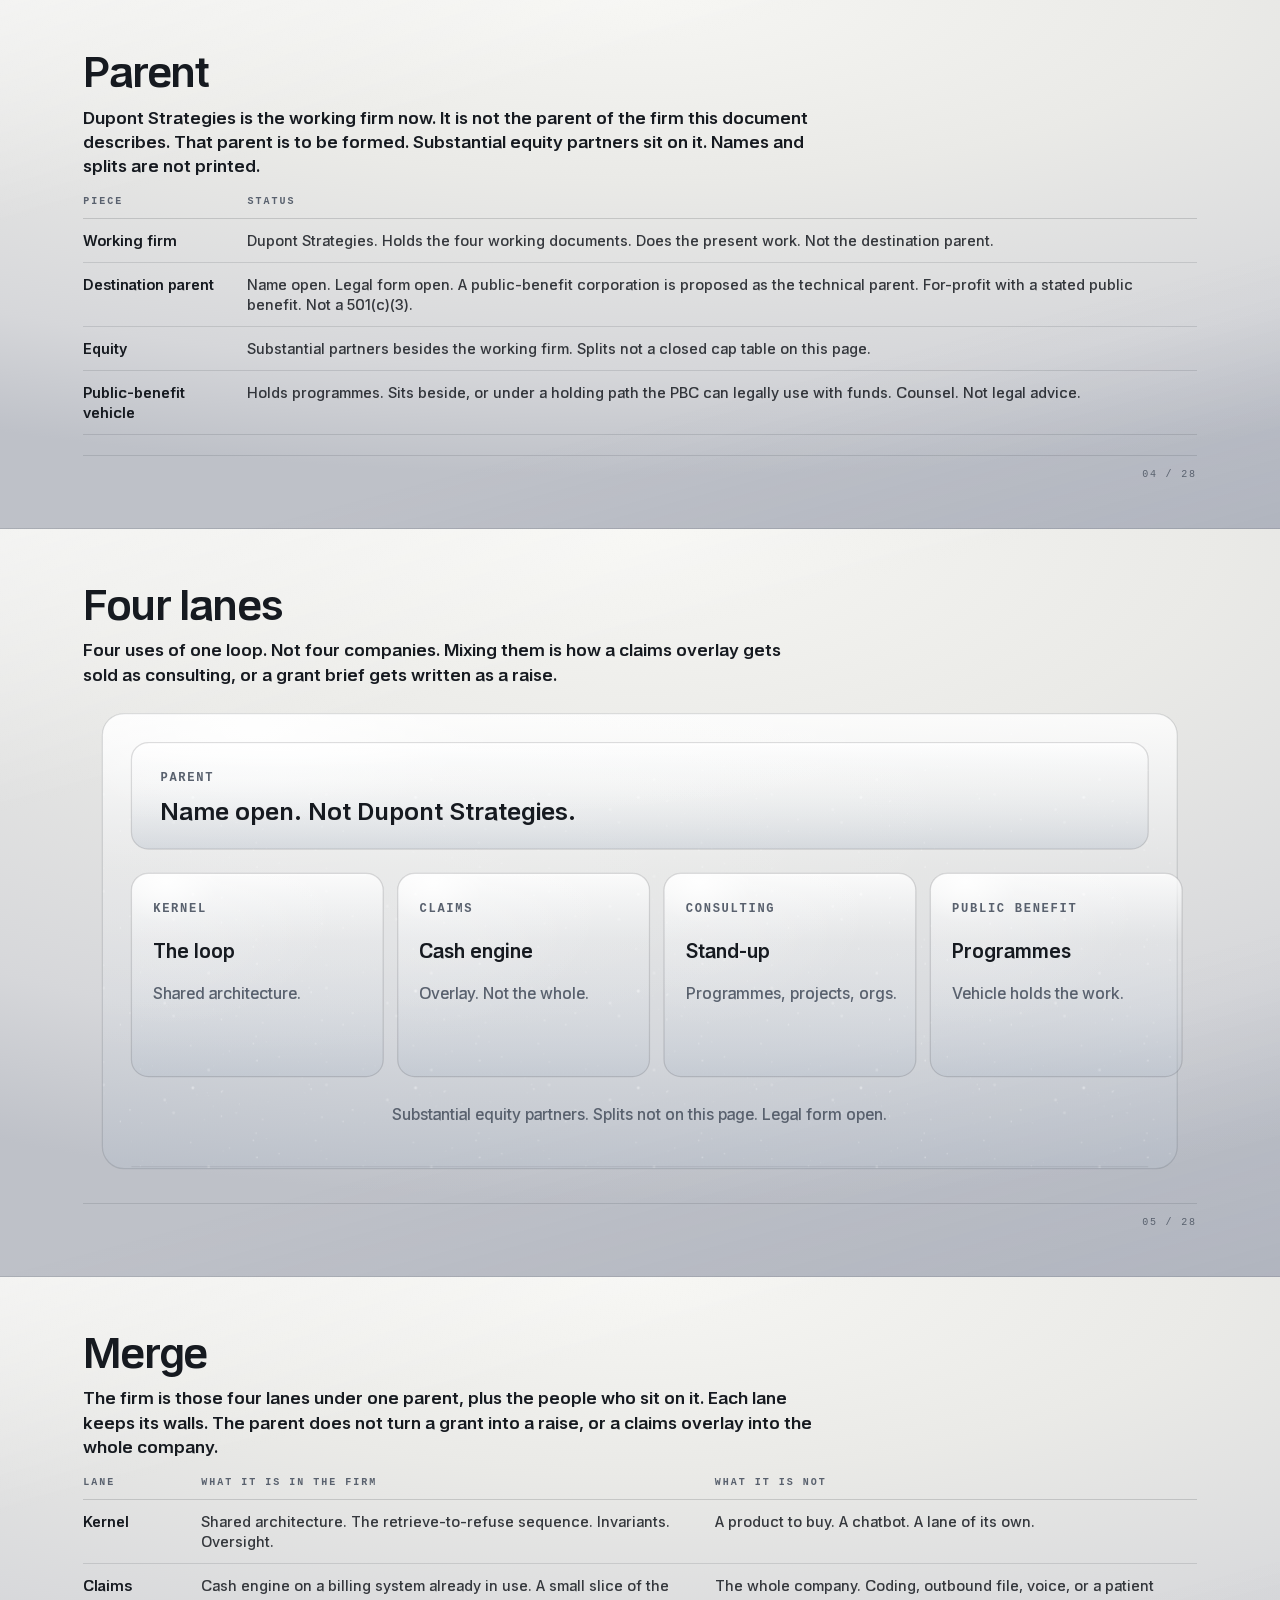
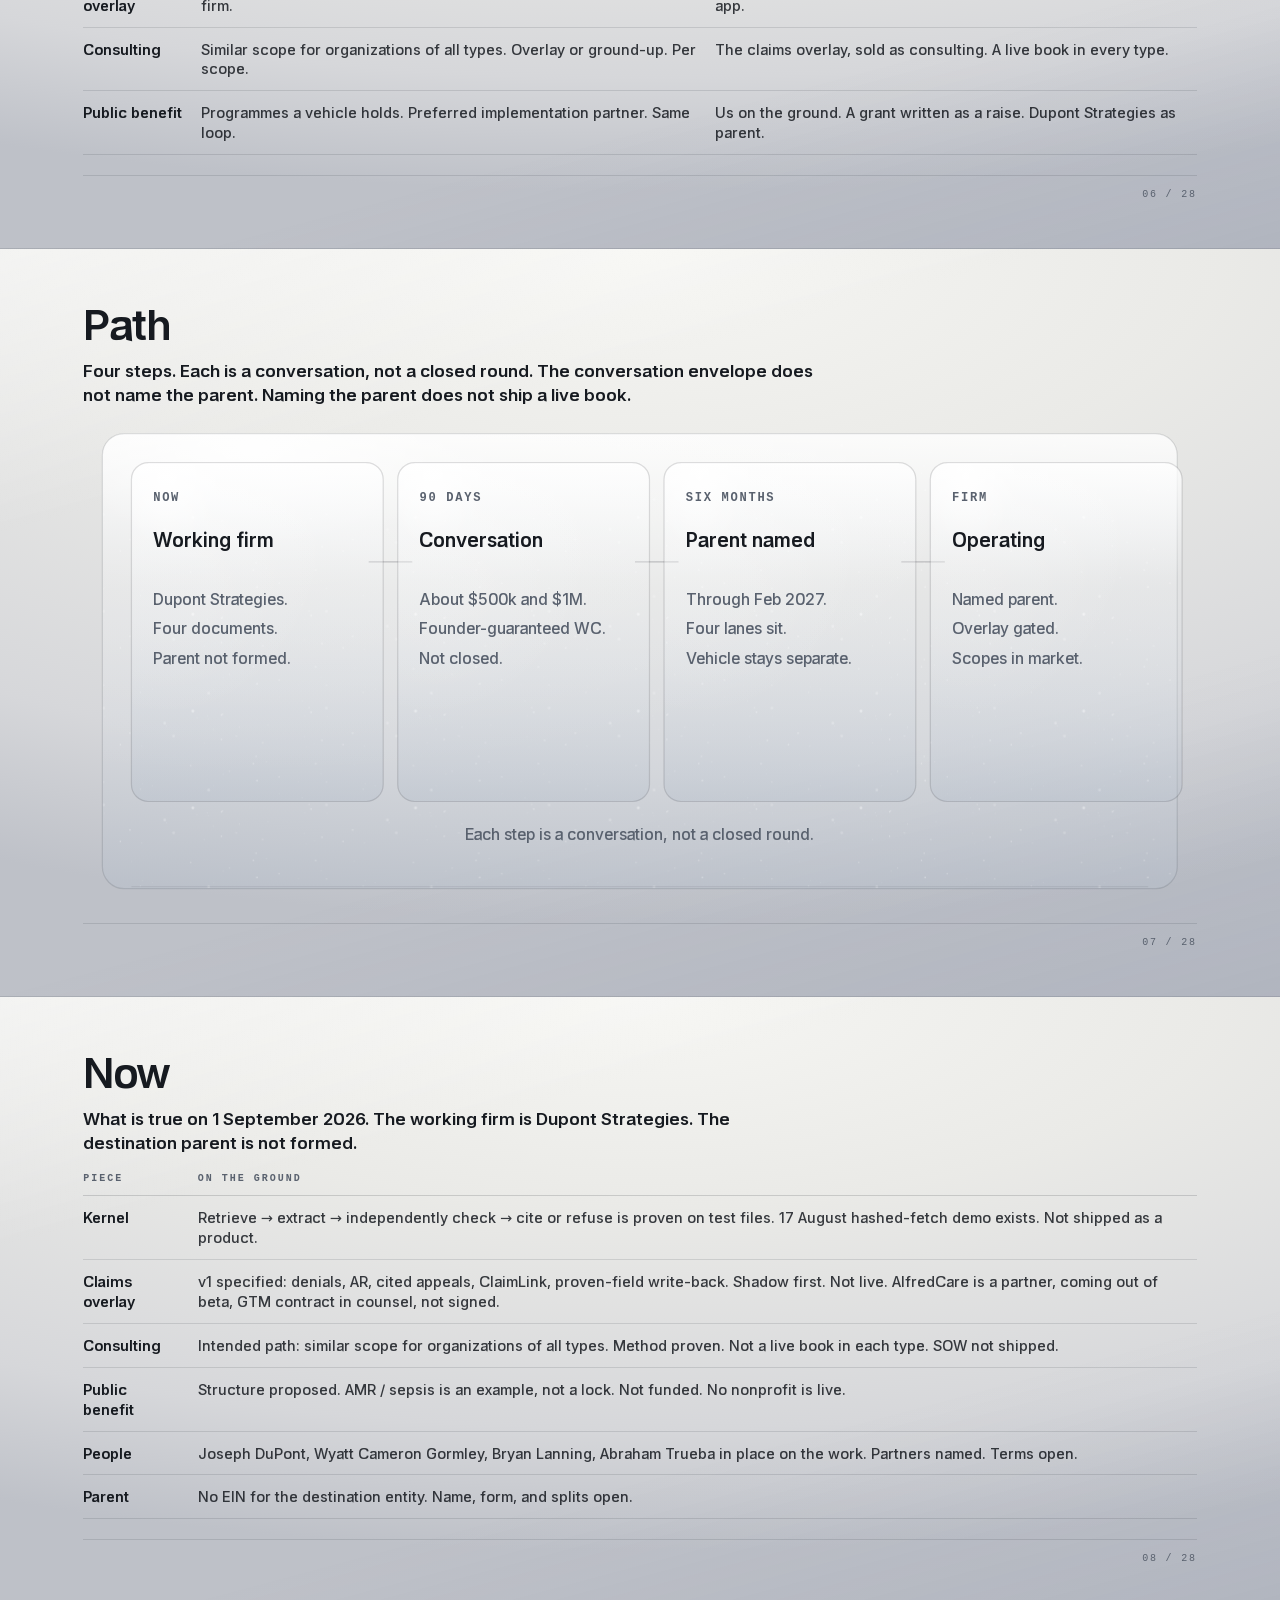
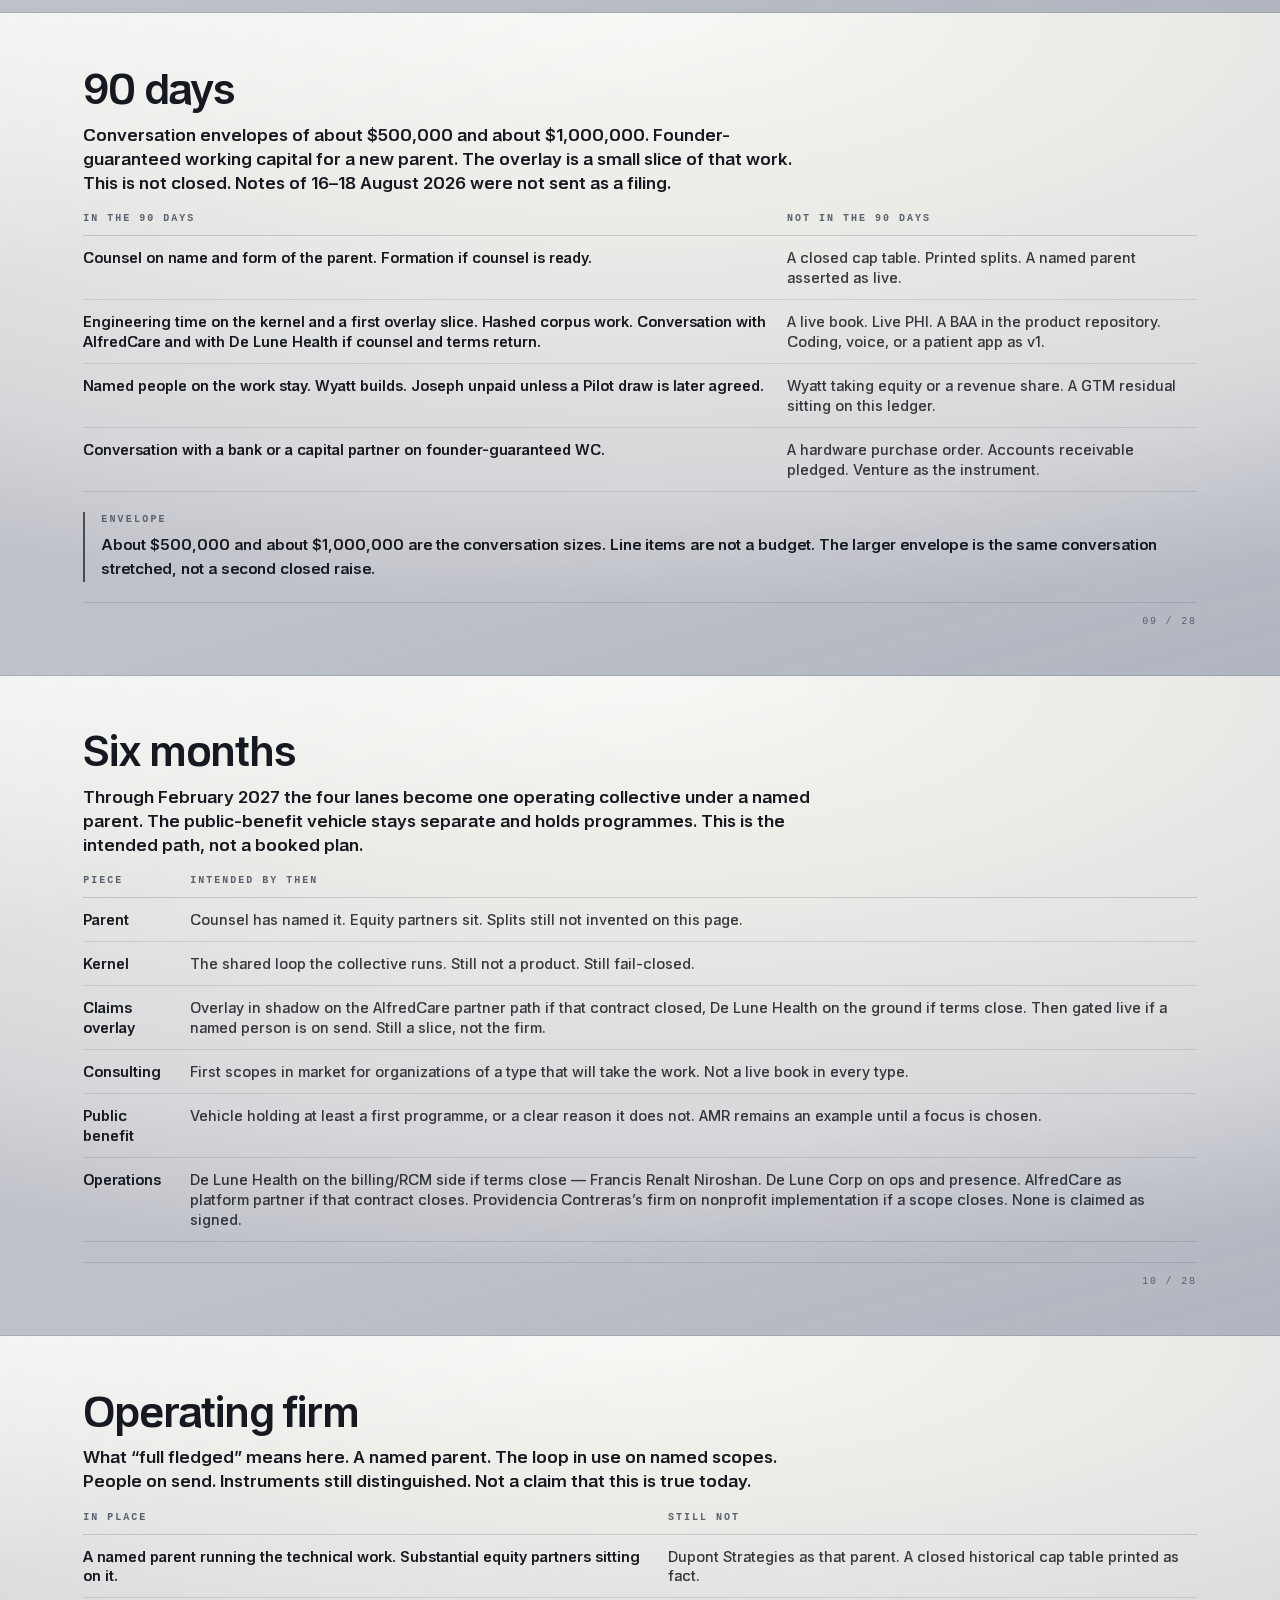
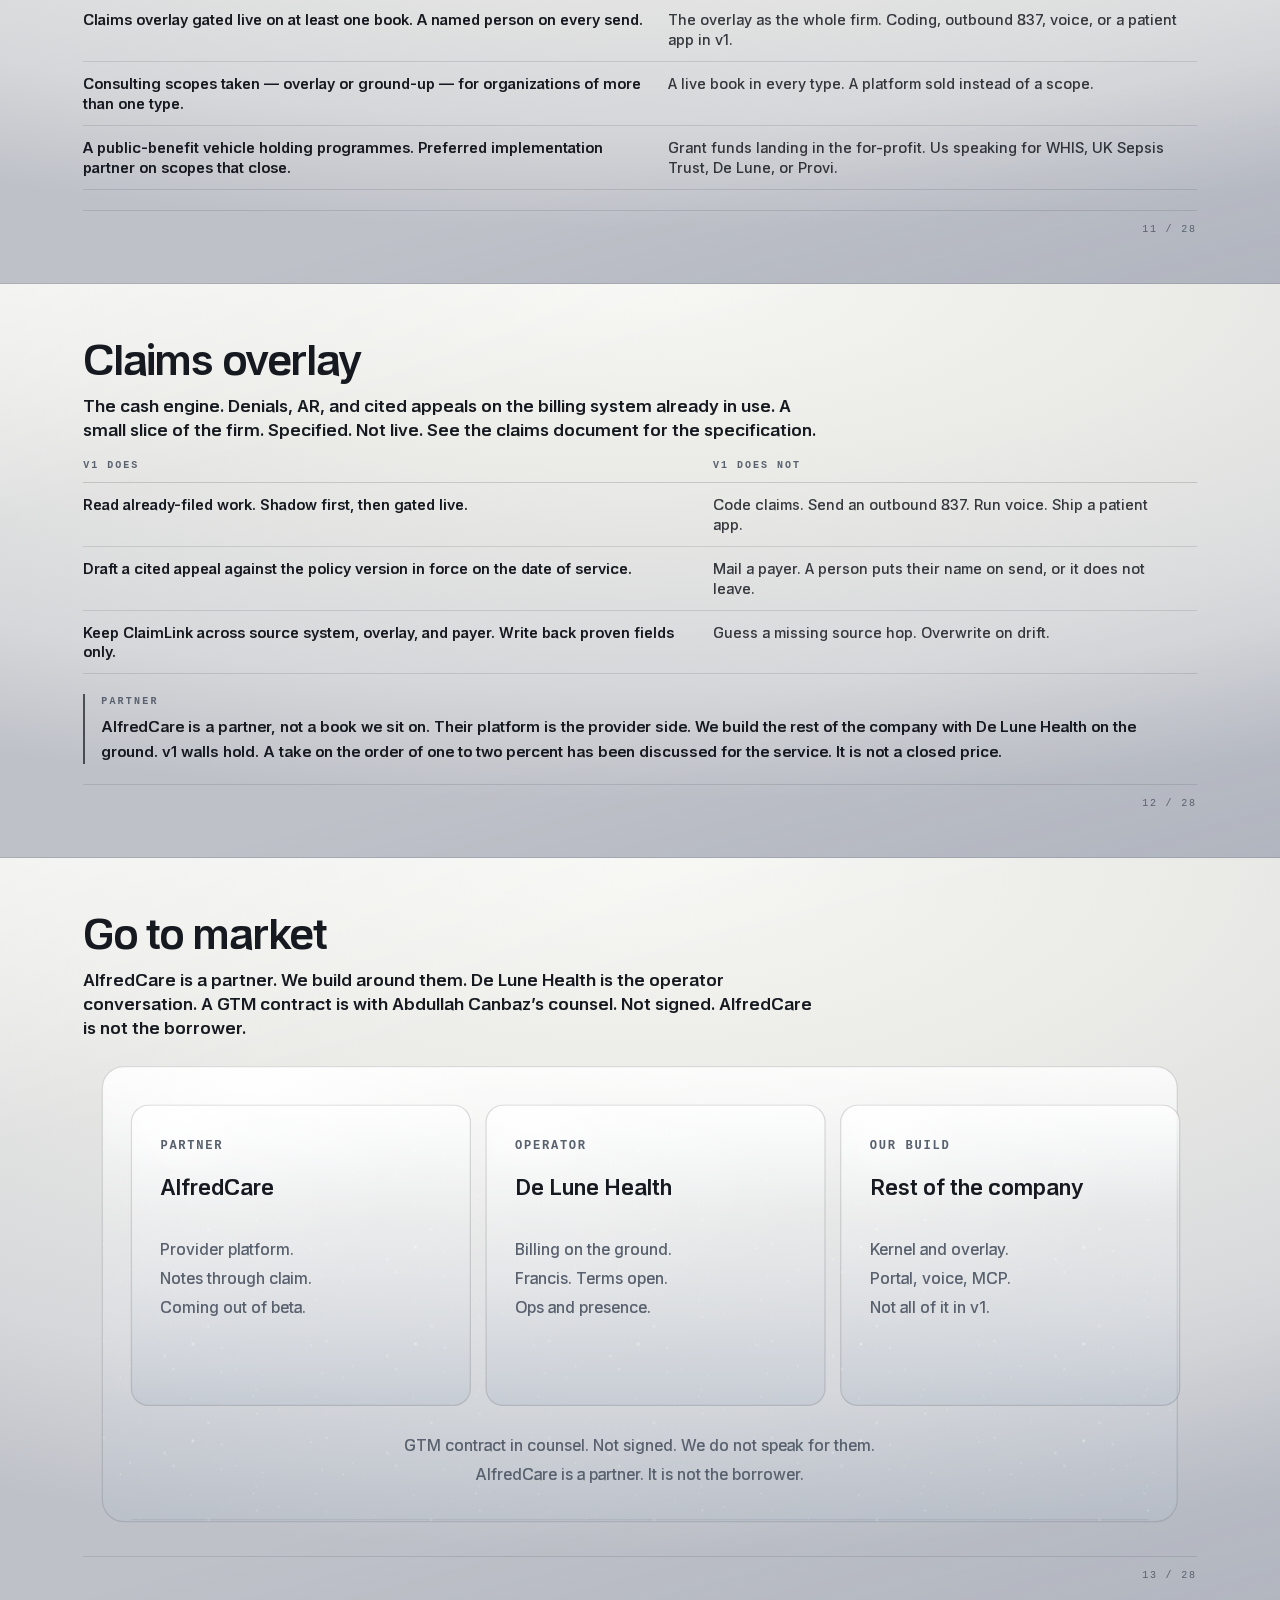
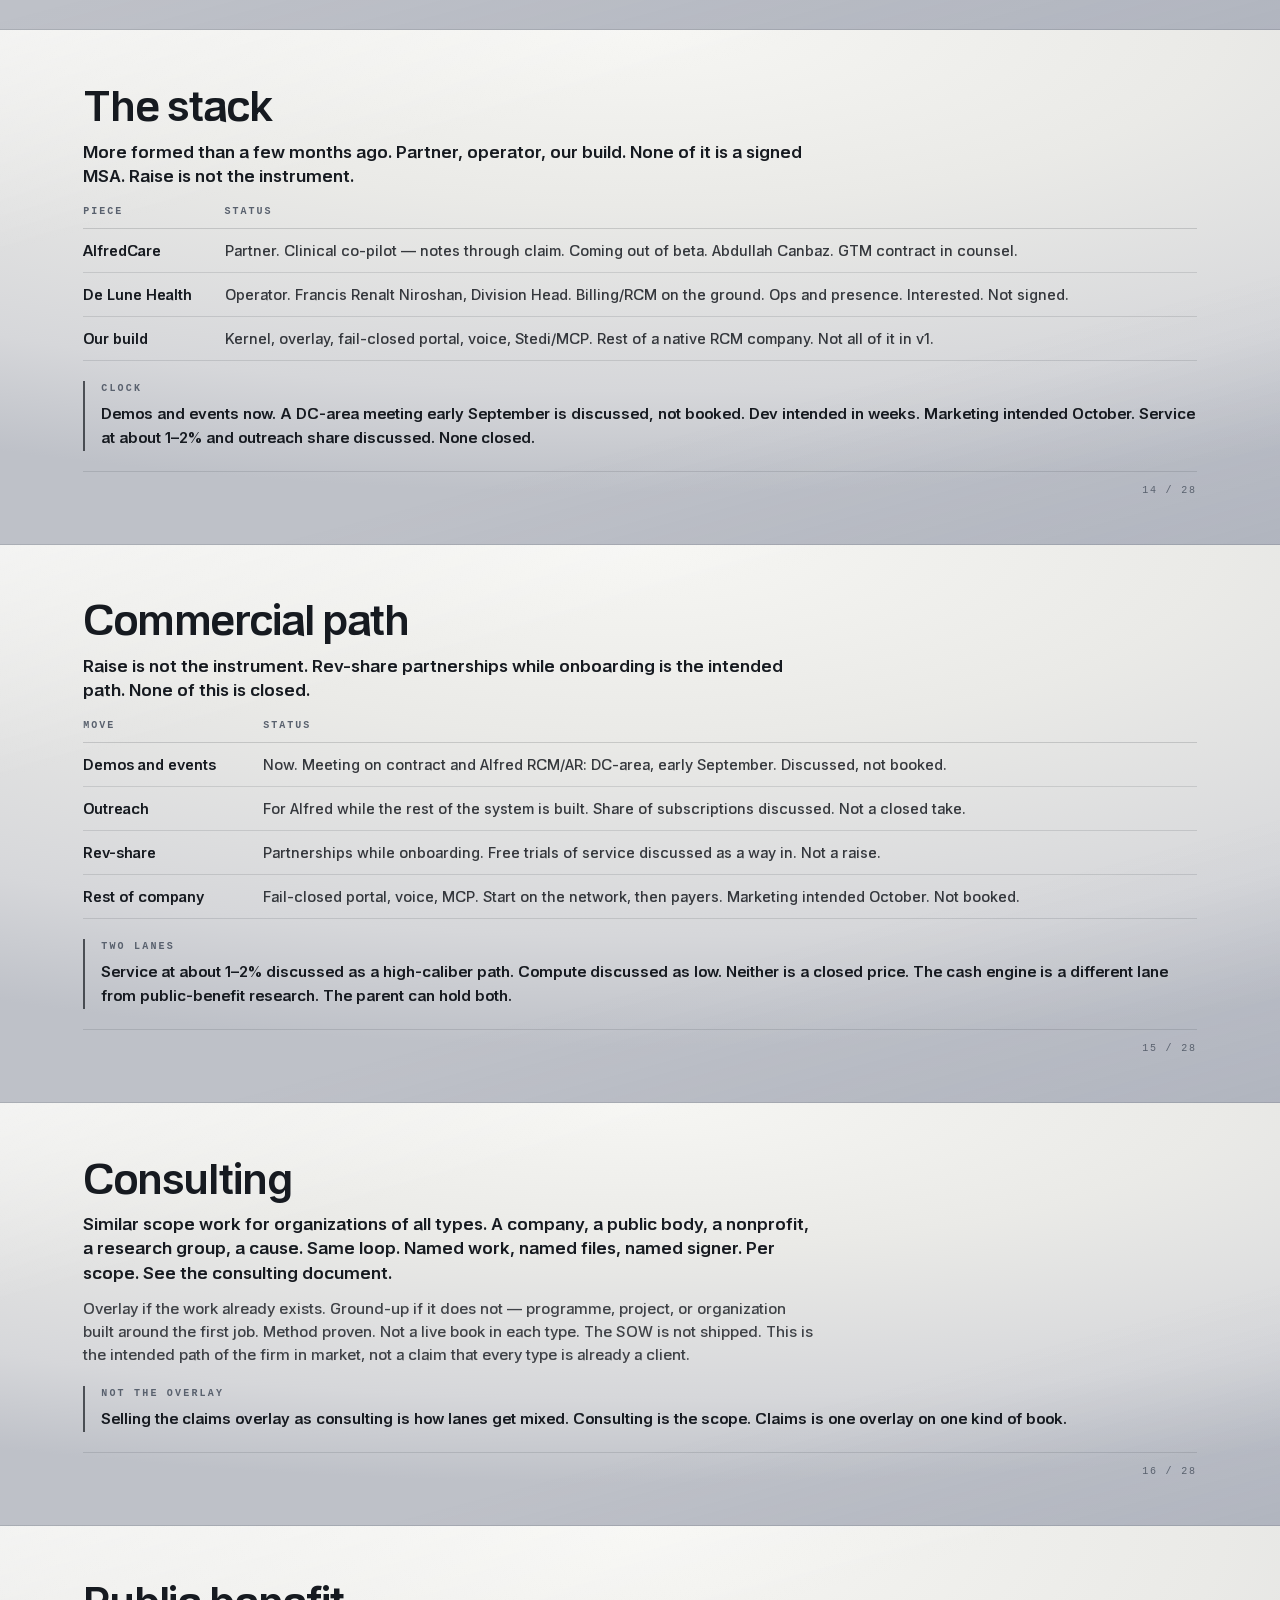
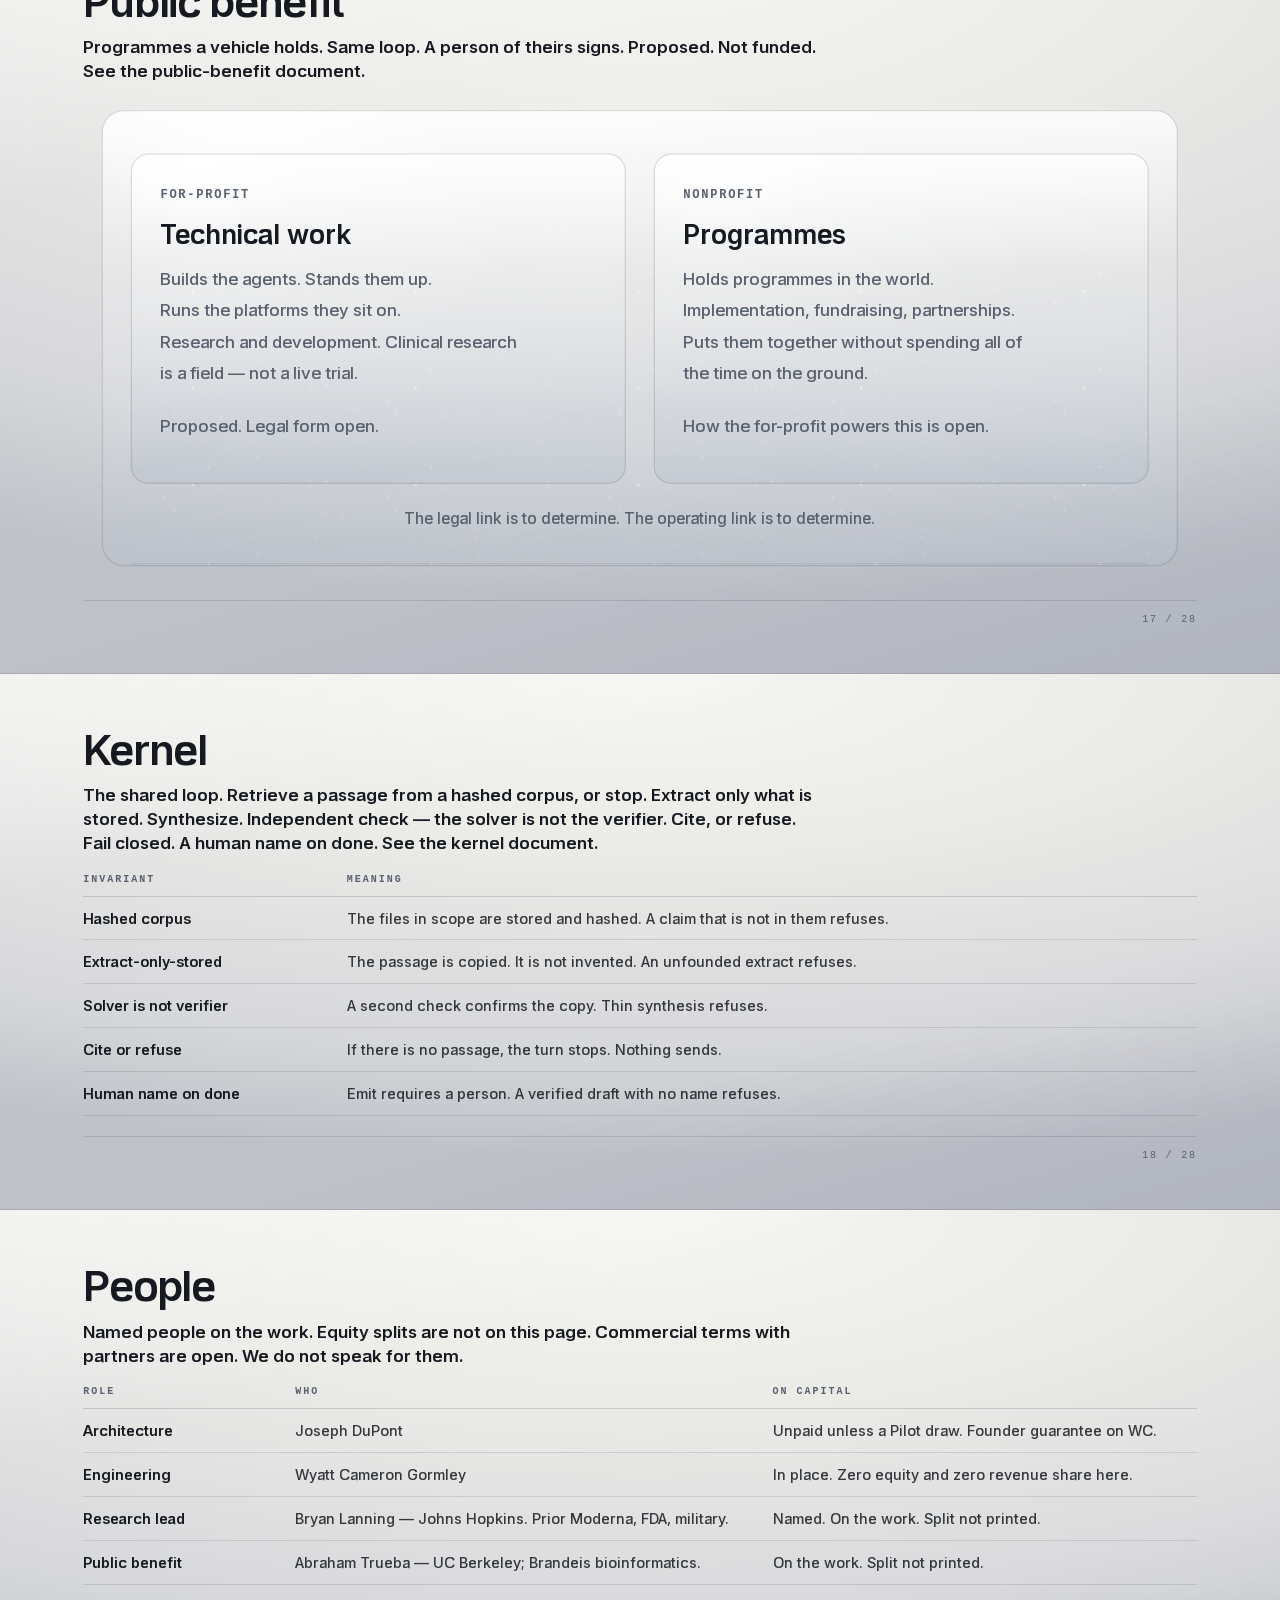
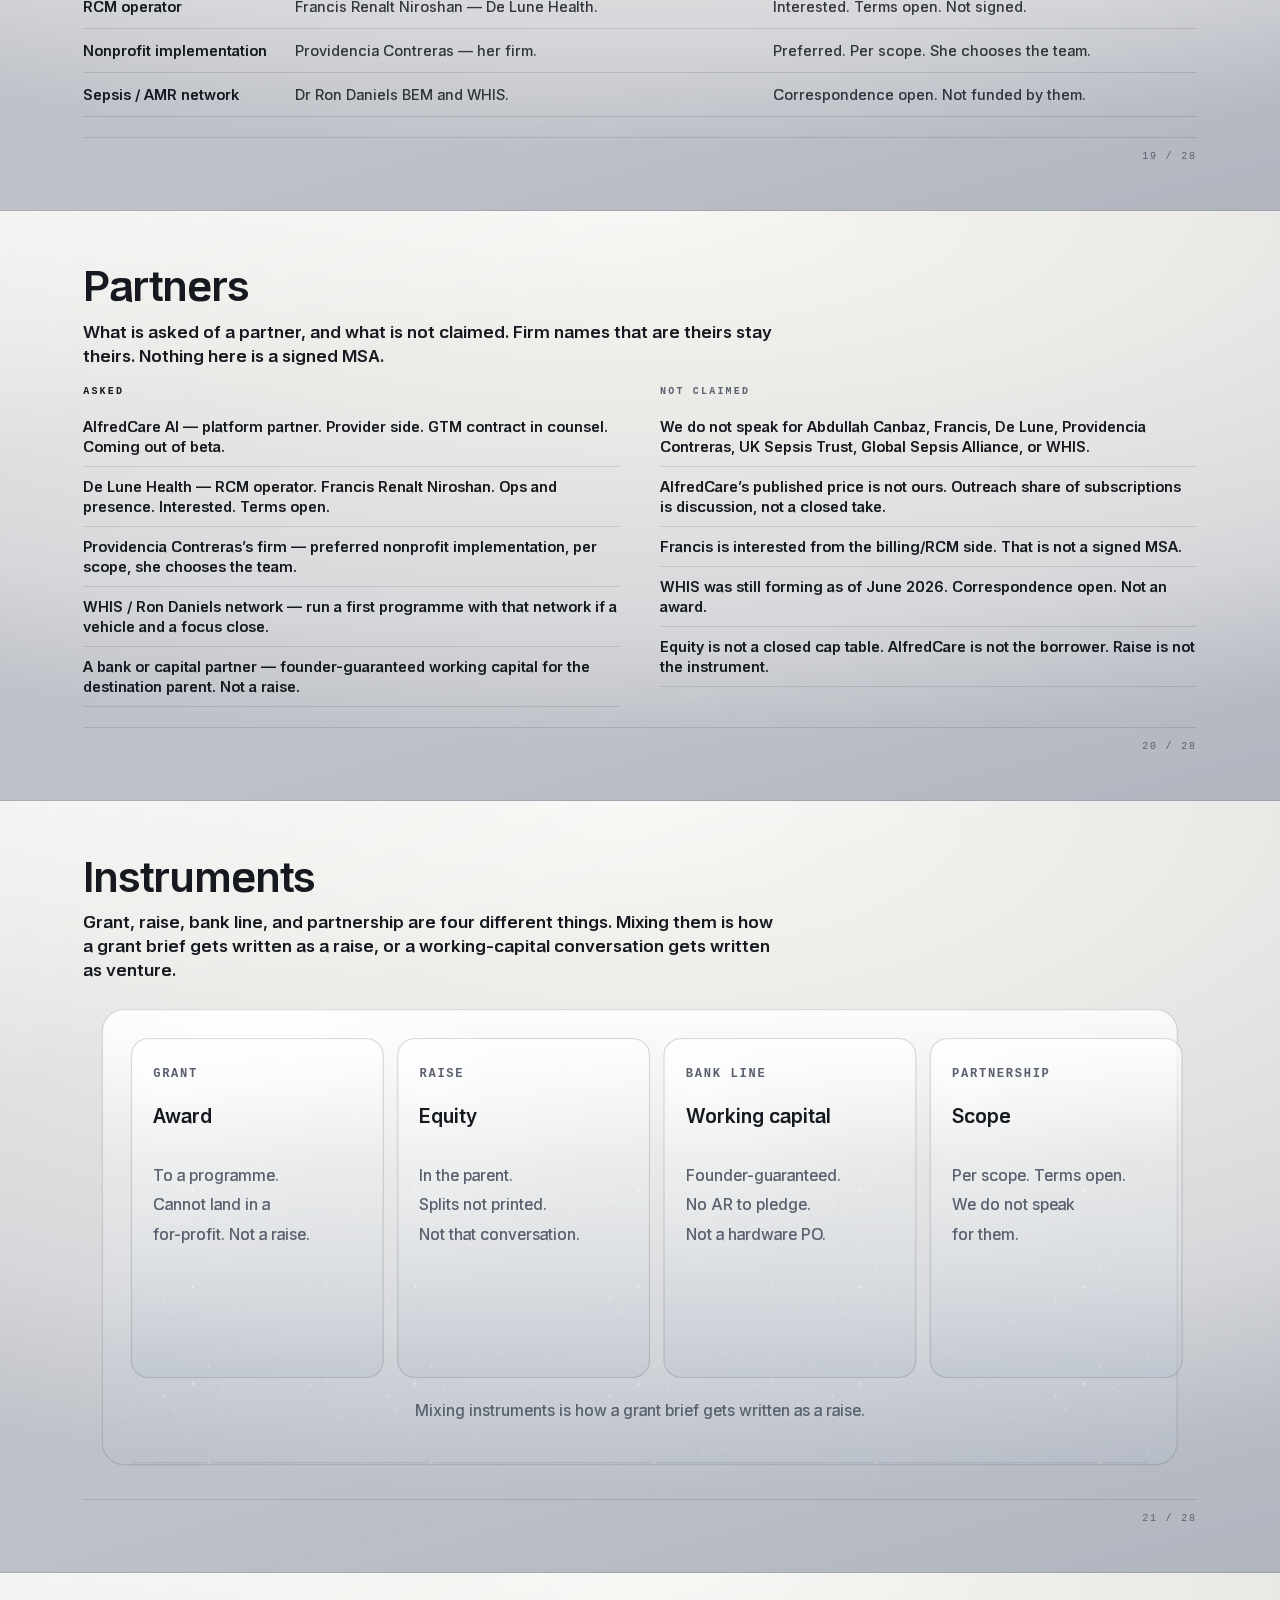
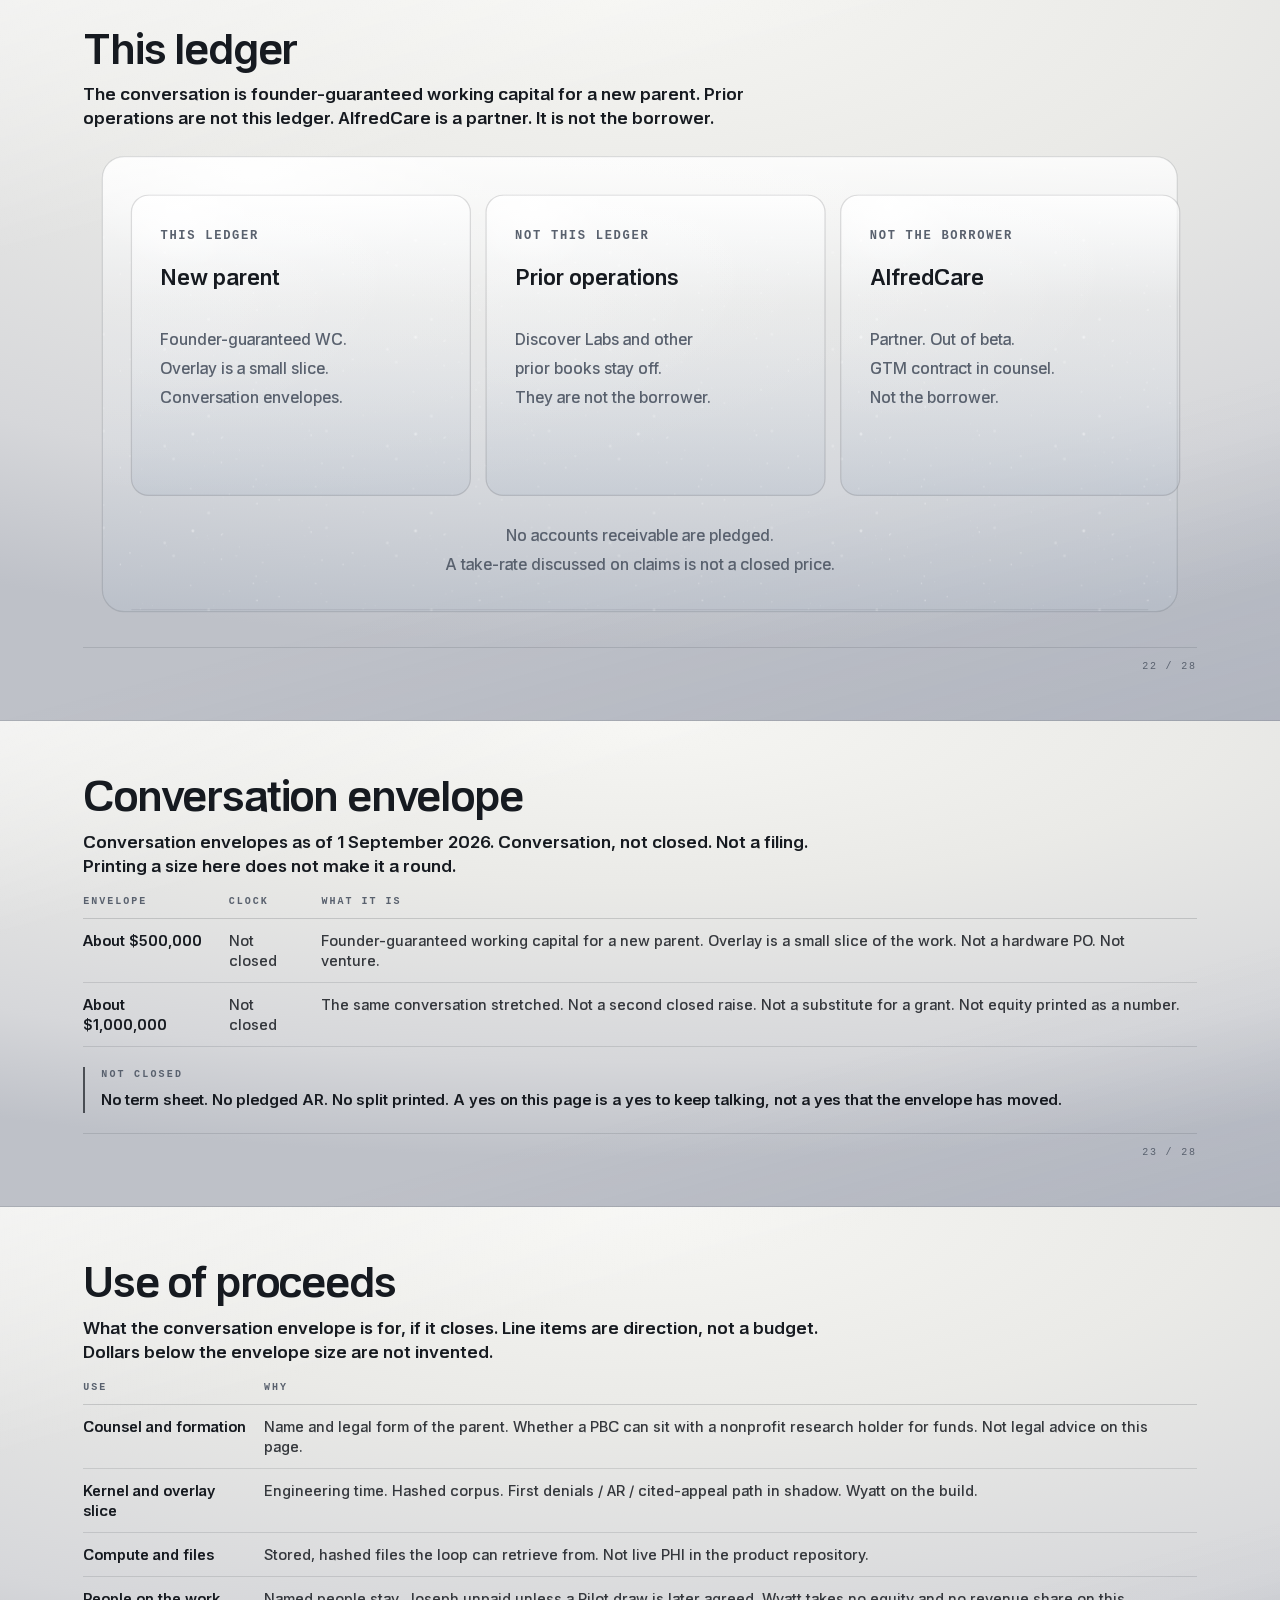
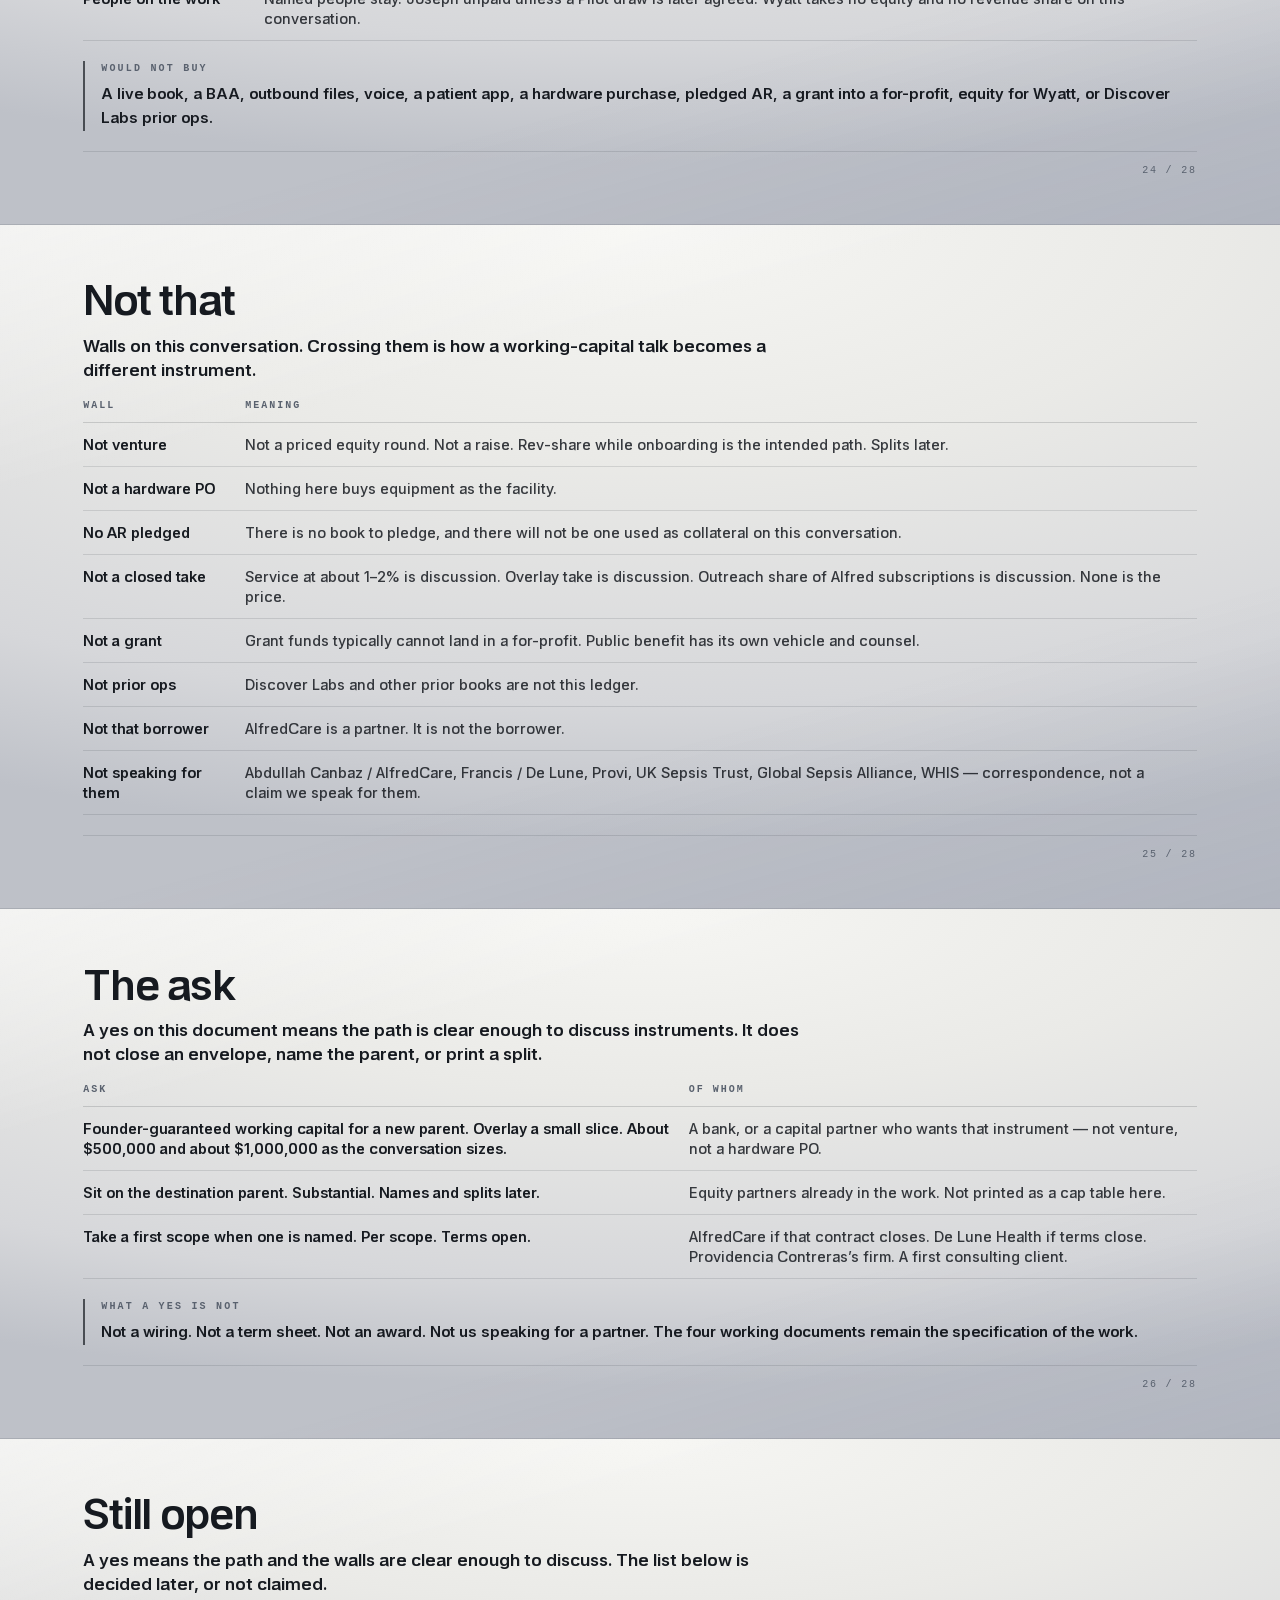
==== commit b414d008: "Recut /s/capital envelopes to $500k and $1M. Drop $100k / 90 days and $250k / 12 months. Date the pa" ====
--- a/s/capital/index.html
+++ b/s/capital/index.html
@@ -1 +1 @@
-<!DOCTYPE html><html lang="en"><head><meta name="twitter:card" content="summary_large_image"><meta property="og:title" content="Capital"><meta property="og:description" content="How the four lanes merge into one AI firm. From here to that firm."><meta property="og:url" content="https://jddupont.github.io/s/capital"><meta property="og:image" content="https://jddupont.github.io/og.jpg"><meta charSet="utf-8"/><meta name="viewport" content="width=device-width, initial-scale=1"/><link rel="stylesheet" href="/assets/styles-F9PfRy3r.css" data-precedence="default"/><title>Capital</title><meta name="theme-color" content="#C7C9CF"/><meta name="robots" content="noindex, nofollow"/><meta name="description" content="How the four lanes merge into one AI firm. From here to that firm."/><link rel="icon" type="image/svg+xml" href="/favicon.svg"/></head><body class="metal-wash min-h-dvh font-sans text-ink antialiased"><div class="share-root metal-wash"><header class="no-print sticky top-0 z-20 flex items-center justify-between gap-3 bg-ground/75 px-4 py-3 backdrop-blur-md md:px-7"><span class="flex items-center" aria-hidden="true"><svg xmlns="http://www.w3.org/2000/svg" viewBox="13.8 17.9 36.5 28.3" class="overflow-visible h-5 w-auto" aria-hidden="false" role="img"><defs><linearGradient id="share-mark-bl" x1="0" y1="30.13" x2="0" y2="45.13" gradientUnits="userSpaceOnUse"><stop offset="0" stop-color="#508fff"></stop><stop offset="0.5" stop-color="#2E6DFF"></stop><stop offset="1" stop-color="#1453e5"></stop></linearGradient><linearGradient id="share-mark-tl" x1="0" y1="18.88" x2="0" y2="33.88" gradientUnits="userSpaceOnUse"><stop offset="0" stop-color="#ffe034"></stop><stop offset="0.5" stop-color="#FFBE12"></stop><stop offset="1" stop-color="#e5a400"></stop></linearGradient><linearGradient id="share-mark-br" x1="0" y1="30.13" x2="0" y2="45.13" gradientUnits="userSpaceOnUse"><stop offset="0" stop-color="#bd56ff"></stop><stop offset="0.5" stop-color="#9B34F0"></stop><stop offset="1" stop-color="#811ad6"></stop></linearGradient><linearGradient id="share-mark-tr" x1="0" y1="18.88" x2="0" y2="33.88" gradientUnits="userSpaceOnUse"><stop offset="0" stop-color="#ff3861"></stop><stop offset="0.5" stop-color="#F5163F"></stop><stop offset="1" stop-color="#db0025"></stop></linearGradient></defs><path d="M22.26 30.13L28.75 33.88L28.75 41.38L22.26 45.13L15.76 41.38L15.76 33.88Z" fill="url(#share-mark-bl)"></path><path d="M28.75 18.88L35.25 22.63L35.25 30.13L28.75 33.88L22.26 30.13L22.26 22.63Z" fill="url(#share-mark-tl)"></path><path d="M35.25 30.13L41.74 33.88L41.74 41.38L35.25 45.13L28.75 41.38L28.75 33.88Z" fill="url(#share-mark-br)"></path><path d="M41.74 18.88L48.24 22.63L48.24 30.13L41.74 33.88L35.25 30.13L35.25 22.63Z" fill="url(#share-mark-tr)"></path></svg></span><p class="font-mono text-[10px] uppercase tracking-[0.18em] text-muted">Capital<span class="mx-2 text-ink/25">·</span>28 August 2026</p></header><section class="share-page relative"><article class="relative flex h-full w-full flex-col overflow-x-hidden overflow-y-auto metal-wash text-ink px-[6.5%] pb-[4.2%] pt-[5%]"><div class="relative z-10 flex min-h-0 flex-1 flex-col"><div class="flex h-full flex-col pt-6"><svg xmlns="http://www.w3.org/2000/svg" viewBox="13.8 17.9 36.5 28.3" class="overflow-visible mb-8 h-8 w-auto self-start" aria-hidden="false" role="img"><defs><linearGradient id="capital-cover-bl" x1="0" y1="30.13" x2="0" y2="45.13" gradientUnits="userSpaceOnUse"><stop offset="0" stop-color="#508fff"></stop><stop offset="0.5" stop-color="#2E6DFF"></stop><stop offset="1" stop-color="#1453e5"></stop></linearGradient><linearGradient id="capital-cover-tl" x1="0" y1="18.88" x2="0" y2="33.88" gradientUnits="userSpaceOnUse"><stop offset="0" stop-color="#ffe034"></stop><stop offset="0.5" stop-color="#FFBE12"></stop><stop offset="1" stop-color="#e5a400"></stop></linearGradient><linearGradient id="capital-cover-br" x1="0" y1="30.13" x2="0" y2="45.13" gradientUnits="userSpaceOnUse"><stop offset="0" stop-color="#bd56ff"></stop><stop offset="0.5" stop-color="#9B34F0"></stop><stop offset="1" stop-color="#811ad6"></stop></linearGradient><linearGradient id="capital-cover-tr" x1="0" y1="18.88" x2="0" y2="33.88" gradientUnits="userSpaceOnUse"><stop offset="0" stop-color="#ff3861"></stop><stop offset="0.5" stop-color="#F5163F"></stop><stop offset="1" stop-color="#db0025"></stop></linearGradient></defs><path d="M22.26 30.13L28.75 33.88L28.75 41.38L22.26 45.13L15.76 41.38L15.76 33.88Z" fill="url(#capital-cover-bl)"></path><path d="M28.75 18.88L35.25 22.63L35.25 30.13L28.75 33.88L22.26 30.13L22.26 22.63Z" fill="url(#capital-cover-tl)"></path><path d="M35.25 30.13L41.74 33.88L41.74 41.38L35.25 45.13L28.75 41.38L28.75 33.88Z" fill="url(#capital-cover-br)"></path><path d="M41.74 18.88L48.24 22.63L48.24 30.13L41.74 33.88L35.25 30.13L35.25 22.63Z" fill="url(#capital-cover-tr)"></path></svg><h1 class="mt-2 max-w-[16ch] text-balance font-sans text-[clamp(36px,5.2vw,64px)] font-semibold leading-[0.92] tracking-[-0.03em] text-ink">Capital</h1><p class="max-w-[46rem] text-pretty text-[17px] font-semibold leading-[1.42] text-ink">How four working documents become one AI firm. For capital partners and banks. The parent of that firm is not Dupont Strategies.</p><p class="mt-3 max-w-[46rem] text-pretty text-[15px] font-medium leading-[1.55] text-ink/80">Kernel is the architecture. Claims, consulting, and public-benefit programmes sit on it. This document is the path from here to an operating firm. Envelopes in conversation are not closed. Splits are not printed. Nothing here is a filing.</p><dl class="mt-8 grid w-full grid-cols-1 sm:grid-cols-2 print:grid-cols-2"><div class="glass-row flex justify-between gap-4 py-3.5"><dt class="shrink-0 font-mono text-[10px] font-semibold uppercase tracking-[0.16em] text-muted">Document</dt><dd class="text-right text-[14.5px] font-semibold leading-snug text-ink">Capital</dd></div><div class="glass-row flex justify-between gap-4 py-3.5"><dt class="shrink-0 font-mono text-[10px] font-semibold uppercase tracking-[0.16em] text-muted">Audience</dt><dd class="text-right text-[14.5px] font-semibold leading-snug text-ink">Partners and banks</dd></div><div class="glass-row flex justify-between gap-4 py-3.5"><dt class="shrink-0 font-mono text-[10px] font-semibold uppercase tracking-[0.16em] text-muted">Status</dt><dd class="text-right text-[14.5px] font-semibold leading-snug text-ink">Conversation. Not closed.</dd></div><div class="glass-row flex justify-between gap-4 py-3.5"><dt class="shrink-0 font-mono text-[10px] font-semibold uppercase tracking-[0.16em] text-muted">Date</dt><dd class="text-right text-[14.5px] font-semibold leading-snug text-ink">28 August 2026</dd></div></dl></div></div><footer class="relative z-10 mt-5 flex items-baseline justify-end pt-3 shadow-[inset_0_1px_0_rgba(22,26,32,0.12)]"><span class="font-mono text-[10px] uppercase tracking-[0.18em] text-muted">01<!-- --> / <!-- -->28</span></footer></article></section><section class="share-page relative"><article class="relative flex h-full w-full flex-col overflow-x-hidden overflow-y-auto metal-wash text-ink px-[6.5%] pb-[3.6%] pt-[4.2%]"><div class="relative z-10 flex min-h-0 flex-1 flex-col"><div class="mb-3"><h2 class="max-w-[28ch] text-balance font-sans text-[clamp(28px,3.4vw,42px)] font-semibold leading-[1.04] tracking-[-0.028em] text-ink">What this is</h2></div><p class="max-w-[46rem] text-pretty text-[17px] font-semibold leading-[1.42] text-ink">A path document. The four working documents are the work. This one is how they merge under one parent, and how we go from a working firm to that parent.</p><div class="mt-4 hidden md:block print:block"><table class="w-full border-collapse text-left"><thead><tr class="shadow-[inset_0_-1px_0_rgba(22,26,32,0.16)]"><th class="pb-2.5 pr-4 font-mono text-[10px] font-semibold uppercase tracking-[0.2em] text-muted">This document</th><th class="pb-2.5 pr-4 font-mono text-[10px] font-semibold uppercase tracking-[0.2em] text-muted">Meaning</th></tr></thead><tbody><tr class="glass-row align-top"><td class="py-3 pr-4 text-[14.5px] leading-snug text-ink font-semibold">Is</td><td class="py-3 pr-4 text-[14.5px] leading-snug font-medium text-ink/85">How kernel, claims, consulting, and public benefit sit as one firm. Path: now, 90 days, six months, operating. Instruments distinguished. Conversation envelopes. People. What is not claimed.</td></tr><tr class="glass-row align-top"><td class="py-3 pr-4 text-[14.5px] leading-snug text-ink font-semibold">Is not</td><td class="py-3 pr-4 text-[14.5px] leading-snug font-medium text-ink/85">A closed raise. A term sheet. A grant packet. A client SOW. A product sheet. A filing. Dupont Strategies as the parent.</td></tr><tr class="glass-row align-top"><td class="py-3 pr-4 text-[14.5px] leading-snug text-ink font-semibold">For</td><td class="py-3 pr-4 text-[14.5px] leading-snug font-medium text-ink/85">A capital partner or a bank in conversation. Equity partners whose names and splits are not on this page.</td></tr><tr class="glass-row align-top"><td class="py-3 pr-4 text-[14.5px] leading-snug text-ink font-semibold">Sits on</td><td class="py-3 pr-4 text-[14.5px] leading-snug font-medium text-ink/85">The four working documents. If this page and a lane document disagree, the lane document wins on the work.</td></tr></tbody></table></div><div class="mt-3 md:hidden print:hidden"><div class="glass-row py-3"><div class=""><p class="font-mono text-[10px] font-semibold uppercase tracking-[0.18em] text-muted">This document</p><p class="mt-0.5 text-[14.5px] leading-snug text-ink font-semibold">Is</p></div><div class="mt-1.5"><p class="font-mono text-[10px] font-semibold uppercase tracking-[0.18em] text-muted">Meaning</p><p class="mt-0.5 text-[14.5px] leading-snug text-ink font-medium">How kernel, claims, consulting, and public benefit sit as one firm. Path: now, 90 days, six months, operating. Instruments distinguished. Conversation envelopes. People. What is not claimed.</p></div></div><div class="glass-row py-3"><div class=""><p class="font-mono text-[10px] font-semibold uppercase tracking-[0.18em] text-muted">This document</p><p class="mt-0.5 text-[14.5px] leading-snug text-ink font-semibold">Is not</p></div><div class="mt-1.5"><p class="font-mono text-[10px] font-semibold uppercase tracking-[0.18em] text-muted">Meaning</p><p class="mt-0.5 text-[14.5px] leading-snug text-ink font-medium">A closed raise. A term sheet. A grant packet. A client SOW. A product sheet. A filing. Dupont Strategies as the parent.</p></div></div><div class="glass-row py-3"><div class=""><p class="font-mono text-[10px] font-semibold uppercase tracking-[0.18em] text-muted">This document</p><p class="mt-0.5 text-[14.5px] leading-snug text-ink font-semibold">For</p></div><div class="mt-1.5"><p class="font-mono text-[10px] font-semibold uppercase tracking-[0.18em] text-muted">Meaning</p><p class="mt-0.5 text-[14.5px] leading-snug text-ink font-medium">A capital partner or a bank in conversation. Equity partners whose names and splits are not on this page.</p></div></div><div class="glass-row py-3"><div class=""><p class="font-mono text-[10px] font-semibold uppercase tracking-[0.18em] text-muted">This document</p><p class="mt-0.5 text-[14.5px] leading-snug text-ink font-semibold">Sits on</p></div><div class="mt-1.5"><p class="font-mono text-[10px] font-semibold uppercase tracking-[0.18em] text-muted">Meaning</p><p class="mt-0.5 text-[14.5px] leading-snug text-ink font-medium">The four working documents. If this page and a lane document disagree, the lane document wins on the work.</p></div></div></div></div><footer class="relative z-10 mt-5 flex items-baseline justify-end pt-3 shadow-[inset_0_1px_0_rgba(22,26,32,0.12)]"><span class="font-mono text-[10px] uppercase tracking-[0.18em] text-muted">02<!-- --> / <!-- -->28</span></footer></article></section><section class="share-page relative"><article class="relative flex h-full w-full flex-col overflow-x-hidden overflow-y-auto metal-wash text-ink px-[6.5%] pb-[3.6%] pt-[4.2%]"><div class="relative z-10 flex min-h-0 flex-1 flex-col"><div class="mb-3"><h2 class="max-w-[28ch] text-balance font-sans text-[clamp(28px,3.4vw,42px)] font-semibold leading-[1.04] tracking-[-0.028em] text-ink">The firm</h2></div><p class="max-w-[46rem] text-pretty text-[17px] font-semibold leading-[1.42] text-ink">Turning organizations into AI entities. Not implementing advanced AI agents. A stored file is searched. A passage is copied. A second check confirms. If there is no passage, the turn stops. A named person signs anything that leaves.</p><p class="mt-3 max-w-[46rem] text-pretty text-[15px] font-medium leading-[1.55] text-ink/80">A better model can be swapped. The sequence stays. That sequence is the kernel. The firm is the parent that sequence sits under, plus the people who sit on it, plus the scopes they take. Overlay on work that already exists. Ground-up when it does not. Same loop for a company, a public body, a nonprofit, a research group, or a cause.</p><aside class="mt-5 border-l-[2px] border-ink/70 pl-4"><p class="font-mono text-[10px] font-semibold uppercase tracking-[0.22em] text-muted">Frontier, not overstated</p><p class="mt-1.5 text-[15px] font-semibold leading-relaxed text-ink">This is how frontier corporate AI actually runs: named files, extract-only-stored, solver is not verifier, cite or refuse, fail closed. It is not a chatbot seat. It is not a live book in every type yet.</p></aside></div><footer class="relative z-10 mt-5 flex items-baseline justify-end pt-3 shadow-[inset_0_1px_0_rgba(22,26,32,0.12)]"><span class="font-mono text-[10px] uppercase tracking-[0.18em] text-muted">03<!-- --> / <!-- -->28</span></footer></article></section><section class="share-page relative"><article class="relative flex h-full w-full flex-col overflow-x-hidden overflow-y-auto metal-wash text-ink px-[6.5%] pb-[3.6%] pt-[4.2%]"><div class="relative z-10 flex min-h-0 flex-1 flex-col"><div class="mb-3"><h2 class="max-w-[28ch] text-balance font-sans text-[clamp(28px,3.4vw,42px)] font-semibold leading-[1.04] tracking-[-0.028em] text-ink">Parent</h2></div><p class="max-w-[46rem] text-pretty text-[17px] font-semibold leading-[1.42] text-ink">Dupont Strategies is the working firm now. It is not the parent of the firm this document describes. That parent is to be formed. Substantial equity partners sit on it. Names and splits are not printed.</p><div class="mt-4 hidden md:block print:block"><table class="w-full border-collapse text-left"><thead><tr class="shadow-[inset_0_-1px_0_rgba(22,26,32,0.16)]"><th class="pb-2.5 pr-4 font-mono text-[10px] font-semibold uppercase tracking-[0.2em] text-muted">Piece</th><th class="pb-2.5 pr-4 font-mono text-[10px] font-semibold uppercase tracking-[0.2em] text-muted">Status</th></tr></thead><tbody><tr class="glass-row align-top"><td class="py-3 pr-4 text-[14.5px] leading-snug text-ink font-semibold">Working firm</td><td class="py-3 pr-4 text-[14.5px] leading-snug font-medium text-ink/85">Dupont Strategies. Holds the four working documents. Does the present work. Not the destination parent.</td></tr><tr class="glass-row align-top"><td class="py-3 pr-4 text-[14.5px] leading-snug text-ink font-semibold">Destination parent</td><td class="py-3 pr-4 text-[14.5px] leading-snug font-medium text-ink/85">Name open. Legal form open. A public-benefit corporation is proposed as the technical parent. For-profit with a stated public benefit. Not a 501(c)(3).</td></tr><tr class="glass-row align-top"><td class="py-3 pr-4 text-[14.5px] leading-snug text-ink font-semibold">Equity</td><td class="py-3 pr-4 text-[14.5px] leading-snug font-medium text-ink/85">Substantial partners besides the working firm. Splits not a closed cap table on this page.</td></tr><tr class="glass-row align-top"><td class="py-3 pr-4 text-[14.5px] leading-snug text-ink font-semibold">Public-benefit vehicle</td><td class="py-3 pr-4 text-[14.5px] leading-snug font-medium text-ink/85">Holds programmes. Sits beside, or under a holding path the PBC can legally use with funds. Counsel. Not legal advice.</td></tr></tbody></table></div><div class="mt-3 md:hidden print:hidden"><div class="glass-row py-3"><div class=""><p class="font-mono text-[10px] font-semibold uppercase tracking-[0.18em] text-muted">Piece</p><p class="mt-0.5 text-[14.5px] leading-snug text-ink font-semibold">Working firm</p></div><div class="mt-1.5"><p class="font-mono text-[10px] font-semibold uppercase tracking-[0.18em] text-muted">Status</p><p class="mt-0.5 text-[14.5px] leading-snug text-ink font-medium">Dupont Strategies. Holds the four working documents. Does the present work. Not the destination parent.</p></div></div><div class="glass-row py-3"><div class=""><p class="font-mono text-[10px] font-semibold uppercase tracking-[0.18em] text-muted">Piece</p><p class="mt-0.5 text-[14.5px] leading-snug text-ink font-semibold">Destination parent</p></div><div class="mt-1.5"><p class="font-mono text-[10px] font-semibold uppercase tracking-[0.18em] text-muted">Status</p><p class="mt-0.5 text-[14.5px] leading-snug text-ink font-medium">Name open. Legal form open. A public-benefit corporation is proposed as the technical parent. For-profit with a stated public benefit. Not a 501(c)(3).</p></div></div><div class="glass-row py-3"><div class=""><p class="font-mono text-[10px] font-semibold uppercase tracking-[0.18em] text-muted">Piece</p><p class="mt-0.5 text-[14.5px] leading-snug text-ink font-semibold">Equity</p></div><div class="mt-1.5"><p class="font-mono text-[10px] font-semibold uppercase tracking-[0.18em] text-muted">Status</p><p class="mt-0.5 text-[14.5px] leading-snug text-ink font-medium">Substantial partners besides the working firm. Splits not a closed cap table on this page.</p></div></div><div class="glass-row py-3"><div class=""><p class="font-mono text-[10px] font-semibold uppercase tracking-[0.18em] text-muted">Piece</p><p class="mt-0.5 text-[14.5px] leading-snug text-ink font-semibold">Public-benefit vehicle</p></div><div class="mt-1.5"><p class="font-mono text-[10px] font-semibold uppercase tracking-[0.18em] text-muted">Status</p><p class="mt-0.5 text-[14.5px] leading-snug text-ink font-medium">Holds programmes. Sits beside, or under a holding path the PBC can legally use with funds. Counsel. Not legal advice.</p></div></div></div></div><footer class="relative z-10 mt-5 flex items-baseline justify-end pt-3 shadow-[inset_0_1px_0_rgba(22,26,32,0.12)]"><span class="font-mono text-[10px] uppercase tracking-[0.18em] text-muted">04<!-- --> / <!-- -->28</span></footer></article></section><section class="share-page relative"><article class="relative flex h-full w-full flex-col overflow-x-hidden overflow-y-auto metal-wash text-ink px-[6.5%] pb-[3.6%] pt-[4.2%]"><div class="relative z-10 flex min-h-0 flex-1 flex-col"><div class="mb-3"><h2 class="max-w-[28ch] text-balance font-sans text-[clamp(28px,3.4vw,42px)] font-semibold leading-[1.04] tracking-[-0.028em] text-ink">Four lanes</h2></div><p class="max-w-[46rem] text-pretty text-[17px] font-semibold leading-[1.42] text-ink">Four uses of one loop. Not four companies. Mixing them is how a claims overlay gets sold as consulting, or a grant brief gets written as a raise.</p><div class="mt-3 min-h-0 flex-1"><div class="diagram-scroll"><svg viewBox="0 0 920 400" class="diagram-svg h-full w-full" role="img" aria-label="Four lanes under one parent, not Dupont Strategies"><defs><linearGradient id="_R_1kmd6_-glass" x1="0" y1="0" x2="0" y2="1"><stop offset="0" stop-color="#ffffff" stop-opacity="0.82"></stop><stop offset="0.34" stop-color="#f4f6f8" stop-opacity="0.18"></stop><stop offset="1" stop-color="#b7c0cc" stop-opacity="0.42"></stop></linearGradient><radialGradient id="_R_1kmd6_-spec" cx="14%" cy="4%" r="72%"><stop offset="0" stop-color="#ffffff" stop-opacity="0.88"></stop><stop offset="0.28" stop-color="#ffffff" stop-opacity="0.22"></stop><stop offset="1" stop-color="#ffffff" stop-opacity="0"></stop></radialGradient><linearGradient id="_R_1kmd6_-sheen" x1="0" y1="0" x2="1" y2="0"><stop offset="0" stop-color="#ffffff" stop-opacity="0"></stop><stop offset="0.45" stop-color="#ffffff" stop-opacity="0.42"></stop><stop offset="1" stop-color="#ffffff" stop-opacity="0"></stop></linearGradient><pattern id="_R_1kmd6_-particles" patternUnits="userSpaceOnUse" width="184" height="80"><circle cx="115.594409575497" cy="53.58336320779443" r="0.3" fill="#ffffff" opacity="0.4180308661600719"></circle><circle cx="13.40361655382608" cy="25.47105224126533" r="0.58" fill="#ffffff" opacity="0.4093730224992023"></circle><circle cx="17.528242685612405" cy="5.7281813424677495" r="0.3" fill="#ffffff" opacity="0.3024282640881968"></circle><circle cx="103.81633405751379" cy="66.57674114526098" r="1.15" fill="#ffffff" opacity="0.21361859369725855"></circle><circle cx="90.75760484615229" cy="1.3324562093859802" r="1.15" fill="#ffffff" opacity="0.4129935785816021"></circle><circle cx="12.48776665166382" cy="52.99744109297052" r="0.3" fill="#ffffff" opacity="0.40786771506437464"></circle><circle cx="125.92477646373436" cy="21.616533036165187" r="0.3" fill="#ffffff" opacity="0.2838465016446293"></circle><circle cx="4.412288224516571" cy="2.316604108697085" r="0.58" fill="#ffffff" opacity="0.44088005421724175"></circle><circle cx="103.40325343953597" cy="8.035025339589932" r="0.3" fill="#ffffff" opacity="0.38883042293080616"></circle><circle cx="115.22631894947324" cy="3.801123389881627" r="0.58" fill="#ffffff" opacity="0.2708120778439623"></circle><circle cx="129.12055152706827" cy="14.395441494134927" r="0.3" fill="#ffffff" opacity="0.29313238368049843"></circle><circle cx="8.643950991632394" cy="44.73231146332449" r="0.3" fill="#ffffff" opacity="0.42104449331809046"></circle><circle cx="8.00897727907122" cy="44.73092580434444" r="0.58" fill="#ffffff" opacity="0.2525526087230782"></circle><circle cx="17.152484749049172" cy="59.91790316063813" r="0.58" fill="#ffffff" opacity="0.23486967316589769"></circle><circle cx="181.0759690017793" cy="72.96130995869697" r="0.3" fill="#ffffff" opacity="0.3752849146794923"></circle><circle cx="7.338903981884431" cy="28.243140665927502" r="0.3" fill="#ffffff" opacity="0.2590952493339289"></circle><circle cx="94.08653583288498" cy="7.133801433785726" r="0.3" fill="#ffffff" opacity="0.403524630443903"></circle><circle cx="183.16868295481834" cy="5.241052883323772" r="0.3" fill="#ffffff" opacity="0.3458192632560708"></circle><circle cx="88.94643599956596" cy="46.412975958740795" r="0.58" fill="#ffffff" opacity="0.27729147021532596"></circle><circle cx="182.77689192014603" cy="22.270652997433512" r="0.3" fill="#ffffff" opacity="0.46618341753547243"></circle><circle cx="67.48390422923673" cy="11.294948165907964" r="1.15" fill="#ffffff" opacity="0.22632952058982547"></circle><circle cx="151.66608761235423" cy="43.449782972899165" r="0.3" fill="#ffffff" opacity="0.46943819194540304"></circle><circle cx="47.45686133925657" cy="65.8558821239769" r="0.58" fill="#ffffff" opacity="0.22778961314251164"></circle><circle cx="0.015199586756154702" cy="31.069328091605254" r="0.3" fill="#ffffff" opacity="0.397592915351313"></circle><circle cx="142.94002632747407" cy="38.70542863323606" r="0.58" fill="#ffffff" opacity="0.3181713291621634"></circle><circle cx="143.6981707064892" cy="58.76307128871002" r="0.58" fill="#ffffff" opacity="0.48440050404723756"></circle><circle cx="161.95870598124282" cy="55.63975075988087" r="0.58" fill="#ffffff" opacity="0.29694564721404837"></circle><circle cx="100.38429905305816" cy="27.35399336896557" r="0.3" fill="#ffffff" opacity="0.4022223704970546"></circle><circle cx="114.39439322165883" cy="4.594294095688636" r="0.58" fill="#ffffff" opacity="0.3714486984775629"></circle><circle cx="74.83134553340793" cy="21.923643472568898" r="1.15" fill="#ffffff" opacity="0.1978297767033008"></circle><circle cx="2.736757756553943" cy="78.55983234874897" r="0.58" fill="#ffffff" opacity="0.2261523850197682"></circle><circle cx="12.520132391024442" cy="49.50656345556796" r="0.3" fill="#ffffff" opacity="0.18191503414973387"></circle><circle cx="57.35331659454541" cy="63.12695848901149" r="0.3" fill="#ffffff" opacity="0.3319654590226549"></circle><circle cx="120.93659427060587" cy="51.017350466464336" r="0.58" fill="#ffffff" opacity="0.23936854325205487"></circle><circle cx="68.7870131194531" cy="13.621521151448377" r="0.3" fill="#ffffff" opacity="0.3757672003171254"></circle><circle cx="161.99345384258473" cy="69.55597057452238" r="0.3" fill="#ffffff" opacity="0.20392199645001535"></circle><circle cx="30.84399327954463" cy="29.128282307241243" r="0.58" fill="#ffffff" opacity="0.38189085150225593"></circle><circle cx="107.98700149542978" cy="63.275710299273825" r="0.3" fill="#ffffff" opacity="0.22903492823663862"></circle><circle cx="102.84456666505176" cy="5.492147619599546" r="0.3" fill="#ffffff" opacity="0.3974474075424706"></circle><circle cx="107.46604764622919" cy="16.462082684255243" r="0.3" fill="#ffffff" opacity="0.45468992964117316"></circle><circle cx="39.856282859973746" cy="45.45479459942076" r="0.3" fill="#ffffff" opacity="0.22353794053361656"></circle><circle cx="152.7018968317201" cy="12.51306553022613" r="0.3" fill="#ffffff" opacity="0.39831966277133657"></circle><circle cx="129.1096600150269" cy="14.80690111164325" r="0.3" fill="#ffffff" opacity="0.3712747260794392"></circle><circle cx="148.45618809594595" cy="27.457968940705978" r="0.58" fill="#ffffff" opacity="0.2707902222083836"></circle><circle cx="114.3314610581526" cy="24.72434972632879" r="0.58" fill="#ffffff" opacity="0.36529599373475463"></circle><circle cx="48.57962589365413" cy="30.335823758661668" r="0.3" fill="#ffffff" opacity="0.4851568110311203"></circle><circle cx="48.98891766787922" cy="61.190975672188664" r="0.3" fill="#ffffff" opacity="0.2510272152493835"></circle><circle cx="126.85538863337383" cy="21.963809180056586" r="0.58" fill="#ffffff" opacity="0.19985178975381507"></circle><circle cx="178.06350645891555" cy="59.718719562384635" r="0.3" fill="#ffffff" opacity="0.23382231319966834"></circle><circle cx="38.75794769393185" cy="19.489953005448893" r="0.58" fill="#ffffff" opacity="0.4449974176497187"></circle><circle cx="17.100331597542542" cy="78.8144173467599" r="1.15" fill="#ffffff" opacity="0.18046766125618838"></circle><circle cx="140.69653772781442" cy="44.65634407692419" r="0.58" fill="#ffffff" opacity="0.3994201307461691"></circle></pattern></defs><g class="glass-ground"><rect x="16" y="12" width="888" height="376" rx="18" fill="url(#_R_1kmd6_-glass)"></rect><rect x="16" y="12" width="888" height="376" rx="18" fill="url(#_R_1kmd6_-spec)"></rect><rect class="particles" x="16" y="12" width="888" height="376" rx="18" fill="url(#_R_1kmd6_-particles)"></rect><rect x="16" y="12" width="888" height="376" rx="18" fill="none" stroke="#161A20" stroke-opacity="0.12" stroke-width="1"></rect><path d="M40 13.4 H880" stroke="url(#_R_1kmd6_-sheen)" stroke-width="1.6"></path><path d="M40 386.4 H880" stroke="#161A20" stroke-opacity="0.07" stroke-width="1"></path></g><g><rect x="40" y="36" width="840" height="88" rx="14" fill="url(#_R_1kmd6_-glass)"></rect><rect x="40" y="36" width="840" height="88" rx="14" fill="url(#_R_1kmd6_-spec)"></rect><rect class="particles" x="40" y="36" width="840" height="88" rx="14" fill="url(#_R_1kmd6_-particles)" opacity="0.55"></rect><rect x="40" y="36" width="840" height="88" rx="14" fill="none" stroke="#161A20" stroke-opacity="0.14" stroke-width="1"></rect><path d="M54 37.1 H866" stroke="#fff" stroke-opacity="0.55" stroke-width="1.2"></path></g><text x="64" y="68" text-anchor="start" fill="#59616E" font-family="ui-monospace, SF Mono, Cascadia Code, Consolas, monospace" font-size="10" font-weight="600" letter-spacing="0.14em" style="text-transform:uppercase">Parent</text><text x="64" y="100" text-anchor="start" fill="#161A20" font-family="Keystone Sans, Inter, system-ui, sans-serif" font-size="20" font-weight="600">Name open. Not Dupont Strategies.</text><g><g><rect x="40" y="144" width="208" height="168" rx="14" fill="url(#_R_1kmd6_-glass)"></rect><rect x="40" y="144" width="208" height="168" rx="14" fill="url(#_R_1kmd6_-spec)"></rect><rect class="particles" x="40" y="144" width="208" height="168" rx="14" fill="url(#_R_1kmd6_-particles)" opacity="0.55"></rect><rect x="40" y="144" width="208" height="168" rx="14" fill="none" stroke="#161A20" stroke-opacity="0.14" stroke-width="1"></rect><path d="M54 145.1 H234" stroke="#fff" stroke-opacity="0.55" stroke-width="1.2"></path></g><text x="58" y="176" text-anchor="start" fill="#59616E" font-family="ui-monospace, SF Mono, Cascadia Code, Consolas, monospace" font-size="10" font-weight="600" letter-spacing="0.14em" style="text-transform:uppercase">Kernel</text><text x="58" y="214" text-anchor="start" fill="#161A20" font-family="Keystone Sans, Inter, system-ui, sans-serif" font-size="16" font-weight="600">The loop</text><text x="58" y="248" text-anchor="start" fill="#59616E" font-family="Keystone Sans, Inter, system-ui, sans-serif" font-size="13" font-weight="500">Shared architecture.</text></g><g><g><rect x="260" y="144" width="208" height="168" rx="14" fill="url(#_R_1kmd6_-glass)"></rect><rect x="260" y="144" width="208" height="168" rx="14" fill="url(#_R_1kmd6_-spec)"></rect><rect class="particles" x="260" y="144" width="208" height="168" rx="14" fill="url(#_R_1kmd6_-particles)" opacity="0.55"></rect><rect x="260" y="144" width="208" height="168" rx="14" fill="none" stroke="#161A20" stroke-opacity="0.14" stroke-width="1"></rect><path d="M274 145.1 H454" stroke="#fff" stroke-opacity="0.55" stroke-width="1.2"></path></g><text x="278" y="176" text-anchor="start" fill="#59616E" font-family="ui-monospace, SF Mono, Cascadia Code, Consolas, monospace" font-size="10" font-weight="600" letter-spacing="0.14em" style="text-transform:uppercase">Claims</text><text x="278" y="214" text-anchor="start" fill="#161A20" font-family="Keystone Sans, Inter, system-ui, sans-serif" font-size="16" font-weight="600">Cash engine</text><text x="278" y="248" text-anchor="start" fill="#59616E" font-family="Keystone Sans, Inter, system-ui, sans-serif" font-size="13" font-weight="500">Overlay. Not the whole.</text></g><g><g><rect x="480" y="144" width="208" height="168" rx="14" fill="url(#_R_1kmd6_-glass)"></rect><rect x="480" y="144" width="208" height="168" rx="14" fill="url(#_R_1kmd6_-spec)"></rect><rect class="particles" x="480" y="144" width="208" height="168" rx="14" fill="url(#_R_1kmd6_-particles)" opacity="0.55"></rect><rect x="480" y="144" width="208" height="168" rx="14" fill="none" stroke="#161A20" stroke-opacity="0.14" stroke-width="1"></rect><path d="M494 145.1 H674" stroke="#fff" stroke-opacity="0.55" stroke-width="1.2"></path></g><text x="498" y="176" text-anchor="start" fill="#59616E" font-family="ui-monospace, SF Mono, Cascadia Code, Consolas, monospace" font-size="10" font-weight="600" letter-spacing="0.14em" style="text-transform:uppercase">Consulting</text><text x="498" y="214" text-anchor="start" fill="#161A20" font-family="Keystone Sans, Inter, system-ui, sans-serif" font-size="16" font-weight="600">Stand-up</text><text x="498" y="248" text-anchor="start" fill="#59616E" font-family="Keystone Sans, Inter, system-ui, sans-serif" font-size="13" font-weight="500">Programmes, projects, orgs.</text></g><g><g><rect x="700" y="144" width="208" height="168" rx="14" fill="url(#_R_1kmd6_-glass)"></rect><rect x="700" y="144" width="208" height="168" rx="14" fill="url(#_R_1kmd6_-spec)"></rect><rect class="particles" x="700" y="144" width="208" height="168" rx="14" fill="url(#_R_1kmd6_-particles)" opacity="0.55"></rect><rect x="700" y="144" width="208" height="168" rx="14" fill="none" stroke="#161A20" stroke-opacity="0.14" stroke-width="1"></rect><path d="M714 145.1 H894" stroke="#fff" stroke-opacity="0.55" stroke-width="1.2"></path></g><text x="718" y="176" text-anchor="start" fill="#59616E" font-family="ui-monospace, SF Mono, Cascadia Code, Consolas, monospace" font-size="10" font-weight="600" letter-spacing="0.14em" style="text-transform:uppercase">Public benefit</text><text x="718" y="214" text-anchor="start" fill="#161A20" font-family="Keystone Sans, Inter, system-ui, sans-serif" font-size="16" font-weight="600">Programmes</text><text x="718" y="248" text-anchor="start" fill="#59616E" font-family="Keystone Sans, Inter, system-ui, sans-serif" font-size="13" font-weight="500">Vehicle holds the work.</text></g><text x="460" y="348" text-anchor="middle" fill="#59616E" font-family="Keystone Sans, Inter, system-ui, sans-serif" font-size="13" font-weight="500">Substantial equity partners. Splits not on this page. Legal form open.</text></svg><p class="diagram-hint">Swipe the drawing</p></div></div></div><footer class="relative z-10 mt-5 flex items-baseline justify-end pt-3 shadow-[inset_0_1px_0_rgba(22,26,32,0.12)]"><span class="font-mono text-[10px] uppercase tracking-[0.18em] text-muted">05<!-- --> / <!-- -->28</span></footer></article></section><section class="share-page relative"><article class="relative flex h-full w-full flex-col overflow-x-hidden overflow-y-auto metal-wash text-ink px-[6.5%] pb-[3.6%] pt-[4.2%]"><div class="relative z-10 flex min-h-0 flex-1 flex-col"><div class="mb-3"><h2 class="max-w-[28ch] text-balance font-sans text-[clamp(28px,3.4vw,42px)] font-semibold leading-[1.04] tracking-[-0.028em] text-ink">Merge</h2></div><p class="max-w-[46rem] text-pretty text-[17px] font-semibold leading-[1.42] text-ink">The firm is those four lanes under one parent, plus the people who sit on it. Each lane keeps its walls. The parent does not turn a grant into a raise, or a claims overlay into the whole company.</p><div class="mt-4 hidden md:block print:block"><table class="w-full border-collapse text-left"><thead><tr class="shadow-[inset_0_-1px_0_rgba(22,26,32,0.16)]"><th class="pb-2.5 pr-4 font-mono text-[10px] font-semibold uppercase tracking-[0.2em] text-muted">Lane</th><th class="pb-2.5 pr-4 font-mono text-[10px] font-semibold uppercase tracking-[0.2em] text-muted">What it is in the firm</th><th class="pb-2.5 pr-4 font-mono text-[10px] font-semibold uppercase tracking-[0.2em] text-muted">What it is not</th></tr></thead><tbody><tr class="glass-row align-top"><td class="py-3 pr-4 text-[14.5px] leading-snug text-ink font-semibold">Kernel</td><td class="py-3 pr-4 text-[14.5px] leading-snug font-medium text-ink/85">Shared architecture. The retrieve-to-refuse sequence. Invariants. Oversight.</td><td class="py-3 pr-4 text-[14.5px] leading-snug font-medium text-ink/85">A product to buy. A chatbot. A lane of its own.</td></tr><tr class="glass-row align-top"><td class="py-3 pr-4 text-[14.5px] leading-snug text-ink font-semibold">Claims overlay</td><td class="py-3 pr-4 text-[14.5px] leading-snug font-medium text-ink/85">Cash engine on a billing system already in use. A small slice of the firm.</td><td class="py-3 pr-4 text-[14.5px] leading-snug font-medium text-ink/85">The whole company. Coding, outbound file, voice, or a patient app.</td></tr><tr class="glass-row align-top"><td class="py-3 pr-4 text-[14.5px] leading-snug text-ink font-semibold">Consulting</td><td class="py-3 pr-4 text-[14.5px] leading-snug font-medium text-ink/85">Similar scope for organizations of all types. Overlay or ground-up. Per scope.</td><td class="py-3 pr-4 text-[14.5px] leading-snug font-medium text-ink/85">The claims overlay, sold as consulting. A live book in every type.</td></tr><tr class="glass-row align-top"><td class="py-3 pr-4 text-[14.5px] leading-snug text-ink font-semibold">Public benefit</td><td class="py-3 pr-4 text-[14.5px] leading-snug font-medium text-ink/85">Programmes a vehicle holds. Preferred implementation partner. Same loop.</td><td class="py-3 pr-4 text-[14.5px] leading-snug font-medium text-ink/85">Us on the ground. A grant written as a raise. Dupont Strategies as parent.</td></tr></tbody></table></div><div class="mt-3 md:hidden print:hidden"><div class="glass-row py-3"><div class=""><p class="font-mono text-[10px] font-semibold uppercase tracking-[0.18em] text-muted">Lane</p><p class="mt-0.5 text-[14.5px] leading-snug text-ink font-semibold">Kernel</p></div><div class="mt-1.5"><p class="font-mono text-[10px] font-semibold uppercase tracking-[0.18em] text-muted">What it is in the firm</p><p class="mt-0.5 text-[14.5px] leading-snug text-ink font-medium">Shared architecture. The retrieve-to-refuse sequence. Invariants. Oversight.</p></div><div class="mt-1.5"><p class="font-mono text-[10px] font-semibold uppercase tracking-[0.18em] text-muted">What it is not</p><p class="mt-0.5 text-[14.5px] leading-snug text-ink font-medium">A product to buy. A chatbot. A lane of its own.</p></div></div><div class="glass-row py-3"><div class=""><p class="font-mono text-[10px] font-semibold uppercase tracking-[0.18em] text-muted">Lane</p><p class="mt-0.5 text-[14.5px] leading-snug text-ink font-semibold">Claims overlay</p></div><div class="mt-1.5"><p class="font-mono text-[10px] font-semibold uppercase tracking-[0.18em] text-muted">What it is in the firm</p><p class="mt-0.5 text-[14.5px] leading-snug text-ink font-medium">Cash engine on a billing system already in use. A small slice of the firm.</p></div><div class="mt-1.5"><p class="font-mono text-[10px] font-semibold uppercase tracking-[0.18em] text-muted">What it is not</p><p class="mt-0.5 text-[14.5px] leading-snug text-ink font-medium">The whole company. Coding, outbound file, voice, or a patient app.</p></div></div><div class="glass-row py-3"><div class=""><p class="font-mono text-[10px] font-semibold uppercase tracking-[0.18em] text-muted">Lane</p><p class="mt-0.5 text-[14.5px] leading-snug text-ink font-semibold">Consulting</p></div><div class="mt-1.5"><p class="font-mono text-[10px] font-semibold uppercase tracking-[0.18em] text-muted">What it is in the firm</p><p class="mt-0.5 text-[14.5px] leading-snug text-ink font-medium">Similar scope for organizations of all types. Overlay or ground-up. Per scope.</p></div><div class="mt-1.5"><p class="font-mono text-[10px] font-semibold uppercase tracking-[0.18em] text-muted">What it is not</p><p class="mt-0.5 text-[14.5px] leading-snug text-ink font-medium">The claims overlay, sold as consulting. A live book in every type.</p></div></div><div class="glass-row py-3"><div class=""><p class="font-mono text-[10px] font-semibold uppercase tracking-[0.18em] text-muted">Lane</p><p class="mt-0.5 text-[14.5px] leading-snug text-ink font-semibold">Public benefit</p></div><div class="mt-1.5"><p class="font-mono text-[10px] font-semibold uppercase tracking-[0.18em] text-muted">What it is in the firm</p><p class="mt-0.5 text-[14.5px] leading-snug text-ink font-medium">Programmes a vehicle holds. Preferred implementation partner. Same loop.</p></div><div class="mt-1.5"><p class="font-mono text-[10px] font-semibold uppercase tracking-[0.18em] text-muted">What it is not</p><p class="mt-0.5 text-[14.5px] leading-snug text-ink font-medium">Us on the ground. A grant written as a raise. Dupont Strategies as parent.</p></div></div></div></div><footer class="relative z-10 mt-5 flex items-baseline justify-end pt-3 shadow-[inset_0_1px_0_rgba(22,26,32,0.12)]"><span class="font-mono text-[10px] uppercase tracking-[0.18em] text-muted">06<!-- --> / <!-- -->28</span></footer></article></section><section class="share-page relative"><article class="relative flex h-full w-full flex-col overflow-x-hidden overflow-y-auto metal-wash text-ink px-[6.5%] pb-[3.6%] pt-[4.2%]"><div class="relative z-10 flex min-h-0 flex-1 flex-col"><div class="mb-3"><h2 class="max-w-[28ch] text-balance font-sans text-[clamp(28px,3.4vw,42px)] font-semibold leading-[1.04] tracking-[-0.028em] text-ink">Path</h2></div><p class="max-w-[46rem] text-pretty text-[17px] font-semibold leading-[1.42] text-ink">Four steps. Each is a conversation, not a closed round. The 90-day envelope does not name the parent. Naming the parent does not ship a live book.</p><div class="mt-3 min-h-0 flex-1"><div class="diagram-scroll"><svg viewBox="0 0 920 400" class="diagram-svg h-full w-full" role="img" aria-label="From here to an operating firm"><defs><linearGradient id="_R_1kud6_-glass" x1="0" y1="0" x2="0" y2="1"><stop offset="0" stop-color="#ffffff" stop-opacity="0.82"></stop><stop offset="0.34" stop-color="#f4f6f8" stop-opacity="0.18"></stop><stop offset="1" stop-color="#b7c0cc" stop-opacity="0.42"></stop></linearGradient><radialGradient id="_R_1kud6_-spec" cx="14%" cy="4%" r="72%"><stop offset="0" stop-color="#ffffff" stop-opacity="0.88"></stop><stop offset="0.28" stop-color="#ffffff" stop-opacity="0.22"></stop><stop offset="1" stop-color="#ffffff" stop-opacity="0"></stop></radialGradient><linearGradient id="_R_1kud6_-sheen" x1="0" y1="0" x2="1" y2="0"><stop offset="0" stop-color="#ffffff" stop-opacity="0"></stop><stop offset="0.45" stop-color="#ffffff" stop-opacity="0.42"></stop><stop offset="1" stop-color="#ffffff" stop-opacity="0"></stop></linearGradient><pattern id="_R_1kud6_-particles" patternUnits="userSpaceOnUse" width="184" height="80"><circle cx="115.594409575497" cy="53.58336320779443" r="0.3" fill="#ffffff" opacity="0.4180308661600719"></circle><circle cx="13.40361655382608" cy="25.47105224126533" r="0.58" fill="#ffffff" opacity="0.4093730224992023"></circle><circle cx="17.528242685612405" cy="5.7281813424677495" r="0.3" fill="#ffffff" opacity="0.3024282640881968"></circle><circle cx="103.81633405751379" cy="66.57674114526098" r="1.15" fill="#ffffff" opacity="0.21361859369725855"></circle><circle cx="90.75760484615229" cy="1.3324562093859802" r="1.15" fill="#ffffff" opacity="0.4129935785816021"></circle><circle cx="12.48776665166382" cy="52.99744109297052" r="0.3" fill="#ffffff" opacity="0.40786771506437464"></circle><circle cx="125.92477646373436" cy="21.616533036165187" r="0.3" fill="#ffffff" opacity="0.2838465016446293"></circle><circle cx="4.412288224516571" cy="2.316604108697085" r="0.58" fill="#ffffff" opacity="0.44088005421724175"></circle><circle cx="103.40325343953597" cy="8.035025339589932" r="0.3" fill="#ffffff" opacity="0.38883042293080616"></circle><circle cx="115.22631894947324" cy="3.801123389881627" r="0.58" fill="#ffffff" opacity="0.2708120778439623"></circle><circle cx="129.12055152706827" cy="14.395441494134927" r="0.3" fill="#ffffff" opacity="0.29313238368049843"></circle><circle cx="8.643950991632394" cy="44.73231146332449" r="0.3" fill="#ffffff" opacity="0.42104449331809046"></circle><circle cx="8.00897727907122" cy="44.73092580434444" r="0.58" fill="#ffffff" opacity="0.2525526087230782"></circle><circle cx="17.152484749049172" cy="59.91790316063813" r="0.58" fill="#ffffff" opacity="0.23486967316589769"></circle><circle cx="181.0759690017793" cy="72.96130995869697" r="0.3" fill="#ffffff" opacity="0.3752849146794923"></circle><circle cx="7.338903981884431" cy="28.243140665927502" r="0.3" fill="#ffffff" opacity="0.2590952493339289"></circle><circle cx="94.08653583288498" cy="7.133801433785726" r="0.3" fill="#ffffff" opacity="0.403524630443903"></circle><circle cx="183.16868295481834" cy="5.241052883323772" r="0.3" fill="#ffffff" opacity="0.3458192632560708"></circle><circle cx="88.94643599956596" cy="46.412975958740795" r="0.58" fill="#ffffff" opacity="0.27729147021532596"></circle><circle cx="182.77689192014603" cy="22.270652997433512" r="0.3" fill="#ffffff" opacity="0.46618341753547243"></circle><circle cx="67.48390422923673" cy="11.294948165907964" r="1.15" fill="#ffffff" opacity="0.22632952058982547"></circle><circle cx="151.66608761235423" cy="43.449782972899165" r="0.3" fill="#ffffff" opacity="0.46943819194540304"></circle><circle cx="47.45686133925657" cy="65.8558821239769" r="0.58" fill="#ffffff" opacity="0.22778961314251164"></circle><circle cx="0.015199586756154702" cy="31.069328091605254" r="0.3" fill="#ffffff" opacity="0.397592915351313"></circle><circle cx="142.94002632747407" cy="38.70542863323606" r="0.58" fill="#ffffff" opacity="0.3181713291621634"></circle><circle cx="143.6981707064892" cy="58.76307128871002" r="0.58" fill="#ffffff" opacity="0.48440050404723756"></circle><circle cx="161.95870598124282" cy="55.63975075988087" r="0.58" fill="#ffffff" opacity="0.29694564721404837"></circle><circle cx="100.38429905305816" cy="27.35399336896557" r="0.3" fill="#ffffff" opacity="0.4022223704970546"></circle><circle cx="114.39439322165883" cy="4.594294095688636" r="0.58" fill="#ffffff" opacity="0.3714486984775629"></circle><circle cx="74.83134553340793" cy="21.923643472568898" r="1.15" fill="#ffffff" opacity="0.1978297767033008"></circle><circle cx="2.736757756553943" cy="78.55983234874897" r="0.58" fill="#ffffff" opacity="0.2261523850197682"></circle><circle cx="12.520132391024442" cy="49.50656345556796" r="0.3" fill="#ffffff" opacity="0.18191503414973387"></circle><circle cx="57.35331659454541" cy="63.12695848901149" r="0.3" fill="#ffffff" opacity="0.3319654590226549"></circle><circle cx="120.93659427060587" cy="51.017350466464336" r="0.58" fill="#ffffff" opacity="0.23936854325205487"></circle><circle cx="68.7870131194531" cy="13.621521151448377" r="0.3" fill="#ffffff" opacity="0.3757672003171254"></circle><circle cx="161.99345384258473" cy="69.55597057452238" r="0.3" fill="#ffffff" opacity="0.20392199645001535"></circle><circle cx="30.84399327954463" cy="29.128282307241243" r="0.58" fill="#ffffff" opacity="0.38189085150225593"></circle><circle cx="107.98700149542978" cy="63.275710299273825" r="0.3" fill="#ffffff" opacity="0.22903492823663862"></circle><circle cx="102.84456666505176" cy="5.492147619599546" r="0.3" fill="#ffffff" opacity="0.3974474075424706"></circle><circle cx="107.46604764622919" cy="16.462082684255243" r="0.3" fill="#ffffff" opacity="0.45468992964117316"></circle><circle cx="39.856282859973746" cy="45.45479459942076" r="0.3" fill="#ffffff" opacity="0.22353794053361656"></circle><circle cx="152.7018968317201" cy="12.51306553022613" r="0.3" fill="#ffffff" opacity="0.39831966277133657"></circle><circle cx="129.1096600150269" cy="14.80690111164325" r="0.3" fill="#ffffff" opacity="0.3712747260794392"></circle><circle cx="148.45618809594595" cy="27.457968940705978" r="0.58" fill="#ffffff" opacity="0.2707902222083836"></circle><circle cx="114.3314610581526" cy="24.72434972632879" r="0.58" fill="#ffffff" opacity="0.36529599373475463"></circle><circle cx="48.57962589365413" cy="30.335823758661668" r="0.3" fill="#ffffff" opacity="0.4851568110311203"></circle><circle cx="48.98891766787922" cy="61.190975672188664" r="0.3" fill="#ffffff" opacity="0.2510272152493835"></circle><circle cx="126.85538863337383" cy="21.963809180056586" r="0.58" fill="#ffffff" opacity="0.19985178975381507"></circle><circle cx="178.06350645891555" cy="59.718719562384635" r="0.3" fill="#ffffff" opacity="0.23382231319966834"></circle><circle cx="38.75794769393185" cy="19.489953005448893" r="0.58" fill="#ffffff" opacity="0.4449974176497187"></circle><circle cx="17.100331597542542" cy="78.8144173467599" r="1.15" fill="#ffffff" opacity="0.18046766125618838"></circle><circle cx="140.69653772781442" cy="44.65634407692419" r="0.58" fill="#ffffff" opacity="0.3994201307461691"></circle></pattern></defs><g class="glass-ground"><rect x="16" y="12" width="888" height="376" rx="18" fill="url(#_R_1kud6_-glass)"></rect><rect x="16" y="12" width="888" height="376" rx="18" fill="url(#_R_1kud6_-spec)"></rect><rect class="particles" x="16" y="12" width="888" height="376" rx="18" fill="url(#_R_1kud6_-particles)"></rect><rect x="16" y="12" width="888" height="376" rx="18" fill="none" stroke="#161A20" stroke-opacity="0.12" stroke-width="1"></rect><path d="M40 13.4 H880" stroke="url(#_R_1kud6_-sheen)" stroke-width="1.6"></path><path d="M40 386.4 H880" stroke="#161A20" stroke-opacity="0.07" stroke-width="1"></path></g><g><path d="M236 118 H272" stroke="#161A20" stroke-opacity="0.22" stroke-width="1"></path><g><rect x="40" y="36" width="208" height="280" rx="14" fill="url(#_R_1kud6_-glass)"></rect><rect x="40" y="36" width="208" height="280" rx="14" fill="url(#_R_1kud6_-spec)"></rect><rect class="particles" x="40" y="36" width="208" height="280" rx="14" fill="url(#_R_1kud6_-particles)" opacity="0.55"></rect><rect x="40" y="36" width="208" height="280" rx="14" fill="none" stroke="#161A20" stroke-opacity="0.14" stroke-width="1"></rect><path d="M54 37.1 H234" stroke="#fff" stroke-opacity="0.55" stroke-width="1.2"></path></g><text x="58" y="68" text-anchor="start" fill="#59616E" font-family="ui-monospace, SF Mono, Cascadia Code, Consolas, monospace" font-size="10" font-weight="600" letter-spacing="0.14em" style="text-transform:uppercase">Now</text><text x="58" y="106" text-anchor="start" fill="#161A20" font-family="Keystone Sans, Inter, system-ui, sans-serif" font-size="16" font-weight="600">Working firm</text><text x="58" y="154" text-anchor="start" fill="#59616E" font-family="Keystone Sans, Inter, system-ui, sans-serif" font-size="13" font-weight="500">Dupont Strategies.</text><text x="58" y="178" text-anchor="start" fill="#59616E" font-family="Keystone Sans, Inter, system-ui, sans-serif" font-size="13" font-weight="500">Four documents.</text><text x="58" y="202" text-anchor="start" fill="#59616E" font-family="Keystone Sans, Inter, system-ui, sans-serif" font-size="13" font-weight="500">Parent not formed.</text></g><g><path d="M456 118 H492" stroke="#161A20" stroke-opacity="0.22" stroke-width="1"></path><g><rect x="260" y="36" width="208" height="280" rx="14" fill="url(#_R_1kud6_-glass)"></rect><rect x="260" y="36" width="208" height="280" rx="14" fill="url(#_R_1kud6_-spec)"></rect><rect class="particles" x="260" y="36" width="208" height="280" rx="14" fill="url(#_R_1kud6_-particles)" opacity="0.55"></rect><rect x="260" y="36" width="208" height="280" rx="14" fill="none" stroke="#161A20" stroke-opacity="0.14" stroke-width="1"></rect><path d="M274 37.1 H454" stroke="#fff" stroke-opacity="0.55" stroke-width="1.2"></path></g><text x="278" y="68" text-anchor="start" fill="#59616E" font-family="ui-monospace, SF Mono, Cascadia Code, Consolas, monospace" font-size="10" font-weight="600" letter-spacing="0.14em" style="text-transform:uppercase">90 days</text><text x="278" y="106" text-anchor="start" fill="#161A20" font-family="Keystone Sans, Inter, system-ui, sans-serif" font-size="16" font-weight="600">Conversation</text><text x="278" y="154" text-anchor="start" fill="#59616E" font-family="Keystone Sans, Inter, system-ui, sans-serif" font-size="13" font-weight="500">About $100k envelope.</text><text x="278" y="178" text-anchor="start" fill="#59616E" font-family="Keystone Sans, Inter, system-ui, sans-serif" font-size="13" font-weight="500">Founder-guaranteed WC.</text><text x="278" y="202" text-anchor="start" fill="#59616E" font-family="Keystone Sans, Inter, system-ui, sans-serif" font-size="13" font-weight="500">Not closed.</text></g><g><path d="M676 118 H712" stroke="#161A20" stroke-opacity="0.22" stroke-width="1"></path><g><rect x="480" y="36" width="208" height="280" rx="14" fill="url(#_R_1kud6_-glass)"></rect><rect x="480" y="36" width="208" height="280" rx="14" fill="url(#_R_1kud6_-spec)"></rect><rect class="particles" x="480" y="36" width="208" height="280" rx="14" fill="url(#_R_1kud6_-particles)" opacity="0.55"></rect><rect x="480" y="36" width="208" height="280" rx="14" fill="none" stroke="#161A20" stroke-opacity="0.14" stroke-width="1"></rect><path d="M494 37.1 H674" stroke="#fff" stroke-opacity="0.55" stroke-width="1.2"></path></g><text x="498" y="68" text-anchor="start" fill="#59616E" font-family="ui-monospace, SF Mono, Cascadia Code, Consolas, monospace" font-size="10" font-weight="600" letter-spacing="0.14em" style="text-transform:uppercase">Six months</text><text x="498" y="106" text-anchor="start" fill="#161A20" font-family="Keystone Sans, Inter, system-ui, sans-serif" font-size="16" font-weight="600">Parent named</text><text x="498" y="154" text-anchor="start" fill="#59616E" font-family="Keystone Sans, Inter, system-ui, sans-serif" font-size="13" font-weight="500">Through Feb 2027.</text><text x="498" y="178" text-anchor="start" fill="#59616E" font-family="Keystone Sans, Inter, system-ui, sans-serif" font-size="13" font-weight="500">Four lanes sit.</text><text x="498" y="202" text-anchor="start" fill="#59616E" font-family="Keystone Sans, Inter, system-ui, sans-serif" font-size="13" font-weight="500">Vehicle stays separate.</text></g><g><g><rect x="700" y="36" width="208" height="280" rx="14" fill="url(#_R_1kud6_-glass)"></rect><rect x="700" y="36" width="208" height="280" rx="14" fill="url(#_R_1kud6_-spec)"></rect><rect class="particles" x="700" y="36" width="208" height="280" rx="14" fill="url(#_R_1kud6_-particles)" opacity="0.55"></rect><rect x="700" y="36" width="208" height="280" rx="14" fill="none" stroke="#161A20" stroke-opacity="0.14" stroke-width="1"></rect><path d="M714 37.1 H894" stroke="#fff" stroke-opacity="0.55" stroke-width="1.2"></path></g><text x="718" y="68" text-anchor="start" fill="#59616E" font-family="ui-monospace, SF Mono, Cascadia Code, Consolas, monospace" font-size="10" font-weight="600" letter-spacing="0.14em" style="text-transform:uppercase">Firm</text><text x="718" y="106" text-anchor="start" fill="#161A20" font-family="Keystone Sans, Inter, system-ui, sans-serif" font-size="16" font-weight="600">Operating</text><text x="718" y="154" text-anchor="start" fill="#59616E" font-family="Keystone Sans, Inter, system-ui, sans-serif" font-size="13" font-weight="500">Named parent.</text><text x="718" y="178" text-anchor="start" fill="#59616E" font-family="Keystone Sans, Inter, system-ui, sans-serif" font-size="13" font-weight="500">Overlay gated.</text><text x="718" y="202" text-anchor="start" fill="#59616E" font-family="Keystone Sans, Inter, system-ui, sans-serif" font-size="13" font-weight="500">Scopes in market.</text></g><text x="460" y="348" text-anchor="middle" fill="#59616E" font-family="Keystone Sans, Inter, system-ui, sans-serif" font-size="13" font-weight="500">Each step is a conversation, not a closed round.</text></svg><p class="diagram-hint">Swipe the drawing</p></div></div></div><footer class="relative z-10 mt-5 flex items-baseline justify-end pt-3 shadow-[inset_0_1px_0_rgba(22,26,32,0.12)]"><span class="font-mono text-[10px] uppercase tracking-[0.18em] text-muted">07<!-- --> / <!-- -->28</span></footer></article></section><section class="share-page relative"><article class="relative flex h-full w-full flex-col overflow-x-hidden overflow-y-auto metal-wash text-ink px-[6.5%] pb-[3.6%] pt-[4.2%]"><div class="relative z-10 flex min-h-0 flex-1 flex-col"><div class="mb-3"><h2 class="max-w-[28ch] text-balance font-sans text-[clamp(28px,3.4vw,42px)] font-semibold leading-[1.04] tracking-[-0.028em] text-ink">Now</h2></div><p class="max-w-[46rem] text-pretty text-[17px] font-semibold leading-[1.42] text-ink">What is true on 28 August 2026. The working firm is Dupont Strategies. The destination parent is not formed.</p><div class="mt-4 hidden md:block print:block"><table class="w-full border-collapse text-left"><thead><tr class="shadow-[inset_0_-1px_0_rgba(22,26,32,0.16)]"><th class="pb-2.5 pr-4 font-mono text-[10px] font-semibold uppercase tracking-[0.2em] text-muted">Piece</th><th class="pb-2.5 pr-4 font-mono text-[10px] font-semibold uppercase tracking-[0.2em] text-muted">On the ground</th></tr></thead><tbody><tr class="glass-row align-top"><td class="py-3 pr-4 text-[14.5px] leading-snug text-ink font-semibold">Kernel</td><td class="py-3 pr-4 text-[14.5px] leading-snug font-medium text-ink/85">Retrieve → extract → independently check → cite or refuse is proven on test files. 17 August hashed-fetch demo exists. Not shipped as a product.</td></tr><tr class="glass-row align-top"><td class="py-3 pr-4 text-[14.5px] leading-snug text-ink font-semibold">Claims overlay</td><td class="py-3 pr-4 text-[14.5px] leading-snug font-medium text-ink/85">v1 specified: denials, AR, cited appeals, ClaimLink, proven-field write-back. Shadow first. Not live. AlfredCare is a partner, coming out of beta, GTM contract in counsel, not signed.</td></tr><tr class="glass-row align-top"><td class="py-3 pr-4 text-[14.5px] leading-snug text-ink font-semibold">Consulting</td><td class="py-3 pr-4 text-[14.5px] leading-snug font-medium text-ink/85">Intended path: similar scope for organizations of all types. Method proven. Not a live book in each type. SOW not shipped.</td></tr><tr class="glass-row align-top"><td class="py-3 pr-4 text-[14.5px] leading-snug text-ink font-semibold">Public benefit</td><td class="py-3 pr-4 text-[14.5px] leading-snug font-medium text-ink/85">Structure proposed. AMR / sepsis is an example, not a lock. Not funded. No nonprofit is live.</td></tr><tr class="glass-row align-top"><td class="py-3 pr-4 text-[14.5px] leading-snug text-ink font-semibold">People</td><td class="py-3 pr-4 text-[14.5px] leading-snug font-medium text-ink/85">Joseph DuPont, Wyatt Cameron Gormley, Bryan Lanning, Abraham Trueba in place on the work. Partners named. Terms open.</td></tr><tr class="glass-row align-top"><td class="py-3 pr-4 text-[14.5px] leading-snug text-ink font-semibold">Parent</td><td class="py-3 pr-4 text-[14.5px] leading-snug font-medium text-ink/85">No EIN for the destination entity. Name, form, and splits open.</td></tr></tbody></table></div><div class="mt-3 md:hidden print:hidden"><div class="glass-row py-3"><div class=""><p class="font-mono text-[10px] font-semibold uppercase tracking-[0.18em] text-muted">Piece</p><p class="mt-0.5 text-[14.5px] leading-snug text-ink font-semibold">Kernel</p></div><div class="mt-1.5"><p class="font-mono text-[10px] font-semibold uppercase tracking-[0.18em] text-muted">On the ground</p><p class="mt-0.5 text-[14.5px] leading-snug text-ink font-medium">Retrieve → extract → independently check → cite or refuse is proven on test files. 17 August hashed-fetch demo exists. Not shipped as a product.</p></div></div><div class="glass-row py-3"><div class=""><p class="font-mono text-[10px] font-semibold uppercase tracking-[0.18em] text-muted">Piece</p><p class="mt-0.5 text-[14.5px] leading-snug text-ink font-semibold">Claims overlay</p></div><div class="mt-1.5"><p class="font-mono text-[10px] font-semibold uppercase tracking-[0.18em] text-muted">On the ground</p><p class="mt-0.5 text-[14.5px] leading-snug text-ink font-medium">v1 specified: denials, AR, cited appeals, ClaimLink, proven-field write-back. Shadow first. Not live. AlfredCare is a partner, coming out of beta, GTM contract in counsel, not signed.</p></div></div><div class="glass-row py-3"><div class=""><p class="font-mono text-[10px] font-semibold uppercase tracking-[0.18em] text-muted">Piece</p><p class="mt-0.5 text-[14.5px] leading-snug text-ink font-semibold">Consulting</p></div><div class="mt-1.5"><p class="font-mono text-[10px] font-semibold uppercase tracking-[0.18em] text-muted">On the ground</p><p class="mt-0.5 text-[14.5px] leading-snug text-ink font-medium">Intended path: similar scope for organizations of all types. Method proven. Not a live book in each type. SOW not shipped.</p></div></div><div class="glass-row py-3"><div class=""><p class="font-mono text-[10px] font-semibold uppercase tracking-[0.18em] text-muted">Piece</p><p class="mt-0.5 text-[14.5px] leading-snug text-ink font-semibold">Public benefit</p></div><div class="mt-1.5"><p class="font-mono text-[10px] font-semibold uppercase tracking-[0.18em] text-muted">On the ground</p><p class="mt-0.5 text-[14.5px] leading-snug text-ink font-medium">Structure proposed. AMR / sepsis is an example, not a lock. Not funded. No nonprofit is live.</p></div></div><div class="glass-row py-3"><div class=""><p class="font-mono text-[10px] font-semibold uppercase tracking-[0.18em] text-muted">Piece</p><p class="mt-0.5 text-[14.5px] leading-snug text-ink font-semibold">People</p></div><div class="mt-1.5"><p class="font-mono text-[10px] font-semibold uppercase tracking-[0.18em] text-muted">On the ground</p><p class="mt-0.5 text-[14.5px] leading-snug text-ink font-medium">Joseph DuPont, Wyatt Cameron Gormley, Bryan Lanning, Abraham Trueba in place on the work. Partners named. Terms open.</p></div></div><div class="glass-row py-3"><div class=""><p class="font-mono text-[10px] font-semibold uppercase tracking-[0.18em] text-muted">Piece</p><p class="mt-0.5 text-[14.5px] leading-snug text-ink font-semibold">Parent</p></div><div class="mt-1.5"><p class="font-mono text-[10px] font-semibold uppercase tracking-[0.18em] text-muted">On the ground</p><p class="mt-0.5 text-[14.5px] leading-snug text-ink font-medium">No EIN for the destination entity. Name, form, and splits open.</p></div></div></div></div><footer class="relative z-10 mt-5 flex items-baseline justify-end pt-3 shadow-[inset_0_1px_0_rgba(22,26,32,0.12)]"><span class="font-mono text-[10px] uppercase tracking-[0.18em] text-muted">08<!-- --> / <!-- -->28</span></footer></article></section><section class="share-page relative"><article class="relative flex h-full w-full flex-col overflow-x-hidden overflow-y-auto metal-wash text-ink px-[6.5%] pb-[3.6%] pt-[4.2%]"><div class="relative z-10 flex min-h-0 flex-1 flex-col"><div class="mb-3"><h2 class="max-w-[28ch] text-balance font-sans text-[clamp(28px,3.4vw,42px)] font-semibold leading-[1.04] tracking-[-0.028em] text-ink">90 days</h2></div><p class="max-w-[46rem] text-pretty text-[17px] font-semibold leading-[1.42] text-ink">A conversation envelope of about $100,000 over 90 days. Founder-guaranteed working capital for a new parent. The overlay is a small slice of that work. This is not closed. Notes of 16–18 August 2026 were not sent as a filing.</p><div class="mt-4 hidden md:block print:block"><table class="w-full border-collapse text-left"><thead><tr class="shadow-[inset_0_-1px_0_rgba(22,26,32,0.16)]"><th class="pb-2.5 pr-4 font-mono text-[10px] font-semibold uppercase tracking-[0.2em] text-muted">In the 90 days</th><th class="pb-2.5 pr-4 font-mono text-[10px] font-semibold uppercase tracking-[0.2em] text-muted">Not in the 90 days</th></tr></thead><tbody><tr class="glass-row align-top"><td class="py-3 pr-4 text-[14.5px] leading-snug text-ink font-semibold">Counsel on name and form of the parent. Formation if counsel is ready.</td><td class="py-3 pr-4 text-[14.5px] leading-snug font-medium text-ink/85">A closed cap table. Printed splits. A named parent asserted as live.</td></tr><tr class="glass-row align-top"><td class="py-3 pr-4 text-[14.5px] leading-snug text-ink font-semibold">Engineering time on the kernel and a first overlay slice. Hashed corpus work. Conversation with AlfredCare and with De Lune Health if counsel and terms return.</td><td class="py-3 pr-4 text-[14.5px] leading-snug font-medium text-ink/85">A live book. Live PHI. A BAA in the product repository. Coding, voice, or a patient app as v1.</td></tr><tr class="glass-row align-top"><td class="py-3 pr-4 text-[14.5px] leading-snug text-ink font-semibold">Named people on the work stay. Wyatt builds. Joseph unpaid unless a Pilot draw is later agreed.</td><td class="py-3 pr-4 text-[14.5px] leading-snug font-medium text-ink/85">Wyatt taking equity or a revenue share. A GTM residual sitting on this ledger.</td></tr><tr class="glass-row align-top"><td class="py-3 pr-4 text-[14.5px] leading-snug text-ink font-semibold">Conversation with a bank or a capital partner on founder-guaranteed WC.</td><td class="py-3 pr-4 text-[14.5px] leading-snug font-medium text-ink/85">A hardware purchase order. Accounts receivable pledged. Venture as the instrument.</td></tr></tbody></table></div><div class="mt-3 md:hidden print:hidden"><div class="glass-row py-3"><div class=""><p class="font-mono text-[10px] font-semibold uppercase tracking-[0.18em] text-muted">In the 90 days</p><p class="mt-0.5 text-[14.5px] leading-snug text-ink font-semibold">Counsel on name and form of the parent. Formation if counsel is ready.</p></div><div class="mt-1.5"><p class="font-mono text-[10px] font-semibold uppercase tracking-[0.18em] text-muted">Not in the 90 days</p><p class="mt-0.5 text-[14.5px] leading-snug text-ink font-medium">A closed cap table. Printed splits. A named parent asserted as live.</p></div></div><div class="glass-row py-3"><div class=""><p class="font-mono text-[10px] font-semibold uppercase tracking-[0.18em] text-muted">In the 90 days</p><p class="mt-0.5 text-[14.5px] leading-snug text-ink font-semibold">Engineering time on the kernel and a first overlay slice. Hashed corpus work. Conversation with AlfredCare and with De Lune Health if counsel and terms return.</p></div><div class="mt-1.5"><p class="font-mono text-[10px] font-semibold uppercase tracking-[0.18em] text-muted">Not in the 90 days</p><p class="mt-0.5 text-[14.5px] leading-snug text-ink font-medium">A live book. Live PHI. A BAA in the product repository. Coding, voice, or a patient app as v1.</p></div></div><div class="glass-row py-3"><div class=""><p class="font-mono text-[10px] font-semibold uppercase tracking-[0.18em] text-muted">In the 90 days</p><p class="mt-0.5 text-[14.5px] leading-snug text-ink font-semibold">Named people on the work stay. Wyatt builds. Joseph unpaid unless a Pilot draw is later agreed.</p></div><div class="mt-1.5"><p class="font-mono text-[10px] font-semibold uppercase tracking-[0.18em] text-muted">Not in the 90 days</p><p class="mt-0.5 text-[14.5px] leading-snug text-ink font-medium">Wyatt taking equity or a revenue share. A GTM residual sitting on this ledger.</p></div></div><div class="glass-row py-3"><div class=""><p class="font-mono text-[10px] font-semibold uppercase tracking-[0.18em] text-muted">In the 90 days</p><p class="mt-0.5 text-[14.5px] leading-snug text-ink font-semibold">Conversation with a bank or a capital partner on founder-guaranteed WC.</p></div><div class="mt-1.5"><p class="font-mono text-[10px] font-semibold uppercase tracking-[0.18em] text-muted">Not in the 90 days</p><p class="mt-0.5 text-[14.5px] leading-snug text-ink font-medium">A hardware purchase order. Accounts receivable pledged. Venture as the instrument.</p></div></div></div><aside class="mt-5 border-l-[2px] border-ink/70 pl-4"><p class="font-mono text-[10px] font-semibold uppercase tracking-[0.22em] text-muted">Envelope</p><p class="mt-1.5 text-[15px] font-semibold leading-relaxed text-ink">About $100,000 over 90 days is the conversation size. Line items are not a budget. A longer envelope of about $250,000 over about twelve months is the same conversation stretched, not a second closed raise.</p></aside></div><footer class="relative z-10 mt-5 flex items-baseline justify-end pt-3 shadow-[inset_0_1px_0_rgba(22,26,32,0.12)]"><span class="font-mono text-[10px] uppercase tracking-[0.18em] text-muted">09<!-- --> / <!-- -->28</span></footer></article></section><section class="share-page relative"><article class="relative flex h-full w-full flex-col overflow-x-hidden overflow-y-auto metal-wash text-ink px-[6.5%] pb-[3.6%] pt-[4.2%]"><div class="relative z-10 flex min-h-0 flex-1 flex-col"><div class="mb-3"><h2 class="max-w-[28ch] text-balance font-sans text-[clamp(28px,3.4vw,42px)] font-semibold leading-[1.04] tracking-[-0.028em] text-ink">Six months</h2></div><p class="max-w-[46rem] text-pretty text-[17px] font-semibold leading-[1.42] text-ink">Through February 2027 the four lanes become one operating collective under a named parent. The public-benefit vehicle stays separate and holds programmes. This is the intended path, not a booked plan.</p><div class="mt-4 hidden md:block print:block"><table class="w-full border-collapse text-left"><thead><tr class="shadow-[inset_0_-1px_0_rgba(22,26,32,0.16)]"><th class="pb-2.5 pr-4 font-mono text-[10px] font-semibold uppercase tracking-[0.2em] text-muted">Piece</th><th class="pb-2.5 pr-4 font-mono text-[10px] font-semibold uppercase tracking-[0.2em] text-muted">Intended by then</th></tr></thead><tbody><tr class="glass-row align-top"><td class="py-3 pr-4 text-[14.5px] leading-snug text-ink font-semibold">Parent</td><td class="py-3 pr-4 text-[14.5px] leading-snug font-medium text-ink/85">Counsel has named it. Equity partners sit. Splits still not invented on this page.</td></tr><tr class="glass-row align-top"><td class="py-3 pr-4 text-[14.5px] leading-snug text-ink font-semibold">Kernel</td><td class="py-3 pr-4 text-[14.5px] leading-snug font-medium text-ink/85">The shared loop the collective runs. Still not a product. Still fail-closed.</td></tr><tr class="glass-row align-top"><td class="py-3 pr-4 text-[14.5px] leading-snug text-ink font-semibold">Claims overlay</td><td class="py-3 pr-4 text-[14.5px] leading-snug font-medium text-ink/85">Overlay in shadow on the AlfredCare partner path if that contract closed, De Lune Health on the ground if terms close. Then gated live if a named person is on send. Still a slice, not the firm.</td></tr><tr class="glass-row align-top"><td class="py-3 pr-4 text-[14.5px] leading-snug text-ink font-semibold">Consulting</td><td class="py-3 pr-4 text-[14.5px] leading-snug font-medium text-ink/85">First scopes in market for organizations of a type that will take the work. Not a live book in every type.</td></tr><tr class="glass-row align-top"><td class="py-3 pr-4 text-[14.5px] leading-snug text-ink font-semibold">Public benefit</td><td class="py-3 pr-4 text-[14.5px] leading-snug font-medium text-ink/85">Vehicle holding at least a first programme, or a clear reason it does not. AMR remains an example until a focus is chosen.</td></tr><tr class="glass-row align-top"><td class="py-3 pr-4 text-[14.5px] leading-snug text-ink font-semibold">Operations</td><td class="py-3 pr-4 text-[14.5px] leading-snug font-medium text-ink/85">De Lune Health on the billing/RCM side if terms close — Francis Renalt Niroshan. De Lune Corp on ops and presence. AlfredCare as platform partner if that contract closes. Providencia Contreras’s firm on nonprofit implementation if a scope closes. None is claimed as signed.</td></tr></tbody></table></div><div class="mt-3 md:hidden print:hidden"><div class="glass-row py-3"><div class=""><p class="font-mono text-[10px] font-semibold uppercase tracking-[0.18em] text-muted">Piece</p><p class="mt-0.5 text-[14.5px] leading-snug text-ink font-semibold">Parent</p></div><div class="mt-1.5"><p class="font-mono text-[10px] font-semibold uppercase tracking-[0.18em] text-muted">Intended by then</p><p class="mt-0.5 text-[14.5px] leading-snug text-ink font-medium">Counsel has named it. Equity partners sit. Splits still not invented on this page.</p></div></div><div class="glass-row py-3"><div class=""><p class="font-mono text-[10px] font-semibold uppercase tracking-[0.18em] text-muted">Piece</p><p class="mt-0.5 text-[14.5px] leading-snug text-ink font-semibold">Kernel</p></div><div class="mt-1.5"><p class="font-mono text-[10px] font-semibold uppercase tracking-[0.18em] text-muted">Intended by then</p><p class="mt-0.5 text-[14.5px] leading-snug text-ink font-medium">The shared loop the collective runs. Still not a product. Still fail-closed.</p></div></div><div class="glass-row py-3"><div class=""><p class="font-mono text-[10px] font-semibold uppercase tracking-[0.18em] text-muted">Piece</p><p class="mt-0.5 text-[14.5px] leading-snug text-ink font-semibold">Claims overlay</p></div><div class="mt-1.5"><p class="font-mono text-[10px] font-semibold uppercase tracking-[0.18em] text-muted">Intended by then</p><p class="mt-0.5 text-[14.5px] leading-snug text-ink font-medium">Overlay in shadow on the AlfredCare partner path if that contract closed, De Lune Health on the ground if terms close. Then gated live if a named person is on send. Still a slice, not the firm.</p></div></div><div class="glass-row py-3"><div class=""><p class="font-mono text-[10px] font-semibold uppercase tracking-[0.18em] text-muted">Piece</p><p class="mt-0.5 text-[14.5px] leading-snug text-ink font-semibold">Consulting</p></div><div class="mt-1.5"><p class="font-mono text-[10px] font-semibold uppercase tracking-[0.18em] text-muted">Intended by then</p><p class="mt-0.5 text-[14.5px] leading-snug text-ink font-medium">First scopes in market for organizations of a type that will take the work. Not a live book in every type.</p></div></div><div class="glass-row py-3"><div class=""><p class="font-mono text-[10px] font-semibold uppercase tracking-[0.18em] text-muted">Piece</p><p class="mt-0.5 text-[14.5px] leading-snug text-ink font-semibold">Public benefit</p></div><div class="mt-1.5"><p class="font-mono text-[10px] font-semibold uppercase tracking-[0.18em] text-muted">Intended by then</p><p class="mt-0.5 text-[14.5px] leading-snug text-ink font-medium">Vehicle holding at least a first programme, or a clear reason it does not. AMR remains an example until a focus is chosen.</p></div></div><div class="glass-row py-3"><div class=""><p class="font-mono text-[10px] font-semibold uppercase tracking-[0.18em] text-muted">Piece</p><p class="mt-0.5 text-[14.5px] leading-snug text-ink font-semibold">Operations</p></div><div class="mt-1.5"><p class="font-mono text-[10px] font-semibold uppercase tracking-[0.18em] text-muted">Intended by then</p><p class="mt-0.5 text-[14.5px] leading-snug text-ink font-medium">De Lune Health on the billing/RCM side if terms close — Francis Renalt Niroshan. De Lune Corp on ops and presence. AlfredCare as platform partner if that contract closes. Providencia Contreras’s firm on nonprofit implementation if a scope closes. None is claimed as signed.</p></div></div></div></div><footer class="relative z-10 mt-5 flex items-baseline justify-end pt-3 shadow-[inset_0_1px_0_rgba(22,26,32,0.12)]"><span class="font-mono text-[10px] uppercase tracking-[0.18em] text-muted">10<!-- --> / <!-- -->28</span></footer></article></section><section class="share-page relative"><article class="relative flex h-full w-full flex-col overflow-x-hidden overflow-y-auto metal-wash text-ink px-[6.5%] pb-[3.6%] pt-[4.2%]"><div class="relative z-10 flex min-h-0 flex-1 flex-col"><div class="mb-3"><h2 class="max-w-[28ch] text-balance font-sans text-[clamp(28px,3.4vw,42px)] font-semibold leading-[1.04] tracking-[-0.028em] text-ink">Operating firm</h2></div><p class="max-w-[46rem] text-pretty text-[17px] font-semibold leading-[1.42] text-ink">What “full fledged” means here. A named parent. The loop in use on named scopes. People on send. Instruments still distinguished. Not a claim that this is true today.</p><div class="mt-4 hidden md:block print:block"><table class="w-full border-collapse text-left"><thead><tr class="shadow-[inset_0_-1px_0_rgba(22,26,32,0.16)]"><th class="pb-2.5 pr-4 font-mono text-[10px] font-semibold uppercase tracking-[0.2em] text-muted">In place</th><th class="pb-2.5 pr-4 font-mono text-[10px] font-semibold uppercase tracking-[0.2em] text-muted">Still not</th></tr></thead><tbody><tr class="glass-row align-top"><td class="py-3 pr-4 text-[14.5px] leading-snug text-ink font-semibold">A named parent running the technical work. Substantial equity partners sitting on it.</td><td class="py-3 pr-4 text-[14.5px] leading-snug font-medium text-ink/85">Dupont Strategies as that parent. A closed historical cap table printed as fact.</td></tr><tr class="glass-row align-top"><td class="py-3 pr-4 text-[14.5px] leading-snug text-ink font-semibold">Claims overlay gated live on at least one book. A named person on every send.</td><td class="py-3 pr-4 text-[14.5px] leading-snug font-medium text-ink/85">The overlay as the whole firm. Coding, outbound 837, voice, or a patient app in v1.</td></tr><tr class="glass-row align-top"><td class="py-3 pr-4 text-[14.5px] leading-snug text-ink font-semibold">Consulting scopes taken — overlay or ground-up — for organizations of more than one type.</td><td class="py-3 pr-4 text-[14.5px] leading-snug font-medium text-ink/85">A live book in every type. A platform sold instead of a scope.</td></tr><tr class="glass-row align-top"><td class="py-3 pr-4 text-[14.5px] leading-snug text-ink font-semibold">A public-benefit vehicle holding programmes. Preferred implementation partner on scopes that close.</td><td class="py-3 pr-4 text-[14.5px] leading-snug font-medium text-ink/85">Grant funds landing in the for-profit. Us speaking for WHIS, UK Sepsis Trust, De Lune, or Provi.</td></tr></tbody></table></div><div class="mt-3 md:hidden print:hidden"><div class="glass-row py-3"><div class=""><p class="font-mono text-[10px] font-semibold uppercase tracking-[0.18em] text-muted">In place</p><p class="mt-0.5 text-[14.5px] leading-snug text-ink font-semibold">A named parent running the technical work. Substantial equity partners sitting on it.</p></div><div class="mt-1.5"><p class="font-mono text-[10px] font-semibold uppercase tracking-[0.18em] text-muted">Still not</p><p class="mt-0.5 text-[14.5px] leading-snug text-ink font-medium">Dupont Strategies as that parent. A closed historical cap table printed as fact.</p></div></div><div class="glass-row py-3"><div class=""><p class="font-mono text-[10px] font-semibold uppercase tracking-[0.18em] text-muted">In place</p><p class="mt-0.5 text-[14.5px] leading-snug text-ink font-semibold">Claims overlay gated live on at least one book. A named person on every send.</p></div><div class="mt-1.5"><p class="font-mono text-[10px] font-semibold uppercase tracking-[0.18em] text-muted">Still not</p><p class="mt-0.5 text-[14.5px] leading-snug text-ink font-medium">The overlay as the whole firm. Coding, outbound 837, voice, or a patient app in v1.</p></div></div><div class="glass-row py-3"><div class=""><p class="font-mono text-[10px] font-semibold uppercase tracking-[0.18em] text-muted">In place</p><p class="mt-0.5 text-[14.5px] leading-snug text-ink font-semibold">Consulting scopes taken — overlay or ground-up — for organizations of more than one type.</p></div><div class="mt-1.5"><p class="font-mono text-[10px] font-semibold uppercase tracking-[0.18em] text-muted">Still not</p><p class="mt-0.5 text-[14.5px] leading-snug text-ink font-medium">A live book in every type. A platform sold instead of a scope.</p></div></div><div class="glass-row py-3"><div class=""><p class="font-mono text-[10px] font-semibold uppercase tracking-[0.18em] text-muted">In place</p><p class="mt-0.5 text-[14.5px] leading-snug text-ink font-semibold">A public-benefit vehicle holding programmes. Preferred implementation partner on scopes that close.</p></div><div class="mt-1.5"><p class="font-mono text-[10px] font-semibold uppercase tracking-[0.18em] text-muted">Still not</p><p class="mt-0.5 text-[14.5px] leading-snug text-ink font-medium">Grant funds landing in the for-profit. Us speaking for WHIS, UK Sepsis Trust, De Lune, or Provi.</p></div></div></div></div><footer class="relative z-10 mt-5 flex items-baseline justify-end pt-3 shadow-[inset_0_1px_0_rgba(22,26,32,0.12)]"><span class="font-mono text-[10px] uppercase tracking-[0.18em] text-muted">11<!-- --> / <!-- -->28</span></footer></article></section><section class="share-page relative"><article class="relative flex h-full w-full flex-col overflow-x-hidden overflow-y-auto metal-wash text-ink px-[6.5%] pb-[3.6%] pt-[4.2%]"><div class="relative z-10 flex min-h-0 flex-1 flex-col"><div class="mb-3"><h2 class="max-w-[28ch] text-balance font-sans text-[clamp(28px,3.4vw,42px)] font-semibold leading-[1.04] tracking-[-0.028em] text-ink">Claims overlay</h2></div><p class="max-w-[46rem] text-pretty text-[17px] font-semibold leading-[1.42] text-ink">The cash engine. Denials, AR, and cited appeals on the billing system already in use. A small slice of the firm. Specified. Not live. See the claims document for the specification.</p><div class="mt-4 hidden md:block print:block"><table class="w-full border-collapse text-left"><thead><tr class="shadow-[inset_0_-1px_0_rgba(22,26,32,0.16)]"><th class="pb-2.5 pr-4 font-mono text-[10px] font-semibold uppercase tracking-[0.2em] text-muted">v1 does</th><th class="pb-2.5 pr-4 font-mono text-[10px] font-semibold uppercase tracking-[0.2em] text-muted">v1 does not</th></tr></thead><tbody><tr class="glass-row align-top"><td class="py-3 pr-4 text-[14.5px] leading-snug text-ink font-semibold">Read already-filed work. Shadow first, then gated live.</td><td class="py-3 pr-4 text-[14.5px] leading-snug font-medium text-ink/85">Code claims. Send an outbound 837. Run voice. Ship a patient app.</td></tr><tr class="glass-row align-top"><td class="py-3 pr-4 text-[14.5px] leading-snug text-ink font-semibold">Draft a cited appeal against the policy version in force on the date of service.</td><td class="py-3 pr-4 text-[14.5px] leading-snug font-medium text-ink/85">Mail a payer. A person puts their name on send, or it does not leave.</td></tr><tr class="glass-row align-top"><td class="py-3 pr-4 text-[14.5px] leading-snug text-ink font-semibold">Keep ClaimLink across source system, overlay, and payer. Write back proven fields only.</td><td class="py-3 pr-4 text-[14.5px] leading-snug font-medium text-ink/85">Guess a missing source hop. Overwrite on drift.</td></tr></tbody></table></div><div class="mt-3 md:hidden print:hidden"><div class="glass-row py-3"><div class=""><p class="font-mono text-[10px] font-semibold uppercase tracking-[0.18em] text-muted">v1 does</p><p class="mt-0.5 text-[14.5px] leading-snug text-ink font-semibold">Read already-filed work. Shadow first, then gated live.</p></div><div class="mt-1.5"><p class="font-mono text-[10px] font-semibold uppercase tracking-[0.18em] text-muted">v1 does not</p><p class="mt-0.5 text-[14.5px] leading-snug text-ink font-medium">Code claims. Send an outbound 837. Run voice. Ship a patient app.</p></div></div><div class="glass-row py-3"><div class=""><p class="font-mono text-[10px] font-semibold uppercase tracking-[0.18em] text-muted">v1 does</p><p class="mt-0.5 text-[14.5px] leading-snug text-ink font-semibold">Draft a cited appeal against the policy version in force on the date of service.</p></div><div class="mt-1.5"><p class="font-mono text-[10px] font-semibold uppercase tracking-[0.18em] text-muted">v1 does not</p><p class="mt-0.5 text-[14.5px] leading-snug text-ink font-medium">Mail a payer. A person puts their name on send, or it does not leave.</p></div></div><div class="glass-row py-3"><div class=""><p class="font-mono text-[10px] font-semibold uppercase tracking-[0.18em] text-muted">v1 does</p><p class="mt-0.5 text-[14.5px] leading-snug text-ink font-semibold">Keep ClaimLink across source system, overlay, and payer. Write back proven fields only.</p></div><div class="mt-1.5"><p class="font-mono text-[10px] font-semibold uppercase tracking-[0.18em] text-muted">v1 does not</p><p class="mt-0.5 text-[14.5px] leading-snug text-ink font-medium">Guess a missing source hop. Overwrite on drift.</p></div></div></div><aside class="mt-5 border-l-[2px] border-ink/70 pl-4"><p class="font-mono text-[10px] font-semibold uppercase tracking-[0.22em] text-muted">Partner</p><p class="mt-1.5 text-[15px] font-semibold leading-relaxed text-ink">AlfredCare is a partner, not a book we sit on. Their platform is the provider side. We build the rest of the company with De Lune Health on the ground. v1 walls hold. A take on the order of one to two percent has been discussed for the service. It is not a closed price.</p></aside></div><footer class="relative z-10 mt-5 flex items-baseline justify-end pt-3 shadow-[inset_0_1px_0_rgba(22,26,32,0.12)]"><span class="font-mono text-[10px] uppercase tracking-[0.18em] text-muted">12<!-- --> / <!-- -->28</span></footer></article></section><section class="share-page relative"><article class="relative flex h-full w-full flex-col overflow-x-hidden overflow-y-auto metal-wash text-ink px-[6.5%] pb-[3.6%] pt-[4.2%]"><div class="relative z-10 flex min-h-0 flex-1 flex-col"><div class="mb-3"><h2 class="max-w-[28ch] text-balance font-sans text-[clamp(28px,3.4vw,42px)] font-semibold leading-[1.04] tracking-[-0.028em] text-ink">Go to market</h2></div><p class="max-w-[46rem] text-pretty text-[17px] font-semibold leading-[1.42] text-ink">AlfredCare is a partner. We build around them. De Lune Health is the operator conversation. A GTM contract is with Abdullah Canbaz’s counsel. Not signed. AlfredCare is not the borrower.</p><div class="mt-3 min-h-0 flex-1"><div class="diagram-scroll"><svg viewBox="0 0 920 400" class="diagram-svg h-full w-full" role="img" aria-label="Partnership: AlfredCare, De Lune Health, our build"><defs><linearGradient id="_R_1lmd6_-glass" x1="0" y1="0" x2="0" y2="1"><stop offset="0" stop-color="#ffffff" stop-opacity="0.82"></stop><stop offset="0.34" stop-color="#f4f6f8" stop-opacity="0.18"></stop><stop offset="1" stop-color="#b7c0cc" stop-opacity="0.42"></stop></linearGradient><radialGradient id="_R_1lmd6_-spec" cx="14%" cy="4%" r="72%"><stop offset="0" stop-color="#ffffff" stop-opacity="0.88"></stop><stop offset="0.28" stop-color="#ffffff" stop-opacity="0.22"></stop><stop offset="1" stop-color="#ffffff" stop-opacity="0"></stop></radialGradient><linearGradient id="_R_1lmd6_-sheen" x1="0" y1="0" x2="1" y2="0"><stop offset="0" stop-color="#ffffff" stop-opacity="0"></stop><stop offset="0.45" stop-color="#ffffff" stop-opacity="0.42"></stop><stop offset="1" stop-color="#ffffff" stop-opacity="0"></stop></linearGradient><pattern id="_R_1lmd6_-particles" patternUnits="userSpaceOnUse" width="184" height="80"><circle cx="115.594409575497" cy="53.58336320779443" r="0.3" fill="#ffffff" opacity="0.4180308661600719"></circle><circle cx="13.40361655382608" cy="25.47105224126533" r="0.58" fill="#ffffff" opacity="0.4093730224992023"></circle><circle cx="17.528242685612405" cy="5.7281813424677495" r="0.3" fill="#ffffff" opacity="0.3024282640881968"></circle><circle cx="103.81633405751379" cy="66.57674114526098" r="1.15" fill="#ffffff" opacity="0.21361859369725855"></circle><circle cx="90.75760484615229" cy="1.3324562093859802" r="1.15" fill="#ffffff" opacity="0.4129935785816021"></circle><circle cx="12.48776665166382" cy="52.99744109297052" r="0.3" fill="#ffffff" opacity="0.40786771506437464"></circle><circle cx="125.92477646373436" cy="21.616533036165187" r="0.3" fill="#ffffff" opacity="0.2838465016446293"></circle><circle cx="4.412288224516571" cy="2.316604108697085" r="0.58" fill="#ffffff" opacity="0.44088005421724175"></circle><circle cx="103.40325343953597" cy="8.035025339589932" r="0.3" fill="#ffffff" opacity="0.38883042293080616"></circle><circle cx="115.22631894947324" cy="3.801123389881627" r="0.58" fill="#ffffff" opacity="0.2708120778439623"></circle><circle cx="129.12055152706827" cy="14.395441494134927" r="0.3" fill="#ffffff" opacity="0.29313238368049843"></circle><circle cx="8.643950991632394" cy="44.73231146332449" r="0.3" fill="#ffffff" opacity="0.42104449331809046"></circle><circle cx="8.00897727907122" cy="44.73092580434444" r="0.58" fill="#ffffff" opacity="0.2525526087230782"></circle><circle cx="17.152484749049172" cy="59.91790316063813" r="0.58" fill="#ffffff" opacity="0.23486967316589769"></circle><circle cx="181.0759690017793" cy="72.96130995869697" r="0.3" fill="#ffffff" opacity="0.3752849146794923"></circle><circle cx="7.338903981884431" cy="28.243140665927502" r="0.3" fill="#ffffff" opacity="0.2590952493339289"></circle><circle cx="94.08653583288498" cy="7.133801433785726" r="0.3" fill="#ffffff" opacity="0.403524630443903"></circle><circle cx="183.16868295481834" cy="5.241052883323772" r="0.3" fill="#ffffff" opacity="0.3458192632560708"></circle><circle cx="88.94643599956596" cy="46.412975958740795" r="0.58" fill="#ffffff" opacity="0.27729147021532596"></circle><circle cx="182.77689192014603" cy="22.270652997433512" r="0.3" fill="#ffffff" opacity="0.46618341753547243"></circle><circle cx="67.48390422923673" cy="11.294948165907964" r="1.15" fill="#ffffff" opacity="0.22632952058982547"></circle><circle cx="151.66608761235423" cy="43.449782972899165" r="0.3" fill="#ffffff" opacity="0.46943819194540304"></circle><circle cx="47.45686133925657" cy="65.8558821239769" r="0.58" fill="#ffffff" opacity="0.22778961314251164"></circle><circle cx="0.015199586756154702" cy="31.069328091605254" r="0.3" fill="#ffffff" opacity="0.397592915351313"></circle><circle cx="142.94002632747407" cy="38.70542863323606" r="0.58" fill="#ffffff" opacity="0.3181713291621634"></circle><circle cx="143.6981707064892" cy="58.76307128871002" r="0.58" fill="#ffffff" opacity="0.48440050404723756"></circle><circle cx="161.95870598124282" cy="55.63975075988087" r="0.58" fill="#ffffff" opacity="0.29694564721404837"></circle><circle cx="100.38429905305816" cy="27.35399336896557" r="0.3" fill="#ffffff" opacity="0.4022223704970546"></circle><circle cx="114.39439322165883" cy="4.594294095688636" r="0.58" fill="#ffffff" opacity="0.3714486984775629"></circle><circle cx="74.83134553340793" cy="21.923643472568898" r="1.15" fill="#ffffff" opacity="0.1978297767033008"></circle><circle cx="2.736757756553943" cy="78.55983234874897" r="0.58" fill="#ffffff" opacity="0.2261523850197682"></circle><circle cx="12.520132391024442" cy="49.50656345556796" r="0.3" fill="#ffffff" opacity="0.18191503414973387"></circle><circle cx="57.35331659454541" cy="63.12695848901149" r="0.3" fill="#ffffff" opacity="0.3319654590226549"></circle><circle cx="120.93659427060587" cy="51.017350466464336" r="0.58" fill="#ffffff" opacity="0.23936854325205487"></circle><circle cx="68.7870131194531" cy="13.621521151448377" r="0.3" fill="#ffffff" opacity="0.3757672003171254"></circle><circle cx="161.99345384258473" cy="69.55597057452238" r="0.3" fill="#ffffff" opacity="0.20392199645001535"></circle><circle cx="30.84399327954463" cy="29.128282307241243" r="0.58" fill="#ffffff" opacity="0.38189085150225593"></circle><circle cx="107.98700149542978" cy="63.275710299273825" r="0.3" fill="#ffffff" opacity="0.22903492823663862"></circle><circle cx="102.84456666505176" cy="5.492147619599546" r="0.3" fill="#ffffff" opacity="0.3974474075424706"></circle><circle cx="107.46604764622919" cy="16.462082684255243" r="0.3" fill="#ffffff" opacity="0.45468992964117316"></circle><circle cx="39.856282859973746" cy="45.45479459942076" r="0.3" fill="#ffffff" opacity="0.22353794053361656"></circle><circle cx="152.7018968317201" cy="12.51306553022613" r="0.3" fill="#ffffff" opacity="0.39831966277133657"></circle><circle cx="129.1096600150269" cy="14.80690111164325" r="0.3" fill="#ffffff" opacity="0.3712747260794392"></circle><circle cx="148.45618809594595" cy="27.457968940705978" r="0.58" fill="#ffffff" opacity="0.2707902222083836"></circle><circle cx="114.3314610581526" cy="24.72434972632879" r="0.58" fill="#ffffff" opacity="0.36529599373475463"></circle><circle cx="48.57962589365413" cy="30.335823758661668" r="0.3" fill="#ffffff" opacity="0.4851568110311203"></circle><circle cx="48.98891766787922" cy="61.190975672188664" r="0.3" fill="#ffffff" opacity="0.2510272152493835"></circle><circle cx="126.85538863337383" cy="21.963809180056586" r="0.58" fill="#ffffff" opacity="0.19985178975381507"></circle><circle cx="178.06350645891555" cy="59.718719562384635" r="0.3" fill="#ffffff" opacity="0.23382231319966834"></circle><circle cx="38.75794769393185" cy="19.489953005448893" r="0.58" fill="#ffffff" opacity="0.4449974176497187"></circle><circle cx="17.100331597542542" cy="78.8144173467599" r="1.15" fill="#ffffff" opacity="0.18046766125618838"></circle><circle cx="140.69653772781442" cy="44.65634407692419" r="0.58" fill="#ffffff" opacity="0.3994201307461691"></circle></pattern></defs><g class="glass-ground"><rect x="16" y="12" width="888" height="376" rx="18" fill="url(#_R_1lmd6_-glass)"></rect><rect x="16" y="12" width="888" height="376" rx="18" fill="url(#_R_1lmd6_-spec)"></rect><rect class="particles" x="16" y="12" width="888" height="376" rx="18" fill="url(#_R_1lmd6_-particles)"></rect><rect x="16" y="12" width="888" height="376" rx="18" fill="none" stroke="#161A20" stroke-opacity="0.12" stroke-width="1"></rect><path d="M40 13.4 H880" stroke="url(#_R_1lmd6_-sheen)" stroke-width="1.6"></path><path d="M40 386.4 H880" stroke="#161A20" stroke-opacity="0.07" stroke-width="1"></path></g><g><g><rect x="40" y="44" width="280" height="248" rx="14" fill="url(#_R_1lmd6_-glass)"></rect><rect x="40" y="44" width="280" height="248" rx="14" fill="url(#_R_1lmd6_-spec)"></rect><rect class="particles" x="40" y="44" width="280" height="248" rx="14" fill="url(#_R_1lmd6_-particles)" opacity="0.55"></rect><rect x="40" y="44" width="280" height="248" rx="14" fill="none" stroke="#161A20" stroke-opacity="0.14" stroke-width="1"></rect><path d="M54 45.1 H306" stroke="#fff" stroke-opacity="0.55" stroke-width="1.2"></path></g><text x="64" y="80" text-anchor="start" fill="#59616E" font-family="ui-monospace, SF Mono, Cascadia Code, Consolas, monospace" font-size="10" font-weight="600" letter-spacing="0.14em" style="text-transform:uppercase">Partner</text><text x="64" y="118" text-anchor="start" fill="#161A20" font-family="Keystone Sans, Inter, system-ui, sans-serif" font-size="18" font-weight="600">AlfredCare</text><text x="64" y="168" text-anchor="start" fill="#59616E" font-family="Keystone Sans, Inter, system-ui, sans-serif" font-size="13" font-weight="500">Provider platform.</text><text x="64" y="192" text-anchor="start" fill="#59616E" font-family="Keystone Sans, Inter, system-ui, sans-serif" font-size="13" font-weight="500">Notes through claim.</text><text x="64" y="216" text-anchor="start" fill="#59616E" font-family="Keystone Sans, Inter, system-ui, sans-serif" font-size="13" font-weight="500">Coming out of beta.</text></g><g><g><rect x="333" y="44" width="280" height="248" rx="14" fill="url(#_R_1lmd6_-glass)"></rect><rect x="333" y="44" width="280" height="248" rx="14" fill="url(#_R_1lmd6_-spec)"></rect><rect class="particles" x="333" y="44" width="280" height="248" rx="14" fill="url(#_R_1lmd6_-particles)" opacity="0.55"></rect><rect x="333" y="44" width="280" height="248" rx="14" fill="none" stroke="#161A20" stroke-opacity="0.14" stroke-width="1"></rect><path d="M347 45.1 H599" stroke="#fff" stroke-opacity="0.55" stroke-width="1.2"></path></g><text x="357" y="80" text-anchor="start" fill="#59616E" font-family="ui-monospace, SF Mono, Cascadia Code, Consolas, monospace" font-size="10" font-weight="600" letter-spacing="0.14em" style="text-transform:uppercase">Operator</text><text x="357" y="118" text-anchor="start" fill="#161A20" font-family="Keystone Sans, Inter, system-ui, sans-serif" font-size="18" font-weight="600">De Lune Health</text><text x="357" y="168" text-anchor="start" fill="#59616E" font-family="Keystone Sans, Inter, system-ui, sans-serif" font-size="13" font-weight="500">Billing on the ground.</text><text x="357" y="192" text-anchor="start" fill="#59616E" font-family="Keystone Sans, Inter, system-ui, sans-serif" font-size="13" font-weight="500">Francis. Terms open.</text><text x="357" y="216" text-anchor="start" fill="#59616E" font-family="Keystone Sans, Inter, system-ui, sans-serif" font-size="13" font-weight="500">Ops and presence.</text></g><g><g><rect x="626" y="44" width="280" height="248" rx="14" fill="url(#_R_1lmd6_-glass)"></rect><rect x="626" y="44" width="280" height="248" rx="14" fill="url(#_R_1lmd6_-spec)"></rect><rect class="particles" x="626" y="44" width="280" height="248" rx="14" fill="url(#_R_1lmd6_-particles)" opacity="0.55"></rect><rect x="626" y="44" width="280" height="248" rx="14" fill="none" stroke="#161A20" stroke-opacity="0.14" stroke-width="1"></rect><path d="M640 45.1 H892" stroke="#fff" stroke-opacity="0.55" stroke-width="1.2"></path></g><text x="650" y="80" text-anchor="start" fill="#59616E" font-family="ui-monospace, SF Mono, Cascadia Code, Consolas, monospace" font-size="10" font-weight="600" letter-spacing="0.14em" style="text-transform:uppercase">Our build</text><text x="650" y="118" text-anchor="start" fill="#161A20" font-family="Keystone Sans, Inter, system-ui, sans-serif" font-size="18" font-weight="600">Rest of the company</text><text x="650" y="168" text-anchor="start" fill="#59616E" font-family="Keystone Sans, Inter, system-ui, sans-serif" font-size="13" font-weight="500">Kernel and overlay.</text><text x="650" y="192" text-anchor="start" fill="#59616E" font-family="Keystone Sans, Inter, system-ui, sans-serif" font-size="13" font-weight="500">Portal, voice, MCP.</text><text x="650" y="216" text-anchor="start" fill="#59616E" font-family="Keystone Sans, Inter, system-ui, sans-serif" font-size="13" font-weight="500">Not all of it in v1.</text></g><text x="460" y="330" text-anchor="middle" fill="#59616E" font-family="Keystone Sans, Inter, system-ui, sans-serif" font-size="13" font-weight="500">GTM contract in counsel. Not signed. We do not speak for them.</text><text x="460" y="354" text-anchor="middle" fill="#59616E" font-family="Keystone Sans, Inter, system-ui, sans-serif" font-size="13" font-weight="500">AlfredCare is a partner. It is not the borrower.</text></svg><p class="diagram-hint">Swipe the drawing</p></div></div></div><footer class="relative z-10 mt-5 flex items-baseline justify-end pt-3 shadow-[inset_0_1px_0_rgba(22,26,32,0.12)]"><span class="font-mono text-[10px] uppercase tracking-[0.18em] text-muted">13<!-- --> / <!-- -->28</span></footer></article></section><section class="share-page relative"><article class="relative flex h-full w-full flex-col overflow-x-hidden overflow-y-auto metal-wash text-ink px-[6.5%] pb-[3.6%] pt-[4.2%]"><div class="relative z-10 flex min-h-0 flex-1 flex-col"><div class="mb-3"><h2 class="max-w-[28ch] text-balance font-sans text-[clamp(28px,3.4vw,42px)] font-semibold leading-[1.04] tracking-[-0.028em] text-ink">The stack</h2></div><p class="max-w-[46rem] text-pretty text-[17px] font-semibold leading-[1.42] text-ink">More formed than a few months ago. Partner, operator, our build. None of it is a signed MSA. Raise is not the instrument.</p><div class="mt-4 hidden md:block print:block"><table class="w-full border-collapse text-left"><thead><tr class="shadow-[inset_0_-1px_0_rgba(22,26,32,0.16)]"><th class="pb-2.5 pr-4 font-mono text-[10px] font-semibold uppercase tracking-[0.2em] text-muted">Piece</th><th class="pb-2.5 pr-4 font-mono text-[10px] font-semibold uppercase tracking-[0.2em] text-muted">Status</th></tr></thead><tbody><tr class="glass-row align-top"><td class="py-3 pr-4 text-[14.5px] leading-snug text-ink font-semibold">AlfredCare</td><td class="py-3 pr-4 text-[14.5px] leading-snug font-medium text-ink/85">Partner. Clinical co-pilot — notes through claim. Coming out of beta. Abdullah Canbaz. GTM contract in counsel.</td></tr><tr class="glass-row align-top"><td class="py-3 pr-4 text-[14.5px] leading-snug text-ink font-semibold">De Lune Health</td><td class="py-3 pr-4 text-[14.5px] leading-snug font-medium text-ink/85">Operator. Francis Renalt Niroshan, Division Head. Billing/RCM on the ground. Ops and presence. Interested. Not signed.</td></tr><tr class="glass-row align-top"><td class="py-3 pr-4 text-[14.5px] leading-snug text-ink font-semibold">Our build</td><td class="py-3 pr-4 text-[14.5px] leading-snug font-medium text-ink/85">Kernel, overlay, fail-closed portal, voice, Stedi/MCP. Rest of a native RCM company. Not all of it in v1.</td></tr></tbody></table></div><div class="mt-3 md:hidden print:hidden"><div class="glass-row py-3"><div class=""><p class="font-mono text-[10px] font-semibold uppercase tracking-[0.18em] text-muted">Piece</p><p class="mt-0.5 text-[14.5px] leading-snug text-ink font-semibold">AlfredCare</p></div><div class="mt-1.5"><p class="font-mono text-[10px] font-semibold uppercase tracking-[0.18em] text-muted">Status</p><p class="mt-0.5 text-[14.5px] leading-snug text-ink font-medium">Partner. Clinical co-pilot — notes through claim. Coming out of beta. Abdullah Canbaz. GTM contract in counsel.</p></div></div><div class="glass-row py-3"><div class=""><p class="font-mono text-[10px] font-semibold uppercase tracking-[0.18em] text-muted">Piece</p><p class="mt-0.5 text-[14.5px] leading-snug text-ink font-semibold">De Lune Health</p></div><div class="mt-1.5"><p class="font-mono text-[10px] font-semibold uppercase tracking-[0.18em] text-muted">Status</p><p class="mt-0.5 text-[14.5px] leading-snug text-ink font-medium">Operator. Francis Renalt Niroshan, Division Head. Billing/RCM on the ground. Ops and presence. Interested. Not signed.</p></div></div><div class="glass-row py-3"><div class=""><p class="font-mono text-[10px] font-semibold uppercase tracking-[0.18em] text-muted">Piece</p><p class="mt-0.5 text-[14.5px] leading-snug text-ink font-semibold">Our build</p></div><div class="mt-1.5"><p class="font-mono text-[10px] font-semibold uppercase tracking-[0.18em] text-muted">Status</p><p class="mt-0.5 text-[14.5px] leading-snug text-ink font-medium">Kernel, overlay, fail-closed portal, voice, Stedi/MCP. Rest of a native RCM company. Not all of it in v1.</p></div></div></div><aside class="mt-5 border-l-[2px] border-ink/70 pl-4"><p class="font-mono text-[10px] font-semibold uppercase tracking-[0.22em] text-muted">Clock</p><p class="mt-1.5 text-[15px] font-semibold leading-relaxed text-ink">Demos and events now. A DC-area meeting early September is discussed, not booked. Dev intended in weeks. Marketing intended October. Service at about 1–2% and outreach share discussed. None closed.</p></aside></div><footer class="relative z-10 mt-5 flex items-baseline justify-end pt-3 shadow-[inset_0_1px_0_rgba(22,26,32,0.12)]"><span class="font-mono text-[10px] uppercase tracking-[0.18em] text-muted">14<!-- --> / <!-- -->28</span></footer></article></section><section class="share-page relative"><article class="relative flex h-full w-full flex-col overflow-x-hidden overflow-y-auto metal-wash text-ink px-[6.5%] pb-[3.6%] pt-[4.2%]"><div class="relative z-10 flex min-h-0 flex-1 flex-col"><div class="mb-3"><h2 class="max-w-[28ch] text-balance font-sans text-[clamp(28px,3.4vw,42px)] font-semibold leading-[1.04] tracking-[-0.028em] text-ink">Commercial path</h2></div><p class="max-w-[46rem] text-pretty text-[17px] font-semibold leading-[1.42] text-ink">Raise is not the instrument. Rev-share partnerships while onboarding is the intended path. None of this is closed.</p><div class="mt-4 hidden md:block print:block"><table class="w-full border-collapse text-left"><thead><tr class="shadow-[inset_0_-1px_0_rgba(22,26,32,0.16)]"><th class="pb-2.5 pr-4 font-mono text-[10px] font-semibold uppercase tracking-[0.2em] text-muted">Move</th><th class="pb-2.5 pr-4 font-mono text-[10px] font-semibold uppercase tracking-[0.2em] text-muted">Status</th></tr></thead><tbody><tr class="glass-row align-top"><td class="py-3 pr-4 text-[14.5px] leading-snug text-ink font-semibold">Demos and events</td><td class="py-3 pr-4 text-[14.5px] leading-snug font-medium text-ink/85">Now. Meeting on contract and Alfred RCM/AR: DC-area, early September. Discussed, not booked.</td></tr><tr class="glass-row align-top"><td class="py-3 pr-4 text-[14.5px] leading-snug text-ink font-semibold">Outreach</td><td class="py-3 pr-4 text-[14.5px] leading-snug font-medium text-ink/85">For Alfred while the rest of the system is built. Share of subscriptions discussed. Not a closed take.</td></tr><tr class="glass-row align-top"><td class="py-3 pr-4 text-[14.5px] leading-snug text-ink font-semibold">Rev-share</td><td class="py-3 pr-4 text-[14.5px] leading-snug font-medium text-ink/85">Partnerships while onboarding. Free trials of service discussed as a way in. Not a raise.</td></tr><tr class="glass-row align-top"><td class="py-3 pr-4 text-[14.5px] leading-snug text-ink font-semibold">Rest of company</td><td class="py-3 pr-4 text-[14.5px] leading-snug font-medium text-ink/85">Fail-closed portal, voice, MCP. Start on the network, then payers. Marketing intended October. Not booked.</td></tr></tbody></table></div><div class="mt-3 md:hidden print:hidden"><div class="glass-row py-3"><div class=""><p class="font-mono text-[10px] font-semibold uppercase tracking-[0.18em] text-muted">Move</p><p class="mt-0.5 text-[14.5px] leading-snug text-ink font-semibold">Demos and events</p></div><div class="mt-1.5"><p class="font-mono text-[10px] font-semibold uppercase tracking-[0.18em] text-muted">Status</p><p class="mt-0.5 text-[14.5px] leading-snug text-ink font-medium">Now. Meeting on contract and Alfred RCM/AR: DC-area, early September. Discussed, not booked.</p></div></div><div class="glass-row py-3"><div class=""><p class="font-mono text-[10px] font-semibold uppercase tracking-[0.18em] text-muted">Move</p><p class="mt-0.5 text-[14.5px] leading-snug text-ink font-semibold">Outreach</p></div><div class="mt-1.5"><p class="font-mono text-[10px] font-semibold uppercase tracking-[0.18em] text-muted">Status</p><p class="mt-0.5 text-[14.5px] leading-snug text-ink font-medium">For Alfred while the rest of the system is built. Share of subscriptions discussed. Not a closed take.</p></div></div><div class="glass-row py-3"><div class=""><p class="font-mono text-[10px] font-semibold uppercase tracking-[0.18em] text-muted">Move</p><p class="mt-0.5 text-[14.5px] leading-snug text-ink font-semibold">Rev-share</p></div><div class="mt-1.5"><p class="font-mono text-[10px] font-semibold uppercase tracking-[0.18em] text-muted">Status</p><p class="mt-0.5 text-[14.5px] leading-snug text-ink font-medium">Partnerships while onboarding. Free trials of service discussed as a way in. Not a raise.</p></div></div><div class="glass-row py-3"><div class=""><p class="font-mono text-[10px] font-semibold uppercase tracking-[0.18em] text-muted">Move</p><p class="mt-0.5 text-[14.5px] leading-snug text-ink font-semibold">Rest of company</p></div><div class="mt-1.5"><p class="font-mono text-[10px] font-semibold uppercase tracking-[0.18em] text-muted">Status</p><p class="mt-0.5 text-[14.5px] leading-snug text-ink font-medium">Fail-closed portal, voice, MCP. Start on the network, then payers. Marketing intended October. Not booked.</p></div></div></div><aside class="mt-5 border-l-[2px] border-ink/70 pl-4"><p class="font-mono text-[10px] font-semibold uppercase tracking-[0.22em] text-muted">Two lanes</p><p class="mt-1.5 text-[15px] font-semibold leading-relaxed text-ink">Service at about 1–2% discussed as a high-caliber path. Compute discussed as low. Neither is a closed price. The cash engine is a different lane from public-benefit research. The parent can hold both.</p></aside></div><footer class="relative z-10 mt-5 flex items-baseline justify-end pt-3 shadow-[inset_0_1px_0_rgba(22,26,32,0.12)]"><span class="font-mono text-[10px] uppercase tracking-[0.18em] text-muted">15<!-- --> / <!-- -->28</span></footer></article></section><section class="share-page relative"><article class="relative flex h-full w-full flex-col overflow-x-hidden overflow-y-auto metal-wash text-ink px-[6.5%] pb-[3.6%] pt-[4.2%]"><div class="relative z-10 flex min-h-0 flex-1 flex-col"><div class="mb-3"><h2 class="max-w-[28ch] text-balance font-sans text-[clamp(28px,3.4vw,42px)] font-semibold leading-[1.04] tracking-[-0.028em] text-ink">Consulting</h2></div><p class="max-w-[46rem] text-pretty text-[17px] font-semibold leading-[1.42] text-ink">Similar scope work for organizations of all types. A company, a public body, a nonprofit, a research group, a cause. Same loop. Named work, named files, named signer. Per scope. See the consulting document.</p><p class="mt-3 max-w-[46rem] text-pretty text-[15px] font-medium leading-[1.55] text-ink/80">Overlay if the work already exists. Ground-up if it does not — programme, project, or organization built around the first job. Method proven. Not a live book in each type. The SOW is not shipped. This is the intended path of the firm in market, not a claim that every type is already a client.</p><aside class="mt-5 border-l-[2px] border-ink/70 pl-4"><p class="font-mono text-[10px] font-semibold uppercase tracking-[0.22em] text-muted">Not the overlay</p><p class="mt-1.5 text-[15px] font-semibold leading-relaxed text-ink">Selling the claims overlay as consulting is how lanes get mixed. Consulting is the scope. Claims is one overlay on one kind of book.</p></aside></div><footer class="relative z-10 mt-5 flex items-baseline justify-end pt-3 shadow-[inset_0_1px_0_rgba(22,26,32,0.12)]"><span class="font-mono text-[10px] uppercase tracking-[0.18em] text-muted">16<!-- --> / <!-- -->28</span></footer></article></section><section class="share-page relative"><article class="relative flex h-full w-full flex-col overflow-x-hidden overflow-y-auto metal-wash text-ink px-[6.5%] pb-[3.6%] pt-[4.2%]"><div class="relative z-10 flex min-h-0 flex-1 flex-col"><div class="mb-3"><h2 class="max-w-[28ch] text-balance font-sans text-[clamp(28px,3.4vw,42px)] font-semibold leading-[1.04] tracking-[-0.028em] text-ink">Public benefit</h2></div><p class="max-w-[46rem] text-pretty text-[17px] font-semibold leading-[1.42] text-ink">Programmes a vehicle holds. Same loop. A person of theirs signs. Proposed. Not funded. See the public-benefit document.</p><div class="mt-3 min-h-0 flex-1"><div class="diagram-scroll"><svg viewBox="0 0 920 400" class="diagram-svg h-full w-full" role="img" aria-label="Two entities under consideration"><defs><linearGradient id="_R_1m6d6_-glass" x1="0" y1="0" x2="0" y2="1"><stop offset="0" stop-color="#ffffff" stop-opacity="0.82"></stop><stop offset="0.34" stop-color="#f4f6f8" stop-opacity="0.18"></stop><stop offset="1" stop-color="#b7c0cc" stop-opacity="0.42"></stop></linearGradient><radialGradient id="_R_1m6d6_-spec" cx="14%" cy="4%" r="72%"><stop offset="0" stop-color="#ffffff" stop-opacity="0.88"></stop><stop offset="0.28" stop-color="#ffffff" stop-opacity="0.22"></stop><stop offset="1" stop-color="#ffffff" stop-opacity="0"></stop></radialGradient><linearGradient id="_R_1m6d6_-sheen" x1="0" y1="0" x2="1" y2="0"><stop offset="0" stop-color="#ffffff" stop-opacity="0"></stop><stop offset="0.45" stop-color="#ffffff" stop-opacity="0.42"></stop><stop offset="1" stop-color="#ffffff" stop-opacity="0"></stop></linearGradient><pattern id="_R_1m6d6_-particles" patternUnits="userSpaceOnUse" width="184" height="80"><circle cx="115.594409575497" cy="53.58336320779443" r="0.3" fill="#ffffff" opacity="0.4180308661600719"></circle><circle cx="13.40361655382608" cy="25.47105224126533" r="0.58" fill="#ffffff" opacity="0.4093730224992023"></circle><circle cx="17.528242685612405" cy="5.7281813424677495" r="0.3" fill="#ffffff" opacity="0.3024282640881968"></circle><circle cx="103.81633405751379" cy="66.57674114526098" r="1.15" fill="#ffffff" opacity="0.21361859369725855"></circle><circle cx="90.75760484615229" cy="1.3324562093859802" r="1.15" fill="#ffffff" opacity="0.4129935785816021"></circle><circle cx="12.48776665166382" cy="52.99744109297052" r="0.3" fill="#ffffff" opacity="0.40786771506437464"></circle><circle cx="125.92477646373436" cy="21.616533036165187" r="0.3" fill="#ffffff" opacity="0.2838465016446293"></circle><circle cx="4.412288224516571" cy="2.316604108697085" r="0.58" fill="#ffffff" opacity="0.44088005421724175"></circle><circle cx="103.40325343953597" cy="8.035025339589932" r="0.3" fill="#ffffff" opacity="0.38883042293080616"></circle><circle cx="115.22631894947324" cy="3.801123389881627" r="0.58" fill="#ffffff" opacity="0.2708120778439623"></circle><circle cx="129.12055152706827" cy="14.395441494134927" r="0.3" fill="#ffffff" opacity="0.29313238368049843"></circle><circle cx="8.643950991632394" cy="44.73231146332449" r="0.3" fill="#ffffff" opacity="0.42104449331809046"></circle><circle cx="8.00897727907122" cy="44.73092580434444" r="0.58" fill="#ffffff" opacity="0.2525526087230782"></circle><circle cx="17.152484749049172" cy="59.91790316063813" r="0.58" fill="#ffffff" opacity="0.23486967316589769"></circle><circle cx="181.0759690017793" cy="72.96130995869697" r="0.3" fill="#ffffff" opacity="0.3752849146794923"></circle><circle cx="7.338903981884431" cy="28.243140665927502" r="0.3" fill="#ffffff" opacity="0.2590952493339289"></circle><circle cx="94.08653583288498" cy="7.133801433785726" r="0.3" fill="#ffffff" opacity="0.403524630443903"></circle><circle cx="183.16868295481834" cy="5.241052883323772" r="0.3" fill="#ffffff" opacity="0.3458192632560708"></circle><circle cx="88.94643599956596" cy="46.412975958740795" r="0.58" fill="#ffffff" opacity="0.27729147021532596"></circle><circle cx="182.77689192014603" cy="22.270652997433512" r="0.3" fill="#ffffff" opacity="0.46618341753547243"></circle><circle cx="67.48390422923673" cy="11.294948165907964" r="1.15" fill="#ffffff" opacity="0.22632952058982547"></circle><circle cx="151.66608761235423" cy="43.449782972899165" r="0.3" fill="#ffffff" opacity="0.46943819194540304"></circle><circle cx="47.45686133925657" cy="65.8558821239769" r="0.58" fill="#ffffff" opacity="0.22778961314251164"></circle><circle cx="0.015199586756154702" cy="31.069328091605254" r="0.3" fill="#ffffff" opacity="0.397592915351313"></circle><circle cx="142.94002632747407" cy="38.70542863323606" r="0.58" fill="#ffffff" opacity="0.3181713291621634"></circle><circle cx="143.6981707064892" cy="58.76307128871002" r="0.58" fill="#ffffff" opacity="0.48440050404723756"></circle><circle cx="161.95870598124282" cy="55.63975075988087" r="0.58" fill="#ffffff" opacity="0.29694564721404837"></circle><circle cx="100.38429905305816" cy="27.35399336896557" r="0.3" fill="#ffffff" opacity="0.4022223704970546"></circle><circle cx="114.39439322165883" cy="4.594294095688636" r="0.58" fill="#ffffff" opacity="0.3714486984775629"></circle><circle cx="74.83134553340793" cy="21.923643472568898" r="1.15" fill="#ffffff" opacity="0.1978297767033008"></circle><circle cx="2.736757756553943" cy="78.55983234874897" r="0.58" fill="#ffffff" opacity="0.2261523850197682"></circle><circle cx="12.520132391024442" cy="49.50656345556796" r="0.3" fill="#ffffff" opacity="0.18191503414973387"></circle><circle cx="57.35331659454541" cy="63.12695848901149" r="0.3" fill="#ffffff" opacity="0.3319654590226549"></circle><circle cx="120.93659427060587" cy="51.017350466464336" r="0.58" fill="#ffffff" opacity="0.23936854325205487"></circle><circle cx="68.7870131194531" cy="13.621521151448377" r="0.3" fill="#ffffff" opacity="0.3757672003171254"></circle><circle cx="161.99345384258473" cy="69.55597057452238" r="0.3" fill="#ffffff" opacity="0.20392199645001535"></circle><circle cx="30.84399327954463" cy="29.128282307241243" r="0.58" fill="#ffffff" opacity="0.38189085150225593"></circle><circle cx="107.98700149542978" cy="63.275710299273825" r="0.3" fill="#ffffff" opacity="0.22903492823663862"></circle><circle cx="102.84456666505176" cy="5.492147619599546" r="0.3" fill="#ffffff" opacity="0.3974474075424706"></circle><circle cx="107.46604764622919" cy="16.462082684255243" r="0.3" fill="#ffffff" opacity="0.45468992964117316"></circle><circle cx="39.856282859973746" cy="45.45479459942076" r="0.3" fill="#ffffff" opacity="0.22353794053361656"></circle><circle cx="152.7018968317201" cy="12.51306553022613" r="0.3" fill="#ffffff" opacity="0.39831966277133657"></circle><circle cx="129.1096600150269" cy="14.80690111164325" r="0.3" fill="#ffffff" opacity="0.3712747260794392"></circle><circle cx="148.45618809594595" cy="27.457968940705978" r="0.58" fill="#ffffff" opacity="0.2707902222083836"></circle><circle cx="114.3314610581526" cy="24.72434972632879" r="0.58" fill="#ffffff" opacity="0.36529599373475463"></circle><circle cx="48.57962589365413" cy="30.335823758661668" r="0.3" fill="#ffffff" opacity="0.4851568110311203"></circle><circle cx="48.98891766787922" cy="61.190975672188664" r="0.3" fill="#ffffff" opacity="0.2510272152493835"></circle><circle cx="126.85538863337383" cy="21.963809180056586" r="0.58" fill="#ffffff" opacity="0.19985178975381507"></circle><circle cx="178.06350645891555" cy="59.718719562384635" r="0.3" fill="#ffffff" opacity="0.23382231319966834"></circle><circle cx="38.75794769393185" cy="19.489953005448893" r="0.58" fill="#ffffff" opacity="0.4449974176497187"></circle><circle cx="17.100331597542542" cy="78.8144173467599" r="1.15" fill="#ffffff" opacity="0.18046766125618838"></circle><circle cx="140.69653772781442" cy="44.65634407692419" r="0.58" fill="#ffffff" opacity="0.3994201307461691"></circle></pattern></defs><g class="glass-ground"><rect x="16" y="12" width="888" height="376" rx="18" fill="url(#_R_1m6d6_-glass)"></rect><rect x="16" y="12" width="888" height="376" rx="18" fill="url(#_R_1m6d6_-spec)"></rect><rect class="particles" x="16" y="12" width="888" height="376" rx="18" fill="url(#_R_1m6d6_-particles)"></rect><rect x="16" y="12" width="888" height="376" rx="18" fill="none" stroke="#161A20" stroke-opacity="0.12" stroke-width="1"></rect><path d="M40 13.4 H880" stroke="url(#_R_1m6d6_-sheen)" stroke-width="1.6"></path><path d="M40 386.4 H880" stroke="#161A20" stroke-opacity="0.07" stroke-width="1"></path></g><g><rect x="40" y="48" width="408" height="272" rx="14" fill="url(#_R_1m6d6_-glass)"></rect><rect x="40" y="48" width="408" height="272" rx="14" fill="url(#_R_1m6d6_-spec)"></rect><rect class="particles" x="40" y="48" width="408" height="272" rx="14" fill="url(#_R_1m6d6_-particles)" opacity="0.55"></rect><rect x="40" y="48" width="408" height="272" rx="14" fill="none" stroke="#161A20" stroke-opacity="0.14" stroke-width="1"></rect><path d="M54 49.1 H434" stroke="#fff" stroke-opacity="0.55" stroke-width="1.2"></path></g><text x="64" y="84" text-anchor="start" fill="#59616E" font-family="ui-monospace, SF Mono, Cascadia Code, Consolas, monospace" font-size="10" font-weight="600" letter-spacing="0.14em" style="text-transform:uppercase">For-profit</text><text x="64" y="122" text-anchor="start" fill="#161A20" font-family="Keystone Sans, Inter, system-ui, sans-serif" font-size="22" font-weight="600">Technical work</text><text x="64" y="156" text-anchor="start" fill="#59616E" font-family="Keystone Sans, Inter, system-ui, sans-serif" font-size="14" font-weight="500">Builds the agents. Stands them up.</text><text x="64" y="182" text-anchor="start" fill="#59616E" font-family="Keystone Sans, Inter, system-ui, sans-serif" font-size="14" font-weight="500">Runs the platforms they sit on.</text><text x="64" y="208" text-anchor="start" fill="#59616E" font-family="Keystone Sans, Inter, system-ui, sans-serif" font-size="14" font-weight="500">Research and development. Clinical research</text><text x="64" y="234" text-anchor="start" fill="#59616E" font-family="Keystone Sans, Inter, system-ui, sans-serif" font-size="14" font-weight="500">is a field — not a live trial.</text><text x="64" y="278" text-anchor="start" fill="#59616E" font-family="Keystone Sans, Inter, system-ui, sans-serif" font-size="14" font-weight="500">Proposed. Legal form open.</text><g><rect x="472" y="48" width="408" height="272" rx="14" fill="url(#_R_1m6d6_-glass)"></rect><rect x="472" y="48" width="408" height="272" rx="14" fill="url(#_R_1m6d6_-spec)"></rect><rect class="particles" x="472" y="48" width="408" height="272" rx="14" fill="url(#_R_1m6d6_-particles)" opacity="0.55"></rect><rect x="472" y="48" width="408" height="272" rx="14" fill="none" stroke="#161A20" stroke-opacity="0.14" stroke-width="1"></rect><path d="M486 49.1 H866" stroke="#fff" stroke-opacity="0.55" stroke-width="1.2"></path></g><text x="496" y="84" text-anchor="start" fill="#59616E" font-family="ui-monospace, SF Mono, Cascadia Code, Consolas, monospace" font-size="10" font-weight="600" letter-spacing="0.14em" style="text-transform:uppercase">Nonprofit</text><text x="496" y="122" text-anchor="start" fill="#161A20" font-family="Keystone Sans, Inter, system-ui, sans-serif" font-size="22" font-weight="600">Programmes</text><text x="496" y="156" text-anchor="start" fill="#59616E" font-family="Keystone Sans, Inter, system-ui, sans-serif" font-size="14" font-weight="500">Holds programmes in the world.</text><text x="496" y="182" text-anchor="start" fill="#59616E" font-family="Keystone Sans, Inter, system-ui, sans-serif" font-size="14" font-weight="500">Implementation, fundraising, partnerships.</text><text x="496" y="208" text-anchor="start" fill="#59616E" font-family="Keystone Sans, Inter, system-ui, sans-serif" font-size="14" font-weight="500">Puts them together without spending all of</text><text x="496" y="234" text-anchor="start" fill="#59616E" font-family="Keystone Sans, Inter, system-ui, sans-serif" font-size="14" font-weight="500">the time on the ground.</text><text x="496" y="278" text-anchor="start" fill="#59616E" font-family="Keystone Sans, Inter, system-ui, sans-serif" font-size="14" font-weight="500">How the for-profit powers this is open.</text><text x="460" y="354" text-anchor="middle" fill="#59616E" font-family="Keystone Sans, Inter, system-ui, sans-serif" font-size="13" font-weight="500">The legal link is to determine. The operating link is to determine.</text></svg><p class="diagram-hint">Swipe the drawing</p></div></div></div><footer class="relative z-10 mt-5 flex items-baseline justify-end pt-3 shadow-[inset_0_1px_0_rgba(22,26,32,0.12)]"><span class="font-mono text-[10px] uppercase tracking-[0.18em] text-muted">17<!-- --> / <!-- -->28</span></footer></article></section><section class="share-page relative"><article class="relative flex h-full w-full flex-col overflow-x-hidden overflow-y-auto metal-wash text-ink px-[6.5%] pb-[3.6%] pt-[4.2%]"><div class="relative z-10 flex min-h-0 flex-1 flex-col"><div class="mb-3"><h2 class="max-w-[28ch] text-balance font-sans text-[clamp(28px,3.4vw,42px)] font-semibold leading-[1.04] tracking-[-0.028em] text-ink">Kernel</h2></div><p class="max-w-[46rem] text-pretty text-[17px] font-semibold leading-[1.42] text-ink">The shared loop. Retrieve a passage from a hashed corpus, or stop. Extract only what is stored. Synthesize. Independent check — the solver is not the verifier. Cite, or refuse. Fail closed. A human name on done. See the kernel document.</p><div class="mt-4 hidden md:block print:block"><table class="w-full border-collapse text-left"><thead><tr class="shadow-[inset_0_-1px_0_rgba(22,26,32,0.16)]"><th class="pb-2.5 pr-4 font-mono text-[10px] font-semibold uppercase tracking-[0.2em] text-muted">Invariant</th><th class="pb-2.5 pr-4 font-mono text-[10px] font-semibold uppercase tracking-[0.2em] text-muted">Meaning</th></tr></thead><tbody><tr class="glass-row align-top"><td class="py-3 pr-4 text-[14.5px] leading-snug text-ink font-semibold">Hashed corpus</td><td class="py-3 pr-4 text-[14.5px] leading-snug font-medium text-ink/85">The files in scope are stored and hashed. A claim that is not in them refuses.</td></tr><tr class="glass-row align-top"><td class="py-3 pr-4 text-[14.5px] leading-snug text-ink font-semibold">Extract-only-stored</td><td class="py-3 pr-4 text-[14.5px] leading-snug font-medium text-ink/85">The passage is copied. It is not invented. An unfounded extract refuses.</td></tr><tr class="glass-row align-top"><td class="py-3 pr-4 text-[14.5px] leading-snug text-ink font-semibold">Solver is not verifier</td><td class="py-3 pr-4 text-[14.5px] leading-snug font-medium text-ink/85">A second check confirms the copy. Thin synthesis refuses.</td></tr><tr class="glass-row align-top"><td class="py-3 pr-4 text-[14.5px] leading-snug text-ink font-semibold">Cite or refuse</td><td class="py-3 pr-4 text-[14.5px] leading-snug font-medium text-ink/85">If there is no passage, the turn stops. Nothing sends.</td></tr><tr class="glass-row align-top"><td class="py-3 pr-4 text-[14.5px] leading-snug text-ink font-semibold">Human name on done</td><td class="py-3 pr-4 text-[14.5px] leading-snug font-medium text-ink/85">Emit requires a person. A verified draft with no name refuses.</td></tr></tbody></table></div><div class="mt-3 md:hidden print:hidden"><div class="glass-row py-3"><div class=""><p class="font-mono text-[10px] font-semibold uppercase tracking-[0.18em] text-muted">Invariant</p><p class="mt-0.5 text-[14.5px] leading-snug text-ink font-semibold">Hashed corpus</p></div><div class="mt-1.5"><p class="font-mono text-[10px] font-semibold uppercase tracking-[0.18em] text-muted">Meaning</p><p class="mt-0.5 text-[14.5px] leading-snug text-ink font-medium">The files in scope are stored and hashed. A claim that is not in them refuses.</p></div></div><div class="glass-row py-3"><div class=""><p class="font-mono text-[10px] font-semibold uppercase tracking-[0.18em] text-muted">Invariant</p><p class="mt-0.5 text-[14.5px] leading-snug text-ink font-semibold">Extract-only-stored</p></div><div class="mt-1.5"><p class="font-mono text-[10px] font-semibold uppercase tracking-[0.18em] text-muted">Meaning</p><p class="mt-0.5 text-[14.5px] leading-snug text-ink font-medium">The passage is copied. It is not invented. An unfounded extract refuses.</p></div></div><div class="glass-row py-3"><div class=""><p class="font-mono text-[10px] font-semibold uppercase tracking-[0.18em] text-muted">Invariant</p><p class="mt-0.5 text-[14.5px] leading-snug text-ink font-semibold">Solver is not verifier</p></div><div class="mt-1.5"><p class="font-mono text-[10px] font-semibold uppercase tracking-[0.18em] text-muted">Meaning</p><p class="mt-0.5 text-[14.5px] leading-snug text-ink font-medium">A second check confirms the copy. Thin synthesis refuses.</p></div></div><div class="glass-row py-3"><div class=""><p class="font-mono text-[10px] font-semibold uppercase tracking-[0.18em] text-muted">Invariant</p><p class="mt-0.5 text-[14.5px] leading-snug text-ink font-semibold">Cite or refuse</p></div><div class="mt-1.5"><p class="font-mono text-[10px] font-semibold uppercase tracking-[0.18em] text-muted">Meaning</p><p class="mt-0.5 text-[14.5px] leading-snug text-ink font-medium">If there is no passage, the turn stops. Nothing sends.</p></div></div><div class="glass-row py-3"><div class=""><p class="font-mono text-[10px] font-semibold uppercase tracking-[0.18em] text-muted">Invariant</p><p class="mt-0.5 text-[14.5px] leading-snug text-ink font-semibold">Human name on done</p></div><div class="mt-1.5"><p class="font-mono text-[10px] font-semibold uppercase tracking-[0.18em] text-muted">Meaning</p><p class="mt-0.5 text-[14.5px] leading-snug text-ink font-medium">Emit requires a person. A verified draft with no name refuses.</p></div></div></div></div><footer class="relative z-10 mt-5 flex items-baseline justify-end pt-3 shadow-[inset_0_1px_0_rgba(22,26,32,0.12)]"><span class="font-mono text-[10px] uppercase tracking-[0.18em] text-muted">18<!-- --> / <!-- -->28</span></footer></article></section><section class="share-page relative"><article class="relative flex h-full w-full flex-col overflow-x-hidden overflow-y-auto metal-wash text-ink px-[6.5%] pb-[3.6%] pt-[4.2%]"><div class="relative z-10 flex min-h-0 flex-1 flex-col"><div class="mb-3"><h2 class="max-w-[28ch] text-balance font-sans text-[clamp(28px,3.4vw,42px)] font-semibold leading-[1.04] tracking-[-0.028em] text-ink">People</h2></div><p class="max-w-[46rem] text-pretty text-[17px] font-semibold leading-[1.42] text-ink">Named people on the work. Equity splits are not on this page. Commercial terms with partners are open. We do not speak for them.</p><div class="mt-4 hidden md:block print:block"><table class="w-full border-collapse text-left"><thead><tr class="shadow-[inset_0_-1px_0_rgba(22,26,32,0.16)]"><th class="pb-2.5 pr-4 font-mono text-[10px] font-semibold uppercase tracking-[0.2em] text-muted">Role</th><th class="pb-2.5 pr-4 font-mono text-[10px] font-semibold uppercase tracking-[0.2em] text-muted">Who</th><th class="pb-2.5 pr-4 font-mono text-[10px] font-semibold uppercase tracking-[0.2em] text-muted">On capital</th></tr></thead><tbody><tr class="glass-row align-top"><td class="py-3 pr-4 text-[14.5px] leading-snug text-ink font-semibold">Architecture</td><td class="py-3 pr-4 text-[14.5px] leading-snug font-medium text-ink/85">Joseph DuPont</td><td class="py-3 pr-4 text-[14.5px] leading-snug font-medium text-ink/85">Unpaid unless a Pilot draw. Founder guarantee on WC.</td></tr><tr class="glass-row align-top"><td class="py-3 pr-4 text-[14.5px] leading-snug text-ink font-semibold">Engineering</td><td class="py-3 pr-4 text-[14.5px] leading-snug font-medium text-ink/85">Wyatt Cameron Gormley</td><td class="py-3 pr-4 text-[14.5px] leading-snug font-medium text-ink/85">In place. Zero equity and zero revenue share here.</td></tr><tr class="glass-row align-top"><td class="py-3 pr-4 text-[14.5px] leading-snug text-ink font-semibold">Research lead</td><td class="py-3 pr-4 text-[14.5px] leading-snug font-medium text-ink/85">Bryan Lanning — Johns Hopkins. Prior Moderna, FDA, military.</td><td class="py-3 pr-4 text-[14.5px] leading-snug font-medium text-ink/85">Named. On the work. Split not printed.</td></tr><tr class="glass-row align-top"><td class="py-3 pr-4 text-[14.5px] leading-snug text-ink font-semibold">Public benefit</td><td class="py-3 pr-4 text-[14.5px] leading-snug font-medium text-ink/85">Abraham Trueba — UC Berkeley; Brandeis bioinformatics.</td><td class="py-3 pr-4 text-[14.5px] leading-snug font-medium text-ink/85">On the work. Split not printed.</td></tr><tr class="glass-row align-top"><td class="py-3 pr-4 text-[14.5px] leading-snug text-ink font-semibold">RCM operator</td><td class="py-3 pr-4 text-[14.5px] leading-snug font-medium text-ink/85">Francis Renalt Niroshan — De Lune Health.</td><td class="py-3 pr-4 text-[14.5px] leading-snug font-medium text-ink/85">Interested. Terms open. Not signed.</td></tr><tr class="glass-row align-top"><td class="py-3 pr-4 text-[14.5px] leading-snug text-ink font-semibold">Nonprofit implementation</td><td class="py-3 pr-4 text-[14.5px] leading-snug font-medium text-ink/85">Providencia Contreras — her firm.</td><td class="py-3 pr-4 text-[14.5px] leading-snug font-medium text-ink/85">Preferred. Per scope. She chooses the team.</td></tr><tr class="glass-row align-top"><td class="py-3 pr-4 text-[14.5px] leading-snug text-ink font-semibold">Sepsis / AMR network</td><td class="py-3 pr-4 text-[14.5px] leading-snug font-medium text-ink/85">Dr Ron Daniels BEM and WHIS.</td><td class="py-3 pr-4 text-[14.5px] leading-snug font-medium text-ink/85">Correspondence open. Not funded by them.</td></tr></tbody></table></div><div class="mt-3 md:hidden print:hidden"><div class="glass-row py-3"><div class=""><p class="font-mono text-[10px] font-semibold uppercase tracking-[0.18em] text-muted">Role</p><p class="mt-0.5 text-[14.5px] leading-snug text-ink font-semibold">Architecture</p></div><div class="mt-1.5"><p class="font-mono text-[10px] font-semibold uppercase tracking-[0.18em] text-muted">Who</p><p class="mt-0.5 text-[14.5px] leading-snug text-ink font-medium">Joseph DuPont</p></div><div class="mt-1.5"><p class="font-mono text-[10px] font-semibold uppercase tracking-[0.18em] text-muted">On capital</p><p class="mt-0.5 text-[14.5px] leading-snug text-ink font-medium">Unpaid unless a Pilot draw. Founder guarantee on WC.</p></div></div><div class="glass-row py-3"><div class=""><p class="font-mono text-[10px] font-semibold uppercase tracking-[0.18em] text-muted">Role</p><p class="mt-0.5 text-[14.5px] leading-snug text-ink font-semibold">Engineering</p></div><div class="mt-1.5"><p class="font-mono text-[10px] font-semibold uppercase tracking-[0.18em] text-muted">Who</p><p class="mt-0.5 text-[14.5px] leading-snug text-ink font-medium">Wyatt Cameron Gormley</p></div><div class="mt-1.5"><p class="font-mono text-[10px] font-semibold uppercase tracking-[0.18em] text-muted">On capital</p><p class="mt-0.5 text-[14.5px] leading-snug text-ink font-medium">In place. Zero equity and zero revenue share here.</p></div></div><div class="glass-row py-3"><div class=""><p class="font-mono text-[10px] font-semibold uppercase tracking-[0.18em] text-muted">Role</p><p class="mt-0.5 text-[14.5px] leading-snug text-ink font-semibold">Research lead</p></div><div class="mt-1.5"><p class="font-mono text-[10px] font-semibold uppercase tracking-[0.18em] text-muted">Who</p><p class="mt-0.5 text-[14.5px] leading-snug text-ink font-medium">Bryan Lanning — Johns Hopkins. Prior Moderna, FDA, military.</p></div><div class="mt-1.5"><p class="font-mono text-[10px] font-semibold uppercase tracking-[0.18em] text-muted">On capital</p><p class="mt-0.5 text-[14.5px] leading-snug text-ink font-medium">Named. On the work. Split not printed.</p></div></div><div class="glass-row py-3"><div class=""><p class="font-mono text-[10px] font-semibold uppercase tracking-[0.18em] text-muted">Role</p><p class="mt-0.5 text-[14.5px] leading-snug text-ink font-semibold">Public benefit</p></div><div class="mt-1.5"><p class="font-mono text-[10px] font-semibold uppercase tracking-[0.18em] text-muted">Who</p><p class="mt-0.5 text-[14.5px] leading-snug text-ink font-medium">Abraham Trueba — UC Berkeley; Brandeis bioinformatics.</p></div><div class="mt-1.5"><p class="font-mono text-[10px] font-semibold uppercase tracking-[0.18em] text-muted">On capital</p><p class="mt-0.5 text-[14.5px] leading-snug text-ink font-medium">On the work. Split not printed.</p></div></div><div class="glass-row py-3"><div class=""><p class="font-mono text-[10px] font-semibold uppercase tracking-[0.18em] text-muted">Role</p><p class="mt-0.5 text-[14.5px] leading-snug text-ink font-semibold">RCM operator</p></div><div class="mt-1.5"><p class="font-mono text-[10px] font-semibold uppercase tracking-[0.18em] text-muted">Who</p><p class="mt-0.5 text-[14.5px] leading-snug text-ink font-medium">Francis Renalt Niroshan — De Lune Health.</p></div><div class="mt-1.5"><p class="font-mono text-[10px] font-semibold uppercase tracking-[0.18em] text-muted">On capital</p><p class="mt-0.5 text-[14.5px] leading-snug text-ink font-medium">Interested. Terms open. Not signed.</p></div></div><div class="glass-row py-3"><div class=""><p class="font-mono text-[10px] font-semibold uppercase tracking-[0.18em] text-muted">Role</p><p class="mt-0.5 text-[14.5px] leading-snug text-ink font-semibold">Nonprofit implementation</p></div><div class="mt-1.5"><p class="font-mono text-[10px] font-semibold uppercase tracking-[0.18em] text-muted">Who</p><p class="mt-0.5 text-[14.5px] leading-snug text-ink font-medium">Providencia Contreras — her firm.</p></div><div class="mt-1.5"><p class="font-mono text-[10px] font-semibold uppercase tracking-[0.18em] text-muted">On capital</p><p class="mt-0.5 text-[14.5px] leading-snug text-ink font-medium">Preferred. Per scope. She chooses the team.</p></div></div><div class="glass-row py-3"><div class=""><p class="font-mono text-[10px] font-semibold uppercase tracking-[0.18em] text-muted">Role</p><p class="mt-0.5 text-[14.5px] leading-snug text-ink font-semibold">Sepsis / AMR network</p></div><div class="mt-1.5"><p class="font-mono text-[10px] font-semibold uppercase tracking-[0.18em] text-muted">Who</p><p class="mt-0.5 text-[14.5px] leading-snug text-ink font-medium">Dr Ron Daniels BEM and WHIS.</p></div><div class="mt-1.5"><p class="font-mono text-[10px] font-semibold uppercase tracking-[0.18em] text-muted">On capital</p><p class="mt-0.5 text-[14.5px] leading-snug text-ink font-medium">Correspondence open. Not funded by them.</p></div></div></div></div><footer class="relative z-10 mt-5 flex items-baseline justify-end pt-3 shadow-[inset_0_1px_0_rgba(22,26,32,0.12)]"><span class="font-mono text-[10px] uppercase tracking-[0.18em] text-muted">19<!-- --> / <!-- -->28</span></footer></article></section><section class="share-page relative"><article class="relative flex h-full w-full flex-col overflow-x-hidden overflow-y-auto metal-wash text-ink px-[6.5%] pb-[3.6%] pt-[4.2%]"><div class="relative z-10 flex min-h-0 flex-1 flex-col"><div class="mb-3"><h2 class="max-w-[28ch] text-balance font-sans text-[clamp(28px,3.4vw,42px)] font-semibold leading-[1.04] tracking-[-0.028em] text-ink">Partners</h2></div><p class="max-w-[46rem] text-pretty text-[17px] font-semibold leading-[1.42] text-ink">What is asked of a partner, and what is not claimed. Firm names that are theirs stay theirs. Nothing here is a signed MSA.</p><div class="mt-4 grid min-h-0 flex-1 grid-cols-1 gap-x-10 gap-y-6 md:grid-cols-2 print:grid-cols-2"><div class="flex min-h-0 flex-col"><p class="font-mono text-[10px] font-semibold uppercase tracking-[0.22em] text-ink">Asked</p><ul class="mt-2 flex flex-1 flex-col"><li class="glass-row py-2.5 text-[14.5px] font-semibold leading-snug text-ink">AlfredCare AI — platform partner. Provider side. GTM contract in counsel. Coming out of beta.</li><li class="glass-row py-2.5 text-[14.5px] font-semibold leading-snug text-ink">De Lune Health — RCM operator. Francis Renalt Niroshan. Ops and presence. Interested. Terms open.</li><li class="glass-row py-2.5 text-[14.5px] font-semibold leading-snug text-ink">Providencia Contreras’s firm — preferred nonprofit implementation, per scope, she chooses the team.</li><li class="glass-row py-2.5 text-[14.5px] font-semibold leading-snug text-ink">WHIS / Ron Daniels network — run a first programme with that network if a vehicle and a focus close.</li><li class="glass-row py-2.5 text-[14.5px] font-semibold leading-snug text-ink">A bank or capital partner — founder-guaranteed working capital for the destination parent. Not a raise.</li></ul></div><div class="flex min-h-0 flex-col"><p class="font-mono text-[10px] font-semibold uppercase tracking-[0.22em] text-muted">Not claimed</p><ul class="mt-2 flex flex-1 flex-col"><li class="glass-row py-2.5 text-[14.5px] font-semibold leading-snug text-ink">We do not speak for Abdullah Canbaz, Francis, De Lune, Providencia Contreras, UK Sepsis Trust, Global Sepsis Alliance, or WHIS.</li><li class="glass-row py-2.5 text-[14.5px] font-semibold leading-snug text-ink">AlfredCare’s published price is not ours. Outreach share of subscriptions is discussion, not a closed take.</li><li class="glass-row py-2.5 text-[14.5px] font-semibold leading-snug text-ink">Francis is interested from the billing/RCM side. That is not a signed MSA.</li><li class="glass-row py-2.5 text-[14.5px] font-semibold leading-snug text-ink">WHIS was still forming as of June 2026. Correspondence open. Not an award.</li><li class="glass-row py-2.5 text-[14.5px] font-semibold leading-snug text-ink">Equity is not a closed cap table. AlfredCare is not the borrower. Raise is not the instrument.</li></ul></div></div></div><footer class="relative z-10 mt-5 flex items-baseline justify-end pt-3 shadow-[inset_0_1px_0_rgba(22,26,32,0.12)]"><span class="font-mono text-[10px] uppercase tracking-[0.18em] text-muted">20<!-- --> / <!-- -->28</span></footer></article></section><section class="share-page relative"><article class="relative flex h-full w-full flex-col overflow-x-hidden overflow-y-auto metal-wash text-ink px-[6.5%] pb-[3.6%] pt-[4.2%]"><div class="relative z-10 flex min-h-0 flex-1 flex-col"><div class="mb-3"><h2 class="max-w-[28ch] text-balance font-sans text-[clamp(28px,3.4vw,42px)] font-semibold leading-[1.04] tracking-[-0.028em] text-ink">Instruments</h2></div><p class="max-w-[46rem] text-pretty text-[17px] font-semibold leading-[1.42] text-ink">Grant, raise, bank line, and partnership are four different things. Mixing them is how a grant brief gets written as a raise, or a working-capital conversation gets written as venture.</p><div class="mt-3 min-h-0 flex-1"><div class="diagram-scroll"><svg viewBox="0 0 920 400" class="diagram-svg h-full w-full" role="img" aria-label="Four instruments that are not interchangeable"><defs><linearGradient id="_R_1mmd6_-glass" x1="0" y1="0" x2="0" y2="1"><stop offset="0" stop-color="#ffffff" stop-opacity="0.82"></stop><stop offset="0.34" stop-color="#f4f6f8" stop-opacity="0.18"></stop><stop offset="1" stop-color="#b7c0cc" stop-opacity="0.42"></stop></linearGradient><radialGradient id="_R_1mmd6_-spec" cx="14%" cy="4%" r="72%"><stop offset="0" stop-color="#ffffff" stop-opacity="0.88"></stop><stop offset="0.28" stop-color="#ffffff" stop-opacity="0.22"></stop><stop offset="1" stop-color="#ffffff" stop-opacity="0"></stop></radialGradient><linearGradient id="_R_1mmd6_-sheen" x1="0" y1="0" x2="1" y2="0"><stop offset="0" stop-color="#ffffff" stop-opacity="0"></stop><stop offset="0.45" stop-color="#ffffff" stop-opacity="0.42"></stop><stop offset="1" stop-color="#ffffff" stop-opacity="0"></stop></linearGradient><pattern id="_R_1mmd6_-particles" patternUnits="userSpaceOnUse" width="184" height="80"><circle cx="115.594409575497" cy="53.58336320779443" r="0.3" fill="#ffffff" opacity="0.4180308661600719"></circle><circle cx="13.40361655382608" cy="25.47105224126533" r="0.58" fill="#ffffff" opacity="0.4093730224992023"></circle><circle cx="17.528242685612405" cy="5.7281813424677495" r="0.3" fill="#ffffff" opacity="0.3024282640881968"></circle><circle cx="103.81633405751379" cy="66.57674114526098" r="1.15" fill="#ffffff" opacity="0.21361859369725855"></circle><circle cx="90.75760484615229" cy="1.3324562093859802" r="1.15" fill="#ffffff" opacity="0.4129935785816021"></circle><circle cx="12.48776665166382" cy="52.99744109297052" r="0.3" fill="#ffffff" opacity="0.40786771506437464"></circle><circle cx="125.92477646373436" cy="21.616533036165187" r="0.3" fill="#ffffff" opacity="0.2838465016446293"></circle><circle cx="4.412288224516571" cy="2.316604108697085" r="0.58" fill="#ffffff" opacity="0.44088005421724175"></circle><circle cx="103.40325343953597" cy="8.035025339589932" r="0.3" fill="#ffffff" opacity="0.38883042293080616"></circle><circle cx="115.22631894947324" cy="3.801123389881627" r="0.58" fill="#ffffff" opacity="0.2708120778439623"></circle><circle cx="129.12055152706827" cy="14.395441494134927" r="0.3" fill="#ffffff" opacity="0.29313238368049843"></circle><circle cx="8.643950991632394" cy="44.73231146332449" r="0.3" fill="#ffffff" opacity="0.42104449331809046"></circle><circle cx="8.00897727907122" cy="44.73092580434444" r="0.58" fill="#ffffff" opacity="0.2525526087230782"></circle><circle cx="17.152484749049172" cy="59.91790316063813" r="0.58" fill="#ffffff" opacity="0.23486967316589769"></circle><circle cx="181.0759690017793" cy="72.96130995869697" r="0.3" fill="#ffffff" opacity="0.3752849146794923"></circle><circle cx="7.338903981884431" cy="28.243140665927502" r="0.3" fill="#ffffff" opacity="0.2590952493339289"></circle><circle cx="94.08653583288498" cy="7.133801433785726" r="0.3" fill="#ffffff" opacity="0.403524630443903"></circle><circle cx="183.16868295481834" cy="5.241052883323772" r="0.3" fill="#ffffff" opacity="0.3458192632560708"></circle><circle cx="88.94643599956596" cy="46.412975958740795" r="0.58" fill="#ffffff" opacity="0.27729147021532596"></circle><circle cx="182.77689192014603" cy="22.270652997433512" r="0.3" fill="#ffffff" opacity="0.46618341753547243"></circle><circle cx="67.48390422923673" cy="11.294948165907964" r="1.15" fill="#ffffff" opacity="0.22632952058982547"></circle><circle cx="151.66608761235423" cy="43.449782972899165" r="0.3" fill="#ffffff" opacity="0.46943819194540304"></circle><circle cx="47.45686133925657" cy="65.8558821239769" r="0.58" fill="#ffffff" opacity="0.22778961314251164"></circle><circle cx="0.015199586756154702" cy="31.069328091605254" r="0.3" fill="#ffffff" opacity="0.397592915351313"></circle><circle cx="142.94002632747407" cy="38.70542863323606" r="0.58" fill="#ffffff" opacity="0.3181713291621634"></circle><circle cx="143.6981707064892" cy="58.76307128871002" r="0.58" fill="#ffffff" opacity="0.48440050404723756"></circle><circle cx="161.95870598124282" cy="55.63975075988087" r="0.58" fill="#ffffff" opacity="0.29694564721404837"></circle><circle cx="100.38429905305816" cy="27.35399336896557" r="0.3" fill="#ffffff" opacity="0.4022223704970546"></circle><circle cx="114.39439322165883" cy="4.594294095688636" r="0.58" fill="#ffffff" opacity="0.3714486984775629"></circle><circle cx="74.83134553340793" cy="21.923643472568898" r="1.15" fill="#ffffff" opacity="0.1978297767033008"></circle><circle cx="2.736757756553943" cy="78.55983234874897" r="0.58" fill="#ffffff" opacity="0.2261523850197682"></circle><circle cx="12.520132391024442" cy="49.50656345556796" r="0.3" fill="#ffffff" opacity="0.18191503414973387"></circle><circle cx="57.35331659454541" cy="63.12695848901149" r="0.3" fill="#ffffff" opacity="0.3319654590226549"></circle><circle cx="120.93659427060587" cy="51.017350466464336" r="0.58" fill="#ffffff" opacity="0.23936854325205487"></circle><circle cx="68.7870131194531" cy="13.621521151448377" r="0.3" fill="#ffffff" opacity="0.3757672003171254"></circle><circle cx="161.99345384258473" cy="69.55597057452238" r="0.3" fill="#ffffff" opacity="0.20392199645001535"></circle><circle cx="30.84399327954463" cy="29.128282307241243" r="0.58" fill="#ffffff" opacity="0.38189085150225593"></circle><circle cx="107.98700149542978" cy="63.275710299273825" r="0.3" fill="#ffffff" opacity="0.22903492823663862"></circle><circle cx="102.84456666505176" cy="5.492147619599546" r="0.3" fill="#ffffff" opacity="0.3974474075424706"></circle><circle cx="107.46604764622919" cy="16.462082684255243" r="0.3" fill="#ffffff" opacity="0.45468992964117316"></circle><circle cx="39.856282859973746" cy="45.45479459942076" r="0.3" fill="#ffffff" opacity="0.22353794053361656"></circle><circle cx="152.7018968317201" cy="12.51306553022613" r="0.3" fill="#ffffff" opacity="0.39831966277133657"></circle><circle cx="129.1096600150269" cy="14.80690111164325" r="0.3" fill="#ffffff" opacity="0.3712747260794392"></circle><circle cx="148.45618809594595" cy="27.457968940705978" r="0.58" fill="#ffffff" opacity="0.2707902222083836"></circle><circle cx="114.3314610581526" cy="24.72434972632879" r="0.58" fill="#ffffff" opacity="0.36529599373475463"></circle><circle cx="48.57962589365413" cy="30.335823758661668" r="0.3" fill="#ffffff" opacity="0.4851568110311203"></circle><circle cx="48.98891766787922" cy="61.190975672188664" r="0.3" fill="#ffffff" opacity="0.2510272152493835"></circle><circle cx="126.85538863337383" cy="21.963809180056586" r="0.58" fill="#ffffff" opacity="0.19985178975381507"></circle><circle cx="178.06350645891555" cy="59.718719562384635" r="0.3" fill="#ffffff" opacity="0.23382231319966834"></circle><circle cx="38.75794769393185" cy="19.489953005448893" r="0.58" fill="#ffffff" opacity="0.4449974176497187"></circle><circle cx="17.100331597542542" cy="78.8144173467599" r="1.15" fill="#ffffff" opacity="0.18046766125618838"></circle><circle cx="140.69653772781442" cy="44.65634407692419" r="0.58" fill="#ffffff" opacity="0.3994201307461691"></circle></pattern></defs><g class="glass-ground"><rect x="16" y="12" width="888" height="376" rx="18" fill="url(#_R_1mmd6_-glass)"></rect><rect x="16" y="12" width="888" height="376" rx="18" fill="url(#_R_1mmd6_-spec)"></rect><rect class="particles" x="16" y="12" width="888" height="376" rx="18" fill="url(#_R_1mmd6_-particles)"></rect><rect x="16" y="12" width="888" height="376" rx="18" fill="none" stroke="#161A20" stroke-opacity="0.12" stroke-width="1"></rect><path d="M40 13.4 H880" stroke="url(#_R_1mmd6_-sheen)" stroke-width="1.6"></path><path d="M40 386.4 H880" stroke="#161A20" stroke-opacity="0.07" stroke-width="1"></path></g><g><g><rect x="40" y="36" width="208" height="280" rx="14" fill="url(#_R_1mmd6_-glass)"></rect><rect x="40" y="36" width="208" height="280" rx="14" fill="url(#_R_1mmd6_-spec)"></rect><rect class="particles" x="40" y="36" width="208" height="280" rx="14" fill="url(#_R_1mmd6_-particles)" opacity="0.55"></rect><rect x="40" y="36" width="208" height="280" rx="14" fill="none" stroke="#161A20" stroke-opacity="0.14" stroke-width="1"></rect><path d="M54 37.1 H234" stroke="#fff" stroke-opacity="0.55" stroke-width="1.2"></path></g><text x="58" y="68" text-anchor="start" fill="#59616E" font-family="ui-monospace, SF Mono, Cascadia Code, Consolas, monospace" font-size="10" font-weight="600" letter-spacing="0.14em" style="text-transform:uppercase">Grant</text><text x="58" y="106" text-anchor="start" fill="#161A20" font-family="Keystone Sans, Inter, system-ui, sans-serif" font-size="16" font-weight="600">Award</text><text x="58" y="154" text-anchor="start" fill="#59616E" font-family="Keystone Sans, Inter, system-ui, sans-serif" font-size="13" font-weight="500">To a programme.</text><text x="58" y="178" text-anchor="start" fill="#59616E" font-family="Keystone Sans, Inter, system-ui, sans-serif" font-size="13" font-weight="500">Cannot land in a</text><text x="58" y="202" text-anchor="start" fill="#59616E" font-family="Keystone Sans, Inter, system-ui, sans-serif" font-size="13" font-weight="500">for-profit. Not a raise.</text></g><g><g><rect x="260" y="36" width="208" height="280" rx="14" fill="url(#_R_1mmd6_-glass)"></rect><rect x="260" y="36" width="208" height="280" rx="14" fill="url(#_R_1mmd6_-spec)"></rect><rect class="particles" x="260" y="36" width="208" height="280" rx="14" fill="url(#_R_1mmd6_-particles)" opacity="0.55"></rect><rect x="260" y="36" width="208" height="280" rx="14" fill="none" stroke="#161A20" stroke-opacity="0.14" stroke-width="1"></rect><path d="M274 37.1 H454" stroke="#fff" stroke-opacity="0.55" stroke-width="1.2"></path></g><text x="278" y="68" text-anchor="start" fill="#59616E" font-family="ui-monospace, SF Mono, Cascadia Code, Consolas, monospace" font-size="10" font-weight="600" letter-spacing="0.14em" style="text-transform:uppercase">Raise</text><text x="278" y="106" text-anchor="start" fill="#161A20" font-family="Keystone Sans, Inter, system-ui, sans-serif" font-size="16" font-weight="600">Equity</text><text x="278" y="154" text-anchor="start" fill="#59616E" font-family="Keystone Sans, Inter, system-ui, sans-serif" font-size="13" font-weight="500">In the parent.</text><text x="278" y="178" text-anchor="start" fill="#59616E" font-family="Keystone Sans, Inter, system-ui, sans-serif" font-size="13" font-weight="500">Splits not printed.</text><text x="278" y="202" text-anchor="start" fill="#59616E" font-family="Keystone Sans, Inter, system-ui, sans-serif" font-size="13" font-weight="500">Not the 90-day envelope.</text></g><g><g><rect x="480" y="36" width="208" height="280" rx="14" fill="url(#_R_1mmd6_-glass)"></rect><rect x="480" y="36" width="208" height="280" rx="14" fill="url(#_R_1mmd6_-spec)"></rect><rect class="particles" x="480" y="36" width="208" height="280" rx="14" fill="url(#_R_1mmd6_-particles)" opacity="0.55"></rect><rect x="480" y="36" width="208" height="280" rx="14" fill="none" stroke="#161A20" stroke-opacity="0.14" stroke-width="1"></rect><path d="M494 37.1 H674" stroke="#fff" stroke-opacity="0.55" stroke-width="1.2"></path></g><text x="498" y="68" text-anchor="start" fill="#59616E" font-family="ui-monospace, SF Mono, Cascadia Code, Consolas, monospace" font-size="10" font-weight="600" letter-spacing="0.14em" style="text-transform:uppercase">Bank line</text><text x="498" y="106" text-anchor="start" fill="#161A20" font-family="Keystone Sans, Inter, system-ui, sans-serif" font-size="16" font-weight="600">Working capital</text><text x="498" y="154" text-anchor="start" fill="#59616E" font-family="Keystone Sans, Inter, system-ui, sans-serif" font-size="13" font-weight="500">Founder-guaranteed.</text><text x="498" y="178" text-anchor="start" fill="#59616E" font-family="Keystone Sans, Inter, system-ui, sans-serif" font-size="13" font-weight="500">No AR to pledge.</text><text x="498" y="202" text-anchor="start" fill="#59616E" font-family="Keystone Sans, Inter, system-ui, sans-serif" font-size="13" font-weight="500">Not a hardware PO.</text></g><g><g><rect x="700" y="36" width="208" height="280" rx="14" fill="url(#_R_1mmd6_-glass)"></rect><rect x="700" y="36" width="208" height="280" rx="14" fill="url(#_R_1mmd6_-spec)"></rect><rect class="particles" x="700" y="36" width="208" height="280" rx="14" fill="url(#_R_1mmd6_-particles)" opacity="0.55"></rect><rect x="700" y="36" width="208" height="280" rx="14" fill="none" stroke="#161A20" stroke-opacity="0.14" stroke-width="1"></rect><path d="M714 37.1 H894" stroke="#fff" stroke-opacity="0.55" stroke-width="1.2"></path></g><text x="718" y="68" text-anchor="start" fill="#59616E" font-family="ui-monospace, SF Mono, Cascadia Code, Consolas, monospace" font-size="10" font-weight="600" letter-spacing="0.14em" style="text-transform:uppercase">Partnership</text><text x="718" y="106" text-anchor="start" fill="#161A20" font-family="Keystone Sans, Inter, system-ui, sans-serif" font-size="16" font-weight="600">Scope</text><text x="718" y="154" text-anchor="start" fill="#59616E" font-family="Keystone Sans, Inter, system-ui, sans-serif" font-size="13" font-weight="500">Per scope. Terms open.</text><text x="718" y="178" text-anchor="start" fill="#59616E" font-family="Keystone Sans, Inter, system-ui, sans-serif" font-size="13" font-weight="500">We do not speak</text><text x="718" y="202" text-anchor="start" fill="#59616E" font-family="Keystone Sans, Inter, system-ui, sans-serif" font-size="13" font-weight="500">for them.</text></g><text x="460" y="348" text-anchor="middle" fill="#59616E" font-family="Keystone Sans, Inter, system-ui, sans-serif" font-size="13" font-weight="500">Mixing instruments is how a grant brief gets written as a raise.</text></svg><p class="diagram-hint">Swipe the drawing</p></div></div></div><footer class="relative z-10 mt-5 flex items-baseline justify-end pt-3 shadow-[inset_0_1px_0_rgba(22,26,32,0.12)]"><span class="font-mono text-[10px] uppercase tracking-[0.18em] text-muted">21<!-- --> / <!-- -->28</span></footer></article></section><section class="share-page relative"><article class="relative flex h-full w-full flex-col overflow-x-hidden overflow-y-auto metal-wash text-ink px-[6.5%] pb-[3.6%] pt-[4.2%]"><div class="relative z-10 flex min-h-0 flex-1 flex-col"><div class="mb-3"><h2 class="max-w-[28ch] text-balance font-sans text-[clamp(28px,3.4vw,42px)] font-semibold leading-[1.04] tracking-[-0.028em] text-ink">This ledger</h2></div><p class="max-w-[46rem] text-pretty text-[17px] font-semibold leading-[1.42] text-ink">The conversation is founder-guaranteed working capital for a new parent. Prior operations are not this ledger. AlfredCare is a partner. It is not the borrower.</p><div class="mt-3 min-h-0 flex-1"><div class="diagram-scroll"><svg viewBox="0 0 920 400" class="diagram-svg h-full w-full" role="img" aria-label="What sits on this ledger, and what does not"><defs><linearGradient id="_R_1mqd6_-glass" x1="0" y1="0" x2="0" y2="1"><stop offset="0" stop-color="#ffffff" stop-opacity="0.82"></stop><stop offset="0.34" stop-color="#f4f6f8" stop-opacity="0.18"></stop><stop offset="1" stop-color="#b7c0cc" stop-opacity="0.42"></stop></linearGradient><radialGradient id="_R_1mqd6_-spec" cx="14%" cy="4%" r="72%"><stop offset="0" stop-color="#ffffff" stop-opacity="0.88"></stop><stop offset="0.28" stop-color="#ffffff" stop-opacity="0.22"></stop><stop offset="1" stop-color="#ffffff" stop-opacity="0"></stop></radialGradient><linearGradient id="_R_1mqd6_-sheen" x1="0" y1="0" x2="1" y2="0"><stop offset="0" stop-color="#ffffff" stop-opacity="0"></stop><stop offset="0.45" stop-color="#ffffff" stop-opacity="0.42"></stop><stop offset="1" stop-color="#ffffff" stop-opacity="0"></stop></linearGradient><pattern id="_R_1mqd6_-particles" patternUnits="userSpaceOnUse" width="184" height="80"><circle cx="115.594409575497" cy="53.58336320779443" r="0.3" fill="#ffffff" opacity="0.4180308661600719"></circle><circle cx="13.40361655382608" cy="25.47105224126533" r="0.58" fill="#ffffff" opacity="0.4093730224992023"></circle><circle cx="17.528242685612405" cy="5.7281813424677495" r="0.3" fill="#ffffff" opacity="0.3024282640881968"></circle><circle cx="103.81633405751379" cy="66.57674114526098" r="1.15" fill="#ffffff" opacity="0.21361859369725855"></circle><circle cx="90.75760484615229" cy="1.3324562093859802" r="1.15" fill="#ffffff" opacity="0.4129935785816021"></circle><circle cx="12.48776665166382" cy="52.99744109297052" r="0.3" fill="#ffffff" opacity="0.40786771506437464"></circle><circle cx="125.92477646373436" cy="21.616533036165187" r="0.3" fill="#ffffff" opacity="0.2838465016446293"></circle><circle cx="4.412288224516571" cy="2.316604108697085" r="0.58" fill="#ffffff" opacity="0.44088005421724175"></circle><circle cx="103.40325343953597" cy="8.035025339589932" r="0.3" fill="#ffffff" opacity="0.38883042293080616"></circle><circle cx="115.22631894947324" cy="3.801123389881627" r="0.58" fill="#ffffff" opacity="0.2708120778439623"></circle><circle cx="129.12055152706827" cy="14.395441494134927" r="0.3" fill="#ffffff" opacity="0.29313238368049843"></circle><circle cx="8.643950991632394" cy="44.73231146332449" r="0.3" fill="#ffffff" opacity="0.42104449331809046"></circle><circle cx="8.00897727907122" cy="44.73092580434444" r="0.58" fill="#ffffff" opacity="0.2525526087230782"></circle><circle cx="17.152484749049172" cy="59.91790316063813" r="0.58" fill="#ffffff" opacity="0.23486967316589769"></circle><circle cx="181.0759690017793" cy="72.96130995869697" r="0.3" fill="#ffffff" opacity="0.3752849146794923"></circle><circle cx="7.338903981884431" cy="28.243140665927502" r="0.3" fill="#ffffff" opacity="0.2590952493339289"></circle><circle cx="94.08653583288498" cy="7.133801433785726" r="0.3" fill="#ffffff" opacity="0.403524630443903"></circle><circle cx="183.16868295481834" cy="5.241052883323772" r="0.3" fill="#ffffff" opacity="0.3458192632560708"></circle><circle cx="88.94643599956596" cy="46.412975958740795" r="0.58" fill="#ffffff" opacity="0.27729147021532596"></circle><circle cx="182.77689192014603" cy="22.270652997433512" r="0.3" fill="#ffffff" opacity="0.46618341753547243"></circle><circle cx="67.48390422923673" cy="11.294948165907964" r="1.15" fill="#ffffff" opacity="0.22632952058982547"></circle><circle cx="151.66608761235423" cy="43.449782972899165" r="0.3" fill="#ffffff" opacity="0.46943819194540304"></circle><circle cx="47.45686133925657" cy="65.8558821239769" r="0.58" fill="#ffffff" opacity="0.22778961314251164"></circle><circle cx="0.015199586756154702" cy="31.069328091605254" r="0.3" fill="#ffffff" opacity="0.397592915351313"></circle><circle cx="142.94002632747407" cy="38.70542863323606" r="0.58" fill="#ffffff" opacity="0.3181713291621634"></circle><circle cx="143.6981707064892" cy="58.76307128871002" r="0.58" fill="#ffffff" opacity="0.48440050404723756"></circle><circle cx="161.95870598124282" cy="55.63975075988087" r="0.58" fill="#ffffff" opacity="0.29694564721404837"></circle><circle cx="100.38429905305816" cy="27.35399336896557" r="0.3" fill="#ffffff" opacity="0.4022223704970546"></circle><circle cx="114.39439322165883" cy="4.594294095688636" r="0.58" fill="#ffffff" opacity="0.3714486984775629"></circle><circle cx="74.83134553340793" cy="21.923643472568898" r="1.15" fill="#ffffff" opacity="0.1978297767033008"></circle><circle cx="2.736757756553943" cy="78.55983234874897" r="0.58" fill="#ffffff" opacity="0.2261523850197682"></circle><circle cx="12.520132391024442" cy="49.50656345556796" r="0.3" fill="#ffffff" opacity="0.18191503414973387"></circle><circle cx="57.35331659454541" cy="63.12695848901149" r="0.3" fill="#ffffff" opacity="0.3319654590226549"></circle><circle cx="120.93659427060587" cy="51.017350466464336" r="0.58" fill="#ffffff" opacity="0.23936854325205487"></circle><circle cx="68.7870131194531" cy="13.621521151448377" r="0.3" fill="#ffffff" opacity="0.3757672003171254"></circle><circle cx="161.99345384258473" cy="69.55597057452238" r="0.3" fill="#ffffff" opacity="0.20392199645001535"></circle><circle cx="30.84399327954463" cy="29.128282307241243" r="0.58" fill="#ffffff" opacity="0.38189085150225593"></circle><circle cx="107.98700149542978" cy="63.275710299273825" r="0.3" fill="#ffffff" opacity="0.22903492823663862"></circle><circle cx="102.84456666505176" cy="5.492147619599546" r="0.3" fill="#ffffff" opacity="0.3974474075424706"></circle><circle cx="107.46604764622919" cy="16.462082684255243" r="0.3" fill="#ffffff" opacity="0.45468992964117316"></circle><circle cx="39.856282859973746" cy="45.45479459942076" r="0.3" fill="#ffffff" opacity="0.22353794053361656"></circle><circle cx="152.7018968317201" cy="12.51306553022613" r="0.3" fill="#ffffff" opacity="0.39831966277133657"></circle><circle cx="129.1096600150269" cy="14.80690111164325" r="0.3" fill="#ffffff" opacity="0.3712747260794392"></circle><circle cx="148.45618809594595" cy="27.457968940705978" r="0.58" fill="#ffffff" opacity="0.2707902222083836"></circle><circle cx="114.3314610581526" cy="24.72434972632879" r="0.58" fill="#ffffff" opacity="0.36529599373475463"></circle><circle cx="48.57962589365413" cy="30.335823758661668" r="0.3" fill="#ffffff" opacity="0.4851568110311203"></circle><circle cx="48.98891766787922" cy="61.190975672188664" r="0.3" fill="#ffffff" opacity="0.2510272152493835"></circle><circle cx="126.85538863337383" cy="21.963809180056586" r="0.58" fill="#ffffff" opacity="0.19985178975381507"></circle><circle cx="178.06350645891555" cy="59.718719562384635" r="0.3" fill="#ffffff" opacity="0.23382231319966834"></circle><circle cx="38.75794769393185" cy="19.489953005448893" r="0.58" fill="#ffffff" opacity="0.4449974176497187"></circle><circle cx="17.100331597542542" cy="78.8144173467599" r="1.15" fill="#ffffff" opacity="0.18046766125618838"></circle><circle cx="140.69653772781442" cy="44.65634407692419" r="0.58" fill="#ffffff" opacity="0.3994201307461691"></circle></pattern></defs><g class="glass-ground"><rect x="16" y="12" width="888" height="376" rx="18" fill="url(#_R_1mqd6_-glass)"></rect><rect x="16" y="12" width="888" height="376" rx="18" fill="url(#_R_1mqd6_-spec)"></rect><rect class="particles" x="16" y="12" width="888" height="376" rx="18" fill="url(#_R_1mqd6_-particles)"></rect><rect x="16" y="12" width="888" height="376" rx="18" fill="none" stroke="#161A20" stroke-opacity="0.12" stroke-width="1"></rect><path d="M40 13.4 H880" stroke="url(#_R_1mqd6_-sheen)" stroke-width="1.6"></path><path d="M40 386.4 H880" stroke="#161A20" stroke-opacity="0.07" stroke-width="1"></path></g><g><g><rect x="40" y="44" width="280" height="248" rx="14" fill="url(#_R_1mqd6_-glass)"></rect><rect x="40" y="44" width="280" height="248" rx="14" fill="url(#_R_1mqd6_-spec)"></rect><rect class="particles" x="40" y="44" width="280" height="248" rx="14" fill="url(#_R_1mqd6_-particles)" opacity="0.55"></rect><rect x="40" y="44" width="280" height="248" rx="14" fill="none" stroke="#161A20" stroke-opacity="0.14" stroke-width="1"></rect><path d="M54 45.1 H306" stroke="#fff" stroke-opacity="0.55" stroke-width="1.2"></path></g><text x="64" y="80" text-anchor="start" fill="#59616E" font-family="ui-monospace, SF Mono, Cascadia Code, Consolas, monospace" font-size="10" font-weight="600" letter-spacing="0.14em" style="text-transform:uppercase">This ledger</text><text x="64" y="118" text-anchor="start" fill="#161A20" font-family="Keystone Sans, Inter, system-ui, sans-serif" font-size="18" font-weight="600">New parent</text><text x="64" y="168" text-anchor="start" fill="#59616E" font-family="Keystone Sans, Inter, system-ui, sans-serif" font-size="13" font-weight="500">Founder-guaranteed WC.</text><text x="64" y="192" text-anchor="start" fill="#59616E" font-family="Keystone Sans, Inter, system-ui, sans-serif" font-size="13" font-weight="500">Overlay is a small slice.</text><text x="64" y="216" text-anchor="start" fill="#59616E" font-family="Keystone Sans, Inter, system-ui, sans-serif" font-size="13" font-weight="500">Conversation envelopes.</text></g><g><g><rect x="333" y="44" width="280" height="248" rx="14" fill="url(#_R_1mqd6_-glass)"></rect><rect x="333" y="44" width="280" height="248" rx="14" fill="url(#_R_1mqd6_-spec)"></rect><rect class="particles" x="333" y="44" width="280" height="248" rx="14" fill="url(#_R_1mqd6_-particles)" opacity="0.55"></rect><rect x="333" y="44" width="280" height="248" rx="14" fill="none" stroke="#161A20" stroke-opacity="0.14" stroke-width="1"></rect><path d="M347 45.1 H599" stroke="#fff" stroke-opacity="0.55" stroke-width="1.2"></path></g><text x="357" y="80" text-anchor="start" fill="#59616E" font-family="ui-monospace, SF Mono, Cascadia Code, Consolas, monospace" font-size="10" font-weight="600" letter-spacing="0.14em" style="text-transform:uppercase">Not this ledger</text><text x="357" y="118" text-anchor="start" fill="#161A20" font-family="Keystone Sans, Inter, system-ui, sans-serif" font-size="18" font-weight="600">Prior operations</text><text x="357" y="168" text-anchor="start" fill="#59616E" font-family="Keystone Sans, Inter, system-ui, sans-serif" font-size="13" font-weight="500">Discover Labs and other</text><text x="357" y="192" text-anchor="start" fill="#59616E" font-family="Keystone Sans, Inter, system-ui, sans-serif" font-size="13" font-weight="500">prior books stay off.</text><text x="357" y="216" text-anchor="start" fill="#59616E" font-family="Keystone Sans, Inter, system-ui, sans-serif" font-size="13" font-weight="500">They are not the borrower.</text></g><g><g><rect x="626" y="44" width="280" height="248" rx="14" fill="url(#_R_1mqd6_-glass)"></rect><rect x="626" y="44" width="280" height="248" rx="14" fill="url(#_R_1mqd6_-spec)"></rect><rect class="particles" x="626" y="44" width="280" height="248" rx="14" fill="url(#_R_1mqd6_-particles)" opacity="0.55"></rect><rect x="626" y="44" width="280" height="248" rx="14" fill="none" stroke="#161A20" stroke-opacity="0.14" stroke-width="1"></rect><path d="M640 45.1 H892" stroke="#fff" stroke-opacity="0.55" stroke-width="1.2"></path></g><text x="650" y="80" text-anchor="start" fill="#59616E" font-family="ui-monospace, SF Mono, Cascadia Code, Consolas, monospace" font-size="10" font-weight="600" letter-spacing="0.14em" style="text-transform:uppercase">Not the borrower</text><text x="650" y="118" text-anchor="start" fill="#161A20" font-family="Keystone Sans, Inter, system-ui, sans-serif" font-size="18" font-weight="600">AlfredCare</text><text x="650" y="168" text-anchor="start" fill="#59616E" font-family="Keystone Sans, Inter, system-ui, sans-serif" font-size="13" font-weight="500">Partner. Out of beta.</text><text x="650" y="192" text-anchor="start" fill="#59616E" font-family="Keystone Sans, Inter, system-ui, sans-serif" font-size="13" font-weight="500">GTM contract in counsel.</text><text x="650" y="216" text-anchor="start" fill="#59616E" font-family="Keystone Sans, Inter, system-ui, sans-serif" font-size="13" font-weight="500">Not the borrower.</text></g><text x="460" y="330" text-anchor="middle" fill="#59616E" font-family="Keystone Sans, Inter, system-ui, sans-serif" font-size="13" font-weight="500">No accounts receivable are pledged.</text><text x="460" y="354" text-anchor="middle" fill="#59616E" font-family="Keystone Sans, Inter, system-ui, sans-serif" font-size="13" font-weight="500">A take-rate discussed on claims is not a closed price.</text></svg><p class="diagram-hint">Swipe the drawing</p></div></div></div><footer class="relative z-10 mt-5 flex items-baseline justify-end pt-3 shadow-[inset_0_1px_0_rgba(22,26,32,0.12)]"><span class="font-mono text-[10px] uppercase tracking-[0.18em] text-muted">22<!-- --> / <!-- -->28</span></footer></article></section><section class="share-page relative"><article class="relative flex h-full w-full flex-col overflow-x-hidden overflow-y-auto metal-wash text-ink px-[6.5%] pb-[3.6%] pt-[4.2%]"><div class="relative z-10 flex min-h-0 flex-1 flex-col"><div class="mb-3"><h2 class="max-w-[28ch] text-balance font-sans text-[clamp(28px,3.4vw,42px)] font-semibold leading-[1.04] tracking-[-0.028em] text-ink">Conversation envelope</h2></div><p class="max-w-[46rem] text-pretty text-[17px] font-semibold leading-[1.42] text-ink">Sizes from notes of 16–18 August 2026. Conversation, not closed. Those notes were not sent as a filing. Printing a size here does not make it a round.</p><div class="mt-4 hidden md:block print:block"><table class="w-full border-collapse text-left"><thead><tr class="shadow-[inset_0_-1px_0_rgba(22,26,32,0.16)]"><th class="pb-2.5 pr-4 font-mono text-[10px] font-semibold uppercase tracking-[0.2em] text-muted">Envelope</th><th class="pb-2.5 pr-4 font-mono text-[10px] font-semibold uppercase tracking-[0.2em] text-muted">Clock</th><th class="pb-2.5 pr-4 font-mono text-[10px] font-semibold uppercase tracking-[0.2em] text-muted">What it is</th></tr></thead><tbody><tr class="glass-row align-top"><td class="py-3 pr-4 text-[14.5px] leading-snug text-ink font-semibold">About $100,000</td><td class="py-3 pr-4 text-[14.5px] leading-snug font-medium text-ink/85">About 90 days</td><td class="py-3 pr-4 text-[14.5px] leading-snug font-medium text-ink/85">Founder-guaranteed working capital for a new parent. Overlay is a small slice of the work. Not a hardware PO. Not venture.</td></tr><tr class="glass-row align-top"><td class="py-3 pr-4 text-[14.5px] leading-snug text-ink font-semibold">About $250,000</td><td class="py-3 pr-4 text-[14.5px] leading-snug font-medium text-ink/85">About 12 months</td><td class="py-3 pr-4 text-[14.5px] leading-snug font-medium text-ink/85">The same conversation stretched. Not a second closed raise. Not a substitute for a grant. Not equity printed as a number.</td></tr></tbody></table></div><div class="mt-3 md:hidden print:hidden"><div class="glass-row py-3"><div class=""><p class="font-mono text-[10px] font-semibold uppercase tracking-[0.18em] text-muted">Envelope</p><p class="mt-0.5 text-[14.5px] leading-snug text-ink font-semibold">About $100,000</p></div><div class="mt-1.5"><p class="font-mono text-[10px] font-semibold uppercase tracking-[0.18em] text-muted">Clock</p><p class="mt-0.5 text-[14.5px] leading-snug text-ink font-medium">About 90 days</p></div><div class="mt-1.5"><p class="font-mono text-[10px] font-semibold uppercase tracking-[0.18em] text-muted">What it is</p><p class="mt-0.5 text-[14.5px] leading-snug text-ink font-medium">Founder-guaranteed working capital for a new parent. Overlay is a small slice of the work. Not a hardware PO. Not venture.</p></div></div><div class="glass-row py-3"><div class=""><p class="font-mono text-[10px] font-semibold uppercase tracking-[0.18em] text-muted">Envelope</p><p class="mt-0.5 text-[14.5px] leading-snug text-ink font-semibold">About $250,000</p></div><div class="mt-1.5"><p class="font-mono text-[10px] font-semibold uppercase tracking-[0.18em] text-muted">Clock</p><p class="mt-0.5 text-[14.5px] leading-snug text-ink font-medium">About 12 months</p></div><div class="mt-1.5"><p class="font-mono text-[10px] font-semibold uppercase tracking-[0.18em] text-muted">What it is</p><p class="mt-0.5 text-[14.5px] leading-snug text-ink font-medium">The same conversation stretched. Not a second closed raise. Not a substitute for a grant. Not equity printed as a number.</p></div></div></div><aside class="mt-5 border-l-[2px] border-ink/70 pl-4"><p class="font-mono text-[10px] font-semibold uppercase tracking-[0.22em] text-muted">Not closed</p><p class="mt-1.5 text-[15px] font-semibold leading-relaxed text-ink">No term sheet. No pledged AR. No take-rate locked. No split printed. A yes on this page is a yes to keep talking, not a yes that the envelope has moved.</p></aside></div><footer class="relative z-10 mt-5 flex items-baseline justify-end pt-3 shadow-[inset_0_1px_0_rgba(22,26,32,0.12)]"><span class="font-mono text-[10px] uppercase tracking-[0.18em] text-muted">23<!-- --> / <!-- -->28</span></footer></article></section><section class="share-page relative"><article class="relative flex h-full w-full flex-col overflow-x-hidden overflow-y-auto metal-wash text-ink px-[6.5%] pb-[3.6%] pt-[4.2%]"><div class="relative z-10 flex min-h-0 flex-1 flex-col"><div class="mb-3"><h2 class="max-w-[28ch] text-balance font-sans text-[clamp(28px,3.4vw,42px)] font-semibold leading-[1.04] tracking-[-0.028em] text-ink">Use of proceeds</h2></div><p class="max-w-[46rem] text-pretty text-[17px] font-semibold leading-[1.42] text-ink">What the 90-day envelope is for, if it closes. Line items are direction, not a budget. Dollars below the envelope size are not invented.</p><div class="mt-4 hidden md:block print:block"><table class="w-full border-collapse text-left"><thead><tr class="shadow-[inset_0_-1px_0_rgba(22,26,32,0.16)]"><th class="pb-2.5 pr-4 font-mono text-[10px] font-semibold uppercase tracking-[0.2em] text-muted">Use</th><th class="pb-2.5 pr-4 font-mono text-[10px] font-semibold uppercase tracking-[0.2em] text-muted">Why</th></tr></thead><tbody><tr class="glass-row align-top"><td class="py-3 pr-4 text-[14.5px] leading-snug text-ink font-semibold">Counsel and formation</td><td class="py-3 pr-4 text-[14.5px] leading-snug font-medium text-ink/85">Name and legal form of the parent. Whether a PBC can sit with a nonprofit research holder for funds. Not legal advice on this page.</td></tr><tr class="glass-row align-top"><td class="py-3 pr-4 text-[14.5px] leading-snug text-ink font-semibold">Kernel and overlay slice</td><td class="py-3 pr-4 text-[14.5px] leading-snug font-medium text-ink/85">Engineering time. Hashed corpus. First denials / AR / cited-appeal path in shadow. Wyatt on the build.</td></tr><tr class="glass-row align-top"><td class="py-3 pr-4 text-[14.5px] leading-snug text-ink font-semibold">Compute and files</td><td class="py-3 pr-4 text-[14.5px] leading-snug font-medium text-ink/85">Stored, hashed files the loop can retrieve from. Not live PHI in the product repository.</td></tr><tr class="glass-row align-top"><td class="py-3 pr-4 text-[14.5px] leading-snug text-ink font-semibold">People on the work</td><td class="py-3 pr-4 text-[14.5px] leading-snug font-medium text-ink/85">Named people stay. Joseph unpaid unless a Pilot draw is later agreed. Wyatt takes no equity and no revenue share on this conversation.</td></tr></tbody></table></div><div class="mt-3 md:hidden print:hidden"><div class="glass-row py-3"><div class=""><p class="font-mono text-[10px] font-semibold uppercase tracking-[0.18em] text-muted">Use</p><p class="mt-0.5 text-[14.5px] leading-snug text-ink font-semibold">Counsel and formation</p></div><div class="mt-1.5"><p class="font-mono text-[10px] font-semibold uppercase tracking-[0.18em] text-muted">Why</p><p class="mt-0.5 text-[14.5px] leading-snug text-ink font-medium">Name and legal form of the parent. Whether a PBC can sit with a nonprofit research holder for funds. Not legal advice on this page.</p></div></div><div class="glass-row py-3"><div class=""><p class="font-mono text-[10px] font-semibold uppercase tracking-[0.18em] text-muted">Use</p><p class="mt-0.5 text-[14.5px] leading-snug text-ink font-semibold">Kernel and overlay slice</p></div><div class="mt-1.5"><p class="font-mono text-[10px] font-semibold uppercase tracking-[0.18em] text-muted">Why</p><p class="mt-0.5 text-[14.5px] leading-snug text-ink font-medium">Engineering time. Hashed corpus. First denials / AR / cited-appeal path in shadow. Wyatt on the build.</p></div></div><div class="glass-row py-3"><div class=""><p class="font-mono text-[10px] font-semibold uppercase tracking-[0.18em] text-muted">Use</p><p class="mt-0.5 text-[14.5px] leading-snug text-ink font-semibold">Compute and files</p></div><div class="mt-1.5"><p class="font-mono text-[10px] font-semibold uppercase tracking-[0.18em] text-muted">Why</p><p class="mt-0.5 text-[14.5px] leading-snug text-ink font-medium">Stored, hashed files the loop can retrieve from. Not live PHI in the product repository.</p></div></div><div class="glass-row py-3"><div class=""><p class="font-mono text-[10px] font-semibold uppercase tracking-[0.18em] text-muted">Use</p><p class="mt-0.5 text-[14.5px] leading-snug text-ink font-semibold">People on the work</p></div><div class="mt-1.5"><p class="font-mono text-[10px] font-semibold uppercase tracking-[0.18em] text-muted">Why</p><p class="mt-0.5 text-[14.5px] leading-snug text-ink font-medium">Named people stay. Joseph unpaid unless a Pilot draw is later agreed. Wyatt takes no equity and no revenue share on this conversation.</p></div></div></div><aside class="mt-5 border-l-[2px] border-ink/70 pl-4"><p class="font-mono text-[10px] font-semibold uppercase tracking-[0.22em] text-muted">Would not buy</p><p class="mt-1.5 text-[15px] font-semibold leading-relaxed text-ink">A live book, a BAA, outbound files, voice, a patient app, a hardware purchase, pledged AR, a grant into a for-profit, equity for Wyatt, or Discover Labs prior ops.</p></aside></div><footer class="relative z-10 mt-5 flex items-baseline justify-end pt-3 shadow-[inset_0_1px_0_rgba(22,26,32,0.12)]"><span class="font-mono text-[10px] uppercase tracking-[0.18em] text-muted">24<!-- --> / <!-- -->28</span></footer></article></section><section class="share-page relative"><article class="relative flex h-full w-full flex-col overflow-x-hidden overflow-y-auto metal-wash text-ink px-[6.5%] pb-[3.6%] pt-[4.2%]"><div class="relative z-10 flex min-h-0 flex-1 flex-col"><div class="mb-3"><h2 class="max-w-[28ch] text-balance font-sans text-[clamp(28px,3.4vw,42px)] font-semibold leading-[1.04] tracking-[-0.028em] text-ink">Not that</h2></div><p class="max-w-[46rem] text-pretty text-[17px] font-semibold leading-[1.42] text-ink">Walls on this conversation. Crossing them is how a working-capital talk becomes a different instrument.</p><div class="mt-4 hidden md:block print:block"><table class="w-full border-collapse text-left"><thead><tr class="shadow-[inset_0_-1px_0_rgba(22,26,32,0.16)]"><th class="pb-2.5 pr-4 font-mono text-[10px] font-semibold uppercase tracking-[0.2em] text-muted">Wall</th><th class="pb-2.5 pr-4 font-mono text-[10px] font-semibold uppercase tracking-[0.2em] text-muted">Meaning</th></tr></thead><tbody><tr class="glass-row align-top"><td class="py-3 pr-4 text-[14.5px] leading-snug text-ink font-semibold">Not venture</td><td class="py-3 pr-4 text-[14.5px] leading-snug font-medium text-ink/85">Not a priced equity round. Not a raise. Rev-share while onboarding is the intended path. Splits later.</td></tr><tr class="glass-row align-top"><td class="py-3 pr-4 text-[14.5px] leading-snug text-ink font-semibold">Not a hardware PO</td><td class="py-3 pr-4 text-[14.5px] leading-snug font-medium text-ink/85">Nothing here buys equipment as the facility.</td></tr><tr class="glass-row align-top"><td class="py-3 pr-4 text-[14.5px] leading-snug text-ink font-semibold">No AR pledged</td><td class="py-3 pr-4 text-[14.5px] leading-snug font-medium text-ink/85">There is no book to pledge, and there will not be one used as collateral on this conversation.</td></tr><tr class="glass-row align-top"><td class="py-3 pr-4 text-[14.5px] leading-snug text-ink font-semibold">Not a closed take</td><td class="py-3 pr-4 text-[14.5px] leading-snug font-medium text-ink/85">Service at about 1–2% is discussion. Overlay take is discussion. Outreach share of Alfred subscriptions is discussion. None is the price.</td></tr><tr class="glass-row align-top"><td class="py-3 pr-4 text-[14.5px] leading-snug text-ink font-semibold">Not a grant</td><td class="py-3 pr-4 text-[14.5px] leading-snug font-medium text-ink/85">Grant funds typically cannot land in a for-profit. Public benefit has its own vehicle and counsel.</td></tr><tr class="glass-row align-top"><td class="py-3 pr-4 text-[14.5px] leading-snug text-ink font-semibold">Not prior ops</td><td class="py-3 pr-4 text-[14.5px] leading-snug font-medium text-ink/85">Discover Labs and other prior books are not this ledger.</td></tr><tr class="glass-row align-top"><td class="py-3 pr-4 text-[14.5px] leading-snug text-ink font-semibold">Not that borrower</td><td class="py-3 pr-4 text-[14.5px] leading-snug font-medium text-ink/85">AlfredCare is a partner. It is not the borrower.</td></tr><tr class="glass-row align-top"><td class="py-3 pr-4 text-[14.5px] leading-snug text-ink font-semibold">Not speaking for them</td><td class="py-3 pr-4 text-[14.5px] leading-snug font-medium text-ink/85">Abdullah Canbaz / AlfredCare, Francis / De Lune, Provi, UK Sepsis Trust, Global Sepsis Alliance, WHIS — correspondence, not a claim we speak for them.</td></tr></tbody></table></div><div class="mt-3 md:hidden print:hidden"><div class="glass-row py-3"><div class=""><p class="font-mono text-[10px] font-semibold uppercase tracking-[0.18em] text-muted">Wall</p><p class="mt-0.5 text-[14.5px] leading-snug text-ink font-semibold">Not venture</p></div><div class="mt-1.5"><p class="font-mono text-[10px] font-semibold uppercase tracking-[0.18em] text-muted">Meaning</p><p class="mt-0.5 text-[14.5px] leading-snug text-ink font-medium">Not a priced equity round. Not a raise. Rev-share while onboarding is the intended path. Splits later.</p></div></div><div class="glass-row py-3"><div class=""><p class="font-mono text-[10px] font-semibold uppercase tracking-[0.18em] text-muted">Wall</p><p class="mt-0.5 text-[14.5px] leading-snug text-ink font-semibold">Not a hardware PO</p></div><div class="mt-1.5"><p class="font-mono text-[10px] font-semibold uppercase tracking-[0.18em] text-muted">Meaning</p><p class="mt-0.5 text-[14.5px] leading-snug text-ink font-medium">Nothing here buys equipment as the facility.</p></div></div><div class="glass-row py-3"><div class=""><p class="font-mono text-[10px] font-semibold uppercase tracking-[0.18em] text-muted">Wall</p><p class="mt-0.5 text-[14.5px] leading-snug text-ink font-semibold">No AR pledged</p></div><div class="mt-1.5"><p class="font-mono text-[10px] font-semibold uppercase tracking-[0.18em] text-muted">Meaning</p><p class="mt-0.5 text-[14.5px] leading-snug text-ink font-medium">There is no book to pledge, and there will not be one used as collateral on this conversation.</p></div></div><div class="glass-row py-3"><div class=""><p class="font-mono text-[10px] font-semibold uppercase tracking-[0.18em] text-muted">Wall</p><p class="mt-0.5 text-[14.5px] leading-snug text-ink font-semibold">Not a closed take</p></div><div class="mt-1.5"><p class="font-mono text-[10px] font-semibold uppercase tracking-[0.18em] text-muted">Meaning</p><p class="mt-0.5 text-[14.5px] leading-snug text-ink font-medium">Service at about 1–2% is discussion. Overlay take is discussion. Outreach share of Alfred subscriptions is discussion. None is the price.</p></div></div><div class="glass-row py-3"><div class=""><p class="font-mono text-[10px] font-semibold uppercase tracking-[0.18em] text-muted">Wall</p><p class="mt-0.5 text-[14.5px] leading-snug text-ink font-semibold">Not a grant</p></div><div class="mt-1.5"><p class="font-mono text-[10px] font-semibold uppercase tracking-[0.18em] text-muted">Meaning</p><p class="mt-0.5 text-[14.5px] leading-snug text-ink font-medium">Grant funds typically cannot land in a for-profit. Public benefit has its own vehicle and counsel.</p></div></div><div class="glass-row py-3"><div class=""><p class="font-mono text-[10px] font-semibold uppercase tracking-[0.18em] text-muted">Wall</p><p class="mt-0.5 text-[14.5px] leading-snug text-ink font-semibold">Not prior ops</p></div><div class="mt-1.5"><p class="font-mono text-[10px] font-semibold uppercase tracking-[0.18em] text-muted">Meaning</p><p class="mt-0.5 text-[14.5px] leading-snug text-ink font-medium">Discover Labs and other prior books are not this ledger.</p></div></div><div class="glass-row py-3"><div class=""><p class="font-mono text-[10px] font-semibold uppercase tracking-[0.18em] text-muted">Wall</p><p class="mt-0.5 text-[14.5px] leading-snug text-ink font-semibold">Not that borrower</p></div><div class="mt-1.5"><p class="font-mono text-[10px] font-semibold uppercase tracking-[0.18em] text-muted">Meaning</p><p class="mt-0.5 text-[14.5px] leading-snug text-ink font-medium">AlfredCare is a partner. It is not the borrower.</p></div></div><div class="glass-row py-3"><div class=""><p class="font-mono text-[10px] font-semibold uppercase tracking-[0.18em] text-muted">Wall</p><p class="mt-0.5 text-[14.5px] leading-snug text-ink font-semibold">Not speaking for them</p></div><div class="mt-1.5"><p class="font-mono text-[10px] font-semibold uppercase tracking-[0.18em] text-muted">Meaning</p><p class="mt-0.5 text-[14.5px] leading-snug text-ink font-medium">Abdullah Canbaz / AlfredCare, Francis / De Lune, Provi, UK Sepsis Trust, Global Sepsis Alliance, WHIS — correspondence, not a claim we speak for them.</p></div></div></div></div><footer class="relative z-10 mt-5 flex items-baseline justify-end pt-3 shadow-[inset_0_1px_0_rgba(22,26,32,0.12)]"><span class="font-mono text-[10px] uppercase tracking-[0.18em] text-muted">25<!-- --> / <!-- -->28</span></footer></article></section><section class="share-page relative"><article class="relative flex h-full w-full flex-col overflow-x-hidden overflow-y-auto metal-wash text-ink px-[6.5%] pb-[3.6%] pt-[4.2%]"><div class="relative z-10 flex min-h-0 flex-1 flex-col"><div class="mb-3"><h2 class="max-w-[28ch] text-balance font-sans text-[clamp(28px,3.4vw,42px)] font-semibold leading-[1.04] tracking-[-0.028em] text-ink">The ask</h2></div><p class="max-w-[46rem] text-pretty text-[17px] font-semibold leading-[1.42] text-ink">A yes on this document means the path is clear enough to discuss instruments. It does not close an envelope, name the parent, or print a split.</p><div class="mt-4 hidden md:block print:block"><table class="w-full border-collapse text-left"><thead><tr class="shadow-[inset_0_-1px_0_rgba(22,26,32,0.16)]"><th class="pb-2.5 pr-4 font-mono text-[10px] font-semibold uppercase tracking-[0.2em] text-muted">Ask</th><th class="pb-2.5 pr-4 font-mono text-[10px] font-semibold uppercase tracking-[0.2em] text-muted">Of whom</th></tr></thead><tbody><tr class="glass-row align-top"><td class="py-3 pr-4 text-[14.5px] leading-snug text-ink font-semibold">Founder-guaranteed working capital for a new parent. Overlay a small slice. About $100,000 / 90 days as the first conversation size.</td><td class="py-3 pr-4 text-[14.5px] leading-snug font-medium text-ink/85">A bank, or a capital partner who wants that instrument — not venture, not a hardware PO.</td></tr><tr class="glass-row align-top"><td class="py-3 pr-4 text-[14.5px] leading-snug text-ink font-semibold">Sit on the destination parent. Substantial. Names and splits later.</td><td class="py-3 pr-4 text-[14.5px] leading-snug font-medium text-ink/85">Equity partners already in the work. Not printed as a cap table here.</td></tr><tr class="glass-row align-top"><td class="py-3 pr-4 text-[14.5px] leading-snug text-ink font-semibold">Take a first scope when one is named. Per scope. Terms open.</td><td class="py-3 pr-4 text-[14.5px] leading-snug font-medium text-ink/85">AlfredCare if that contract closes. De Lune Health if terms close. Providencia Contreras’s firm. A first consulting client.</td></tr></tbody></table></div><div class="mt-3 md:hidden print:hidden"><div class="glass-row py-3"><div class=""><p class="font-mono text-[10px] font-semibold uppercase tracking-[0.18em] text-muted">Ask</p><p class="mt-0.5 text-[14.5px] leading-snug text-ink font-semibold">Founder-guaranteed working capital for a new parent. Overlay a small slice. About $100,000 / 90 days as the first conversation size.</p></div><div class="mt-1.5"><p class="font-mono text-[10px] font-semibold uppercase tracking-[0.18em] text-muted">Of whom</p><p class="mt-0.5 text-[14.5px] leading-snug text-ink font-medium">A bank, or a capital partner who wants that instrument — not venture, not a hardware PO.</p></div></div><div class="glass-row py-3"><div class=""><p class="font-mono text-[10px] font-semibold uppercase tracking-[0.18em] text-muted">Ask</p><p class="mt-0.5 text-[14.5px] leading-snug text-ink font-semibold">Sit on the destination parent. Substantial. Names and splits later.</p></div><div class="mt-1.5"><p class="font-mono text-[10px] font-semibold uppercase tracking-[0.18em] text-muted">Of whom</p><p class="mt-0.5 text-[14.5px] leading-snug text-ink font-medium">Equity partners already in the work. Not printed as a cap table here.</p></div></div><div class="glass-row py-3"><div class=""><p class="font-mono text-[10px] font-semibold uppercase tracking-[0.18em] text-muted">Ask</p><p class="mt-0.5 text-[14.5px] leading-snug text-ink font-semibold">Take a first scope when one is named. Per scope. Terms open.</p></div><div class="mt-1.5"><p class="font-mono text-[10px] font-semibold uppercase tracking-[0.18em] text-muted">Of whom</p><p class="mt-0.5 text-[14.5px] leading-snug text-ink font-medium">AlfredCare if that contract closes. De Lune Health if terms close. Providencia Contreras’s firm. A first consulting client.</p></div></div></div><aside class="mt-5 border-l-[2px] border-ink/70 pl-4"><p class="font-mono text-[10px] font-semibold uppercase tracking-[0.22em] text-muted">What a yes is not</p><p class="mt-1.5 text-[15px] font-semibold leading-relaxed text-ink">Not a wiring. Not a term sheet. Not an award. Not us speaking for a partner. The four working documents remain the specification of the work.</p></aside></div><footer class="relative z-10 mt-5 flex items-baseline justify-end pt-3 shadow-[inset_0_1px_0_rgba(22,26,32,0.12)]"><span class="font-mono text-[10px] uppercase tracking-[0.18em] text-muted">26<!-- --> / <!-- -->28</span></footer></article></section><section class="share-page relative"><article class="relative flex h-full w-full flex-col overflow-x-hidden overflow-y-auto metal-wash text-ink px-[6.5%] pb-[3.6%] pt-[4.2%]"><div class="relative z-10 flex min-h-0 flex-1 flex-col"><div class="mb-3"><h2 class="max-w-[28ch] text-balance font-sans text-[clamp(28px,3.4vw,42px)] font-semibold leading-[1.04] tracking-[-0.028em] text-ink">Still open</h2></div><p class="max-w-[46rem] text-pretty text-[17px] font-semibold leading-[1.42] text-ink">A yes means the path and the walls are clear enough to discuss. The list below is decided later, or not claimed.</p><div class="mt-4 grid min-h-0 flex-1 grid-cols-1 gap-x-10 gap-y-6 md:grid-cols-2 print:grid-cols-2"><div class="flex min-h-0 flex-col"><p class="font-mono text-[10px] font-semibold uppercase tracking-[0.22em] text-ink">Decided later</p><ul class="mt-2 flex flex-1 flex-col"><li class="glass-row py-2.5 text-[14.5px] font-semibold leading-snug text-ink">Name and form of the parent. Not Dupont Strategies.</li><li class="glass-row py-2.5 text-[14.5px] font-semibold leading-snug text-ink">Equity splits. Substantial partners, not printed.</li><li class="glass-row py-2.5 text-[14.5px] font-semibold leading-snug text-ink">First research focus. AMR is an example, not a lock.</li><li class="glass-row py-2.5 text-[14.5px] font-semibold leading-snug text-ink">Holding and funds. Counsel. Not legal advice here.</li><li class="glass-row py-2.5 text-[14.5px] font-semibold leading-snug text-ink">Commercial terms with AlfredCare, De Lune Health, and Provi’s firm.</li></ul></div><div class="flex min-h-0 flex-col"><p class="font-mono text-[10px] font-semibold uppercase tracking-[0.22em] text-muted">Not claimed</p><ul class="mt-2 flex flex-1 flex-col"><li class="glass-row py-2.5 text-[14.5px] font-semibold leading-snug text-ink">Parent not formed. No EIN. No envelope has moved.</li><li class="glass-row py-2.5 text-[14.5px] font-semibold leading-snug text-ink">No live book. No BAA. No closed price or raise.</li><li class="glass-row py-2.5 text-[14.5px] font-semibold leading-snug text-ink">Wyatt takes no equity and no revenue share here.</li><li class="glass-row py-2.5 text-[14.5px] font-semibold leading-snug text-ink">Discover Labs is not this ledger. AlfredCare is not the borrower.</li><li class="glass-row py-2.5 text-[14.5px] font-semibold leading-snug text-ink">We do not speak for partners. Not a filing. AlfredCare contract not signed.</li></ul></div></div></div><footer class="relative z-10 mt-5 flex items-baseline justify-end pt-3 shadow-[inset_0_1px_0_rgba(22,26,32,0.12)]"><span class="font-mono text-[10px] uppercase tracking-[0.18em] text-muted">27<!-- --> / <!-- -->28</span></footer></article></section><section class="share-page relative"><article class="relative flex h-full w-full flex-col overflow-x-hidden overflow-y-auto metal-wash text-ink px-[6.5%] pb-[3.6%] pt-[4.2%]"><div class="relative z-10 flex min-h-0 flex-1 flex-col"><div class="mb-3"><h2 class="max-w-[28ch] text-balance font-sans text-[clamp(28px,3.4vw,42px)] font-semibold leading-[1.04] tracking-[-0.028em] text-ink">Sources</h2></div><p class="max-w-[46rem] text-pretty text-[17px] font-semibold leading-[1.42] text-ink">This page draws on the four working documents and on notes that were not sent as a filing. Figures below are cited as written, not as closed terms.</p><ul class="mt-3"><li class="glass-row py-2.5"><p class="text-[15px] font-semibold leading-snug text-ink">This site — Kernel, Claims overlay, Consulting, Public benefit</p><p class="mt-1 text-[13.5px] font-medium leading-snug text-ink/70">The work. This capital document sits on them. Lane documents win on the work.</p></li><li class="glass-row py-2.5"><p class="text-[15px] font-semibold leading-snug text-ink">jddupont/live — late August 2026</p><p class="mt-1 text-[13.5px] font-medium leading-snug text-ink/70">Agent-readable workbook of these documents. HTML and PDF live in this viewer.</p></li><li class="glass-row py-2.5"><p class="text-[15px] font-semibold leading-snug text-ink">Working-capital notes — 16–18 August 2026</p><p class="mt-1 text-[13.5px] font-medium leading-snug text-ink/70">Founder-guaranteed WC for a new parent. Overlay a small slice. Conversation envelopes of about $100,000 / 90 days and about $250,000 / ~12 months. Not sent. Not closed.</p></li><li class="glass-row py-2.5"><p class="text-[15px] font-semibold leading-snug text-ink">17 August hashed-fetch demo</p><p class="mt-1 text-[13.5px] font-medium leading-snug text-ink/70">Kernel retrieve-and-refuse on stored files. Proven on test files. Not a live book.</p></li><li class="glass-row py-2.5"><p class="text-[15px] font-semibold leading-snug text-ink">Structure brief — 26 August 2026</p><p class="mt-1 text-[13.5px] font-medium leading-snug text-ink/70">Proposed for-profit / nonprofit split. PBC as technical parent. Holding and funds still counsel.</p></li><li class="glass-row py-2.5"><p class="text-[15px] font-semibold leading-snug text-ink">Grant concept — 19 August 2026</p><p class="mt-1 text-[13.5px] font-medium leading-snug text-ink/70">AMR example corpus. Draft. Not sent. An example, not a lock, and not a raise.</p></li><li class="glass-row py-2.5"><p class="text-[15px] font-semibold leading-snug text-ink">AlfredCare AI — late August 2026</p><p class="mt-1 text-[13.5px] font-medium leading-snug text-ink/70">Abdullah Canbaz. Partner, not a book we sit on. Clinical co-pilot coming out of beta. GTM contract with his counsel. Not signed. Not the borrower. We do not speak for them.</p></li><li class="glass-row py-2.5"><p class="text-[15px] font-semibold leading-snug text-ink">De Lune Health — late August 2026</p><p class="mt-1 text-[13.5px] font-medium leading-snug text-ink/70">Subsidiary of De Lune Corp. Francis Renalt Niroshan, Division Head, interested from the billing/RCM side. Ops and presence. Not a signed MSA. We do not speak for them.</p></li></ul><p class="mt-8 pt-6 font-mono text-[11px] font-semibold uppercase tracking-[0.16em] text-muted">joe@jdupont.org · (202) 380-7559</p></div><footer class="relative z-10 mt-5 flex items-baseline justify-end pt-3 shadow-[inset_0_1px_0_rgba(22,26,32,0.12)]"><span class="font-mono text-[10px] uppercase tracking-[0.18em] text-muted">28<!-- --> / <!-- -->28</span></footer></article></section></div><script class="$tsr" id="$tsr-stream-barrier">(self.$R=self.$R||{})["tsr"]=[];self.$_TSR={h(){this.hydrated=!0,this.c()},e(){this.streamEnded=!0,this.c()},c(){this.hydrated&&this.streamEnded&&(delete self.$_TSR,delete self.$R.tsr)},p(e){this.initialized?e():this.buffer.push(e)},buffer:[]};$_TSR.router=($R=>$R[0]={manifest:$R[1]={routes:$R[2]={__root__:$R[3]={preloads:$R[4]=["/assets/index-BYQA8spx.js","/assets/decks-qb6TI2nD.js"],scripts:$R[5]=[$R[6]={attrs:$R[7]={type:"module",async:!0,src:"/assets/index-BYQA8spx.js"}}]},"/s/$slug":$R[8]={preloads:$R[9]=["/assets/s._slug-9HkZHZn3.js"]}}},matches:$R[10]=[$R[11]={i:"__root__ ",u:1787952697159,s:"success",ssr:!0},$R[12]={i:" s $slug s capital",u:1787952697159,s:"success",ssr:!0}]})($R["tsr"]);$_TSR.e();document.currentScript.remove()</script></body></html>+<!DOCTYPE html><html lang="en"><head><meta name="twitter:card" content="summary_large_image"><meta property="og:title" content="Capital"><meta property="og:description" content="How the four lanes merge into one AI firm. From here to that firm."><meta property="og:url" content="https://jddupont.github.io/s/capital"><meta property="og:image" content="https://jddupont.github.io/og.jpg"><meta charSet="utf-8"/><meta name="viewport" content="width=device-width, initial-scale=1"/><link rel="stylesheet" href="/assets/styles-F9PfRy3r.css" data-precedence="default"/><title>Capital</title><meta name="theme-color" content="#C7C9CF"/><meta name="robots" content="noindex, nofollow"/><meta name="description" content="How the four lanes merge into one AI firm. From here to that firm."/><link rel="icon" type="image/svg+xml" href="/favicon.svg"/></head><body class="metal-wash min-h-dvh font-sans text-ink antialiased"><div class="share-root metal-wash"><header class="no-print sticky top-0 z-20 flex items-center justify-between gap-3 bg-ground/75 px-4 py-3 backdrop-blur-md md:px-7"><span class="flex items-center" aria-hidden="true"><svg xmlns="http://www.w3.org/2000/svg" viewBox="13.8 17.9 36.5 28.3" class="overflow-visible h-5 w-auto" aria-hidden="false" role="img"><defs><linearGradient id="share-mark-bl" x1="0" y1="30.13" x2="0" y2="45.13" gradientUnits="userSpaceOnUse"><stop offset="0" stop-color="#508fff"></stop><stop offset="0.5" stop-color="#2E6DFF"></stop><stop offset="1" stop-color="#1453e5"></stop></linearGradient><linearGradient id="share-mark-tl" x1="0" y1="18.88" x2="0" y2="33.88" gradientUnits="userSpaceOnUse"><stop offset="0" stop-color="#ffe034"></stop><stop offset="0.5" stop-color="#FFBE12"></stop><stop offset="1" stop-color="#e5a400"></stop></linearGradient><linearGradient id="share-mark-br" x1="0" y1="30.13" x2="0" y2="45.13" gradientUnits="userSpaceOnUse"><stop offset="0" stop-color="#bd56ff"></stop><stop offset="0.5" stop-color="#9B34F0"></stop><stop offset="1" stop-color="#811ad6"></stop></linearGradient><linearGradient id="share-mark-tr" x1="0" y1="18.88" x2="0" y2="33.88" gradientUnits="userSpaceOnUse"><stop offset="0" stop-color="#ff3861"></stop><stop offset="0.5" stop-color="#F5163F"></stop><stop offset="1" stop-color="#db0025"></stop></linearGradient></defs><path d="M22.26 30.13L28.75 33.88L28.75 41.38L22.26 45.13L15.76 41.38L15.76 33.88Z" fill="url(#share-mark-bl)"></path><path d="M28.75 18.88L35.25 22.63L35.25 30.13L28.75 33.88L22.26 30.13L22.26 22.63Z" fill="url(#share-mark-tl)"></path><path d="M35.25 30.13L41.74 33.88L41.74 41.38L35.25 45.13L28.75 41.38L28.75 33.88Z" fill="url(#share-mark-br)"></path><path d="M41.74 18.88L48.24 22.63L48.24 30.13L41.74 33.88L35.25 30.13L35.25 22.63Z" fill="url(#share-mark-tr)"></path></svg></span><p class="font-mono text-[10px] uppercase tracking-[0.18em] text-muted">Capital<span class="mx-2 text-ink/25">·</span>1 September 2026</p></header><section class="share-page relative"><article class="relative flex h-full w-full flex-col overflow-x-hidden overflow-y-auto metal-wash text-ink px-[6.5%] pb-[4.2%] pt-[5%]"><div class="relative z-10 flex min-h-0 flex-1 flex-col"><div class="flex h-full flex-col pt-6"><svg xmlns="http://www.w3.org/2000/svg" viewBox="13.8 17.9 36.5 28.3" class="overflow-visible mb-8 h-8 w-auto self-start" aria-hidden="false" role="img"><defs><linearGradient id="capital-cover-bl" x1="0" y1="30.13" x2="0" y2="45.13" gradientUnits="userSpaceOnUse"><stop offset="0" stop-color="#508fff"></stop><stop offset="0.5" stop-color="#2E6DFF"></stop><stop offset="1" stop-color="#1453e5"></stop></linearGradient><linearGradient id="capital-cover-tl" x1="0" y1="18.88" x2="0" y2="33.88" gradientUnits="userSpaceOnUse"><stop offset="0" stop-color="#ffe034"></stop><stop offset="0.5" stop-color="#FFBE12"></stop><stop offset="1" stop-color="#e5a400"></stop></linearGradient><linearGradient id="capital-cover-br" x1="0" y1="30.13" x2="0" y2="45.13" gradientUnits="userSpaceOnUse"><stop offset="0" stop-color="#bd56ff"></stop><stop offset="0.5" stop-color="#9B34F0"></stop><stop offset="1" stop-color="#811ad6"></stop></linearGradient><linearGradient id="capital-cover-tr" x1="0" y1="18.88" x2="0" y2="33.88" gradientUnits="userSpaceOnUse"><stop offset="0" stop-color="#ff3861"></stop><stop offset="0.5" stop-color="#F5163F"></stop><stop offset="1" stop-color="#db0025"></stop></linearGradient></defs><path d="M22.26 30.13L28.75 33.88L28.75 41.38L22.26 45.13L15.76 41.38L15.76 33.88Z" fill="url(#capital-cover-bl)"></path><path d="M28.75 18.88L35.25 22.63L35.25 30.13L28.75 33.88L22.26 30.13L22.26 22.63Z" fill="url(#capital-cover-tl)"></path><path d="M35.25 30.13L41.74 33.88L41.74 41.38L35.25 45.13L28.75 41.38L28.75 33.88Z" fill="url(#capital-cover-br)"></path><path d="M41.74 18.88L48.24 22.63L48.24 30.13L41.74 33.88L35.25 30.13L35.25 22.63Z" fill="url(#capital-cover-tr)"></path></svg><h1 class="mt-2 max-w-[16ch] text-balance font-sans text-[clamp(36px,5.2vw,64px)] font-semibold leading-[0.92] tracking-[-0.03em] text-ink">Capital</h1><p class="max-w-[46rem] text-pretty text-[17px] font-semibold leading-[1.42] text-ink">How four working documents become one AI firm. For capital partners and banks. The parent of that firm is not Dupont Strategies.</p><p class="mt-3 max-w-[46rem] text-pretty text-[15px] font-medium leading-[1.55] text-ink/80">Kernel is the architecture. Claims, consulting, and public-benefit programmes sit on it. This document is the path from here to an operating firm. Envelopes in conversation are not closed. Splits are not printed. Nothing here is a filing.</p><dl class="mt-8 grid w-full grid-cols-1 sm:grid-cols-2 print:grid-cols-2"><div class="glass-row flex justify-between gap-4 py-3.5"><dt class="shrink-0 font-mono text-[10px] font-semibold uppercase tracking-[0.16em] text-muted">Document</dt><dd class="text-right text-[14.5px] font-semibold leading-snug text-ink">Capital</dd></div><div class="glass-row flex justify-between gap-4 py-3.5"><dt class="shrink-0 font-mono text-[10px] font-semibold uppercase tracking-[0.16em] text-muted">Audience</dt><dd class="text-right text-[14.5px] font-semibold leading-snug text-ink">Partners and banks</dd></div><div class="glass-row flex justify-between gap-4 py-3.5"><dt class="shrink-0 font-mono text-[10px] font-semibold uppercase tracking-[0.16em] text-muted">Status</dt><dd class="text-right text-[14.5px] font-semibold leading-snug text-ink">Conversation. Not closed.</dd></div><div class="glass-row flex justify-between gap-4 py-3.5"><dt class="shrink-0 font-mono text-[10px] font-semibold uppercase tracking-[0.16em] text-muted">Date</dt><dd class="text-right text-[14.5px] font-semibold leading-snug text-ink">1 September 2026</dd></div></dl></div></div><footer class="relative z-10 mt-5 flex items-baseline justify-end pt-3 shadow-[inset_0_1px_0_rgba(22,26,32,0.12)]"><span class="font-mono text-[10px] uppercase tracking-[0.18em] text-muted">01<!-- --> / <!-- -->28</span></footer></article></section><section class="share-page relative"><article class="relative flex h-full w-full flex-col overflow-x-hidden overflow-y-auto metal-wash text-ink px-[6.5%] pb-[3.6%] pt-[4.2%]"><div class="relative z-10 flex min-h-0 flex-1 flex-col"><div class="mb-3"><h2 class="max-w-[28ch] text-balance font-sans text-[clamp(28px,3.4vw,42px)] font-semibold leading-[1.04] tracking-[-0.028em] text-ink">What this is</h2></div><p class="max-w-[46rem] text-pretty text-[17px] font-semibold leading-[1.42] text-ink">A path document. The four working documents are the work. This one is how they merge under one parent, and how we go from a working firm to that parent.</p><div class="mt-4 hidden md:block print:block"><table class="w-full border-collapse text-left"><thead><tr class="shadow-[inset_0_-1px_0_rgba(22,26,32,0.16)]"><th class="pb-2.5 pr-4 font-mono text-[10px] font-semibold uppercase tracking-[0.2em] text-muted">This document</th><th class="pb-2.5 pr-4 font-mono text-[10px] font-semibold uppercase tracking-[0.2em] text-muted">Meaning</th></tr></thead><tbody><tr class="glass-row align-top"><td class="py-3 pr-4 text-[14.5px] leading-snug text-ink font-semibold">Is</td><td class="py-3 pr-4 text-[14.5px] leading-snug font-medium text-ink/85">How kernel, claims, consulting, and public benefit sit as one firm. Path: now, 90 days, six months, operating. Instruments distinguished. Conversation envelopes. People. What is not claimed.</td></tr><tr class="glass-row align-top"><td class="py-3 pr-4 text-[14.5px] leading-snug text-ink font-semibold">Is not</td><td class="py-3 pr-4 text-[14.5px] leading-snug font-medium text-ink/85">A closed raise. A term sheet. A grant packet. A client SOW. A product sheet. A filing. Dupont Strategies as the parent.</td></tr><tr class="glass-row align-top"><td class="py-3 pr-4 text-[14.5px] leading-snug text-ink font-semibold">For</td><td class="py-3 pr-4 text-[14.5px] leading-snug font-medium text-ink/85">A capital partner or a bank in conversation. Equity partners whose names and splits are not on this page.</td></tr><tr class="glass-row align-top"><td class="py-3 pr-4 text-[14.5px] leading-snug text-ink font-semibold">Sits on</td><td class="py-3 pr-4 text-[14.5px] leading-snug font-medium text-ink/85">The four working documents. If this page and a lane document disagree, the lane document wins on the work.</td></tr></tbody></table></div><div class="mt-3 md:hidden print:hidden"><div class="glass-row py-3"><div class=""><p class="font-mono text-[10px] font-semibold uppercase tracking-[0.18em] text-muted">This document</p><p class="mt-0.5 text-[14.5px] leading-snug text-ink font-semibold">Is</p></div><div class="mt-1.5"><p class="font-mono text-[10px] font-semibold uppercase tracking-[0.18em] text-muted">Meaning</p><p class="mt-0.5 text-[14.5px] leading-snug text-ink font-medium">How kernel, claims, consulting, and public benefit sit as one firm. Path: now, 90 days, six months, operating. Instruments distinguished. Conversation envelopes. People. What is not claimed.</p></div></div><div class="glass-row py-3"><div class=""><p class="font-mono text-[10px] font-semibold uppercase tracking-[0.18em] text-muted">This document</p><p class="mt-0.5 text-[14.5px] leading-snug text-ink font-semibold">Is not</p></div><div class="mt-1.5"><p class="font-mono text-[10px] font-semibold uppercase tracking-[0.18em] text-muted">Meaning</p><p class="mt-0.5 text-[14.5px] leading-snug text-ink font-medium">A closed raise. A term sheet. A grant packet. A client SOW. A product sheet. A filing. Dupont Strategies as the parent.</p></div></div><div class="glass-row py-3"><div class=""><p class="font-mono text-[10px] font-semibold uppercase tracking-[0.18em] text-muted">This document</p><p class="mt-0.5 text-[14.5px] leading-snug text-ink font-semibold">For</p></div><div class="mt-1.5"><p class="font-mono text-[10px] font-semibold uppercase tracking-[0.18em] text-muted">Meaning</p><p class="mt-0.5 text-[14.5px] leading-snug text-ink font-medium">A capital partner or a bank in conversation. Equity partners whose names and splits are not on this page.</p></div></div><div class="glass-row py-3"><div class=""><p class="font-mono text-[10px] font-semibold uppercase tracking-[0.18em] text-muted">This document</p><p class="mt-0.5 text-[14.5px] leading-snug text-ink font-semibold">Sits on</p></div><div class="mt-1.5"><p class="font-mono text-[10px] font-semibold uppercase tracking-[0.18em] text-muted">Meaning</p><p class="mt-0.5 text-[14.5px] leading-snug text-ink font-medium">The four working documents. If this page and a lane document disagree, the lane document wins on the work.</p></div></div></div></div><footer class="relative z-10 mt-5 flex items-baseline justify-end pt-3 shadow-[inset_0_1px_0_rgba(22,26,32,0.12)]"><span class="font-mono text-[10px] uppercase tracking-[0.18em] text-muted">02<!-- --> / <!-- -->28</span></footer></article></section><section class="share-page relative"><article class="relative flex h-full w-full flex-col overflow-x-hidden overflow-y-auto metal-wash text-ink px-[6.5%] pb-[3.6%] pt-[4.2%]"><div class="relative z-10 flex min-h-0 flex-1 flex-col"><div class="mb-3"><h2 class="max-w-[28ch] text-balance font-sans text-[clamp(28px,3.4vw,42px)] font-semibold leading-[1.04] tracking-[-0.028em] text-ink">The firm</h2></div><p class="max-w-[46rem] text-pretty text-[17px] font-semibold leading-[1.42] text-ink">Turning organizations into AI entities. Not implementing advanced AI agents. A stored file is searched. A passage is copied. A second check confirms. If there is no passage, the turn stops. A named person signs anything that leaves.</p><p class="mt-3 max-w-[46rem] text-pretty text-[15px] font-medium leading-[1.55] text-ink/80">A better model can be swapped. The sequence stays. That sequence is the kernel. The firm is the parent that sequence sits under, plus the people who sit on it, plus the scopes they take. Overlay on work that already exists. Ground-up when it does not. Same loop for a company, a public body, a nonprofit, a research group, or a cause.</p><aside class="mt-5 border-l-[2px] border-ink/70 pl-4"><p class="font-mono text-[10px] font-semibold uppercase tracking-[0.22em] text-muted">Frontier, not overstated</p><p class="mt-1.5 text-[15px] font-semibold leading-relaxed text-ink">This is how frontier corporate AI actually runs: named files, extract-only-stored, solver is not verifier, cite or refuse, fail closed. It is not a chatbot seat. It is not a live book in every type yet.</p></aside></div><footer class="relative z-10 mt-5 flex items-baseline justify-end pt-3 shadow-[inset_0_1px_0_rgba(22,26,32,0.12)]"><span class="font-mono text-[10px] uppercase tracking-[0.18em] text-muted">03<!-- --> / <!-- -->28</span></footer></article></section><section class="share-page relative"><article class="relative flex h-full w-full flex-col overflow-x-hidden overflow-y-auto metal-wash text-ink px-[6.5%] pb-[3.6%] pt-[4.2%]"><div class="relative z-10 flex min-h-0 flex-1 flex-col"><div class="mb-3"><h2 class="max-w-[28ch] text-balance font-sans text-[clamp(28px,3.4vw,42px)] font-semibold leading-[1.04] tracking-[-0.028em] text-ink">Parent</h2></div><p class="max-w-[46rem] text-pretty text-[17px] font-semibold leading-[1.42] text-ink">Dupont Strategies is the working firm now. It is not the parent of the firm this document describes. That parent is to be formed. Substantial equity partners sit on it. Names and splits are not printed.</p><div class="mt-4 hidden md:block print:block"><table class="w-full border-collapse text-left"><thead><tr class="shadow-[inset_0_-1px_0_rgba(22,26,32,0.16)]"><th class="pb-2.5 pr-4 font-mono text-[10px] font-semibold uppercase tracking-[0.2em] text-muted">Piece</th><th class="pb-2.5 pr-4 font-mono text-[10px] font-semibold uppercase tracking-[0.2em] text-muted">Status</th></tr></thead><tbody><tr class="glass-row align-top"><td class="py-3 pr-4 text-[14.5px] leading-snug text-ink font-semibold">Working firm</td><td class="py-3 pr-4 text-[14.5px] leading-snug font-medium text-ink/85">Dupont Strategies. Holds the four working documents. Does the present work. Not the destination parent.</td></tr><tr class="glass-row align-top"><td class="py-3 pr-4 text-[14.5px] leading-snug text-ink font-semibold">Destination parent</td><td class="py-3 pr-4 text-[14.5px] leading-snug font-medium text-ink/85">Name open. Legal form open. A public-benefit corporation is proposed as the technical parent. For-profit with a stated public benefit. Not a 501(c)(3).</td></tr><tr class="glass-row align-top"><td class="py-3 pr-4 text-[14.5px] leading-snug text-ink font-semibold">Equity</td><td class="py-3 pr-4 text-[14.5px] leading-snug font-medium text-ink/85">Substantial partners besides the working firm. Splits not a closed cap table on this page.</td></tr><tr class="glass-row align-top"><td class="py-3 pr-4 text-[14.5px] leading-snug text-ink font-semibold">Public-benefit vehicle</td><td class="py-3 pr-4 text-[14.5px] leading-snug font-medium text-ink/85">Holds programmes. Sits beside, or under a holding path the PBC can legally use with funds. Counsel. Not legal advice.</td></tr></tbody></table></div><div class="mt-3 md:hidden print:hidden"><div class="glass-row py-3"><div class=""><p class="font-mono text-[10px] font-semibold uppercase tracking-[0.18em] text-muted">Piece</p><p class="mt-0.5 text-[14.5px] leading-snug text-ink font-semibold">Working firm</p></div><div class="mt-1.5"><p class="font-mono text-[10px] font-semibold uppercase tracking-[0.18em] text-muted">Status</p><p class="mt-0.5 text-[14.5px] leading-snug text-ink font-medium">Dupont Strategies. Holds the four working documents. Does the present work. Not the destination parent.</p></div></div><div class="glass-row py-3"><div class=""><p class="font-mono text-[10px] font-semibold uppercase tracking-[0.18em] text-muted">Piece</p><p class="mt-0.5 text-[14.5px] leading-snug text-ink font-semibold">Destination parent</p></div><div class="mt-1.5"><p class="font-mono text-[10px] font-semibold uppercase tracking-[0.18em] text-muted">Status</p><p class="mt-0.5 text-[14.5px] leading-snug text-ink font-medium">Name open. Legal form open. A public-benefit corporation is proposed as the technical parent. For-profit with a stated public benefit. Not a 501(c)(3).</p></div></div><div class="glass-row py-3"><div class=""><p class="font-mono text-[10px] font-semibold uppercase tracking-[0.18em] text-muted">Piece</p><p class="mt-0.5 text-[14.5px] leading-snug text-ink font-semibold">Equity</p></div><div class="mt-1.5"><p class="font-mono text-[10px] font-semibold uppercase tracking-[0.18em] text-muted">Status</p><p class="mt-0.5 text-[14.5px] leading-snug text-ink font-medium">Substantial partners besides the working firm. Splits not a closed cap table on this page.</p></div></div><div class="glass-row py-3"><div class=""><p class="font-mono text-[10px] font-semibold uppercase tracking-[0.18em] text-muted">Piece</p><p class="mt-0.5 text-[14.5px] leading-snug text-ink font-semibold">Public-benefit vehicle</p></div><div class="mt-1.5"><p class="font-mono text-[10px] font-semibold uppercase tracking-[0.18em] text-muted">Status</p><p class="mt-0.5 text-[14.5px] leading-snug text-ink font-medium">Holds programmes. Sits beside, or under a holding path the PBC can legally use with funds. Counsel. Not legal advice.</p></div></div></div></div><footer class="relative z-10 mt-5 flex items-baseline justify-end pt-3 shadow-[inset_0_1px_0_rgba(22,26,32,0.12)]"><span class="font-mono text-[10px] uppercase tracking-[0.18em] text-muted">04<!-- --> / <!-- -->28</span></footer></article></section><section class="share-page relative"><article class="relative flex h-full w-full flex-col overflow-x-hidden overflow-y-auto metal-wash text-ink px-[6.5%] pb-[3.6%] pt-[4.2%]"><div class="relative z-10 flex min-h-0 flex-1 flex-col"><div class="mb-3"><h2 class="max-w-[28ch] text-balance font-sans text-[clamp(28px,3.4vw,42px)] font-semibold leading-[1.04] tracking-[-0.028em] text-ink">Four lanes</h2></div><p class="max-w-[46rem] text-pretty text-[17px] font-semibold leading-[1.42] text-ink">Four uses of one loop. Not four companies. Mixing them is how a claims overlay gets sold as consulting, or a grant brief gets written as a raise.</p><div class="mt-3 min-h-0 flex-1"><div class="diagram-scroll"><svg viewBox="0 0 920 400" class="diagram-svg h-full w-full" role="img" aria-label="Four lanes under one parent, not Dupont Strategies"><defs><linearGradient id="_R_1kmd6_-glass" x1="0" y1="0" x2="0" y2="1"><stop offset="0" stop-color="#ffffff" stop-opacity="0.82"></stop><stop offset="0.34" stop-color="#f4f6f8" stop-opacity="0.18"></stop><stop offset="1" stop-color="#b7c0cc" stop-opacity="0.42"></stop></linearGradient><radialGradient id="_R_1kmd6_-spec" cx="14%" cy="4%" r="72%"><stop offset="0" stop-color="#ffffff" stop-opacity="0.88"></stop><stop offset="0.28" stop-color="#ffffff" stop-opacity="0.22"></stop><stop offset="1" stop-color="#ffffff" stop-opacity="0"></stop></radialGradient><linearGradient id="_R_1kmd6_-sheen" x1="0" y1="0" x2="1" y2="0"><stop offset="0" stop-color="#ffffff" stop-opacity="0"></stop><stop offset="0.45" stop-color="#ffffff" stop-opacity="0.42"></stop><stop offset="1" stop-color="#ffffff" stop-opacity="0"></stop></linearGradient><pattern id="_R_1kmd6_-particles" patternUnits="userSpaceOnUse" width="184" height="80"><circle cx="115.594409575497" cy="53.58336320779443" r="0.3" fill="#ffffff" opacity="0.4180308661600719"></circle><circle cx="13.40361655382608" cy="25.47105224126533" r="0.58" fill="#ffffff" opacity="0.4093730224992023"></circle><circle cx="17.528242685612405" cy="5.7281813424677495" r="0.3" fill="#ffffff" opacity="0.3024282640881968"></circle><circle cx="103.81633405751379" cy="66.57674114526098" r="1.15" fill="#ffffff" opacity="0.21361859369725855"></circle><circle cx="90.75760484615229" cy="1.3324562093859802" r="1.15" fill="#ffffff" opacity="0.4129935785816021"></circle><circle cx="12.48776665166382" cy="52.99744109297052" r="0.3" fill="#ffffff" opacity="0.40786771506437464"></circle><circle cx="125.92477646373436" cy="21.616533036165187" r="0.3" fill="#ffffff" opacity="0.2838465016446293"></circle><circle cx="4.412288224516571" cy="2.316604108697085" r="0.58" fill="#ffffff" opacity="0.44088005421724175"></circle><circle cx="103.40325343953597" cy="8.035025339589932" r="0.3" fill="#ffffff" opacity="0.38883042293080616"></circle><circle cx="115.22631894947324" cy="3.801123389881627" r="0.58" fill="#ffffff" opacity="0.2708120778439623"></circle><circle cx="129.12055152706827" cy="14.395441494134927" r="0.3" fill="#ffffff" opacity="0.29313238368049843"></circle><circle cx="8.643950991632394" cy="44.73231146332449" r="0.3" fill="#ffffff" opacity="0.42104449331809046"></circle><circle cx="8.00897727907122" cy="44.73092580434444" r="0.58" fill="#ffffff" opacity="0.2525526087230782"></circle><circle cx="17.152484749049172" cy="59.91790316063813" r="0.58" fill="#ffffff" opacity="0.23486967316589769"></circle><circle cx="181.0759690017793" cy="72.96130995869697" r="0.3" fill="#ffffff" opacity="0.3752849146794923"></circle><circle cx="7.338903981884431" cy="28.243140665927502" r="0.3" fill="#ffffff" opacity="0.2590952493339289"></circle><circle cx="94.08653583288498" cy="7.133801433785726" r="0.3" fill="#ffffff" opacity="0.403524630443903"></circle><circle cx="183.16868295481834" cy="5.241052883323772" r="0.3" fill="#ffffff" opacity="0.3458192632560708"></circle><circle cx="88.94643599956596" cy="46.412975958740795" r="0.58" fill="#ffffff" opacity="0.27729147021532596"></circle><circle cx="182.77689192014603" cy="22.270652997433512" r="0.3" fill="#ffffff" opacity="0.46618341753547243"></circle><circle cx="67.48390422923673" cy="11.294948165907964" r="1.15" fill="#ffffff" opacity="0.22632952058982547"></circle><circle cx="151.66608761235423" cy="43.449782972899165" r="0.3" fill="#ffffff" opacity="0.46943819194540304"></circle><circle cx="47.45686133925657" cy="65.8558821239769" r="0.58" fill="#ffffff" opacity="0.22778961314251164"></circle><circle cx="0.015199586756154702" cy="31.069328091605254" r="0.3" fill="#ffffff" opacity="0.397592915351313"></circle><circle cx="142.94002632747407" cy="38.70542863323606" r="0.58" fill="#ffffff" opacity="0.3181713291621634"></circle><circle cx="143.6981707064892" cy="58.76307128871002" r="0.58" fill="#ffffff" opacity="0.48440050404723756"></circle><circle cx="161.95870598124282" cy="55.63975075988087" r="0.58" fill="#ffffff" opacity="0.29694564721404837"></circle><circle cx="100.38429905305816" cy="27.35399336896557" r="0.3" fill="#ffffff" opacity="0.4022223704970546"></circle><circle cx="114.39439322165883" cy="4.594294095688636" r="0.58" fill="#ffffff" opacity="0.3714486984775629"></circle><circle cx="74.83134553340793" cy="21.923643472568898" r="1.15" fill="#ffffff" opacity="0.1978297767033008"></circle><circle cx="2.736757756553943" cy="78.55983234874897" r="0.58" fill="#ffffff" opacity="0.2261523850197682"></circle><circle cx="12.520132391024442" cy="49.50656345556796" r="0.3" fill="#ffffff" opacity="0.18191503414973387"></circle><circle cx="57.35331659454541" cy="63.12695848901149" r="0.3" fill="#ffffff" opacity="0.3319654590226549"></circle><circle cx="120.93659427060587" cy="51.017350466464336" r="0.58" fill="#ffffff" opacity="0.23936854325205487"></circle><circle cx="68.7870131194531" cy="13.621521151448377" r="0.3" fill="#ffffff" opacity="0.3757672003171254"></circle><circle cx="161.99345384258473" cy="69.55597057452238" r="0.3" fill="#ffffff" opacity="0.20392199645001535"></circle><circle cx="30.84399327954463" cy="29.128282307241243" r="0.58" fill="#ffffff" opacity="0.38189085150225593"></circle><circle cx="107.98700149542978" cy="63.275710299273825" r="0.3" fill="#ffffff" opacity="0.22903492823663862"></circle><circle cx="102.84456666505176" cy="5.492147619599546" r="0.3" fill="#ffffff" opacity="0.3974474075424706"></circle><circle cx="107.46604764622919" cy="16.462082684255243" r="0.3" fill="#ffffff" opacity="0.45468992964117316"></circle><circle cx="39.856282859973746" cy="45.45479459942076" r="0.3" fill="#ffffff" opacity="0.22353794053361656"></circle><circle cx="152.7018968317201" cy="12.51306553022613" r="0.3" fill="#ffffff" opacity="0.39831966277133657"></circle><circle cx="129.1096600150269" cy="14.80690111164325" r="0.3" fill="#ffffff" opacity="0.3712747260794392"></circle><circle cx="148.45618809594595" cy="27.457968940705978" r="0.58" fill="#ffffff" opacity="0.2707902222083836"></circle><circle cx="114.3314610581526" cy="24.72434972632879" r="0.58" fill="#ffffff" opacity="0.36529599373475463"></circle><circle cx="48.57962589365413" cy="30.335823758661668" r="0.3" fill="#ffffff" opacity="0.4851568110311203"></circle><circle cx="48.98891766787922" cy="61.190975672188664" r="0.3" fill="#ffffff" opacity="0.2510272152493835"></circle><circle cx="126.85538863337383" cy="21.963809180056586" r="0.58" fill="#ffffff" opacity="0.19985178975381507"></circle><circle cx="178.06350645891555" cy="59.718719562384635" r="0.3" fill="#ffffff" opacity="0.23382231319966834"></circle><circle cx="38.75794769393185" cy="19.489953005448893" r="0.58" fill="#ffffff" opacity="0.4449974176497187"></circle><circle cx="17.100331597542542" cy="78.8144173467599" r="1.15" fill="#ffffff" opacity="0.18046766125618838"></circle><circle cx="140.69653772781442" cy="44.65634407692419" r="0.58" fill="#ffffff" opacity="0.3994201307461691"></circle></pattern></defs><g class="glass-ground"><rect x="16" y="12" width="888" height="376" rx="18" fill="url(#_R_1kmd6_-glass)"></rect><rect x="16" y="12" width="888" height="376" rx="18" fill="url(#_R_1kmd6_-spec)"></rect><rect class="particles" x="16" y="12" width="888" height="376" rx="18" fill="url(#_R_1kmd6_-particles)"></rect><rect x="16" y="12" width="888" height="376" rx="18" fill="none" stroke="#161A20" stroke-opacity="0.12" stroke-width="1"></rect><path d="M40 13.4 H880" stroke="url(#_R_1kmd6_-sheen)" stroke-width="1.6"></path><path d="M40 386.4 H880" stroke="#161A20" stroke-opacity="0.07" stroke-width="1"></path></g><g><rect x="40" y="36" width="840" height="88" rx="14" fill="url(#_R_1kmd6_-glass)"></rect><rect x="40" y="36" width="840" height="88" rx="14" fill="url(#_R_1kmd6_-spec)"></rect><rect class="particles" x="40" y="36" width="840" height="88" rx="14" fill="url(#_R_1kmd6_-particles)" opacity="0.55"></rect><rect x="40" y="36" width="840" height="88" rx="14" fill="none" stroke="#161A20" stroke-opacity="0.14" stroke-width="1"></rect><path d="M54 37.1 H866" stroke="#fff" stroke-opacity="0.55" stroke-width="1.2"></path></g><text x="64" y="68" text-anchor="start" fill="#59616E" font-family="ui-monospace, SF Mono, Cascadia Code, Consolas, monospace" font-size="10" font-weight="600" letter-spacing="0.14em" style="text-transform:uppercase">Parent</text><text x="64" y="100" text-anchor="start" fill="#161A20" font-family="Keystone Sans, Inter, system-ui, sans-serif" font-size="20" font-weight="600">Name open. Not Dupont Strategies.</text><g><g><rect x="40" y="144" width="208" height="168" rx="14" fill="url(#_R_1kmd6_-glass)"></rect><rect x="40" y="144" width="208" height="168" rx="14" fill="url(#_R_1kmd6_-spec)"></rect><rect class="particles" x="40" y="144" width="208" height="168" rx="14" fill="url(#_R_1kmd6_-particles)" opacity="0.55"></rect><rect x="40" y="144" width="208" height="168" rx="14" fill="none" stroke="#161A20" stroke-opacity="0.14" stroke-width="1"></rect><path d="M54 145.1 H234" stroke="#fff" stroke-opacity="0.55" stroke-width="1.2"></path></g><text x="58" y="176" text-anchor="start" fill="#59616E" font-family="ui-monospace, SF Mono, Cascadia Code, Consolas, monospace" font-size="10" font-weight="600" letter-spacing="0.14em" style="text-transform:uppercase">Kernel</text><text x="58" y="214" text-anchor="start" fill="#161A20" font-family="Keystone Sans, Inter, system-ui, sans-serif" font-size="16" font-weight="600">The loop</text><text x="58" y="248" text-anchor="start" fill="#59616E" font-family="Keystone Sans, Inter, system-ui, sans-serif" font-size="13" font-weight="500">Shared architecture.</text></g><g><g><rect x="260" y="144" width="208" height="168" rx="14" fill="url(#_R_1kmd6_-glass)"></rect><rect x="260" y="144" width="208" height="168" rx="14" fill="url(#_R_1kmd6_-spec)"></rect><rect class="particles" x="260" y="144" width="208" height="168" rx="14" fill="url(#_R_1kmd6_-particles)" opacity="0.55"></rect><rect x="260" y="144" width="208" height="168" rx="14" fill="none" stroke="#161A20" stroke-opacity="0.14" stroke-width="1"></rect><path d="M274 145.1 H454" stroke="#fff" stroke-opacity="0.55" stroke-width="1.2"></path></g><text x="278" y="176" text-anchor="start" fill="#59616E" font-family="ui-monospace, SF Mono, Cascadia Code, Consolas, monospace" font-size="10" font-weight="600" letter-spacing="0.14em" style="text-transform:uppercase">Claims</text><text x="278" y="214" text-anchor="start" fill="#161A20" font-family="Keystone Sans, Inter, system-ui, sans-serif" font-size="16" font-weight="600">Cash engine</text><text x="278" y="248" text-anchor="start" fill="#59616E" font-family="Keystone Sans, Inter, system-ui, sans-serif" font-size="13" font-weight="500">Overlay. Not the whole.</text></g><g><g><rect x="480" y="144" width="208" height="168" rx="14" fill="url(#_R_1kmd6_-glass)"></rect><rect x="480" y="144" width="208" height="168" rx="14" fill="url(#_R_1kmd6_-spec)"></rect><rect class="particles" x="480" y="144" width="208" height="168" rx="14" fill="url(#_R_1kmd6_-particles)" opacity="0.55"></rect><rect x="480" y="144" width="208" height="168" rx="14" fill="none" stroke="#161A20" stroke-opacity="0.14" stroke-width="1"></rect><path d="M494 145.1 H674" stroke="#fff" stroke-opacity="0.55" stroke-width="1.2"></path></g><text x="498" y="176" text-anchor="start" fill="#59616E" font-family="ui-monospace, SF Mono, Cascadia Code, Consolas, monospace" font-size="10" font-weight="600" letter-spacing="0.14em" style="text-transform:uppercase">Consulting</text><text x="498" y="214" text-anchor="start" fill="#161A20" font-family="Keystone Sans, Inter, system-ui, sans-serif" font-size="16" font-weight="600">Stand-up</text><text x="498" y="248" text-anchor="start" fill="#59616E" font-family="Keystone Sans, Inter, system-ui, sans-serif" font-size="13" font-weight="500">Programmes, projects, orgs.</text></g><g><g><rect x="700" y="144" width="208" height="168" rx="14" fill="url(#_R_1kmd6_-glass)"></rect><rect x="700" y="144" width="208" height="168" rx="14" fill="url(#_R_1kmd6_-spec)"></rect><rect class="particles" x="700" y="144" width="208" height="168" rx="14" fill="url(#_R_1kmd6_-particles)" opacity="0.55"></rect><rect x="700" y="144" width="208" height="168" rx="14" fill="none" stroke="#161A20" stroke-opacity="0.14" stroke-width="1"></rect><path d="M714 145.1 H894" stroke="#fff" stroke-opacity="0.55" stroke-width="1.2"></path></g><text x="718" y="176" text-anchor="start" fill="#59616E" font-family="ui-monospace, SF Mono, Cascadia Code, Consolas, monospace" font-size="10" font-weight="600" letter-spacing="0.14em" style="text-transform:uppercase">Public benefit</text><text x="718" y="214" text-anchor="start" fill="#161A20" font-family="Keystone Sans, Inter, system-ui, sans-serif" font-size="16" font-weight="600">Programmes</text><text x="718" y="248" text-anchor="start" fill="#59616E" font-family="Keystone Sans, Inter, system-ui, sans-serif" font-size="13" font-weight="500">Vehicle holds the work.</text></g><text x="460" y="348" text-anchor="middle" fill="#59616E" font-family="Keystone Sans, Inter, system-ui, sans-serif" font-size="13" font-weight="500">Substantial equity partners. Splits not on this page. Legal form open.</text></svg><p class="diagram-hint">Swipe the drawing</p></div></div></div><footer class="relative z-10 mt-5 flex items-baseline justify-end pt-3 shadow-[inset_0_1px_0_rgba(22,26,32,0.12)]"><span class="font-mono text-[10px] uppercase tracking-[0.18em] text-muted">05<!-- --> / <!-- -->28</span></footer></article></section><section class="share-page relative"><article class="relative flex h-full w-full flex-col overflow-x-hidden overflow-y-auto metal-wash text-ink px-[6.5%] pb-[3.6%] pt-[4.2%]"><div class="relative z-10 flex min-h-0 flex-1 flex-col"><div class="mb-3"><h2 class="max-w-[28ch] text-balance font-sans text-[clamp(28px,3.4vw,42px)] font-semibold leading-[1.04] tracking-[-0.028em] text-ink">Merge</h2></div><p class="max-w-[46rem] text-pretty text-[17px] font-semibold leading-[1.42] text-ink">The firm is those four lanes under one parent, plus the people who sit on it. Each lane keeps its walls. The parent does not turn a grant into a raise, or a claims overlay into the whole company.</p><div class="mt-4 hidden md:block print:block"><table class="w-full border-collapse text-left"><thead><tr class="shadow-[inset_0_-1px_0_rgba(22,26,32,0.16)]"><th class="pb-2.5 pr-4 font-mono text-[10px] font-semibold uppercase tracking-[0.2em] text-muted">Lane</th><th class="pb-2.5 pr-4 font-mono text-[10px] font-semibold uppercase tracking-[0.2em] text-muted">What it is in the firm</th><th class="pb-2.5 pr-4 font-mono text-[10px] font-semibold uppercase tracking-[0.2em] text-muted">What it is not</th></tr></thead><tbody><tr class="glass-row align-top"><td class="py-3 pr-4 text-[14.5px] leading-snug text-ink font-semibold">Kernel</td><td class="py-3 pr-4 text-[14.5px] leading-snug font-medium text-ink/85">Shared architecture. The retrieve-to-refuse sequence. Invariants. Oversight.</td><td class="py-3 pr-4 text-[14.5px] leading-snug font-medium text-ink/85">A product to buy. A chatbot. A lane of its own.</td></tr><tr class="glass-row align-top"><td class="py-3 pr-4 text-[14.5px] leading-snug text-ink font-semibold">Claims overlay</td><td class="py-3 pr-4 text-[14.5px] leading-snug font-medium text-ink/85">Cash engine on a billing system already in use. A small slice of the firm.</td><td class="py-3 pr-4 text-[14.5px] leading-snug font-medium text-ink/85">The whole company. Coding, outbound file, voice, or a patient app.</td></tr><tr class="glass-row align-top"><td class="py-3 pr-4 text-[14.5px] leading-snug text-ink font-semibold">Consulting</td><td class="py-3 pr-4 text-[14.5px] leading-snug font-medium text-ink/85">Similar scope for organizations of all types. Overlay or ground-up. Per scope.</td><td class="py-3 pr-4 text-[14.5px] leading-snug font-medium text-ink/85">The claims overlay, sold as consulting. A live book in every type.</td></tr><tr class="glass-row align-top"><td class="py-3 pr-4 text-[14.5px] leading-snug text-ink font-semibold">Public benefit</td><td class="py-3 pr-4 text-[14.5px] leading-snug font-medium text-ink/85">Programmes a vehicle holds. Preferred implementation partner. Same loop.</td><td class="py-3 pr-4 text-[14.5px] leading-snug font-medium text-ink/85">Us on the ground. A grant written as a raise. Dupont Strategies as parent.</td></tr></tbody></table></div><div class="mt-3 md:hidden print:hidden"><div class="glass-row py-3"><div class=""><p class="font-mono text-[10px] font-semibold uppercase tracking-[0.18em] text-muted">Lane</p><p class="mt-0.5 text-[14.5px] leading-snug text-ink font-semibold">Kernel</p></div><div class="mt-1.5"><p class="font-mono text-[10px] font-semibold uppercase tracking-[0.18em] text-muted">What it is in the firm</p><p class="mt-0.5 text-[14.5px] leading-snug text-ink font-medium">Shared architecture. The retrieve-to-refuse sequence. Invariants. Oversight.</p></div><div class="mt-1.5"><p class="font-mono text-[10px] font-semibold uppercase tracking-[0.18em] text-muted">What it is not</p><p class="mt-0.5 text-[14.5px] leading-snug text-ink font-medium">A product to buy. A chatbot. A lane of its own.</p></div></div><div class="glass-row py-3"><div class=""><p class="font-mono text-[10px] font-semibold uppercase tracking-[0.18em] text-muted">Lane</p><p class="mt-0.5 text-[14.5px] leading-snug text-ink font-semibold">Claims overlay</p></div><div class="mt-1.5"><p class="font-mono text-[10px] font-semibold uppercase tracking-[0.18em] text-muted">What it is in the firm</p><p class="mt-0.5 text-[14.5px] leading-snug text-ink font-medium">Cash engine on a billing system already in use. A small slice of the firm.</p></div><div class="mt-1.5"><p class="font-mono text-[10px] font-semibold uppercase tracking-[0.18em] text-muted">What it is not</p><p class="mt-0.5 text-[14.5px] leading-snug text-ink font-medium">The whole company. Coding, outbound file, voice, or a patient app.</p></div></div><div class="glass-row py-3"><div class=""><p class="font-mono text-[10px] font-semibold uppercase tracking-[0.18em] text-muted">Lane</p><p class="mt-0.5 text-[14.5px] leading-snug text-ink font-semibold">Consulting</p></div><div class="mt-1.5"><p class="font-mono text-[10px] font-semibold uppercase tracking-[0.18em] text-muted">What it is in the firm</p><p class="mt-0.5 text-[14.5px] leading-snug text-ink font-medium">Similar scope for organizations of all types. Overlay or ground-up. Per scope.</p></div><div class="mt-1.5"><p class="font-mono text-[10px] font-semibold uppercase tracking-[0.18em] text-muted">What it is not</p><p class="mt-0.5 text-[14.5px] leading-snug text-ink font-medium">The claims overlay, sold as consulting. A live book in every type.</p></div></div><div class="glass-row py-3"><div class=""><p class="font-mono text-[10px] font-semibold uppercase tracking-[0.18em] text-muted">Lane</p><p class="mt-0.5 text-[14.5px] leading-snug text-ink font-semibold">Public benefit</p></div><div class="mt-1.5"><p class="font-mono text-[10px] font-semibold uppercase tracking-[0.18em] text-muted">What it is in the firm</p><p class="mt-0.5 text-[14.5px] leading-snug text-ink font-medium">Programmes a vehicle holds. Preferred implementation partner. Same loop.</p></div><div class="mt-1.5"><p class="font-mono text-[10px] font-semibold uppercase tracking-[0.18em] text-muted">What it is not</p><p class="mt-0.5 text-[14.5px] leading-snug text-ink font-medium">Us on the ground. A grant written as a raise. Dupont Strategies as parent.</p></div></div></div></div><footer class="relative z-10 mt-5 flex items-baseline justify-end pt-3 shadow-[inset_0_1px_0_rgba(22,26,32,0.12)]"><span class="font-mono text-[10px] uppercase tracking-[0.18em] text-muted">06<!-- --> / <!-- -->28</span></footer></article></section><section class="share-page relative"><article class="relative flex h-full w-full flex-col overflow-x-hidden overflow-y-auto metal-wash text-ink px-[6.5%] pb-[3.6%] pt-[4.2%]"><div class="relative z-10 flex min-h-0 flex-1 flex-col"><div class="mb-3"><h2 class="max-w-[28ch] text-balance font-sans text-[clamp(28px,3.4vw,42px)] font-semibold leading-[1.04] tracking-[-0.028em] text-ink">Path</h2></div><p class="max-w-[46rem] text-pretty text-[17px] font-semibold leading-[1.42] text-ink">Four steps. Each is a conversation, not a closed round. The conversation envelope does not name the parent. Naming the parent does not ship a live book.</p><div class="mt-3 min-h-0 flex-1"><div class="diagram-scroll"><svg viewBox="0 0 920 400" class="diagram-svg h-full w-full" role="img" aria-label="From here to an operating firm"><defs><linearGradient id="_R_1kud6_-glass" x1="0" y1="0" x2="0" y2="1"><stop offset="0" stop-color="#ffffff" stop-opacity="0.82"></stop><stop offset="0.34" stop-color="#f4f6f8" stop-opacity="0.18"></stop><stop offset="1" stop-color="#b7c0cc" stop-opacity="0.42"></stop></linearGradient><radialGradient id="_R_1kud6_-spec" cx="14%" cy="4%" r="72%"><stop offset="0" stop-color="#ffffff" stop-opacity="0.88"></stop><stop offset="0.28" stop-color="#ffffff" stop-opacity="0.22"></stop><stop offset="1" stop-color="#ffffff" stop-opacity="0"></stop></radialGradient><linearGradient id="_R_1kud6_-sheen" x1="0" y1="0" x2="1" y2="0"><stop offset="0" stop-color="#ffffff" stop-opacity="0"></stop><stop offset="0.45" stop-color="#ffffff" stop-opacity="0.42"></stop><stop offset="1" stop-color="#ffffff" stop-opacity="0"></stop></linearGradient><pattern id="_R_1kud6_-particles" patternUnits="userSpaceOnUse" width="184" height="80"><circle cx="115.594409575497" cy="53.58336320779443" r="0.3" fill="#ffffff" opacity="0.4180308661600719"></circle><circle cx="13.40361655382608" cy="25.47105224126533" r="0.58" fill="#ffffff" opacity="0.4093730224992023"></circle><circle cx="17.528242685612405" cy="5.7281813424677495" r="0.3" fill="#ffffff" opacity="0.3024282640881968"></circle><circle cx="103.81633405751379" cy="66.57674114526098" r="1.15" fill="#ffffff" opacity="0.21361859369725855"></circle><circle cx="90.75760484615229" cy="1.3324562093859802" r="1.15" fill="#ffffff" opacity="0.4129935785816021"></circle><circle cx="12.48776665166382" cy="52.99744109297052" r="0.3" fill="#ffffff" opacity="0.40786771506437464"></circle><circle cx="125.92477646373436" cy="21.616533036165187" r="0.3" fill="#ffffff" opacity="0.2838465016446293"></circle><circle cx="4.412288224516571" cy="2.316604108697085" r="0.58" fill="#ffffff" opacity="0.44088005421724175"></circle><circle cx="103.40325343953597" cy="8.035025339589932" r="0.3" fill="#ffffff" opacity="0.38883042293080616"></circle><circle cx="115.22631894947324" cy="3.801123389881627" r="0.58" fill="#ffffff" opacity="0.2708120778439623"></circle><circle cx="129.12055152706827" cy="14.395441494134927" r="0.3" fill="#ffffff" opacity="0.29313238368049843"></circle><circle cx="8.643950991632394" cy="44.73231146332449" r="0.3" fill="#ffffff" opacity="0.42104449331809046"></circle><circle cx="8.00897727907122" cy="44.73092580434444" r="0.58" fill="#ffffff" opacity="0.2525526087230782"></circle><circle cx="17.152484749049172" cy="59.91790316063813" r="0.58" fill="#ffffff" opacity="0.23486967316589769"></circle><circle cx="181.0759690017793" cy="72.96130995869697" r="0.3" fill="#ffffff" opacity="0.3752849146794923"></circle><circle cx="7.338903981884431" cy="28.243140665927502" r="0.3" fill="#ffffff" opacity="0.2590952493339289"></circle><circle cx="94.08653583288498" cy="7.133801433785726" r="0.3" fill="#ffffff" opacity="0.403524630443903"></circle><circle cx="183.16868295481834" cy="5.241052883323772" r="0.3" fill="#ffffff" opacity="0.3458192632560708"></circle><circle cx="88.94643599956596" cy="46.412975958740795" r="0.58" fill="#ffffff" opacity="0.27729147021532596"></circle><circle cx="182.77689192014603" cy="22.270652997433512" r="0.3" fill="#ffffff" opacity="0.46618341753547243"></circle><circle cx="67.48390422923673" cy="11.294948165907964" r="1.15" fill="#ffffff" opacity="0.22632952058982547"></circle><circle cx="151.66608761235423" cy="43.449782972899165" r="0.3" fill="#ffffff" opacity="0.46943819194540304"></circle><circle cx="47.45686133925657" cy="65.8558821239769" r="0.58" fill="#ffffff" opacity="0.22778961314251164"></circle><circle cx="0.015199586756154702" cy="31.069328091605254" r="0.3" fill="#ffffff" opacity="0.397592915351313"></circle><circle cx="142.94002632747407" cy="38.70542863323606" r="0.58" fill="#ffffff" opacity="0.3181713291621634"></circle><circle cx="143.6981707064892" cy="58.76307128871002" r="0.58" fill="#ffffff" opacity="0.48440050404723756"></circle><circle cx="161.95870598124282" cy="55.63975075988087" r="0.58" fill="#ffffff" opacity="0.29694564721404837"></circle><circle cx="100.38429905305816" cy="27.35399336896557" r="0.3" fill="#ffffff" opacity="0.4022223704970546"></circle><circle cx="114.39439322165883" cy="4.594294095688636" r="0.58" fill="#ffffff" opacity="0.3714486984775629"></circle><circle cx="74.83134553340793" cy="21.923643472568898" r="1.15" fill="#ffffff" opacity="0.1978297767033008"></circle><circle cx="2.736757756553943" cy="78.55983234874897" r="0.58" fill="#ffffff" opacity="0.2261523850197682"></circle><circle cx="12.520132391024442" cy="49.50656345556796" r="0.3" fill="#ffffff" opacity="0.18191503414973387"></circle><circle cx="57.35331659454541" cy="63.12695848901149" r="0.3" fill="#ffffff" opacity="0.3319654590226549"></circle><circle cx="120.93659427060587" cy="51.017350466464336" r="0.58" fill="#ffffff" opacity="0.23936854325205487"></circle><circle cx="68.7870131194531" cy="13.621521151448377" r="0.3" fill="#ffffff" opacity="0.3757672003171254"></circle><circle cx="161.99345384258473" cy="69.55597057452238" r="0.3" fill="#ffffff" opacity="0.20392199645001535"></circle><circle cx="30.84399327954463" cy="29.128282307241243" r="0.58" fill="#ffffff" opacity="0.38189085150225593"></circle><circle cx="107.98700149542978" cy="63.275710299273825" r="0.3" fill="#ffffff" opacity="0.22903492823663862"></circle><circle cx="102.84456666505176" cy="5.492147619599546" r="0.3" fill="#ffffff" opacity="0.3974474075424706"></circle><circle cx="107.46604764622919" cy="16.462082684255243" r="0.3" fill="#ffffff" opacity="0.45468992964117316"></circle><circle cx="39.856282859973746" cy="45.45479459942076" r="0.3" fill="#ffffff" opacity="0.22353794053361656"></circle><circle cx="152.7018968317201" cy="12.51306553022613" r="0.3" fill="#ffffff" opacity="0.39831966277133657"></circle><circle cx="129.1096600150269" cy="14.80690111164325" r="0.3" fill="#ffffff" opacity="0.3712747260794392"></circle><circle cx="148.45618809594595" cy="27.457968940705978" r="0.58" fill="#ffffff" opacity="0.2707902222083836"></circle><circle cx="114.3314610581526" cy="24.72434972632879" r="0.58" fill="#ffffff" opacity="0.36529599373475463"></circle><circle cx="48.57962589365413" cy="30.335823758661668" r="0.3" fill="#ffffff" opacity="0.4851568110311203"></circle><circle cx="48.98891766787922" cy="61.190975672188664" r="0.3" fill="#ffffff" opacity="0.2510272152493835"></circle><circle cx="126.85538863337383" cy="21.963809180056586" r="0.58" fill="#ffffff" opacity="0.19985178975381507"></circle><circle cx="178.06350645891555" cy="59.718719562384635" r="0.3" fill="#ffffff" opacity="0.23382231319966834"></circle><circle cx="38.75794769393185" cy="19.489953005448893" r="0.58" fill="#ffffff" opacity="0.4449974176497187"></circle><circle cx="17.100331597542542" cy="78.8144173467599" r="1.15" fill="#ffffff" opacity="0.18046766125618838"></circle><circle cx="140.69653772781442" cy="44.65634407692419" r="0.58" fill="#ffffff" opacity="0.3994201307461691"></circle></pattern></defs><g class="glass-ground"><rect x="16" y="12" width="888" height="376" rx="18" fill="url(#_R_1kud6_-glass)"></rect><rect x="16" y="12" width="888" height="376" rx="18" fill="url(#_R_1kud6_-spec)"></rect><rect class="particles" x="16" y="12" width="888" height="376" rx="18" fill="url(#_R_1kud6_-particles)"></rect><rect x="16" y="12" width="888" height="376" rx="18" fill="none" stroke="#161A20" stroke-opacity="0.12" stroke-width="1"></rect><path d="M40 13.4 H880" stroke="url(#_R_1kud6_-sheen)" stroke-width="1.6"></path><path d="M40 386.4 H880" stroke="#161A20" stroke-opacity="0.07" stroke-width="1"></path></g><g><path d="M236 118 H272" stroke="#161A20" stroke-opacity="0.22" stroke-width="1"></path><g><rect x="40" y="36" width="208" height="280" rx="14" fill="url(#_R_1kud6_-glass)"></rect><rect x="40" y="36" width="208" height="280" rx="14" fill="url(#_R_1kud6_-spec)"></rect><rect class="particles" x="40" y="36" width="208" height="280" rx="14" fill="url(#_R_1kud6_-particles)" opacity="0.55"></rect><rect x="40" y="36" width="208" height="280" rx="14" fill="none" stroke="#161A20" stroke-opacity="0.14" stroke-width="1"></rect><path d="M54 37.1 H234" stroke="#fff" stroke-opacity="0.55" stroke-width="1.2"></path></g><text x="58" y="68" text-anchor="start" fill="#59616E" font-family="ui-monospace, SF Mono, Cascadia Code, Consolas, monospace" font-size="10" font-weight="600" letter-spacing="0.14em" style="text-transform:uppercase">Now</text><text x="58" y="106" text-anchor="start" fill="#161A20" font-family="Keystone Sans, Inter, system-ui, sans-serif" font-size="16" font-weight="600">Working firm</text><text x="58" y="154" text-anchor="start" fill="#59616E" font-family="Keystone Sans, Inter, system-ui, sans-serif" font-size="13" font-weight="500">Dupont Strategies.</text><text x="58" y="178" text-anchor="start" fill="#59616E" font-family="Keystone Sans, Inter, system-ui, sans-serif" font-size="13" font-weight="500">Four documents.</text><text x="58" y="202" text-anchor="start" fill="#59616E" font-family="Keystone Sans, Inter, system-ui, sans-serif" font-size="13" font-weight="500">Parent not formed.</text></g><g><path d="M456 118 H492" stroke="#161A20" stroke-opacity="0.22" stroke-width="1"></path><g><rect x="260" y="36" width="208" height="280" rx="14" fill="url(#_R_1kud6_-glass)"></rect><rect x="260" y="36" width="208" height="280" rx="14" fill="url(#_R_1kud6_-spec)"></rect><rect class="particles" x="260" y="36" width="208" height="280" rx="14" fill="url(#_R_1kud6_-particles)" opacity="0.55"></rect><rect x="260" y="36" width="208" height="280" rx="14" fill="none" stroke="#161A20" stroke-opacity="0.14" stroke-width="1"></rect><path d="M274 37.1 H454" stroke="#fff" stroke-opacity="0.55" stroke-width="1.2"></path></g><text x="278" y="68" text-anchor="start" fill="#59616E" font-family="ui-monospace, SF Mono, Cascadia Code, Consolas, monospace" font-size="10" font-weight="600" letter-spacing="0.14em" style="text-transform:uppercase">90 days</text><text x="278" y="106" text-anchor="start" fill="#161A20" font-family="Keystone Sans, Inter, system-ui, sans-serif" font-size="16" font-weight="600">Conversation</text><text x="278" y="154" text-anchor="start" fill="#59616E" font-family="Keystone Sans, Inter, system-ui, sans-serif" font-size="13" font-weight="500">About $500k and $1M.</text><text x="278" y="178" text-anchor="start" fill="#59616E" font-family="Keystone Sans, Inter, system-ui, sans-serif" font-size="13" font-weight="500">Founder-guaranteed WC.</text><text x="278" y="202" text-anchor="start" fill="#59616E" font-family="Keystone Sans, Inter, system-ui, sans-serif" font-size="13" font-weight="500">Not closed.</text></g><g><path d="M676 118 H712" stroke="#161A20" stroke-opacity="0.22" stroke-width="1"></path><g><rect x="480" y="36" width="208" height="280" rx="14" fill="url(#_R_1kud6_-glass)"></rect><rect x="480" y="36" width="208" height="280" rx="14" fill="url(#_R_1kud6_-spec)"></rect><rect class="particles" x="480" y="36" width="208" height="280" rx="14" fill="url(#_R_1kud6_-particles)" opacity="0.55"></rect><rect x="480" y="36" width="208" height="280" rx="14" fill="none" stroke="#161A20" stroke-opacity="0.14" stroke-width="1"></rect><path d="M494 37.1 H674" stroke="#fff" stroke-opacity="0.55" stroke-width="1.2"></path></g><text x="498" y="68" text-anchor="start" fill="#59616E" font-family="ui-monospace, SF Mono, Cascadia Code, Consolas, monospace" font-size="10" font-weight="600" letter-spacing="0.14em" style="text-transform:uppercase">Six months</text><text x="498" y="106" text-anchor="start" fill="#161A20" font-family="Keystone Sans, Inter, system-ui, sans-serif" font-size="16" font-weight="600">Parent named</text><text x="498" y="154" text-anchor="start" fill="#59616E" font-family="Keystone Sans, Inter, system-ui, sans-serif" font-size="13" font-weight="500">Through Feb 2027.</text><text x="498" y="178" text-anchor="start" fill="#59616E" font-family="Keystone Sans, Inter, system-ui, sans-serif" font-size="13" font-weight="500">Four lanes sit.</text><text x="498" y="202" text-anchor="start" fill="#59616E" font-family="Keystone Sans, Inter, system-ui, sans-serif" font-size="13" font-weight="500">Vehicle stays separate.</text></g><g><g><rect x="700" y="36" width="208" height="280" rx="14" fill="url(#_R_1kud6_-glass)"></rect><rect x="700" y="36" width="208" height="280" rx="14" fill="url(#_R_1kud6_-spec)"></rect><rect class="particles" x="700" y="36" width="208" height="280" rx="14" fill="url(#_R_1kud6_-particles)" opacity="0.55"></rect><rect x="700" y="36" width="208" height="280" rx="14" fill="none" stroke="#161A20" stroke-opacity="0.14" stroke-width="1"></rect><path d="M714 37.1 H894" stroke="#fff" stroke-opacity="0.55" stroke-width="1.2"></path></g><text x="718" y="68" text-anchor="start" fill="#59616E" font-family="ui-monospace, SF Mono, Cascadia Code, Consolas, monospace" font-size="10" font-weight="600" letter-spacing="0.14em" style="text-transform:uppercase">Firm</text><text x="718" y="106" text-anchor="start" fill="#161A20" font-family="Keystone Sans, Inter, system-ui, sans-serif" font-size="16" font-weight="600">Operating</text><text x="718" y="154" text-anchor="start" fill="#59616E" font-family="Keystone Sans, Inter, system-ui, sans-serif" font-size="13" font-weight="500">Named parent.</text><text x="718" y="178" text-anchor="start" fill="#59616E" font-family="Keystone Sans, Inter, system-ui, sans-serif" font-size="13" font-weight="500">Overlay gated.</text><text x="718" y="202" text-anchor="start" fill="#59616E" font-family="Keystone Sans, Inter, system-ui, sans-serif" font-size="13" font-weight="500">Scopes in market.</text></g><text x="460" y="348" text-anchor="middle" fill="#59616E" font-family="Keystone Sans, Inter, system-ui, sans-serif" font-size="13" font-weight="500">Each step is a conversation, not a closed round.</text></svg><p class="diagram-hint">Swipe the drawing</p></div></div></div><footer class="relative z-10 mt-5 flex items-baseline justify-end pt-3 shadow-[inset_0_1px_0_rgba(22,26,32,0.12)]"><span class="font-mono text-[10px] uppercase tracking-[0.18em] text-muted">07<!-- --> / <!-- -->28</span></footer></article></section><section class="share-page relative"><article class="relative flex h-full w-full flex-col overflow-x-hidden overflow-y-auto metal-wash text-ink px-[6.5%] pb-[3.6%] pt-[4.2%]"><div class="relative z-10 flex min-h-0 flex-1 flex-col"><div class="mb-3"><h2 class="max-w-[28ch] text-balance font-sans text-[clamp(28px,3.4vw,42px)] font-semibold leading-[1.04] tracking-[-0.028em] text-ink">Now</h2></div><p class="max-w-[46rem] text-pretty text-[17px] font-semibold leading-[1.42] text-ink">What is true on 1 September 2026. The working firm is Dupont Strategies. The destination parent is not formed.</p><div class="mt-4 hidden md:block print:block"><table class="w-full border-collapse text-left"><thead><tr class="shadow-[inset_0_-1px_0_rgba(22,26,32,0.16)]"><th class="pb-2.5 pr-4 font-mono text-[10px] font-semibold uppercase tracking-[0.2em] text-muted">Piece</th><th class="pb-2.5 pr-4 font-mono text-[10px] font-semibold uppercase tracking-[0.2em] text-muted">On the ground</th></tr></thead><tbody><tr class="glass-row align-top"><td class="py-3 pr-4 text-[14.5px] leading-snug text-ink font-semibold">Kernel</td><td class="py-3 pr-4 text-[14.5px] leading-snug font-medium text-ink/85">Retrieve → extract → independently check → cite or refuse is proven on test files. 17 August hashed-fetch demo exists. Not shipped as a product.</td></tr><tr class="glass-row align-top"><td class="py-3 pr-4 text-[14.5px] leading-snug text-ink font-semibold">Claims overlay</td><td class="py-3 pr-4 text-[14.5px] leading-snug font-medium text-ink/85">v1 specified: denials, AR, cited appeals, ClaimLink, proven-field write-back. Shadow first. Not live. AlfredCare is a partner, coming out of beta, GTM contract in counsel, not signed.</td></tr><tr class="glass-row align-top"><td class="py-3 pr-4 text-[14.5px] leading-snug text-ink font-semibold">Consulting</td><td class="py-3 pr-4 text-[14.5px] leading-snug font-medium text-ink/85">Intended path: similar scope for organizations of all types. Method proven. Not a live book in each type. SOW not shipped.</td></tr><tr class="glass-row align-top"><td class="py-3 pr-4 text-[14.5px] leading-snug text-ink font-semibold">Public benefit</td><td class="py-3 pr-4 text-[14.5px] leading-snug font-medium text-ink/85">Structure proposed. AMR / sepsis is an example, not a lock. Not funded. No nonprofit is live.</td></tr><tr class="glass-row align-top"><td class="py-3 pr-4 text-[14.5px] leading-snug text-ink font-semibold">People</td><td class="py-3 pr-4 text-[14.5px] leading-snug font-medium text-ink/85">Joseph DuPont, Wyatt Cameron Gormley, Bryan Lanning, Abraham Trueba in place on the work. Partners named. Terms open.</td></tr><tr class="glass-row align-top"><td class="py-3 pr-4 text-[14.5px] leading-snug text-ink font-semibold">Parent</td><td class="py-3 pr-4 text-[14.5px] leading-snug font-medium text-ink/85">No EIN for the destination entity. Name, form, and splits open.</td></tr></tbody></table></div><div class="mt-3 md:hidden print:hidden"><div class="glass-row py-3"><div class=""><p class="font-mono text-[10px] font-semibold uppercase tracking-[0.18em] text-muted">Piece</p><p class="mt-0.5 text-[14.5px] leading-snug text-ink font-semibold">Kernel</p></div><div class="mt-1.5"><p class="font-mono text-[10px] font-semibold uppercase tracking-[0.18em] text-muted">On the ground</p><p class="mt-0.5 text-[14.5px] leading-snug text-ink font-medium">Retrieve → extract → independently check → cite or refuse is proven on test files. 17 August hashed-fetch demo exists. Not shipped as a product.</p></div></div><div class="glass-row py-3"><div class=""><p class="font-mono text-[10px] font-semibold uppercase tracking-[0.18em] text-muted">Piece</p><p class="mt-0.5 text-[14.5px] leading-snug text-ink font-semibold">Claims overlay</p></div><div class="mt-1.5"><p class="font-mono text-[10px] font-semibold uppercase tracking-[0.18em] text-muted">On the ground</p><p class="mt-0.5 text-[14.5px] leading-snug text-ink font-medium">v1 specified: denials, AR, cited appeals, ClaimLink, proven-field write-back. Shadow first. Not live. AlfredCare is a partner, coming out of beta, GTM contract in counsel, not signed.</p></div></div><div class="glass-row py-3"><div class=""><p class="font-mono text-[10px] font-semibold uppercase tracking-[0.18em] text-muted">Piece</p><p class="mt-0.5 text-[14.5px] leading-snug text-ink font-semibold">Consulting</p></div><div class="mt-1.5"><p class="font-mono text-[10px] font-semibold uppercase tracking-[0.18em] text-muted">On the ground</p><p class="mt-0.5 text-[14.5px] leading-snug text-ink font-medium">Intended path: similar scope for organizations of all types. Method proven. Not a live book in each type. SOW not shipped.</p></div></div><div class="glass-row py-3"><div class=""><p class="font-mono text-[10px] font-semibold uppercase tracking-[0.18em] text-muted">Piece</p><p class="mt-0.5 text-[14.5px] leading-snug text-ink font-semibold">Public benefit</p></div><div class="mt-1.5"><p class="font-mono text-[10px] font-semibold uppercase tracking-[0.18em] text-muted">On the ground</p><p class="mt-0.5 text-[14.5px] leading-snug text-ink font-medium">Structure proposed. AMR / sepsis is an example, not a lock. Not funded. No nonprofit is live.</p></div></div><div class="glass-row py-3"><div class=""><p class="font-mono text-[10px] font-semibold uppercase tracking-[0.18em] text-muted">Piece</p><p class="mt-0.5 text-[14.5px] leading-snug text-ink font-semibold">People</p></div><div class="mt-1.5"><p class="font-mono text-[10px] font-semibold uppercase tracking-[0.18em] text-muted">On the ground</p><p class="mt-0.5 text-[14.5px] leading-snug text-ink font-medium">Joseph DuPont, Wyatt Cameron Gormley, Bryan Lanning, Abraham Trueba in place on the work. Partners named. Terms open.</p></div></div><div class="glass-row py-3"><div class=""><p class="font-mono text-[10px] font-semibold uppercase tracking-[0.18em] text-muted">Piece</p><p class="mt-0.5 text-[14.5px] leading-snug text-ink font-semibold">Parent</p></div><div class="mt-1.5"><p class="font-mono text-[10px] font-semibold uppercase tracking-[0.18em] text-muted">On the ground</p><p class="mt-0.5 text-[14.5px] leading-snug text-ink font-medium">No EIN for the destination entity. Name, form, and splits open.</p></div></div></div></div><footer class="relative z-10 mt-5 flex items-baseline justify-end pt-3 shadow-[inset_0_1px_0_rgba(22,26,32,0.12)]"><span class="font-mono text-[10px] uppercase tracking-[0.18em] text-muted">08<!-- --> / <!-- -->28</span></footer></article></section><section class="share-page relative"><article class="relative flex h-full w-full flex-col overflow-x-hidden overflow-y-auto metal-wash text-ink px-[6.5%] pb-[3.6%] pt-[4.2%]"><div class="relative z-10 flex min-h-0 flex-1 flex-col"><div class="mb-3"><h2 class="max-w-[28ch] text-balance font-sans text-[clamp(28px,3.4vw,42px)] font-semibold leading-[1.04] tracking-[-0.028em] text-ink">90 days</h2></div><p class="max-w-[46rem] text-pretty text-[17px] font-semibold leading-[1.42] text-ink">Conversation envelopes of about $500,000 and about $1,000,000. Founder-guaranteed working capital for a new parent. The overlay is a small slice of that work. This is not closed. Notes of 16–18 August 2026 were not sent as a filing.</p><div class="mt-4 hidden md:block print:block"><table class="w-full border-collapse text-left"><thead><tr class="shadow-[inset_0_-1px_0_rgba(22,26,32,0.16)]"><th class="pb-2.5 pr-4 font-mono text-[10px] font-semibold uppercase tracking-[0.2em] text-muted">In the 90 days</th><th class="pb-2.5 pr-4 font-mono text-[10px] font-semibold uppercase tracking-[0.2em] text-muted">Not in the 90 days</th></tr></thead><tbody><tr class="glass-row align-top"><td class="py-3 pr-4 text-[14.5px] leading-snug text-ink font-semibold">Counsel on name and form of the parent. Formation if counsel is ready.</td><td class="py-3 pr-4 text-[14.5px] leading-snug font-medium text-ink/85">A closed cap table. Printed splits. A named parent asserted as live.</td></tr><tr class="glass-row align-top"><td class="py-3 pr-4 text-[14.5px] leading-snug text-ink font-semibold">Engineering time on the kernel and a first overlay slice. Hashed corpus work. Conversation with AlfredCare and with De Lune Health if counsel and terms return.</td><td class="py-3 pr-4 text-[14.5px] leading-snug font-medium text-ink/85">A live book. Live PHI. A BAA in the product repository. Coding, voice, or a patient app as v1.</td></tr><tr class="glass-row align-top"><td class="py-3 pr-4 text-[14.5px] leading-snug text-ink font-semibold">Named people on the work stay. Wyatt builds. Joseph unpaid unless a Pilot draw is later agreed.</td><td class="py-3 pr-4 text-[14.5px] leading-snug font-medium text-ink/85">Wyatt taking equity or a revenue share. A GTM residual sitting on this ledger.</td></tr><tr class="glass-row align-top"><td class="py-3 pr-4 text-[14.5px] leading-snug text-ink font-semibold">Conversation with a bank or a capital partner on founder-guaranteed WC.</td><td class="py-3 pr-4 text-[14.5px] leading-snug font-medium text-ink/85">A hardware purchase order. Accounts receivable pledged. Venture as the instrument.</td></tr></tbody></table></div><div class="mt-3 md:hidden print:hidden"><div class="glass-row py-3"><div class=""><p class="font-mono text-[10px] font-semibold uppercase tracking-[0.18em] text-muted">In the 90 days</p><p class="mt-0.5 text-[14.5px] leading-snug text-ink font-semibold">Counsel on name and form of the parent. Formation if counsel is ready.</p></div><div class="mt-1.5"><p class="font-mono text-[10px] font-semibold uppercase tracking-[0.18em] text-muted">Not in the 90 days</p><p class="mt-0.5 text-[14.5px] leading-snug text-ink font-medium">A closed cap table. Printed splits. A named parent asserted as live.</p></div></div><div class="glass-row py-3"><div class=""><p class="font-mono text-[10px] font-semibold uppercase tracking-[0.18em] text-muted">In the 90 days</p><p class="mt-0.5 text-[14.5px] leading-snug text-ink font-semibold">Engineering time on the kernel and a first overlay slice. Hashed corpus work. Conversation with AlfredCare and with De Lune Health if counsel and terms return.</p></div><div class="mt-1.5"><p class="font-mono text-[10px] font-semibold uppercase tracking-[0.18em] text-muted">Not in the 90 days</p><p class="mt-0.5 text-[14.5px] leading-snug text-ink font-medium">A live book. Live PHI. A BAA in the product repository. Coding, voice, or a patient app as v1.</p></div></div><div class="glass-row py-3"><div class=""><p class="font-mono text-[10px] font-semibold uppercase tracking-[0.18em] text-muted">In the 90 days</p><p class="mt-0.5 text-[14.5px] leading-snug text-ink font-semibold">Named people on the work stay. Wyatt builds. Joseph unpaid unless a Pilot draw is later agreed.</p></div><div class="mt-1.5"><p class="font-mono text-[10px] font-semibold uppercase tracking-[0.18em] text-muted">Not in the 90 days</p><p class="mt-0.5 text-[14.5px] leading-snug text-ink font-medium">Wyatt taking equity or a revenue share. A GTM residual sitting on this ledger.</p></div></div><div class="glass-row py-3"><div class=""><p class="font-mono text-[10px] font-semibold uppercase tracking-[0.18em] text-muted">In the 90 days</p><p class="mt-0.5 text-[14.5px] leading-snug text-ink font-semibold">Conversation with a bank or a capital partner on founder-guaranteed WC.</p></div><div class="mt-1.5"><p class="font-mono text-[10px] font-semibold uppercase tracking-[0.18em] text-muted">Not in the 90 days</p><p class="mt-0.5 text-[14.5px] leading-snug text-ink font-medium">A hardware purchase order. Accounts receivable pledged. Venture as the instrument.</p></div></div></div><aside class="mt-5 border-l-[2px] border-ink/70 pl-4"><p class="font-mono text-[10px] font-semibold uppercase tracking-[0.22em] text-muted">Envelope</p><p class="mt-1.5 text-[15px] font-semibold leading-relaxed text-ink">About $500,000 and about $1,000,000 are the conversation sizes. Line items are not a budget. The larger envelope is the same conversation stretched, not a second closed raise.</p></aside></div><footer class="relative z-10 mt-5 flex items-baseline justify-end pt-3 shadow-[inset_0_1px_0_rgba(22,26,32,0.12)]"><span class="font-mono text-[10px] uppercase tracking-[0.18em] text-muted">09<!-- --> / <!-- -->28</span></footer></article></section><section class="share-page relative"><article class="relative flex h-full w-full flex-col overflow-x-hidden overflow-y-auto metal-wash text-ink px-[6.5%] pb-[3.6%] pt-[4.2%]"><div class="relative z-10 flex min-h-0 flex-1 flex-col"><div class="mb-3"><h2 class="max-w-[28ch] text-balance font-sans text-[clamp(28px,3.4vw,42px)] font-semibold leading-[1.04] tracking-[-0.028em] text-ink">Six months</h2></div><p class="max-w-[46rem] text-pretty text-[17px] font-semibold leading-[1.42] text-ink">Through February 2027 the four lanes become one operating collective under a named parent. The public-benefit vehicle stays separate and holds programmes. This is the intended path, not a booked plan.</p><div class="mt-4 hidden md:block print:block"><table class="w-full border-collapse text-left"><thead><tr class="shadow-[inset_0_-1px_0_rgba(22,26,32,0.16)]"><th class="pb-2.5 pr-4 font-mono text-[10px] font-semibold uppercase tracking-[0.2em] text-muted">Piece</th><th class="pb-2.5 pr-4 font-mono text-[10px] font-semibold uppercase tracking-[0.2em] text-muted">Intended by then</th></tr></thead><tbody><tr class="glass-row align-top"><td class="py-3 pr-4 text-[14.5px] leading-snug text-ink font-semibold">Parent</td><td class="py-3 pr-4 text-[14.5px] leading-snug font-medium text-ink/85">Counsel has named it. Equity partners sit. Splits still not invented on this page.</td></tr><tr class="glass-row align-top"><td class="py-3 pr-4 text-[14.5px] leading-snug text-ink font-semibold">Kernel</td><td class="py-3 pr-4 text-[14.5px] leading-snug font-medium text-ink/85">The shared loop the collective runs. Still not a product. Still fail-closed.</td></tr><tr class="glass-row align-top"><td class="py-3 pr-4 text-[14.5px] leading-snug text-ink font-semibold">Claims overlay</td><td class="py-3 pr-4 text-[14.5px] leading-snug font-medium text-ink/85">Overlay in shadow on the AlfredCare partner path if that contract closed, De Lune Health on the ground if terms close. Then gated live if a named person is on send. Still a slice, not the firm.</td></tr><tr class="glass-row align-top"><td class="py-3 pr-4 text-[14.5px] leading-snug text-ink font-semibold">Consulting</td><td class="py-3 pr-4 text-[14.5px] leading-snug font-medium text-ink/85">First scopes in market for organizations of a type that will take the work. Not a live book in every type.</td></tr><tr class="glass-row align-top"><td class="py-3 pr-4 text-[14.5px] leading-snug text-ink font-semibold">Public benefit</td><td class="py-3 pr-4 text-[14.5px] leading-snug font-medium text-ink/85">Vehicle holding at least a first programme, or a clear reason it does not. AMR remains an example until a focus is chosen.</td></tr><tr class="glass-row align-top"><td class="py-3 pr-4 text-[14.5px] leading-snug text-ink font-semibold">Operations</td><td class="py-3 pr-4 text-[14.5px] leading-snug font-medium text-ink/85">De Lune Health on the billing/RCM side if terms close — Francis Renalt Niroshan. De Lune Corp on ops and presence. AlfredCare as platform partner if that contract closes. Providencia Contreras’s firm on nonprofit implementation if a scope closes. None is claimed as signed.</td></tr></tbody></table></div><div class="mt-3 md:hidden print:hidden"><div class="glass-row py-3"><div class=""><p class="font-mono text-[10px] font-semibold uppercase tracking-[0.18em] text-muted">Piece</p><p class="mt-0.5 text-[14.5px] leading-snug text-ink font-semibold">Parent</p></div><div class="mt-1.5"><p class="font-mono text-[10px] font-semibold uppercase tracking-[0.18em] text-muted">Intended by then</p><p class="mt-0.5 text-[14.5px] leading-snug text-ink font-medium">Counsel has named it. Equity partners sit. Splits still not invented on this page.</p></div></div><div class="glass-row py-3"><div class=""><p class="font-mono text-[10px] font-semibold uppercase tracking-[0.18em] text-muted">Piece</p><p class="mt-0.5 text-[14.5px] leading-snug text-ink font-semibold">Kernel</p></div><div class="mt-1.5"><p class="font-mono text-[10px] font-semibold uppercase tracking-[0.18em] text-muted">Intended by then</p><p class="mt-0.5 text-[14.5px] leading-snug text-ink font-medium">The shared loop the collective runs. Still not a product. Still fail-closed.</p></div></div><div class="glass-row py-3"><div class=""><p class="font-mono text-[10px] font-semibold uppercase tracking-[0.18em] text-muted">Piece</p><p class="mt-0.5 text-[14.5px] leading-snug text-ink font-semibold">Claims overlay</p></div><div class="mt-1.5"><p class="font-mono text-[10px] font-semibold uppercase tracking-[0.18em] text-muted">Intended by then</p><p class="mt-0.5 text-[14.5px] leading-snug text-ink font-medium">Overlay in shadow on the AlfredCare partner path if that contract closed, De Lune Health on the ground if terms close. Then gated live if a named person is on send. Still a slice, not the firm.</p></div></div><div class="glass-row py-3"><div class=""><p class="font-mono text-[10px] font-semibold uppercase tracking-[0.18em] text-muted">Piece</p><p class="mt-0.5 text-[14.5px] leading-snug text-ink font-semibold">Consulting</p></div><div class="mt-1.5"><p class="font-mono text-[10px] font-semibold uppercase tracking-[0.18em] text-muted">Intended by then</p><p class="mt-0.5 text-[14.5px] leading-snug text-ink font-medium">First scopes in market for organizations of a type that will take the work. Not a live book in every type.</p></div></div><div class="glass-row py-3"><div class=""><p class="font-mono text-[10px] font-semibold uppercase tracking-[0.18em] text-muted">Piece</p><p class="mt-0.5 text-[14.5px] leading-snug text-ink font-semibold">Public benefit</p></div><div class="mt-1.5"><p class="font-mono text-[10px] font-semibold uppercase tracking-[0.18em] text-muted">Intended by then</p><p class="mt-0.5 text-[14.5px] leading-snug text-ink font-medium">Vehicle holding at least a first programme, or a clear reason it does not. AMR remains an example until a focus is chosen.</p></div></div><div class="glass-row py-3"><div class=""><p class="font-mono text-[10px] font-semibold uppercase tracking-[0.18em] text-muted">Piece</p><p class="mt-0.5 text-[14.5px] leading-snug text-ink font-semibold">Operations</p></div><div class="mt-1.5"><p class="font-mono text-[10px] font-semibold uppercase tracking-[0.18em] text-muted">Intended by then</p><p class="mt-0.5 text-[14.5px] leading-snug text-ink font-medium">De Lune Health on the billing/RCM side if terms close — Francis Renalt Niroshan. De Lune Corp on ops and presence. AlfredCare as platform partner if that contract closes. Providencia Contreras’s firm on nonprofit implementation if a scope closes. None is claimed as signed.</p></div></div></div></div><footer class="relative z-10 mt-5 flex items-baseline justify-end pt-3 shadow-[inset_0_1px_0_rgba(22,26,32,0.12)]"><span class="font-mono text-[10px] uppercase tracking-[0.18em] text-muted">10<!-- --> / <!-- -->28</span></footer></article></section><section class="share-page relative"><article class="relative flex h-full w-full flex-col overflow-x-hidden overflow-y-auto metal-wash text-ink px-[6.5%] pb-[3.6%] pt-[4.2%]"><div class="relative z-10 flex min-h-0 flex-1 flex-col"><div class="mb-3"><h2 class="max-w-[28ch] text-balance font-sans text-[clamp(28px,3.4vw,42px)] font-semibold leading-[1.04] tracking-[-0.028em] text-ink">Operating firm</h2></div><p class="max-w-[46rem] text-pretty text-[17px] font-semibold leading-[1.42] text-ink">What “full fledged” means here. A named parent. The loop in use on named scopes. People on send. Instruments still distinguished. Not a claim that this is true today.</p><div class="mt-4 hidden md:block print:block"><table class="w-full border-collapse text-left"><thead><tr class="shadow-[inset_0_-1px_0_rgba(22,26,32,0.16)]"><th class="pb-2.5 pr-4 font-mono text-[10px] font-semibold uppercase tracking-[0.2em] text-muted">In place</th><th class="pb-2.5 pr-4 font-mono text-[10px] font-semibold uppercase tracking-[0.2em] text-muted">Still not</th></tr></thead><tbody><tr class="glass-row align-top"><td class="py-3 pr-4 text-[14.5px] leading-snug text-ink font-semibold">A named parent running the technical work. Substantial equity partners sitting on it.</td><td class="py-3 pr-4 text-[14.5px] leading-snug font-medium text-ink/85">Dupont Strategies as that parent. A closed historical cap table printed as fact.</td></tr><tr class="glass-row align-top"><td class="py-3 pr-4 text-[14.5px] leading-snug text-ink font-semibold">Claims overlay gated live on at least one book. A named person on every send.</td><td class="py-3 pr-4 text-[14.5px] leading-snug font-medium text-ink/85">The overlay as the whole firm. Coding, outbound 837, voice, or a patient app in v1.</td></tr><tr class="glass-row align-top"><td class="py-3 pr-4 text-[14.5px] leading-snug text-ink font-semibold">Consulting scopes taken — overlay or ground-up — for organizations of more than one type.</td><td class="py-3 pr-4 text-[14.5px] leading-snug font-medium text-ink/85">A live book in every type. A platform sold instead of a scope.</td></tr><tr class="glass-row align-top"><td class="py-3 pr-4 text-[14.5px] leading-snug text-ink font-semibold">A public-benefit vehicle holding programmes. Preferred implementation partner on scopes that close.</td><td class="py-3 pr-4 text-[14.5px] leading-snug font-medium text-ink/85">Grant funds landing in the for-profit. Us speaking for WHIS, UK Sepsis Trust, De Lune, or Provi.</td></tr></tbody></table></div><div class="mt-3 md:hidden print:hidden"><div class="glass-row py-3"><div class=""><p class="font-mono text-[10px] font-semibold uppercase tracking-[0.18em] text-muted">In place</p><p class="mt-0.5 text-[14.5px] leading-snug text-ink font-semibold">A named parent running the technical work. Substantial equity partners sitting on it.</p></div><div class="mt-1.5"><p class="font-mono text-[10px] font-semibold uppercase tracking-[0.18em] text-muted">Still not</p><p class="mt-0.5 text-[14.5px] leading-snug text-ink font-medium">Dupont Strategies as that parent. A closed historical cap table printed as fact.</p></div></div><div class="glass-row py-3"><div class=""><p class="font-mono text-[10px] font-semibold uppercase tracking-[0.18em] text-muted">In place</p><p class="mt-0.5 text-[14.5px] leading-snug text-ink font-semibold">Claims overlay gated live on at least one book. A named person on every send.</p></div><div class="mt-1.5"><p class="font-mono text-[10px] font-semibold uppercase tracking-[0.18em] text-muted">Still not</p><p class="mt-0.5 text-[14.5px] leading-snug text-ink font-medium">The overlay as the whole firm. Coding, outbound 837, voice, or a patient app in v1.</p></div></div><div class="glass-row py-3"><div class=""><p class="font-mono text-[10px] font-semibold uppercase tracking-[0.18em] text-muted">In place</p><p class="mt-0.5 text-[14.5px] leading-snug text-ink font-semibold">Consulting scopes taken — overlay or ground-up — for organizations of more than one type.</p></div><div class="mt-1.5"><p class="font-mono text-[10px] font-semibold uppercase tracking-[0.18em] text-muted">Still not</p><p class="mt-0.5 text-[14.5px] leading-snug text-ink font-medium">A live book in every type. A platform sold instead of a scope.</p></div></div><div class="glass-row py-3"><div class=""><p class="font-mono text-[10px] font-semibold uppercase tracking-[0.18em] text-muted">In place</p><p class="mt-0.5 text-[14.5px] leading-snug text-ink font-semibold">A public-benefit vehicle holding programmes. Preferred implementation partner on scopes that close.</p></div><div class="mt-1.5"><p class="font-mono text-[10px] font-semibold uppercase tracking-[0.18em] text-muted">Still not</p><p class="mt-0.5 text-[14.5px] leading-snug text-ink font-medium">Grant funds landing in the for-profit. Us speaking for WHIS, UK Sepsis Trust, De Lune, or Provi.</p></div></div></div></div><footer class="relative z-10 mt-5 flex items-baseline justify-end pt-3 shadow-[inset_0_1px_0_rgba(22,26,32,0.12)]"><span class="font-mono text-[10px] uppercase tracking-[0.18em] text-muted">11<!-- --> / <!-- -->28</span></footer></article></section><section class="share-page relative"><article class="relative flex h-full w-full flex-col overflow-x-hidden overflow-y-auto metal-wash text-ink px-[6.5%] pb-[3.6%] pt-[4.2%]"><div class="relative z-10 flex min-h-0 flex-1 flex-col"><div class="mb-3"><h2 class="max-w-[28ch] text-balance font-sans text-[clamp(28px,3.4vw,42px)] font-semibold leading-[1.04] tracking-[-0.028em] text-ink">Claims overlay</h2></div><p class="max-w-[46rem] text-pretty text-[17px] font-semibold leading-[1.42] text-ink">The cash engine. Denials, AR, and cited appeals on the billing system already in use. A small slice of the firm. Specified. Not live. See the claims document for the specification.</p><div class="mt-4 hidden md:block print:block"><table class="w-full border-collapse text-left"><thead><tr class="shadow-[inset_0_-1px_0_rgba(22,26,32,0.16)]"><th class="pb-2.5 pr-4 font-mono text-[10px] font-semibold uppercase tracking-[0.2em] text-muted">v1 does</th><th class="pb-2.5 pr-4 font-mono text-[10px] font-semibold uppercase tracking-[0.2em] text-muted">v1 does not</th></tr></thead><tbody><tr class="glass-row align-top"><td class="py-3 pr-4 text-[14.5px] leading-snug text-ink font-semibold">Read already-filed work. Shadow first, then gated live.</td><td class="py-3 pr-4 text-[14.5px] leading-snug font-medium text-ink/85">Code claims. Send an outbound 837. Run voice. Ship a patient app.</td></tr><tr class="glass-row align-top"><td class="py-3 pr-4 text-[14.5px] leading-snug text-ink font-semibold">Draft a cited appeal against the policy version in force on the date of service.</td><td class="py-3 pr-4 text-[14.5px] leading-snug font-medium text-ink/85">Mail a payer. A person puts their name on send, or it does not leave.</td></tr><tr class="glass-row align-top"><td class="py-3 pr-4 text-[14.5px] leading-snug text-ink font-semibold">Keep ClaimLink across source system, overlay, and payer. Write back proven fields only.</td><td class="py-3 pr-4 text-[14.5px] leading-snug font-medium text-ink/85">Guess a missing source hop. Overwrite on drift.</td></tr></tbody></table></div><div class="mt-3 md:hidden print:hidden"><div class="glass-row py-3"><div class=""><p class="font-mono text-[10px] font-semibold uppercase tracking-[0.18em] text-muted">v1 does</p><p class="mt-0.5 text-[14.5px] leading-snug text-ink font-semibold">Read already-filed work. Shadow first, then gated live.</p></div><div class="mt-1.5"><p class="font-mono text-[10px] font-semibold uppercase tracking-[0.18em] text-muted">v1 does not</p><p class="mt-0.5 text-[14.5px] leading-snug text-ink font-medium">Code claims. Send an outbound 837. Run voice. Ship a patient app.</p></div></div><div class="glass-row py-3"><div class=""><p class="font-mono text-[10px] font-semibold uppercase tracking-[0.18em] text-muted">v1 does</p><p class="mt-0.5 text-[14.5px] leading-snug text-ink font-semibold">Draft a cited appeal against the policy version in force on the date of service.</p></div><div class="mt-1.5"><p class="font-mono text-[10px] font-semibold uppercase tracking-[0.18em] text-muted">v1 does not</p><p class="mt-0.5 text-[14.5px] leading-snug text-ink font-medium">Mail a payer. A person puts their name on send, or it does not leave.</p></div></div><div class="glass-row py-3"><div class=""><p class="font-mono text-[10px] font-semibold uppercase tracking-[0.18em] text-muted">v1 does</p><p class="mt-0.5 text-[14.5px] leading-snug text-ink font-semibold">Keep ClaimLink across source system, overlay, and payer. Write back proven fields only.</p></div><div class="mt-1.5"><p class="font-mono text-[10px] font-semibold uppercase tracking-[0.18em] text-muted">v1 does not</p><p class="mt-0.5 text-[14.5px] leading-snug text-ink font-medium">Guess a missing source hop. Overwrite on drift.</p></div></div></div><aside class="mt-5 border-l-[2px] border-ink/70 pl-4"><p class="font-mono text-[10px] font-semibold uppercase tracking-[0.22em] text-muted">Partner</p><p class="mt-1.5 text-[15px] font-semibold leading-relaxed text-ink">AlfredCare is a partner, not a book we sit on. Their platform is the provider side. We build the rest of the company with De Lune Health on the ground. v1 walls hold. A take on the order of one to two percent has been discussed for the service. It is not a closed price.</p></aside></div><footer class="relative z-10 mt-5 flex items-baseline justify-end pt-3 shadow-[inset_0_1px_0_rgba(22,26,32,0.12)]"><span class="font-mono text-[10px] uppercase tracking-[0.18em] text-muted">12<!-- --> / <!-- -->28</span></footer></article></section><section class="share-page relative"><article class="relative flex h-full w-full flex-col overflow-x-hidden overflow-y-auto metal-wash text-ink px-[6.5%] pb-[3.6%] pt-[4.2%]"><div class="relative z-10 flex min-h-0 flex-1 flex-col"><div class="mb-3"><h2 class="max-w-[28ch] text-balance font-sans text-[clamp(28px,3.4vw,42px)] font-semibold leading-[1.04] tracking-[-0.028em] text-ink">Go to market</h2></div><p class="max-w-[46rem] text-pretty text-[17px] font-semibold leading-[1.42] text-ink">AlfredCare is a partner. We build around them. De Lune Health is the operator conversation. A GTM contract is with Abdullah Canbaz’s counsel. Not signed. AlfredCare is not the borrower.</p><div class="mt-3 min-h-0 flex-1"><div class="diagram-scroll"><svg viewBox="0 0 920 400" class="diagram-svg h-full w-full" role="img" aria-label="Partnership: AlfredCare, De Lune Health, our build"><defs><linearGradient id="_R_1lmd6_-glass" x1="0" y1="0" x2="0" y2="1"><stop offset="0" stop-color="#ffffff" stop-opacity="0.82"></stop><stop offset="0.34" stop-color="#f4f6f8" stop-opacity="0.18"></stop><stop offset="1" stop-color="#b7c0cc" stop-opacity="0.42"></stop></linearGradient><radialGradient id="_R_1lmd6_-spec" cx="14%" cy="4%" r="72%"><stop offset="0" stop-color="#ffffff" stop-opacity="0.88"></stop><stop offset="0.28" stop-color="#ffffff" stop-opacity="0.22"></stop><stop offset="1" stop-color="#ffffff" stop-opacity="0"></stop></radialGradient><linearGradient id="_R_1lmd6_-sheen" x1="0" y1="0" x2="1" y2="0"><stop offset="0" stop-color="#ffffff" stop-opacity="0"></stop><stop offset="0.45" stop-color="#ffffff" stop-opacity="0.42"></stop><stop offset="1" stop-color="#ffffff" stop-opacity="0"></stop></linearGradient><pattern id="_R_1lmd6_-particles" patternUnits="userSpaceOnUse" width="184" height="80"><circle cx="115.594409575497" cy="53.58336320779443" r="0.3" fill="#ffffff" opacity="0.4180308661600719"></circle><circle cx="13.40361655382608" cy="25.47105224126533" r="0.58" fill="#ffffff" opacity="0.4093730224992023"></circle><circle cx="17.528242685612405" cy="5.7281813424677495" r="0.3" fill="#ffffff" opacity="0.3024282640881968"></circle><circle cx="103.81633405751379" cy="66.57674114526098" r="1.15" fill="#ffffff" opacity="0.21361859369725855"></circle><circle cx="90.75760484615229" cy="1.3324562093859802" r="1.15" fill="#ffffff" opacity="0.4129935785816021"></circle><circle cx="12.48776665166382" cy="52.99744109297052" r="0.3" fill="#ffffff" opacity="0.40786771506437464"></circle><circle cx="125.92477646373436" cy="21.616533036165187" r="0.3" fill="#ffffff" opacity="0.2838465016446293"></circle><circle cx="4.412288224516571" cy="2.316604108697085" r="0.58" fill="#ffffff" opacity="0.44088005421724175"></circle><circle cx="103.40325343953597" cy="8.035025339589932" r="0.3" fill="#ffffff" opacity="0.38883042293080616"></circle><circle cx="115.22631894947324" cy="3.801123389881627" r="0.58" fill="#ffffff" opacity="0.2708120778439623"></circle><circle cx="129.12055152706827" cy="14.395441494134927" r="0.3" fill="#ffffff" opacity="0.29313238368049843"></circle><circle cx="8.643950991632394" cy="44.73231146332449" r="0.3" fill="#ffffff" opacity="0.42104449331809046"></circle><circle cx="8.00897727907122" cy="44.73092580434444" r="0.58" fill="#ffffff" opacity="0.2525526087230782"></circle><circle cx="17.152484749049172" cy="59.91790316063813" r="0.58" fill="#ffffff" opacity="0.23486967316589769"></circle><circle cx="181.0759690017793" cy="72.96130995869697" r="0.3" fill="#ffffff" opacity="0.3752849146794923"></circle><circle cx="7.338903981884431" cy="28.243140665927502" r="0.3" fill="#ffffff" opacity="0.2590952493339289"></circle><circle cx="94.08653583288498" cy="7.133801433785726" r="0.3" fill="#ffffff" opacity="0.403524630443903"></circle><circle cx="183.16868295481834" cy="5.241052883323772" r="0.3" fill="#ffffff" opacity="0.3458192632560708"></circle><circle cx="88.94643599956596" cy="46.412975958740795" r="0.58" fill="#ffffff" opacity="0.27729147021532596"></circle><circle cx="182.77689192014603" cy="22.270652997433512" r="0.3" fill="#ffffff" opacity="0.46618341753547243"></circle><circle cx="67.48390422923673" cy="11.294948165907964" r="1.15" fill="#ffffff" opacity="0.22632952058982547"></circle><circle cx="151.66608761235423" cy="43.449782972899165" r="0.3" fill="#ffffff" opacity="0.46943819194540304"></circle><circle cx="47.45686133925657" cy="65.8558821239769" r="0.58" fill="#ffffff" opacity="0.22778961314251164"></circle><circle cx="0.015199586756154702" cy="31.069328091605254" r="0.3" fill="#ffffff" opacity="0.397592915351313"></circle><circle cx="142.94002632747407" cy="38.70542863323606" r="0.58" fill="#ffffff" opacity="0.3181713291621634"></circle><circle cx="143.6981707064892" cy="58.76307128871002" r="0.58" fill="#ffffff" opacity="0.48440050404723756"></circle><circle cx="161.95870598124282" cy="55.63975075988087" r="0.58" fill="#ffffff" opacity="0.29694564721404837"></circle><circle cx="100.38429905305816" cy="27.35399336896557" r="0.3" fill="#ffffff" opacity="0.4022223704970546"></circle><circle cx="114.39439322165883" cy="4.594294095688636" r="0.58" fill="#ffffff" opacity="0.3714486984775629"></circle><circle cx="74.83134553340793" cy="21.923643472568898" r="1.15" fill="#ffffff" opacity="0.1978297767033008"></circle><circle cx="2.736757756553943" cy="78.55983234874897" r="0.58" fill="#ffffff" opacity="0.2261523850197682"></circle><circle cx="12.520132391024442" cy="49.50656345556796" r="0.3" fill="#ffffff" opacity="0.18191503414973387"></circle><circle cx="57.35331659454541" cy="63.12695848901149" r="0.3" fill="#ffffff" opacity="0.3319654590226549"></circle><circle cx="120.93659427060587" cy="51.017350466464336" r="0.58" fill="#ffffff" opacity="0.23936854325205487"></circle><circle cx="68.7870131194531" cy="13.621521151448377" r="0.3" fill="#ffffff" opacity="0.3757672003171254"></circle><circle cx="161.99345384258473" cy="69.55597057452238" r="0.3" fill="#ffffff" opacity="0.20392199645001535"></circle><circle cx="30.84399327954463" cy="29.128282307241243" r="0.58" fill="#ffffff" opacity="0.38189085150225593"></circle><circle cx="107.98700149542978" cy="63.275710299273825" r="0.3" fill="#ffffff" opacity="0.22903492823663862"></circle><circle cx="102.84456666505176" cy="5.492147619599546" r="0.3" fill="#ffffff" opacity="0.3974474075424706"></circle><circle cx="107.46604764622919" cy="16.462082684255243" r="0.3" fill="#ffffff" opacity="0.45468992964117316"></circle><circle cx="39.856282859973746" cy="45.45479459942076" r="0.3" fill="#ffffff" opacity="0.22353794053361656"></circle><circle cx="152.7018968317201" cy="12.51306553022613" r="0.3" fill="#ffffff" opacity="0.39831966277133657"></circle><circle cx="129.1096600150269" cy="14.80690111164325" r="0.3" fill="#ffffff" opacity="0.3712747260794392"></circle><circle cx="148.45618809594595" cy="27.457968940705978" r="0.58" fill="#ffffff" opacity="0.2707902222083836"></circle><circle cx="114.3314610581526" cy="24.72434972632879" r="0.58" fill="#ffffff" opacity="0.36529599373475463"></circle><circle cx="48.57962589365413" cy="30.335823758661668" r="0.3" fill="#ffffff" opacity="0.4851568110311203"></circle><circle cx="48.98891766787922" cy="61.190975672188664" r="0.3" fill="#ffffff" opacity="0.2510272152493835"></circle><circle cx="126.85538863337383" cy="21.963809180056586" r="0.58" fill="#ffffff" opacity="0.19985178975381507"></circle><circle cx="178.06350645891555" cy="59.718719562384635" r="0.3" fill="#ffffff" opacity="0.23382231319966834"></circle><circle cx="38.75794769393185" cy="19.489953005448893" r="0.58" fill="#ffffff" opacity="0.4449974176497187"></circle><circle cx="17.100331597542542" cy="78.8144173467599" r="1.15" fill="#ffffff" opacity="0.18046766125618838"></circle><circle cx="140.69653772781442" cy="44.65634407692419" r="0.58" fill="#ffffff" opacity="0.3994201307461691"></circle></pattern></defs><g class="glass-ground"><rect x="16" y="12" width="888" height="376" rx="18" fill="url(#_R_1lmd6_-glass)"></rect><rect x="16" y="12" width="888" height="376" rx="18" fill="url(#_R_1lmd6_-spec)"></rect><rect class="particles" x="16" y="12" width="888" height="376" rx="18" fill="url(#_R_1lmd6_-particles)"></rect><rect x="16" y="12" width="888" height="376" rx="18" fill="none" stroke="#161A20" stroke-opacity="0.12" stroke-width="1"></rect><path d="M40 13.4 H880" stroke="url(#_R_1lmd6_-sheen)" stroke-width="1.6"></path><path d="M40 386.4 H880" stroke="#161A20" stroke-opacity="0.07" stroke-width="1"></path></g><g><g><rect x="40" y="44" width="280" height="248" rx="14" fill="url(#_R_1lmd6_-glass)"></rect><rect x="40" y="44" width="280" height="248" rx="14" fill="url(#_R_1lmd6_-spec)"></rect><rect class="particles" x="40" y="44" width="280" height="248" rx="14" fill="url(#_R_1lmd6_-particles)" opacity="0.55"></rect><rect x="40" y="44" width="280" height="248" rx="14" fill="none" stroke="#161A20" stroke-opacity="0.14" stroke-width="1"></rect><path d="M54 45.1 H306" stroke="#fff" stroke-opacity="0.55" stroke-width="1.2"></path></g><text x="64" y="80" text-anchor="start" fill="#59616E" font-family="ui-monospace, SF Mono, Cascadia Code, Consolas, monospace" font-size="10" font-weight="600" letter-spacing="0.14em" style="text-transform:uppercase">Partner</text><text x="64" y="118" text-anchor="start" fill="#161A20" font-family="Keystone Sans, Inter, system-ui, sans-serif" font-size="18" font-weight="600">AlfredCare</text><text x="64" y="168" text-anchor="start" fill="#59616E" font-family="Keystone Sans, Inter, system-ui, sans-serif" font-size="13" font-weight="500">Provider platform.</text><text x="64" y="192" text-anchor="start" fill="#59616E" font-family="Keystone Sans, Inter, system-ui, sans-serif" font-size="13" font-weight="500">Notes through claim.</text><text x="64" y="216" text-anchor="start" fill="#59616E" font-family="Keystone Sans, Inter, system-ui, sans-serif" font-size="13" font-weight="500">Coming out of beta.</text></g><g><g><rect x="333" y="44" width="280" height="248" rx="14" fill="url(#_R_1lmd6_-glass)"></rect><rect x="333" y="44" width="280" height="248" rx="14" fill="url(#_R_1lmd6_-spec)"></rect><rect class="particles" x="333" y="44" width="280" height="248" rx="14" fill="url(#_R_1lmd6_-particles)" opacity="0.55"></rect><rect x="333" y="44" width="280" height="248" rx="14" fill="none" stroke="#161A20" stroke-opacity="0.14" stroke-width="1"></rect><path d="M347 45.1 H599" stroke="#fff" stroke-opacity="0.55" stroke-width="1.2"></path></g><text x="357" y="80" text-anchor="start" fill="#59616E" font-family="ui-monospace, SF Mono, Cascadia Code, Consolas, monospace" font-size="10" font-weight="600" letter-spacing="0.14em" style="text-transform:uppercase">Operator</text><text x="357" y="118" text-anchor="start" fill="#161A20" font-family="Keystone Sans, Inter, system-ui, sans-serif" font-size="18" font-weight="600">De Lune Health</text><text x="357" y="168" text-anchor="start" fill="#59616E" font-family="Keystone Sans, Inter, system-ui, sans-serif" font-size="13" font-weight="500">Billing on the ground.</text><text x="357" y="192" text-anchor="start" fill="#59616E" font-family="Keystone Sans, Inter, system-ui, sans-serif" font-size="13" font-weight="500">Francis. Terms open.</text><text x="357" y="216" text-anchor="start" fill="#59616E" font-family="Keystone Sans, Inter, system-ui, sans-serif" font-size="13" font-weight="500">Ops and presence.</text></g><g><g><rect x="626" y="44" width="280" height="248" rx="14" fill="url(#_R_1lmd6_-glass)"></rect><rect x="626" y="44" width="280" height="248" rx="14" fill="url(#_R_1lmd6_-spec)"></rect><rect class="particles" x="626" y="44" width="280" height="248" rx="14" fill="url(#_R_1lmd6_-particles)" opacity="0.55"></rect><rect x="626" y="44" width="280" height="248" rx="14" fill="none" stroke="#161A20" stroke-opacity="0.14" stroke-width="1"></rect><path d="M640 45.1 H892" stroke="#fff" stroke-opacity="0.55" stroke-width="1.2"></path></g><text x="650" y="80" text-anchor="start" fill="#59616E" font-family="ui-monospace, SF Mono, Cascadia Code, Consolas, monospace" font-size="10" font-weight="600" letter-spacing="0.14em" style="text-transform:uppercase">Our build</text><text x="650" y="118" text-anchor="start" fill="#161A20" font-family="Keystone Sans, Inter, system-ui, sans-serif" font-size="18" font-weight="600">Rest of the company</text><text x="650" y="168" text-anchor="start" fill="#59616E" font-family="Keystone Sans, Inter, system-ui, sans-serif" font-size="13" font-weight="500">Kernel and overlay.</text><text x="650" y="192" text-anchor="start" fill="#59616E" font-family="Keystone Sans, Inter, system-ui, sans-serif" font-size="13" font-weight="500">Portal, voice, MCP.</text><text x="650" y="216" text-anchor="start" fill="#59616E" font-family="Keystone Sans, Inter, system-ui, sans-serif" font-size="13" font-weight="500">Not all of it in v1.</text></g><text x="460" y="330" text-anchor="middle" fill="#59616E" font-family="Keystone Sans, Inter, system-ui, sans-serif" font-size="13" font-weight="500">GTM contract in counsel. Not signed. We do not speak for them.</text><text x="460" y="354" text-anchor="middle" fill="#59616E" font-family="Keystone Sans, Inter, system-ui, sans-serif" font-size="13" font-weight="500">AlfredCare is a partner. It is not the borrower.</text></svg><p class="diagram-hint">Swipe the drawing</p></div></div></div><footer class="relative z-10 mt-5 flex items-baseline justify-end pt-3 shadow-[inset_0_1px_0_rgba(22,26,32,0.12)]"><span class="font-mono text-[10px] uppercase tracking-[0.18em] text-muted">13<!-- --> / <!-- -->28</span></footer></article></section><section class="share-page relative"><article class="relative flex h-full w-full flex-col overflow-x-hidden overflow-y-auto metal-wash text-ink px-[6.5%] pb-[3.6%] pt-[4.2%]"><div class="relative z-10 flex min-h-0 flex-1 flex-col"><div class="mb-3"><h2 class="max-w-[28ch] text-balance font-sans text-[clamp(28px,3.4vw,42px)] font-semibold leading-[1.04] tracking-[-0.028em] text-ink">The stack</h2></div><p class="max-w-[46rem] text-pretty text-[17px] font-semibold leading-[1.42] text-ink">More formed than a few months ago. Partner, operator, our build. None of it is a signed MSA. Raise is not the instrument.</p><div class="mt-4 hidden md:block print:block"><table class="w-full border-collapse text-left"><thead><tr class="shadow-[inset_0_-1px_0_rgba(22,26,32,0.16)]"><th class="pb-2.5 pr-4 font-mono text-[10px] font-semibold uppercase tracking-[0.2em] text-muted">Piece</th><th class="pb-2.5 pr-4 font-mono text-[10px] font-semibold uppercase tracking-[0.2em] text-muted">Status</th></tr></thead><tbody><tr class="glass-row align-top"><td class="py-3 pr-4 text-[14.5px] leading-snug text-ink font-semibold">AlfredCare</td><td class="py-3 pr-4 text-[14.5px] leading-snug font-medium text-ink/85">Partner. Clinical co-pilot — notes through claim. Coming out of beta. Abdullah Canbaz. GTM contract in counsel.</td></tr><tr class="glass-row align-top"><td class="py-3 pr-4 text-[14.5px] leading-snug text-ink font-semibold">De Lune Health</td><td class="py-3 pr-4 text-[14.5px] leading-snug font-medium text-ink/85">Operator. Francis Renalt Niroshan, Division Head. Billing/RCM on the ground. Ops and presence. Interested. Not signed.</td></tr><tr class="glass-row align-top"><td class="py-3 pr-4 text-[14.5px] leading-snug text-ink font-semibold">Our build</td><td class="py-3 pr-4 text-[14.5px] leading-snug font-medium text-ink/85">Kernel, overlay, fail-closed portal, voice, Stedi/MCP. Rest of a native RCM company. Not all of it in v1.</td></tr></tbody></table></div><div class="mt-3 md:hidden print:hidden"><div class="glass-row py-3"><div class=""><p class="font-mono text-[10px] font-semibold uppercase tracking-[0.18em] text-muted">Piece</p><p class="mt-0.5 text-[14.5px] leading-snug text-ink font-semibold">AlfredCare</p></div><div class="mt-1.5"><p class="font-mono text-[10px] font-semibold uppercase tracking-[0.18em] text-muted">Status</p><p class="mt-0.5 text-[14.5px] leading-snug text-ink font-medium">Partner. Clinical co-pilot — notes through claim. Coming out of beta. Abdullah Canbaz. GTM contract in counsel.</p></div></div><div class="glass-row py-3"><div class=""><p class="font-mono text-[10px] font-semibold uppercase tracking-[0.18em] text-muted">Piece</p><p class="mt-0.5 text-[14.5px] leading-snug text-ink font-semibold">De Lune Health</p></div><div class="mt-1.5"><p class="font-mono text-[10px] font-semibold uppercase tracking-[0.18em] text-muted">Status</p><p class="mt-0.5 text-[14.5px] leading-snug text-ink font-medium">Operator. Francis Renalt Niroshan, Division Head. Billing/RCM on the ground. Ops and presence. Interested. Not signed.</p></div></div><div class="glass-row py-3"><div class=""><p class="font-mono text-[10px] font-semibold uppercase tracking-[0.18em] text-muted">Piece</p><p class="mt-0.5 text-[14.5px] leading-snug text-ink font-semibold">Our build</p></div><div class="mt-1.5"><p class="font-mono text-[10px] font-semibold uppercase tracking-[0.18em] text-muted">Status</p><p class="mt-0.5 text-[14.5px] leading-snug text-ink font-medium">Kernel, overlay, fail-closed portal, voice, Stedi/MCP. Rest of a native RCM company. Not all of it in v1.</p></div></div></div><aside class="mt-5 border-l-[2px] border-ink/70 pl-4"><p class="font-mono text-[10px] font-semibold uppercase tracking-[0.22em] text-muted">Clock</p><p class="mt-1.5 text-[15px] font-semibold leading-relaxed text-ink">Demos and events now. A DC-area meeting early September is discussed, not booked. Dev intended in weeks. Marketing intended October. Service at about 1–2% and outreach share discussed. None closed.</p></aside></div><footer class="relative z-10 mt-5 flex items-baseline justify-end pt-3 shadow-[inset_0_1px_0_rgba(22,26,32,0.12)]"><span class="font-mono text-[10px] uppercase tracking-[0.18em] text-muted">14<!-- --> / <!-- -->28</span></footer></article></section><section class="share-page relative"><article class="relative flex h-full w-full flex-col overflow-x-hidden overflow-y-auto metal-wash text-ink px-[6.5%] pb-[3.6%] pt-[4.2%]"><div class="relative z-10 flex min-h-0 flex-1 flex-col"><div class="mb-3"><h2 class="max-w-[28ch] text-balance font-sans text-[clamp(28px,3.4vw,42px)] font-semibold leading-[1.04] tracking-[-0.028em] text-ink">Commercial path</h2></div><p class="max-w-[46rem] text-pretty text-[17px] font-semibold leading-[1.42] text-ink">Raise is not the instrument. Rev-share partnerships while onboarding is the intended path. None of this is closed.</p><div class="mt-4 hidden md:block print:block"><table class="w-full border-collapse text-left"><thead><tr class="shadow-[inset_0_-1px_0_rgba(22,26,32,0.16)]"><th class="pb-2.5 pr-4 font-mono text-[10px] font-semibold uppercase tracking-[0.2em] text-muted">Move</th><th class="pb-2.5 pr-4 font-mono text-[10px] font-semibold uppercase tracking-[0.2em] text-muted">Status</th></tr></thead><tbody><tr class="glass-row align-top"><td class="py-3 pr-4 text-[14.5px] leading-snug text-ink font-semibold">Demos and events</td><td class="py-3 pr-4 text-[14.5px] leading-snug font-medium text-ink/85">Now. Meeting on contract and Alfred RCM/AR: DC-area, early September. Discussed, not booked.</td></tr><tr class="glass-row align-top"><td class="py-3 pr-4 text-[14.5px] leading-snug text-ink font-semibold">Outreach</td><td class="py-3 pr-4 text-[14.5px] leading-snug font-medium text-ink/85">For Alfred while the rest of the system is built. Share of subscriptions discussed. Not a closed take.</td></tr><tr class="glass-row align-top"><td class="py-3 pr-4 text-[14.5px] leading-snug text-ink font-semibold">Rev-share</td><td class="py-3 pr-4 text-[14.5px] leading-snug font-medium text-ink/85">Partnerships while onboarding. Free trials of service discussed as a way in. Not a raise.</td></tr><tr class="glass-row align-top"><td class="py-3 pr-4 text-[14.5px] leading-snug text-ink font-semibold">Rest of company</td><td class="py-3 pr-4 text-[14.5px] leading-snug font-medium text-ink/85">Fail-closed portal, voice, MCP. Start on the network, then payers. Marketing intended October. Not booked.</td></tr></tbody></table></div><div class="mt-3 md:hidden print:hidden"><div class="glass-row py-3"><div class=""><p class="font-mono text-[10px] font-semibold uppercase tracking-[0.18em] text-muted">Move</p><p class="mt-0.5 text-[14.5px] leading-snug text-ink font-semibold">Demos and events</p></div><div class="mt-1.5"><p class="font-mono text-[10px] font-semibold uppercase tracking-[0.18em] text-muted">Status</p><p class="mt-0.5 text-[14.5px] leading-snug text-ink font-medium">Now. Meeting on contract and Alfred RCM/AR: DC-area, early September. Discussed, not booked.</p></div></div><div class="glass-row py-3"><div class=""><p class="font-mono text-[10px] f